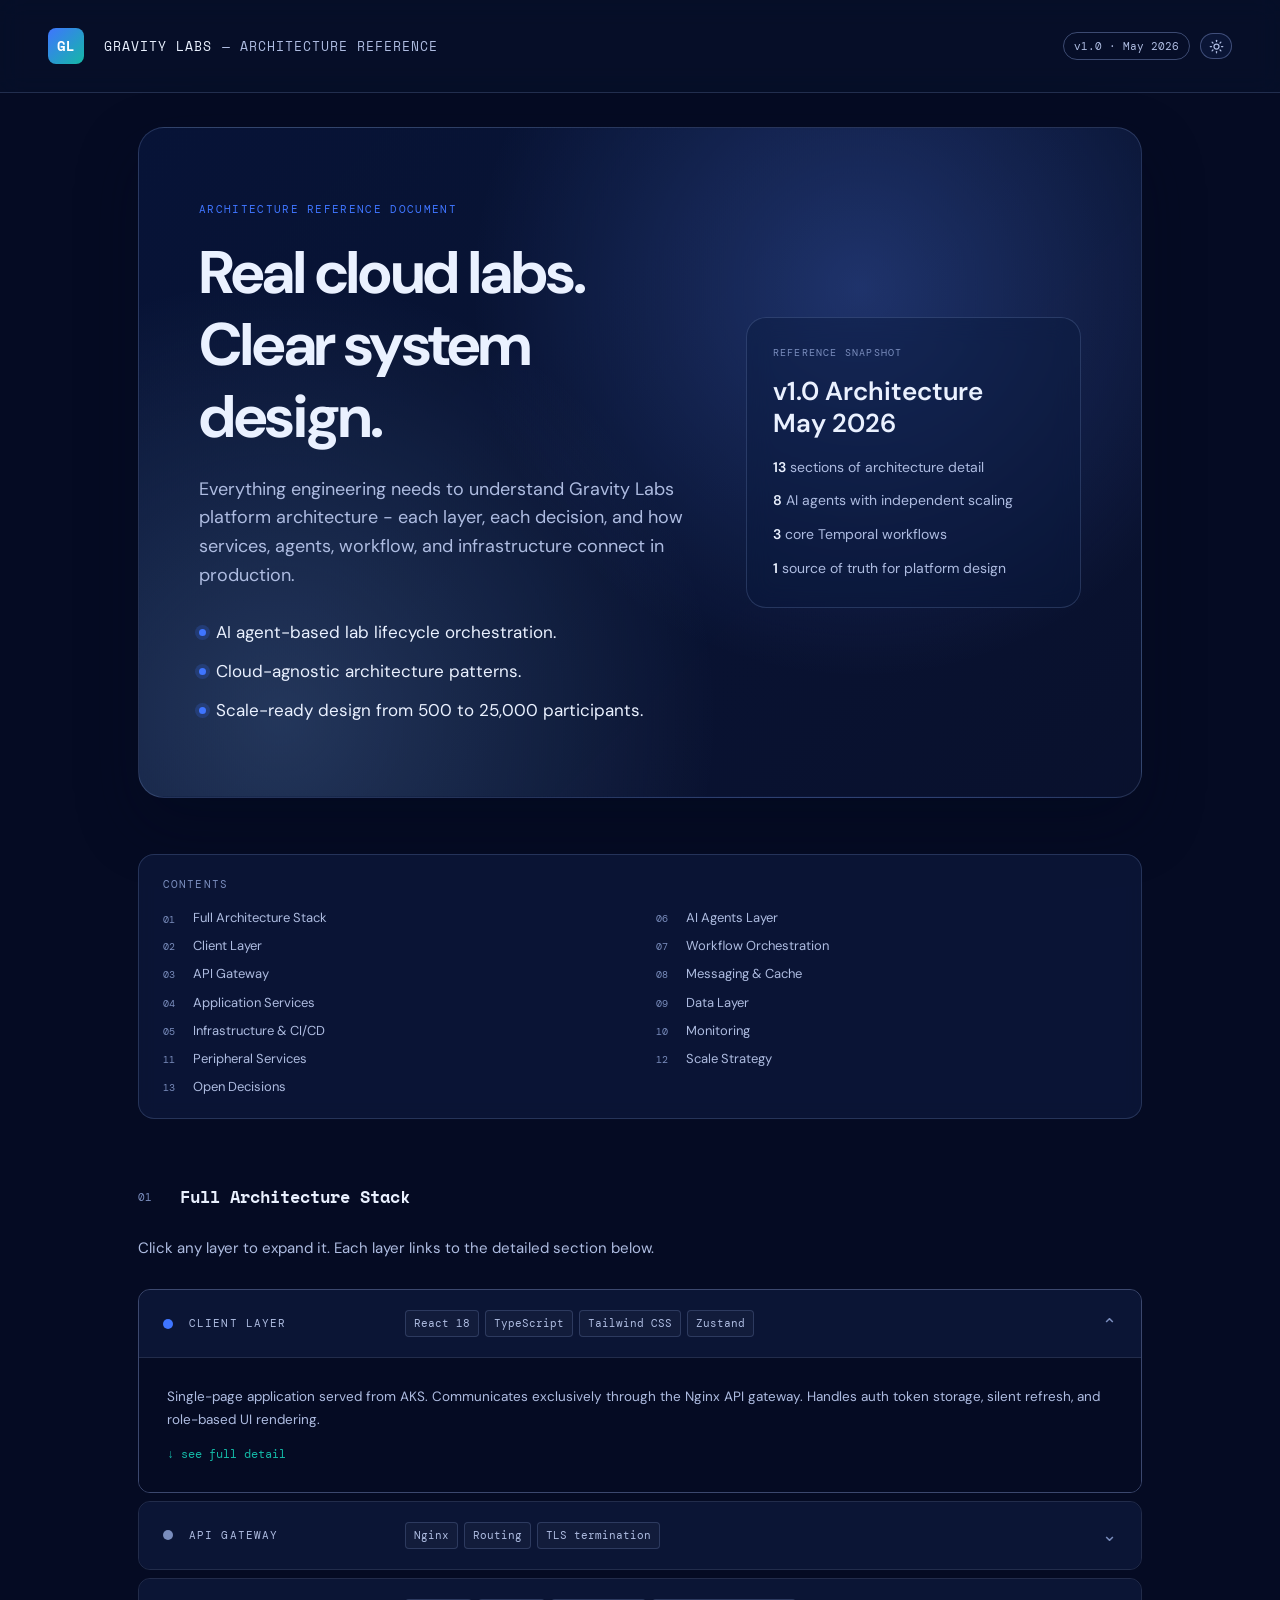
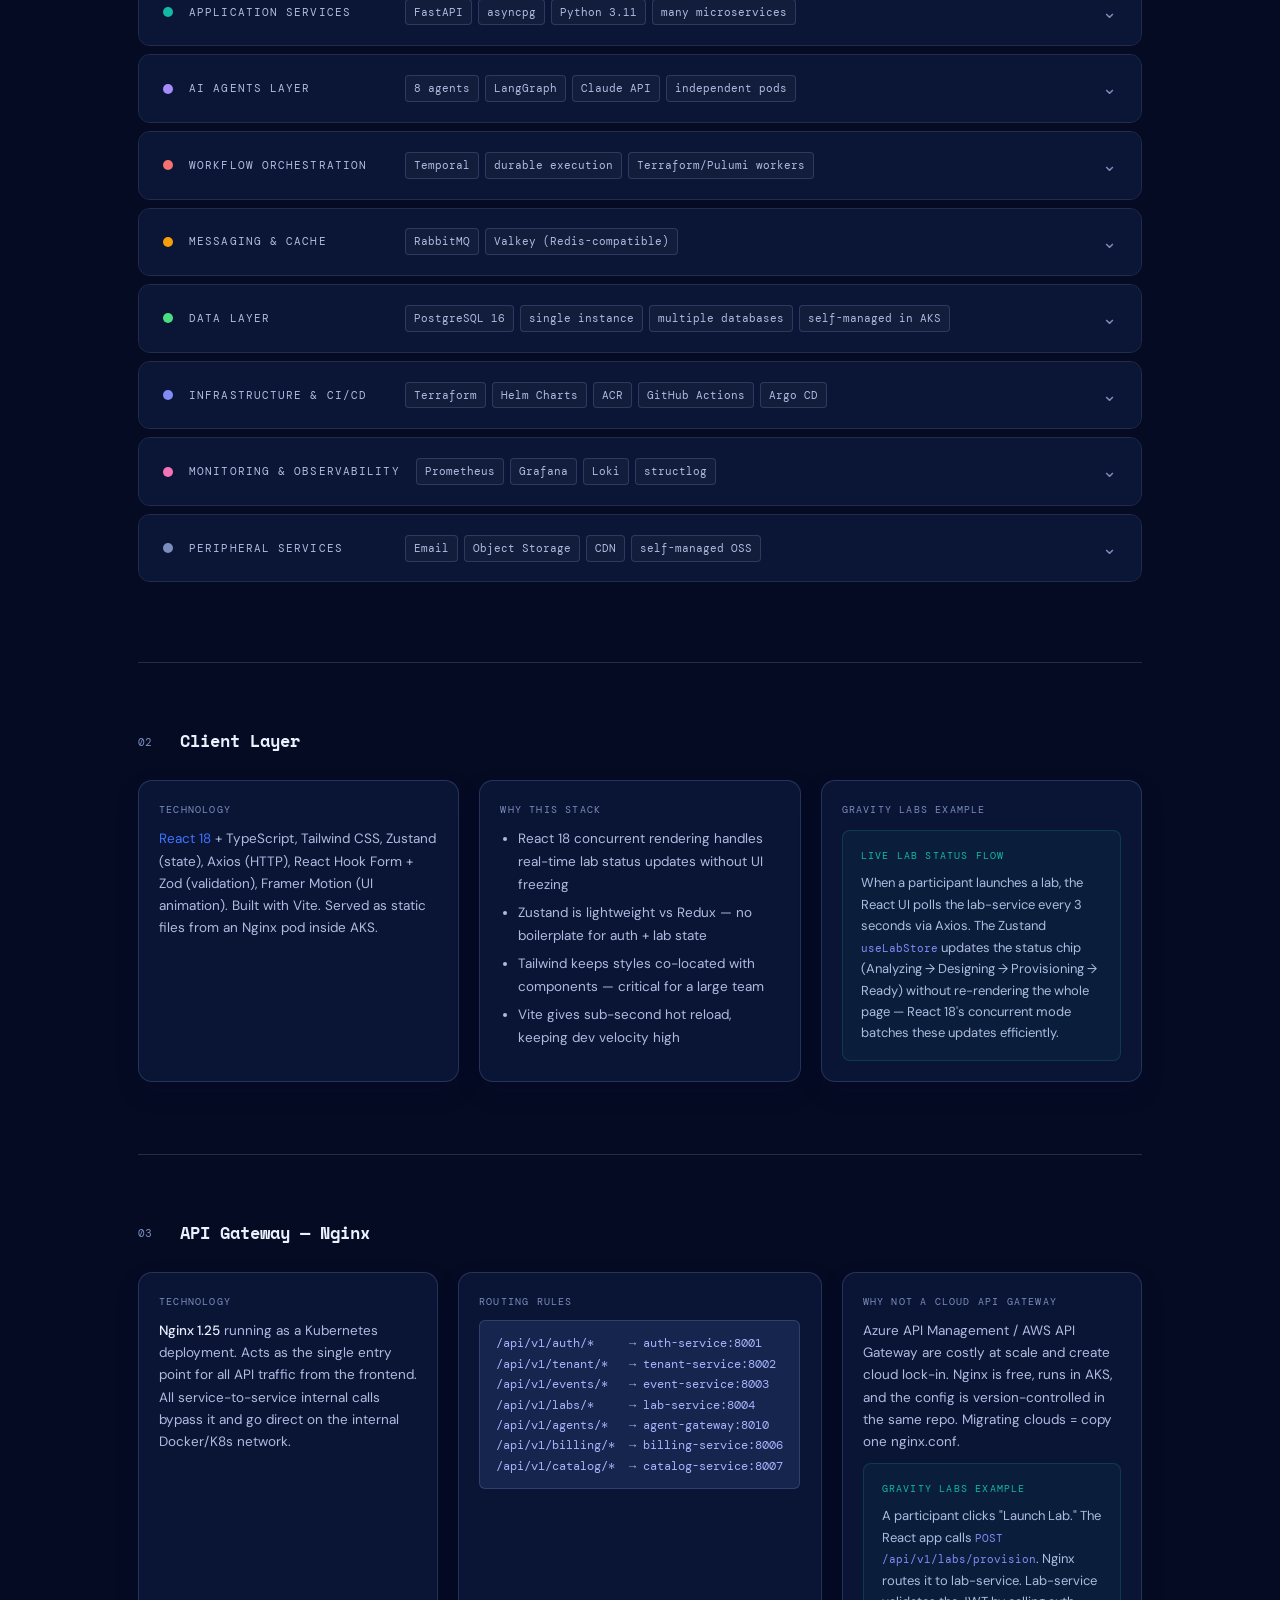
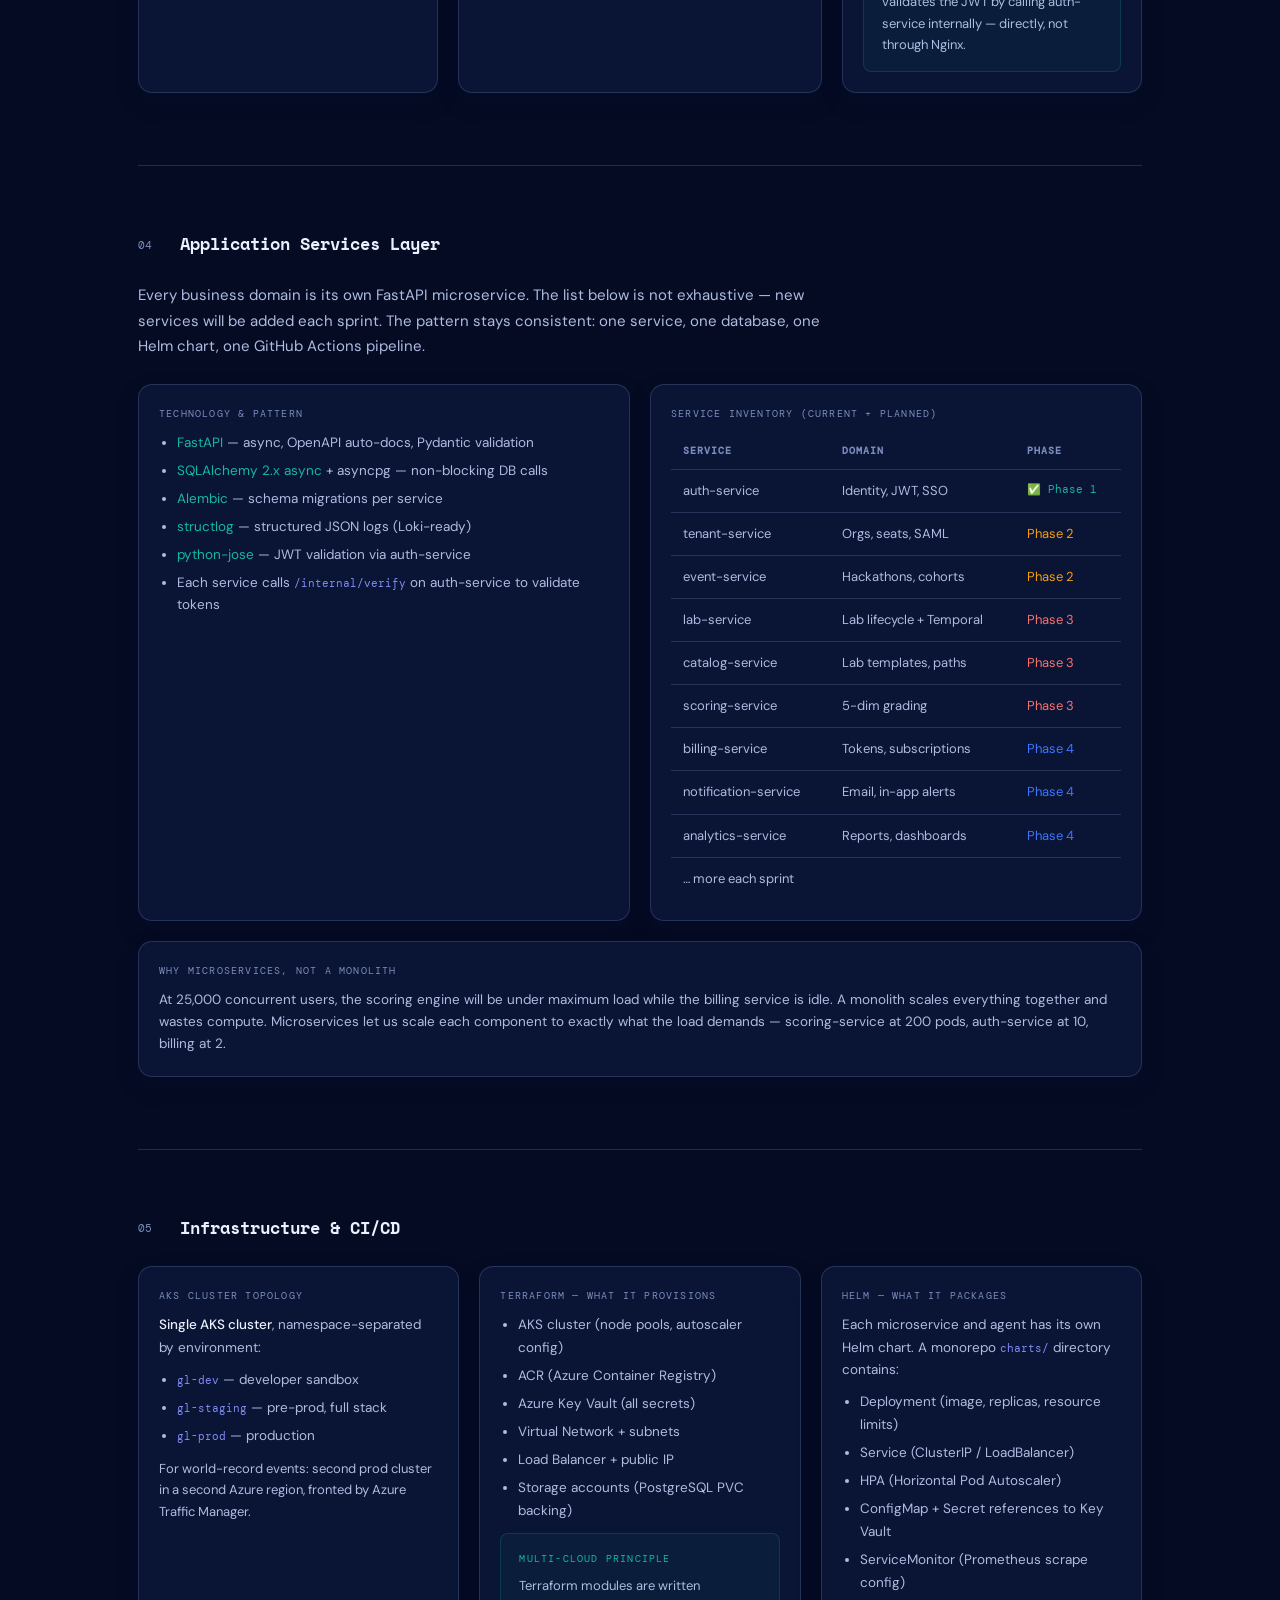
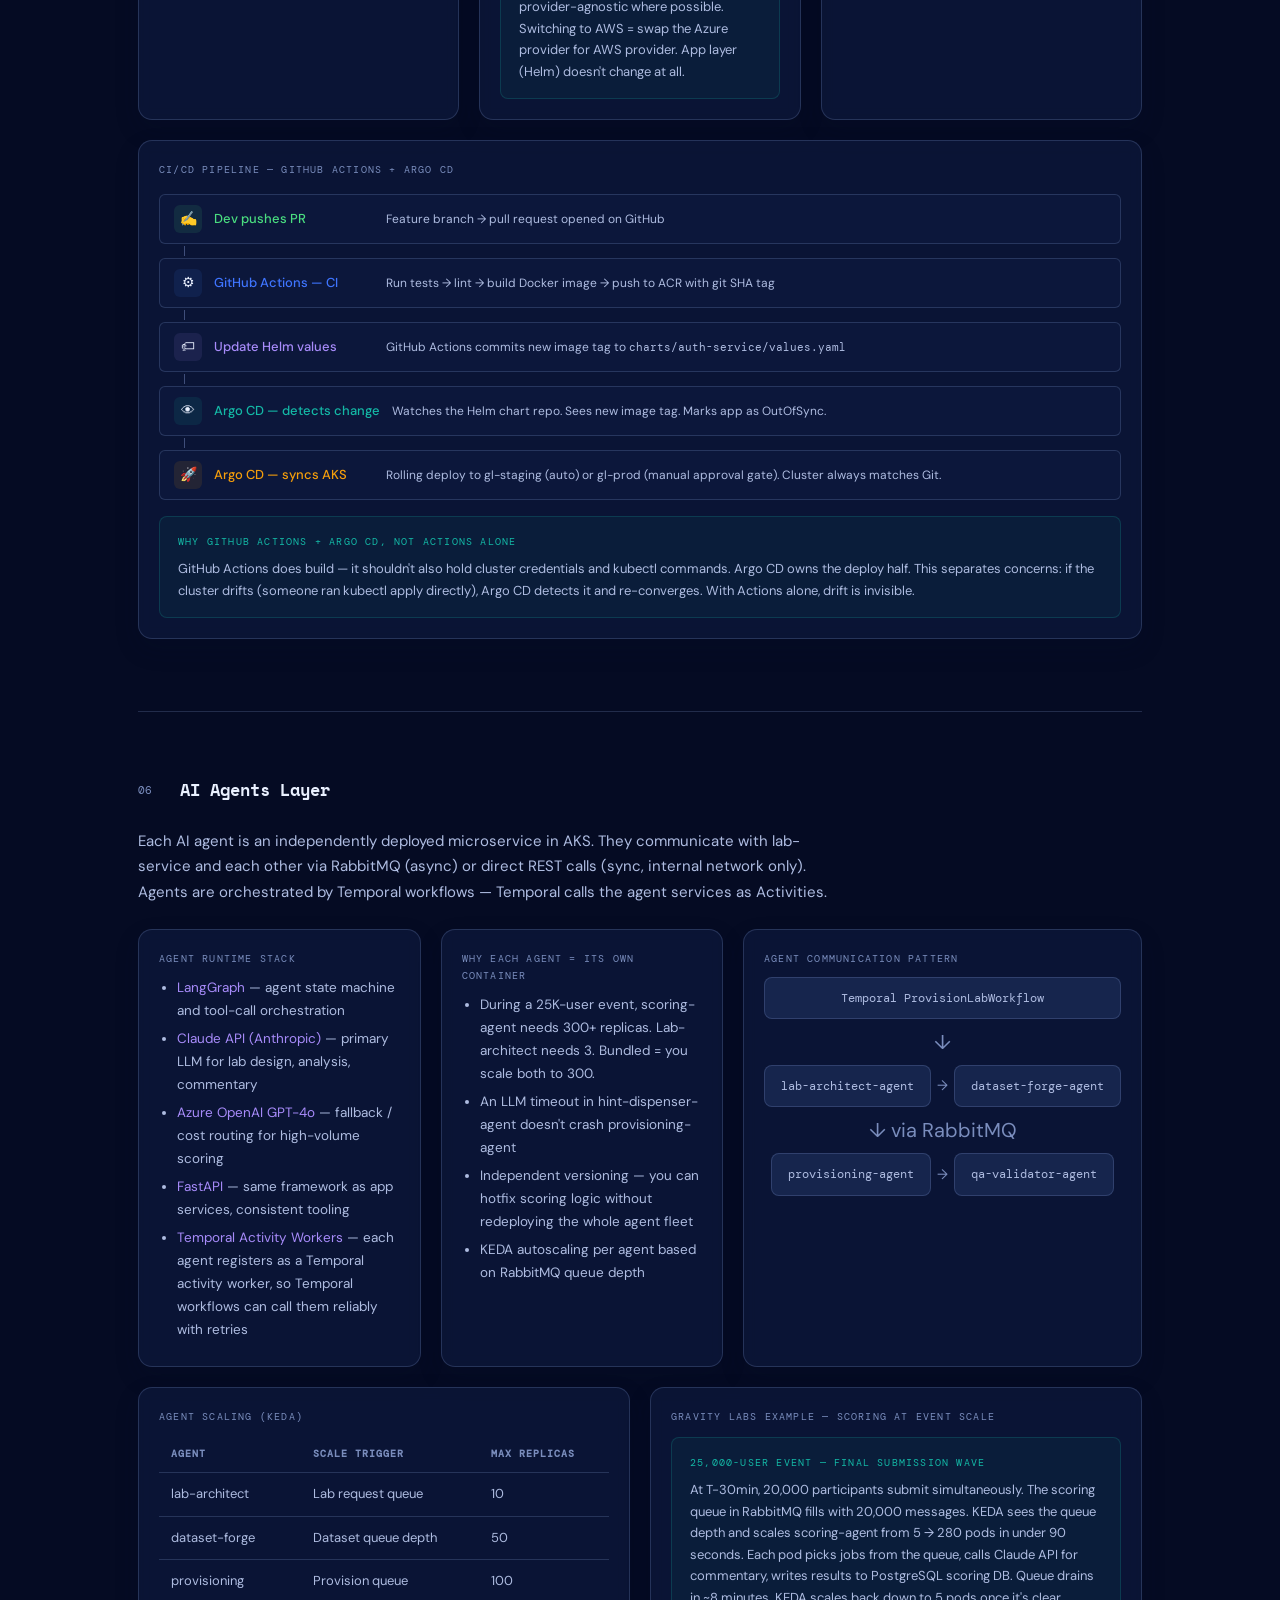
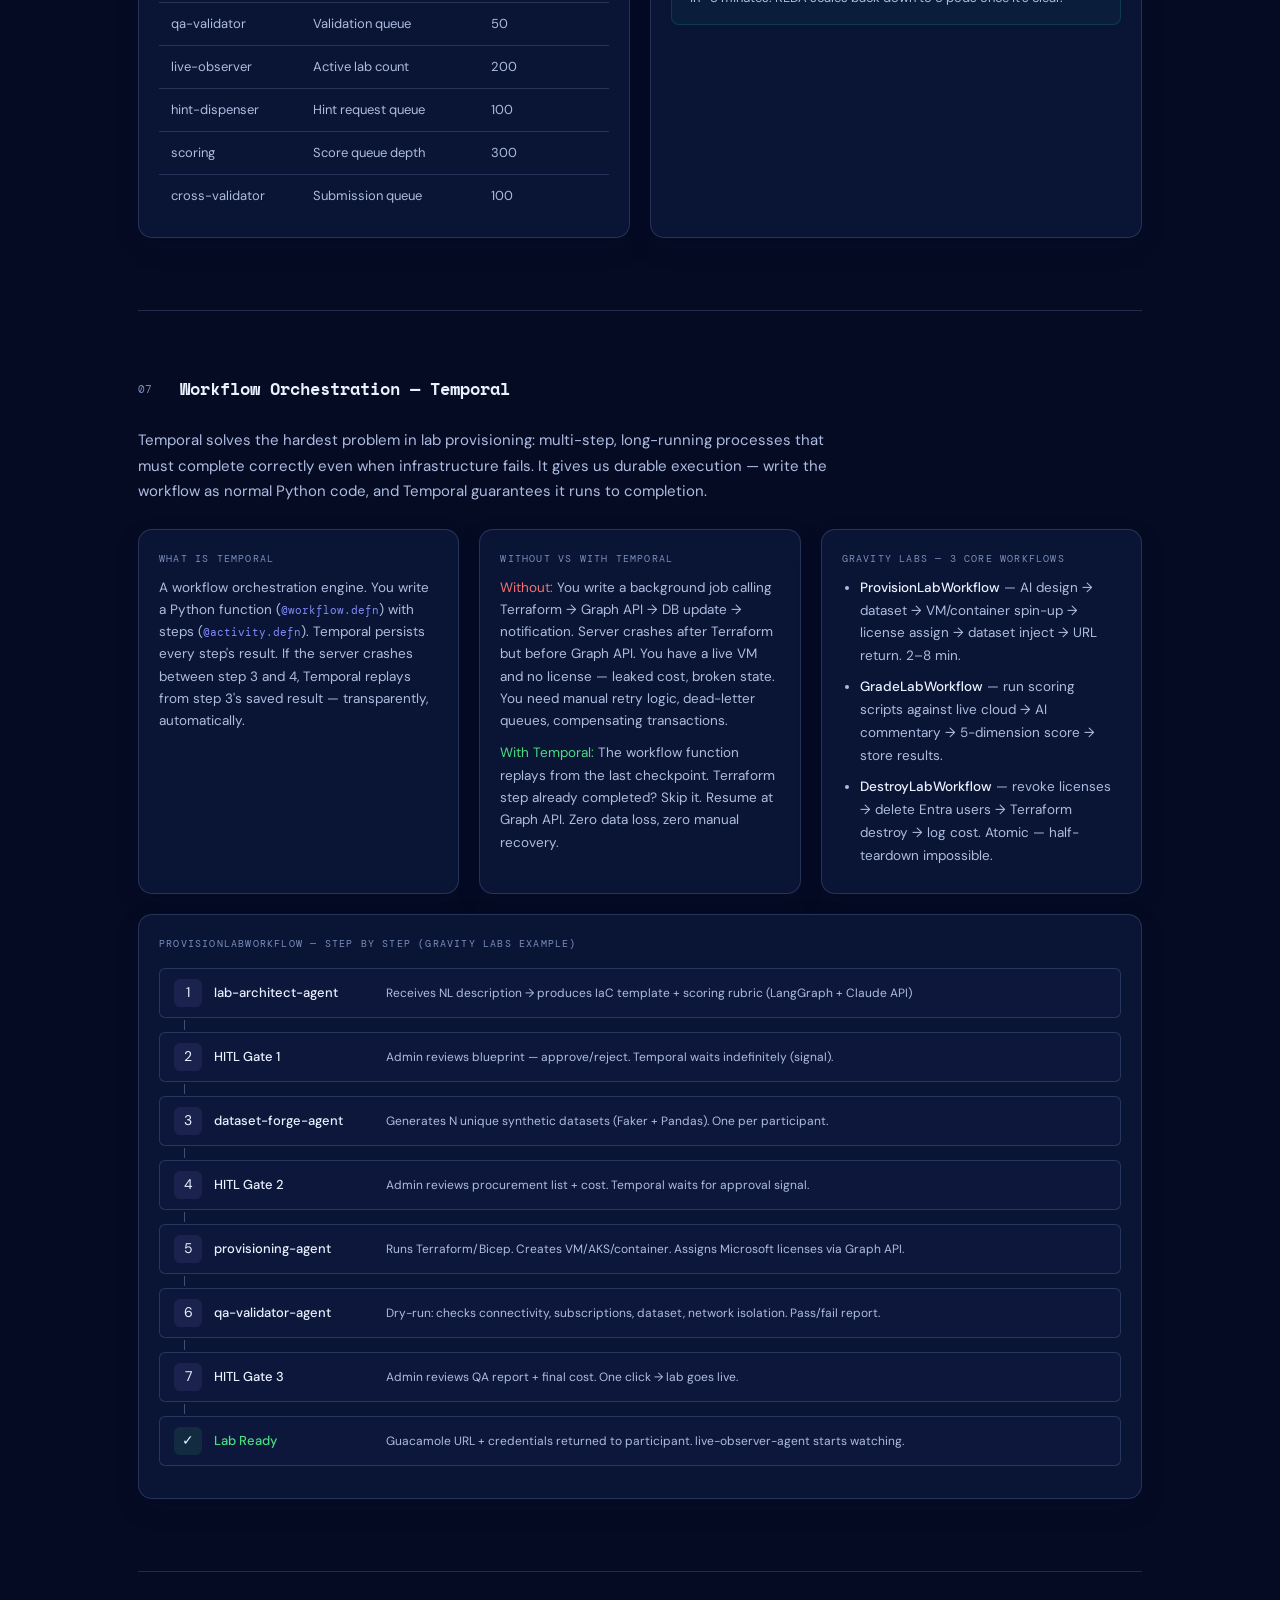
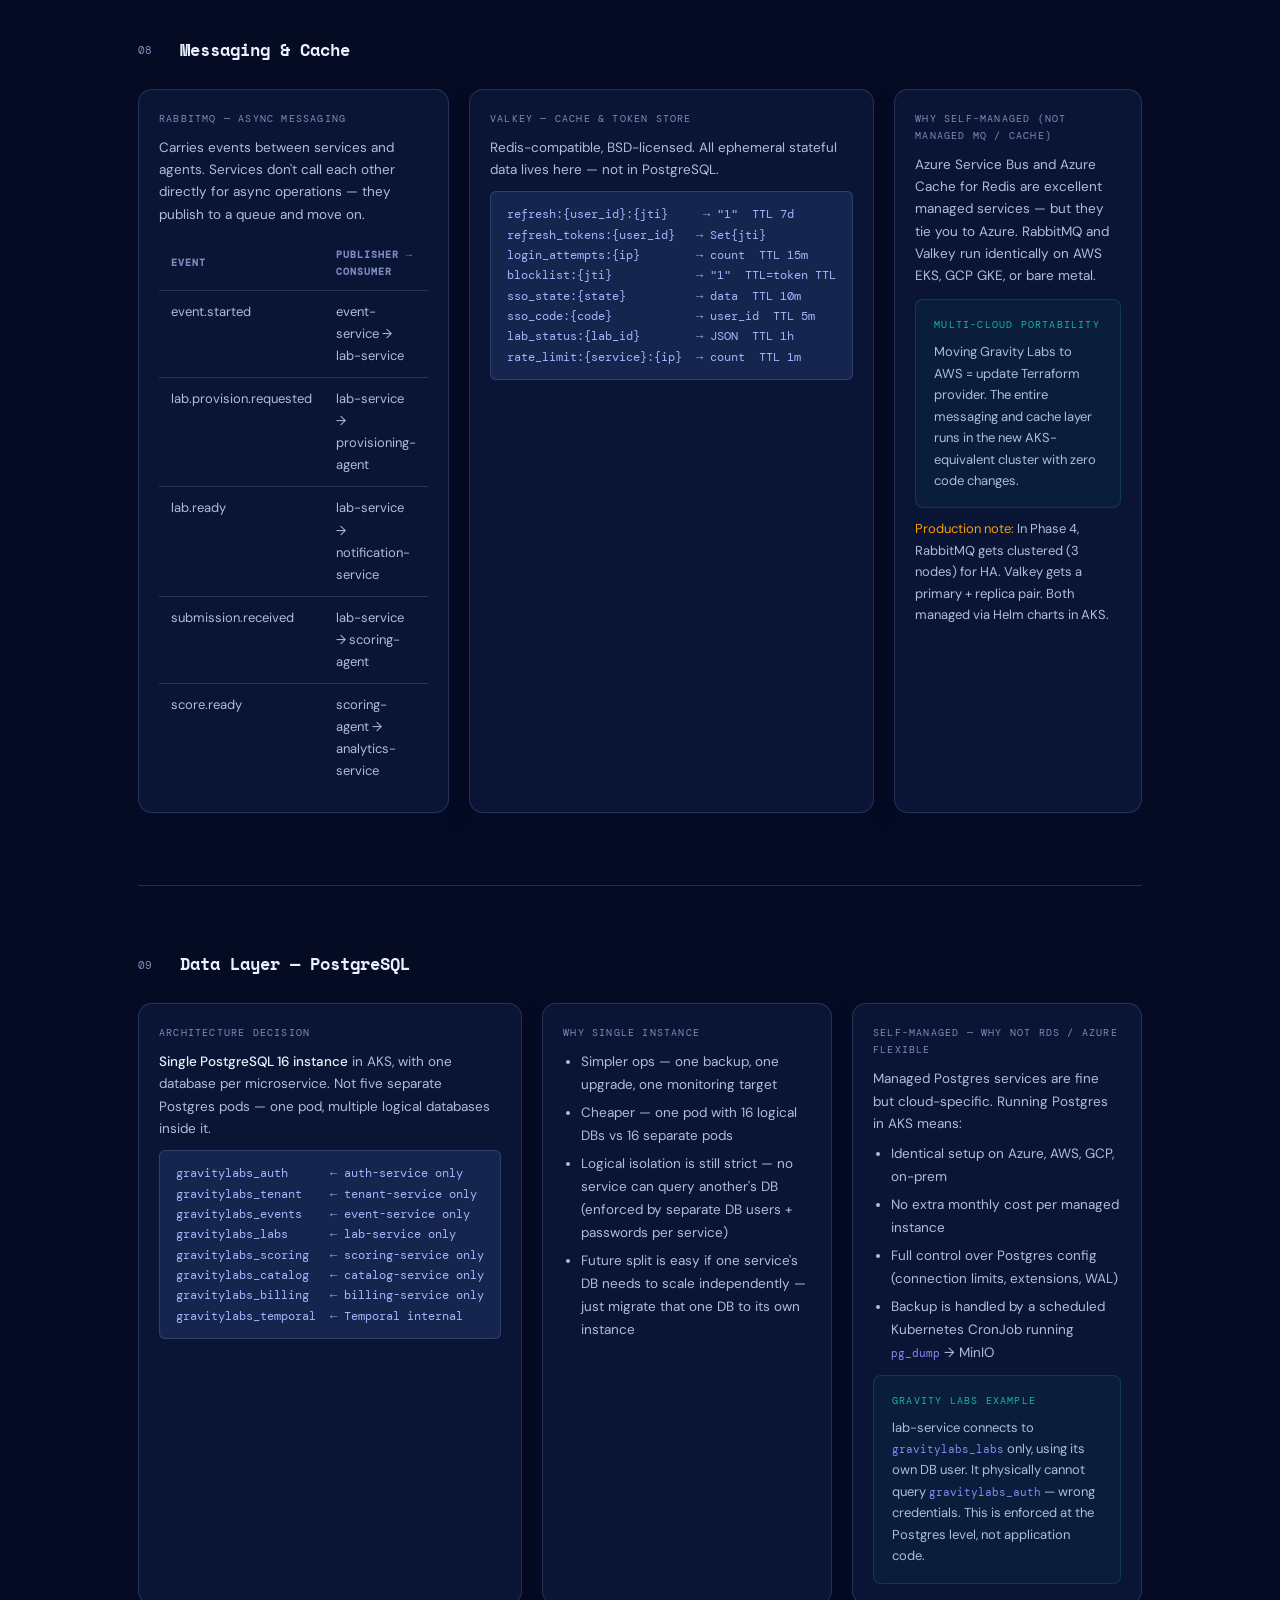
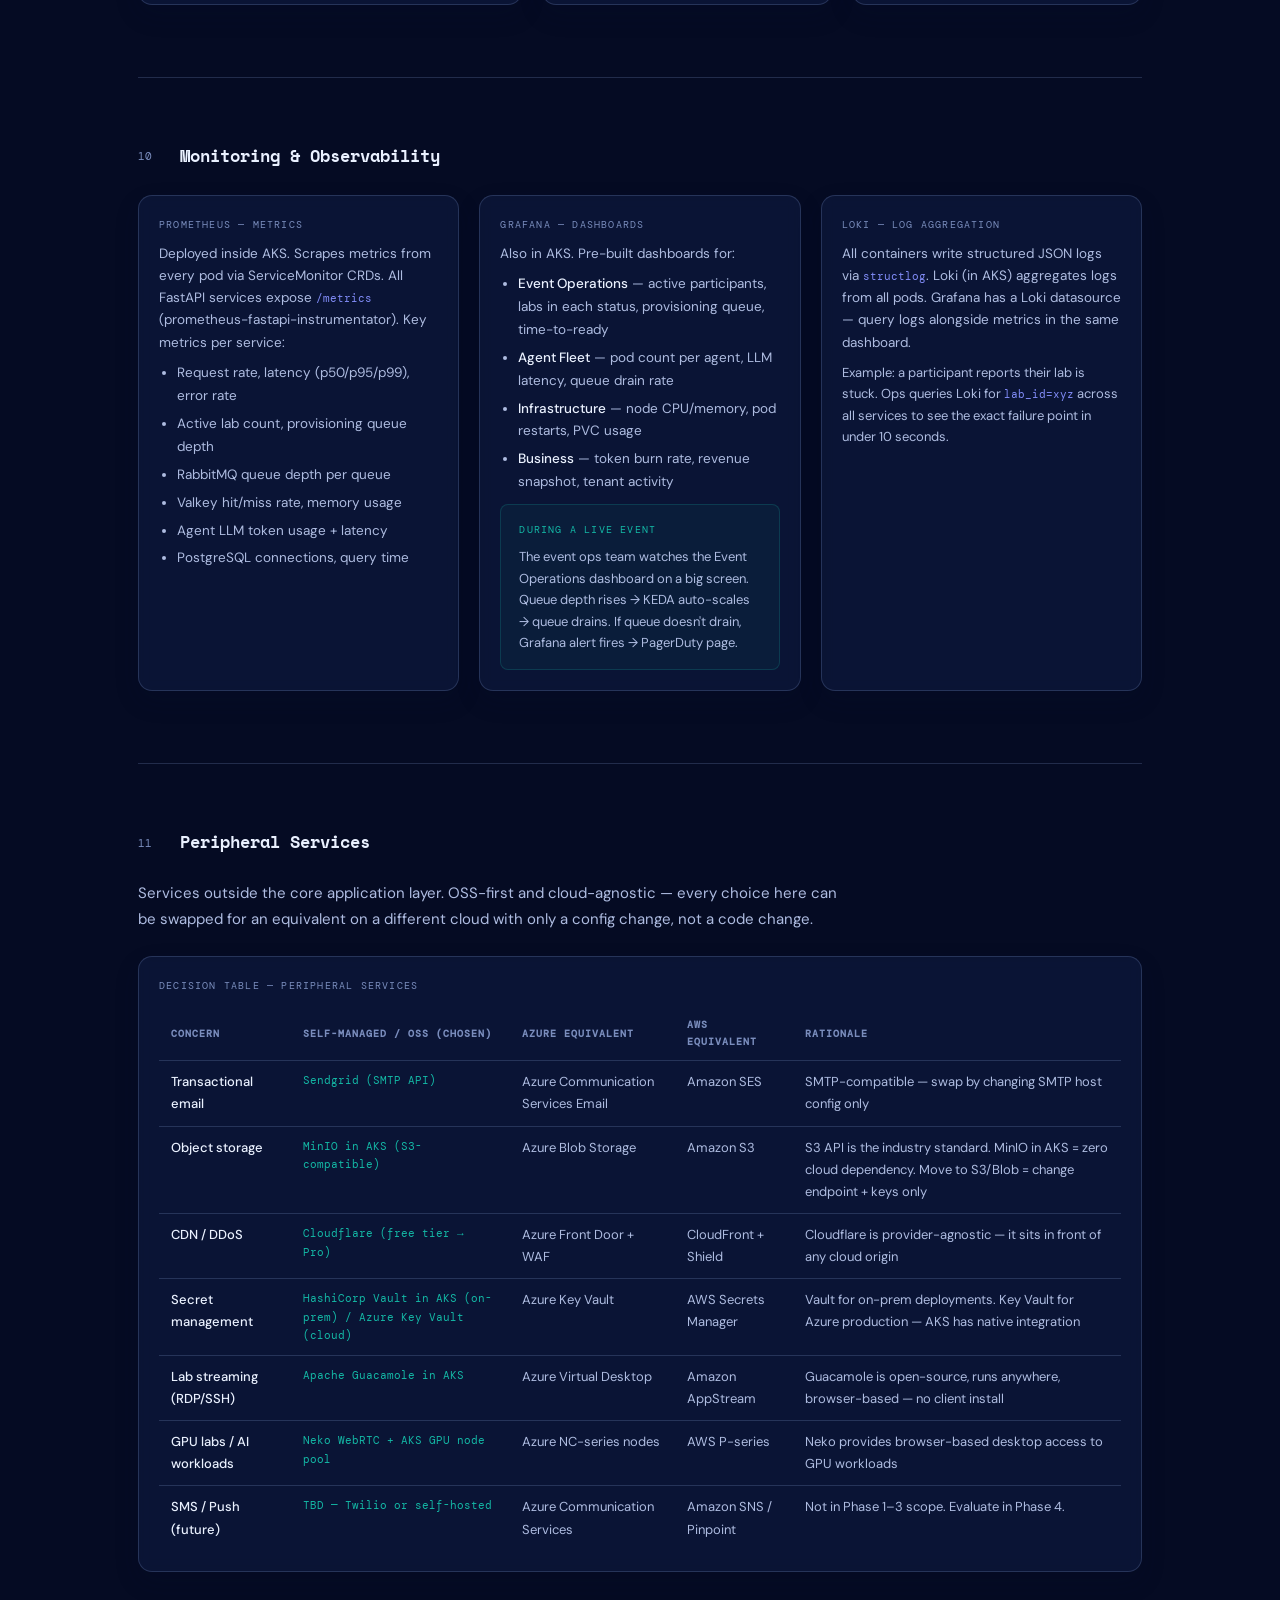
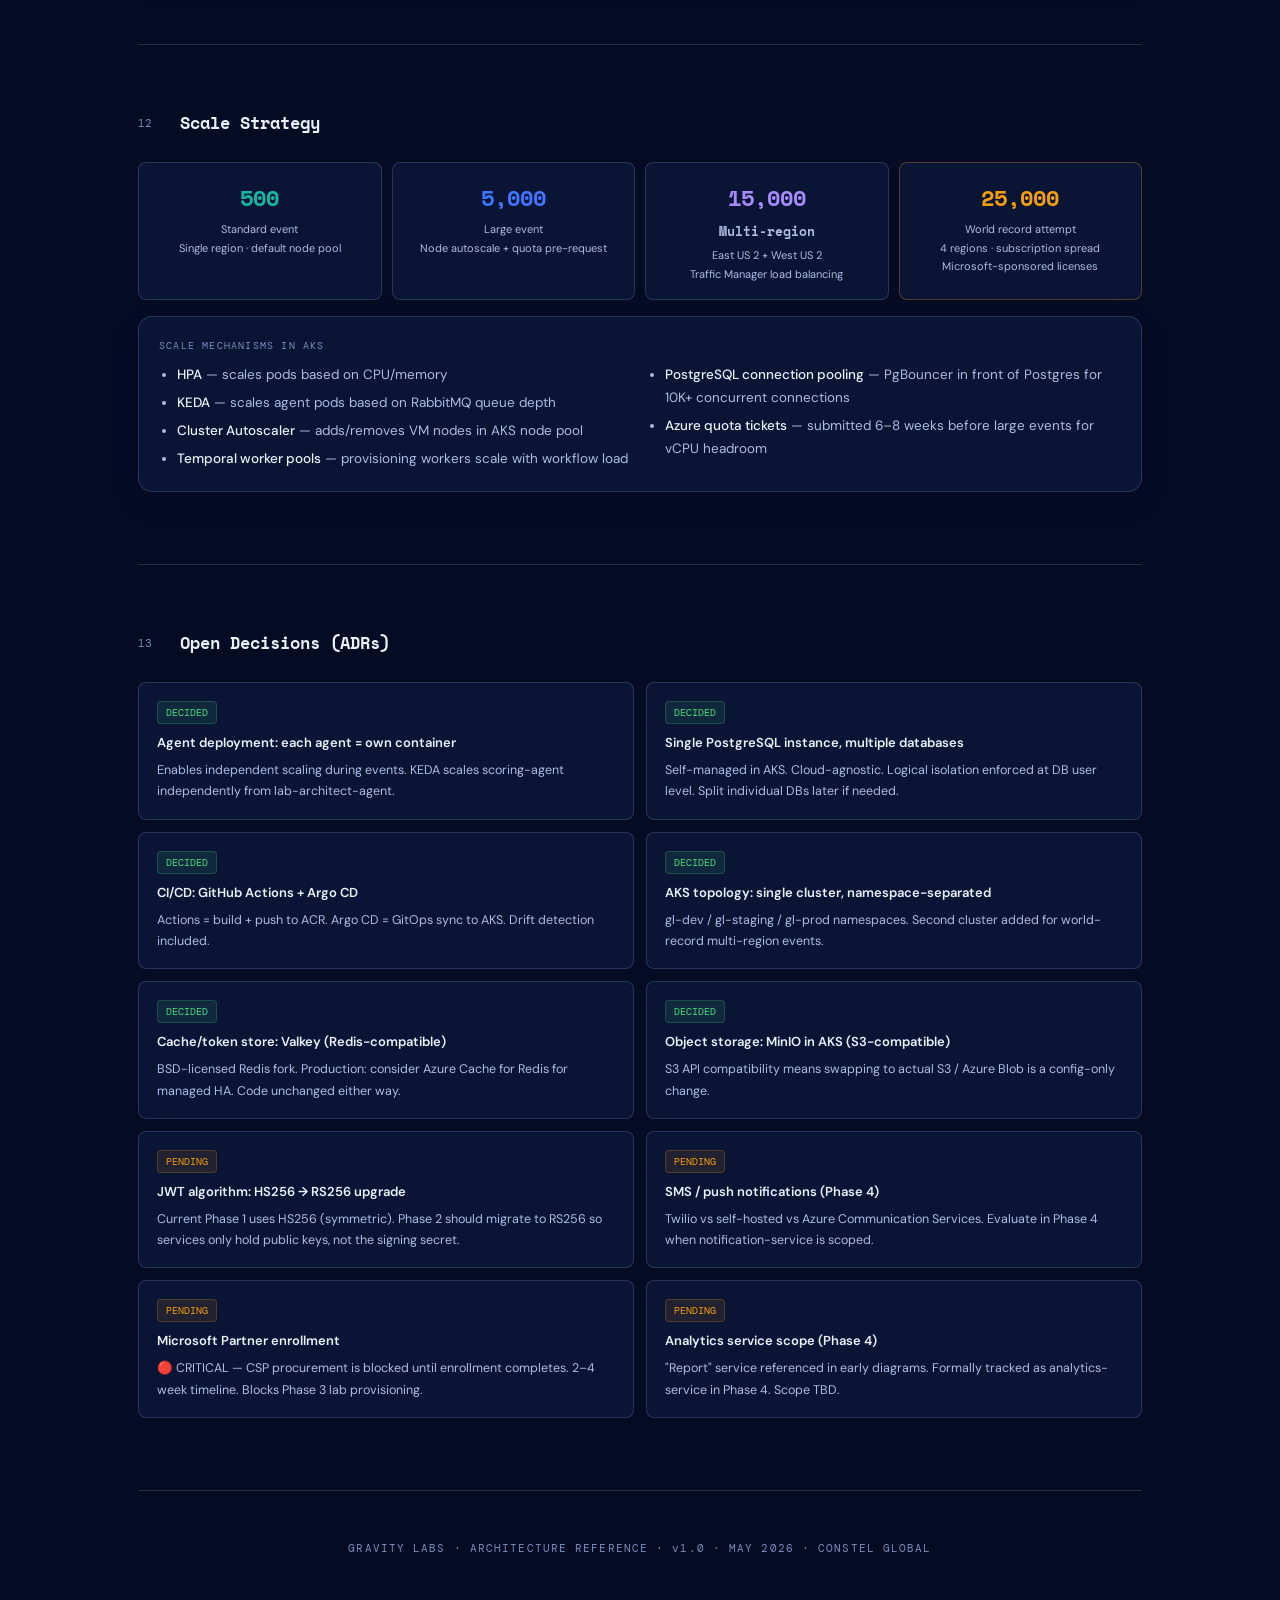
==== index.html @ 20e2f776 "Initial Commit" ====
<!DOCTYPE html>
<html lang="en">
<head>
<meta charset="UTF-8">
<meta name="viewport" content="width=device-width, initial-scale=1.0">
<title>Gravity Labs — Architecture Reference</title>
<link rel="preconnect" href="https://fonts.googleapis.com">
<link href="https://fonts.googleapis.com/css2?family=Space+Mono:wght@400;700&family=DM+Sans:wght@300;400;500;600&family=DM+Mono:wght@400;500&display=swap" rel="stylesheet">
<style>
  :root {
    --bg: #050b23;
    --bg2: rgba(14, 27, 63, 0.66);
    --bg3: rgba(28, 45, 88, 0.72);
    --border: rgba(167, 191, 255, 0.18);
    --border-active: rgba(167, 191, 255, 0.34);
    --text: #eaf1ff;
    --text2: #aebce1;
    --text3: #7a8dbd;
    --accent-blue: #3f75ff;
    --accent-teal: #14b8a6;
    --accent-purple: #a78bfa;
    --accent-amber: #f59e0b;
    --accent-coral: #f87171;
    --accent-green: #4ade80;
    --accent-pink: #f472b6;
    --accent-indigo: #818cf8;
    --hero-bg-light: url("./assets/BG_-_Light.png");
    --hero-bg-dark: url("./assets/BG_-_Dark.png");
  }
  body[data-theme="light"] {
    --bg: #e8f2fd;
    --bg2: rgba(255, 255, 255, 0.78);
    --bg3: rgba(229, 239, 252, 0.9);
    --border: rgba(92, 122, 177, 0.22);
    --border-active: rgba(70, 99, 156, 0.35);
    --text: #14274f;
    --text2: #425b8f;
    --text3: #6a7fae;
  }
  *, *::before, *::after { box-sizing: border-box; margin: 0; padding: 0; }
  html { scroll-behavior: smooth; }
  body {
    background: var(--bg);
    color: var(--text);
    font-family: 'DM Sans', sans-serif;
    font-size: 15px;
    line-height: 1.7;
    min-height: 100vh;
  }

  /* ── Header ── */
  header {
    border-bottom: 1px solid var(--border);
    padding: 28px 48px;
    display: flex;
    align-items: center;
    gap: 20px;
    position: sticky;
    top: 0;
    background: rgba(7, 15, 42, 0.8);
    backdrop-filter: blur(12px);
    z-index: 100;
  }
  body[data-theme="light"] header { background: rgba(235, 244, 255, 0.84); }
  .logo-mark {
    width: 36px; height: 36px;
    background: linear-gradient(135deg, var(--accent-blue), var(--accent-teal));
    border-radius: 8px;
    display: flex; align-items: center; justify-content: center;
    font-family: 'Space Mono', monospace;
    font-size: 14px; font-weight: 700;
    color: #fff; flex-shrink: 0;
  }
  .header-title {
    font-family: 'Space Mono', monospace;
    font-size: 13px; letter-spacing: 0.08em;
    color: var(--text2);
    text-transform: uppercase;
  }
  .header-title span { color: var(--text); }
  .header-badge {
    font-family: 'DM Mono', monospace;
    font-size: 11px;
    padding: 4px 10px;
    border: 1px solid var(--border-active);
    border-radius: 100px;
    color: var(--text2);
  }
  .header-controls {
    margin-left: auto;
    display: flex;
    align-items: center;
    gap: 10px;
  }
  .theme-toggle {
    font-family: 'DM Mono', monospace;
    font-size: 14px;
    width: 32px;
    height: 26px;
    border: 1px solid var(--border-active);
    border-radius: 100px;
    color: var(--text2);
    background: var(--bg2);
    cursor: pointer;
    display: inline-flex;
    align-items: center;
    justify-content: center;
    line-height: 1;
    transition: background 0.2s, color 0.2s, border-color 0.2s;
  }
  .theme-toggle:hover {
    border-color: var(--text2);
    color: var(--text);
  }
  .theme-toggle svg {
    width: 15px;
    height: 15px;
    stroke: currentColor;
    fill: none;
    stroke-width: 2;
    stroke-linecap: round;
    stroke-linejoin: round;
    pointer-events: none;
  }

  /* ── Layout ── */
  .page { max-width: 1100px; margin: 0 auto; padding: 0 48px 120px; }

  /* ── Hero ── */
  .intro {
    margin: 34px 0 56px;
    border: 1px solid var(--border);
    border-radius: 26px;
    overflow: hidden;
    position: relative;
    background-color: var(--bg2);
    background-image:
      radial-gradient(circle at 72% 24%, rgba(89, 135, 255, 0.28), transparent 44%),
      radial-gradient(circle at 14% 88%, rgba(145, 198, 255, 0.2), transparent 42%),
      linear-gradient(135deg, rgba(7, 20, 56, 0.86), rgba(9, 17, 44, 0.82)),
      var(--hero-bg-dark);
    background-size: cover;
    background-position: center;
    box-shadow: 0 26px 60px rgba(2, 8, 28, 0.35);
  }
  body[data-theme="light"] .intro {
    background-image:
      radial-gradient(circle at 72% 24%, rgba(129, 168, 232, 0.22), transparent 45%),
      radial-gradient(circle at 14% 88%, rgba(154, 192, 226, 0.18), transparent 42%),
      linear-gradient(135deg, rgba(228, 238, 249, 0.92), rgba(215, 230, 247, 0.88)),
      var(--hero-bg-light);
  }
  .intro-content {
    display: grid;
    grid-template-columns: 1.2fr 0.8fr;
    gap: 44px;
    padding: 72px 60px;
    position: relative;
    z-index: 1;
  }
  .intro-eyebrow {
    font-family: 'DM Mono', monospace;
    font-size: 11px; letter-spacing: 0.12em;
    color: var(--accent-blue);
    text-transform: uppercase;
    margin-bottom: 18px;
  }
  .intro h1 {
    font-family: 'DM Sans', sans-serif;
    font-size: 60px;
    font-weight: 700;
    line-height: 1.2;
    color: var(--text);
    margin-bottom: 22px;
    letter-spacing: -0.03em;
  }
  .intro p {
    color: var(--text2);
    max-width: 640px;
    font-size: 18px;
    line-height: 1.6;
  }
  .hero-highlights {
    list-style: none;
    margin-top: 28px;
    display: grid;
    gap: 10px;
  }
  .hero-highlights li {
    display: flex;
    align-items: center;
    gap: 10px;
    color: var(--text);
    font-size: 17px;
  }
  .hero-dot {
    width: 7px;
    height: 7px;
    border-radius: 50%;
    background: var(--accent-blue);
    box-shadow: 0 0 0 4px rgba(63, 117, 255, 0.2);
    flex-shrink: 0;
  }
  .hero-info-card {
    border: 1px solid var(--border);
    background: rgba(11, 26, 63, 0.44);
    border-radius: 20px;
    backdrop-filter: blur(12px);
    padding: 26px;
    align-self: center;
  }
  body[data-theme="light"] .hero-info-card {
    background: rgba(255, 255, 255, 0.58);
  }
  .hero-info-card .meta-title {
    font-family: 'DM Mono', monospace;
    font-size: 10px;
    letter-spacing: 0.12em;
    color: var(--text3);
    text-transform: uppercase;
    margin-bottom: 14px;
  }
  .hero-info-card .meta-value {
    font-size: 26px;
    line-height: 1.25;
    color: var(--text);
    margin-bottom: 16px;
    font-weight: 600;
  }
  .hero-info-list {
    list-style: none;
    display: grid;
    gap: 10px;
    color: var(--text2);
    font-size: 14px;
  }
  .hero-info-list li strong {
    color: var(--text);
    font-weight: 600;
  }
  @media (max-width: 980px) {
    .intro-content {
      grid-template-columns: 1fr;
      gap: 22px;
      padding: 50px 34px;
    }
    .intro h1 { font-size: 46px; }
  }

  /* ── Section heading ── */
  .section-head {
    display: flex; align-items: center; gap: 14px;
    margin-bottom: 24px;
  }
  .section-num {
    font-family: 'DM Mono', monospace;
    font-size: 11px; color: var(--text3);
    min-width: 28px;
  }
  .section-head h2 {
    font-family: 'Space Mono', monospace;
    font-size: 17px; font-weight: 700;
    color: var(--text);
  }

  /* ── Architecture stack diagram ── */
  .arch-stack { margin-bottom: 80px; }
  .layer-block {
    border: 1px solid var(--border);
    border-radius: 12px;
    overflow: hidden;
    margin-bottom: 8px;
    transition: border-color 0.2s;
  }
  .layer-block:hover { border-color: var(--border-active); }
  .layer-block.active { border-color: var(--border-active); }

  .layer-header {
    display: flex; align-items: center; gap: 16px;
    padding: 18px 24px;
    cursor: pointer;
    user-select: none;
    background: var(--bg2);
    transition: background 0.15s;
  }
  .layer-header:hover { background: var(--bg3); }

  .layer-dot {
    width: 10px; height: 10px;
    border-radius: 50%;
    flex-shrink: 0;
  }
  .layer-label {
    font-family: 'DM Mono', monospace;
    font-size: 11px; letter-spacing: 0.1em;
    text-transform: uppercase;
    color: var(--text2);
    min-width: 200px;
  }
  .layer-tags {
    display: flex; gap: 6px; flex-wrap: wrap; flex: 1;
  }
  .tag {
    font-family: 'DM Mono', monospace;
    font-size: 11px;
    padding: 3px 8px;
    border-radius: 4px;
    border: 1px solid var(--border);
    color: var(--text2);
    background: rgba(255,255,255,0.03);
  }
  .layer-chevron {
    margin-left: auto;
    color: var(--text3);
    font-size: 18px;
    transition: transform 0.25s;
    flex-shrink: 0;
  }
  .layer-block.active .layer-chevron { transform: rotate(180deg); }

  .layer-body {
    display: none;
    padding: 28px 28px 28px;
    background: var(--bg);
    border-top: 1px solid var(--border);
  }
  .layer-block.active .layer-body { display: block; }

  .layer-body-grid {
    display: grid;
    grid-template-columns: 1fr 1fr 1fr;
    gap: 20px;
  }
  @media (max-width: 800px) {
    .layer-body-grid { grid-template-columns: 1fr; }
  }

  .info-card {
    background: var(--bg2);
    border: 1px solid var(--border);
    border-radius: 14px;
    padding: 20px;
    backdrop-filter: blur(6px);
    box-shadow: 0 10px 24px rgba(7, 15, 45, 0.16);
  }
  .info-card-label {
    font-family: 'DM Mono', monospace;
    font-size: 10px;
    letter-spacing: 0.12em;
    text-transform: uppercase;
    color: var(--text3);
    margin-bottom: 10px;
  }
  .info-card p { color: var(--text2); font-size: 13.5px; line-height: 1.65; }
  .info-card ul { padding-left: 18px; color: var(--text2); font-size: 13.5px; }
  .info-card ul li { margin-bottom: 5px; }

  .service-chips {
    display: flex; flex-wrap: wrap; gap: 8px; margin-top: 12px;
  }
  .chip {
    font-family: 'DM Mono', monospace;
    font-size: 11px;
    padding: 5px 10px;
    border-radius: 6px;
    border: 1px solid;
  }

  /* decision table */
  .decision-table {
    width: 100%;
    border-collapse: collapse;
    font-size: 13px;
    margin-top: 8px;
  }
  .decision-table th {
    font-family: 'DM Mono', monospace;
    font-size: 10px; letter-spacing: 0.1em;
    text-transform: uppercase;
    color: var(--text3);
    padding: 10px 12px;
    text-align: left;
    border-bottom: 1px solid var(--border);
  }
  .decision-table td {
    padding: 10px 12px;
    border-bottom: 1px solid var(--border);
    color: var(--text2);
    vertical-align: top;
  }
  .decision-table tr:last-child td { border-bottom: none; }
  .decision-table .chosen {
    color: var(--accent-teal);
    font-family: 'DM Mono', monospace;
    font-size: 11px;
  }

  /* flow diagram */
  .flow-diagram {
    display: flex;
    align-items: center;
    gap: 0;
    flex-wrap: wrap;
    margin: 12px 0;
  }
  .flow-step {
    background: var(--bg3);
    border: 1px solid var(--border);
    border-radius: 8px;
    padding: 10px 16px;
    font-size: 12px;
    font-family: 'DM Mono', monospace;
    color: var(--text2);
    white-space: nowrap;
  }
  .flow-arrow {
    color: var(--text3);
    font-size: 18px;
    padding: 0 6px;
    flex-shrink: 0;
  }

  /* example box */
  .example-box {
    background: rgba(20, 184, 166, 0.05);
    border: 1px solid rgba(20, 184, 166, 0.2);
    border-radius: 8px;
    padding: 16px 18px;
    margin-top: 12px;
  }
  .example-box .ex-label {
    font-family: 'DM Mono', monospace;
    font-size: 10px; letter-spacing: 0.12em;
    text-transform: uppercase;
    color: var(--accent-teal);
    margin-bottom: 8px;
  }
  .example-box p { color: var(--text2); font-size: 13px; line-height: 1.65; }

  /* code snippet */
  .code-snip {
    background: var(--bg3);
    border: 1px solid var(--border);
    border-radius: 6px;
    padding: 12px 16px;
    font-family: 'DM Mono', monospace;
    font-size: 12px;
    color: #a5b4fc;
    margin-top: 10px;
    overflow-x: auto;
    white-space: pre;
  }

  /* ADR section */
  .adr-grid { display: grid; grid-template-columns: 1fr 1fr; gap: 12px; }
  @media (max-width: 700px) { .adr-grid { grid-template-columns: 1fr; } }
  .adr-card {
    background: var(--bg2);
    border: 1px solid var(--border);
    border-radius: 8px;
    padding: 16px 18px;
  }
  .adr-status {
    display: inline-block;
    font-family: 'DM Mono', monospace;
    font-size: 10px;
    padding: 2px 8px;
    border-radius: 4px;
    margin-bottom: 8px;
  }
  .adr-status.decided { background: rgba(74,222,128,0.1); color: var(--accent-green); border: 1px solid rgba(74,222,128,0.2); }
  .adr-status.pending { background: rgba(245,158,11,0.1); color: var(--accent-amber); border: 1px solid rgba(245,158,11,0.2); }
  .adr-card h4 { font-size: 13px; font-weight: 600; color: var(--text); margin-bottom: 6px; }
  .adr-card p { font-size: 12.5px; color: var(--text2); }

  /* scale section */
  .scale-row {
    display: grid;
    grid-template-columns: repeat(4, 1fr);
    gap: 10px;
    margin: 16px 0;
  }
  .scale-card {
    background: var(--bg2);
    border: 1px solid var(--border);
    border-radius: 8px;
    padding: 16px;
    text-align: center;
  }
  .scale-num {
    font-family: 'Space Mono', monospace;
    font-size: 22px; font-weight: 700;
    margin-bottom: 4px;
  }
  .scale-label { font-size: 11px; color: var(--text2); }

  /* CI/CD pipeline visual */
  .pipeline {
    display: flex; flex-direction: column; gap: 2px;
    margin: 12px 0;
  }
  .pipeline-stage {
    display: flex; align-items: center; gap: 12px;
    padding: 10px 14px;
    background: var(--bg2);
    border: 1px solid var(--border);
    border-radius: 6px;
    font-size: 13px;
  }
  .pipeline-stage .p-icon {
    width: 28px; height: 28px;
    border-radius: 6px;
    display: flex; align-items: center; justify-content: center;
    font-size: 14px;
    flex-shrink: 0;
  }
  .pipeline-stage .p-name { font-weight: 500; min-width: 160px; }
  .pipeline-stage .p-detail { color: var(--text2); font-size: 12px; }
  .pipeline-connector {
    width: 1px; height: 10px;
    background: var(--border-active);
    margin-left: 25px;
  }

  /* section spacer */
  .section { margin-bottom: 72px; }

  /* highlight inline */
  .hl { color: var(--text); font-weight: 500; }
  .hl-blue { color: var(--accent-blue); }
  .hl-teal { color: var(--accent-teal); }
  .hl-amber { color: var(--accent-amber); }
  .hl-coral { color: var(--accent-coral); }
  .hl-green { color: var(--accent-green); }
  .hl-purple { color: var(--accent-purple); }
  .hl-pink { color: var(--accent-pink); }
  .hl-indigo { color: var(--accent-indigo); }

  /* toc */
  .toc {
    border: 1px solid var(--border);
    border-radius: 16px;
    padding: 20px 24px;
    margin-bottom: 64px;
    background: var(--bg2);
    backdrop-filter: blur(8px);
  }
  .toc-title {
    font-family: 'DM Mono', monospace;
    font-size: 11px; letter-spacing: 0.1em;
    text-transform: uppercase;
    color: var(--text3);
    margin-bottom: 14px;
  }
  .toc-links { display: grid; grid-template-columns: 1fr 1fr; gap: 6px 32px; }
  .toc-links a {
    color: var(--text2);
    text-decoration: none;
    font-size: 13px;
    display: flex; gap: 10px; align-items: baseline;
    transition: color 0.15s;
  }
  .toc-links a:hover { color: var(--accent-teal); }
  .toc-links a .toc-num {
    font-family: 'DM Mono', monospace;
    font-size: 10px; color: var(--text3); min-width: 20px;
  }

  /* horizontal rule between sections */
  .section-rule { border: none; border-top: 1px solid var(--border); margin: 72px 0 64px; }
  @media (max-width: 760px) {
    header { padding: 20px 22px; }
    .page { padding: 0 18px 90px; }
    .header-title { font-size: 11px; }
    .header-badge { display: none; }
    .intro h1 { font-size: 36px; }
    .hero-highlights li { font-size: 15px; }
  }
</style>
</head>
<body>

<header>
  <div class="logo-mark">GL</div>
  <div>
    <div class="header-title"><span>Gravity Labs</span> — Architecture Reference</div>
  </div>
  <div class="header-controls">
    <div class="header-badge">v1.0 · May 2026</div>
    <button id="themeToggle" class="theme-toggle" type="button" aria-label="Switch to light mode" title="Switch to light mode"></button>
  </div>
</header>

<div class="page">

  <!-- Intro -->
  <div class="intro">
    <div class="intro-content">
      <div>
        <div class="intro-eyebrow">Architecture Reference Document</div>
        <h1>Real cloud labs.<br>Clear system design.</h1>
        <p>Everything engineering needs to understand Gravity Labs platform architecture - each layer, each decision, and how services, agents, workflow, and infrastructure connect in production.</p>
        <ul class="hero-highlights">
          <li><span class="hero-dot"></span>AI agent-based lab lifecycle orchestration.</li>
          <li><span class="hero-dot"></span>Cloud-agnostic architecture patterns.</li>
          <li><span class="hero-dot"></span>Scale-ready design from 500 to 25,000 participants.</li>
        </ul>
      </div>
      <aside class="hero-info-card">
        <div class="meta-title">Reference Snapshot</div>
        <div class="meta-value">v1.0 Architecture<br>May 2026</div>
        <ul class="hero-info-list">
          <li><strong>13</strong> sections of architecture detail</li>
          <li><strong>8</strong> AI agents with independent scaling</li>
          <li><strong>3</strong> core Temporal workflows</li>
          <li><strong>1</strong> source of truth for platform design</li>
        </ul>
      </aside>
    </div>
  </div>

  <!-- TOC -->
  <div class="toc">
    <div class="toc-title">Contents</div>
    <div class="toc-links">
      <a href="#arch"><span class="toc-num">01</span>Full Architecture Stack</a>
      <a href="#agents"><span class="toc-num">06</span>AI Agents Layer</a>
      <a href="#client"><span class="toc-num">02</span>Client Layer</a>
      <a href="#workflow"><span class="toc-num">07</span>Workflow Orchestration</a>
      <a href="#gateway"><span class="toc-num">03</span>API Gateway</a>
      <a href="#messaging"><span class="toc-num">08</span>Messaging & Cache</a>
      <a href="#services"><span class="toc-num">04</span>Application Services</a>
      <a href="#data"><span class="toc-num">09</span>Data Layer</a>
      <a href="#infra"><span class="toc-num">05</span>Infrastructure & CI/CD</a>
      <a href="#monitoring"><span class="toc-num">10</span>Monitoring</a>
      <a href="#peripheral"><span class="toc-num">11</span>Peripheral Services</a>
      <a href="#scale"><span class="toc-num">12</span>Scale Strategy</a>
      <a href="#decisions"><span class="toc-num">13</span>Open Decisions</a>
    </div>
  </div>

  <!-- Section 01: Full Architecture Stack -->
  <div class="section" id="arch">
    <div class="section-head">
      <span class="section-num">01</span>
      <h2>Full Architecture Stack</h2>
    </div>
    <p style="color:var(--text2); margin-bottom:28px;">Click any layer to expand it. Each layer links to the detailed section below.</p>

    <div class="arch-stack">

      <!-- Client -->
      <div class="layer-block active" onclick="toggleLayer(this)">
        <div class="layer-header">
          <div class="layer-dot" style="background:var(--accent-blue)"></div>
          <div class="layer-label">Client Layer</div>
          <div class="layer-tags">
            <span class="tag">React 18</span><span class="tag">TypeScript</span><span class="tag">Tailwind CSS</span><span class="tag">Zustand</span>
          </div>
          <div class="layer-chevron">⌄</div>
        </div>
        <div class="layer-body">
          <p style="color:var(--text2); font-size:13.5px;">Single-page application served from AKS. Communicates exclusively through the Nginx API gateway. Handles auth token storage, silent refresh, and role-based UI rendering.</p>
          <a href="#client" style="color:var(--accent-teal); font-size:12px; font-family:'DM Mono',monospace; text-decoration:none; display:block; margin-top:12px;">↓ see full detail</a>
        </div>
      </div>

      <!-- Gateway -->
      <div class="layer-block" onclick="toggleLayer(this)">
        <div class="layer-header">
          <div class="layer-dot" style="background:var(--text3)"></div>
          <div class="layer-label">API Gateway</div>
          <div class="layer-tags">
            <span class="tag">Nginx</span><span class="tag">Routing</span><span class="tag">TLS termination</span>
          </div>
          <div class="layer-chevron">⌄</div>
        </div>
        <div class="layer-body">
          <p style="color:var(--text2); font-size:13.5px;">Single ingress point. Routes <code style="font-family:'DM Mono',monospace; color:var(--accent-indigo)">/api/v1/auth/*</code> → auth-service, <code style="font-family:'DM Mono',monospace; color:var(--accent-indigo)">/api/v1/labs/*</code> → lab-service, etc. Terminates TLS. No business logic here.</p>
          <a href="#gateway" style="color:var(--accent-teal); font-size:12px; font-family:'DM Mono',monospace; text-decoration:none; display:block; margin-top:12px;">↓ see full detail</a>
        </div>
      </div>

      <!-- App Services -->
      <div class="layer-block" onclick="toggleLayer(this)">
        <div class="layer-header">
          <div class="layer-dot" style="background:var(--accent-teal)"></div>
          <div class="layer-label">Application Services</div>
          <div class="layer-tags">
            <span class="tag">FastAPI</span><span class="tag">asyncpg</span><span class="tag">Python 3.11</span><span class="tag">many microservices</span>
          </div>
          <div class="layer-chevron">⌄</div>
        </div>
        <div class="layer-body">
          <p style="color:var(--text2); font-size:13.5px; margin-bottom:14px;">Each business domain = one FastAPI microservice, independently deployable in AKS. All services use async SQLAlchemy + asyncpg to talk to their own database within the shared PostgreSQL instance.</p>
          <div class="service-chips">
            <span class="chip" style="color:var(--accent-teal); border-color:rgba(20,184,166,0.25)">auth-service ✅</span>
            <span class="chip" style="color:var(--accent-purple); border-color:rgba(167,139,250,0.25)">tenant-service</span>
            <span class="chip" style="color:var(--accent-amber); border-color:rgba(245,158,11,0.25)">event-service</span>
            <span class="chip" style="color:var(--accent-coral); border-color:rgba(248,113,113,0.25)">lab-service</span>
            <span class="chip" style="color:var(--accent-indigo); border-color:rgba(129,140,248,0.25)">scoring-service</span>
            <span class="chip" style="color:var(--accent-blue); border-color:rgba(59,130,246,0.25)">billing-service</span>
            <span class="chip" style="color:var(--accent-pink); border-color:rgba(244,114,182,0.25)">notification-service</span>
            <span class="chip" style="color:var(--accent-green); border-color:rgba(74,222,128,0.25)">catalog-service</span>
            <span class="chip" style="color:var(--text2); border-color:var(--border)">+ more per sprint</span>
          </div>
          <a href="#services" style="color:var(--accent-teal); font-size:12px; font-family:'DM Mono',monospace; text-decoration:none; display:block; margin-top:14px;">↓ see full detail</a>
        </div>
      </div>

      <!-- AI Agents -->
      <div class="layer-block" onclick="toggleLayer(this)">
        <div class="layer-header">
          <div class="layer-dot" style="background:var(--accent-purple)"></div>
          <div class="layer-label">AI Agents Layer</div>
          <div class="layer-tags">
            <span class="tag">8 agents</span><span class="tag">LangGraph</span><span class="tag">Claude API</span><span class="tag">independent pods</span>
          </div>
          <div class="layer-chevron">⌄</div>
        </div>
        <div class="layer-body">
          <p style="color:var(--text2); font-size:13.5px; margin-bottom:12px;">Each AI agent is its own microservice/container in AKS. This enables independent horizontal scaling during events — Scoring agent scales to hundreds of pods while Lab Architect stays at 2.</p>
          <div class="service-chips">
            <span class="chip" style="color:var(--accent-purple); border-color:rgba(167,139,250,0.25)">lab-architect-agent</span>
            <span class="chip" style="color:var(--accent-purple); border-color:rgba(167,139,250,0.25)">dataset-forge-agent</span>
            <span class="chip" style="color:var(--accent-purple); border-color:rgba(167,139,250,0.25)">provisioning-agent</span>
            <span class="chip" style="color:var(--accent-purple); border-color:rgba(167,139,250,0.25)">qa-validator-agent</span>
            <span class="chip" style="color:var(--accent-purple); border-color:rgba(167,139,250,0.25)">live-observer-agent</span>
            <span class="chip" style="color:var(--accent-purple); border-color:rgba(167,139,250,0.25)">hint-dispenser-agent</span>
            <span class="chip" style="color:var(--accent-purple); border-color:rgba(167,139,250,0.25)">scoring-agent</span>
            <span class="chip" style="color:var(--accent-purple); border-color:rgba(167,139,250,0.25)">cross-validator-agent</span>
          </div>
          <a href="#agents" style="color:var(--accent-teal); font-size:12px; font-family:'DM Mono',monospace; text-decoration:none; display:block; margin-top:14px;">↓ see full detail</a>
        </div>
      </div>

      <!-- Workflow -->
      <div class="layer-block" onclick="toggleLayer(this)">
        <div class="layer-header">
          <div class="layer-dot" style="background:var(--accent-coral)"></div>
          <div class="layer-label">Workflow Orchestration</div>
          <div class="layer-tags"><span class="tag">Temporal</span><span class="tag">durable execution</span><span class="tag">Terraform/Pulumi workers</span></div>
          <div class="layer-chevron">⌄</div>
        </div>
        <div class="layer-body">
          <p style="color:var(--text2); font-size:13.5px;">Temporal orchestrates all long-running, multi-step lab lifecycle workflows. If a server crashes mid-provisioning, Temporal replays from the last checkpoint — no orphaned VMs, no missed license assignments.</p>
          <a href="#workflow" style="color:var(--accent-teal); font-size:12px; font-family:'DM Mono',monospace; text-decoration:none; display:block; margin-top:12px;">↓ see full detail</a>
        </div>
      </div>

      <!-- Messaging -->
      <div class="layer-block" onclick="toggleLayer(this)">
        <div class="layer-header">
          <div class="layer-dot" style="background:var(--accent-amber)"></div>
          <div class="layer-label">Messaging & Cache</div>
          <div class="layer-tags"><span class="tag">RabbitMQ</span><span class="tag">Valkey (Redis-compatible)</span></div>
          <div class="layer-chevron">⌄</div>
        </div>
        <div class="layer-body">
          <p style="color:var(--text2); font-size:13.5px;">RabbitMQ carries async events between services (event.started, lab.provisioned, score.ready). Valkey handles all stateful ephemeral data: JWT tokens, rate-limit counters, SSO state, session data.</p>
          <a href="#messaging" style="color:var(--accent-teal); font-size:12px; font-family:'DM Mono',monospace; text-decoration:none; display:block; margin-top:12px;">↓ see full detail</a>
        </div>
      </div>

      <!-- Data -->
      <div class="layer-block" onclick="toggleLayer(this)">
        <div class="layer-header">
          <div class="layer-dot" style="background:var(--accent-green)"></div>
          <div class="layer-label">Data Layer</div>
          <div class="layer-tags"><span class="tag">PostgreSQL 16</span><span class="tag">single instance</span><span class="tag">multiple databases</span><span class="tag">self-managed in AKS</span></div>
          <div class="layer-chevron">⌄</div>
        </div>
        <div class="layer-body">
          <p style="color:var(--text2); font-size:13.5px;">One PostgreSQL 16 instance running in AKS. Each microservice owns its own database inside that instance (gravitylabs_auth, gravitylabs_tenant, gravitylabs_labs, etc.) — hard logical isolation with no cross-service queries allowed. Self-managed means this is portable to AWS/GCP as-is.</p>
          <a href="#data" style="color:var(--accent-teal); font-size:12px; font-family:'DM Mono',monospace; text-decoration:none; display:block; margin-top:12px;">↓ see full detail</a>
        </div>
      </div>

      <!-- Infra / CI/CD -->
      <div class="layer-block" onclick="toggleLayer(this)">
        <div class="layer-header">
          <div class="layer-dot" style="background:var(--accent-indigo)"></div>
          <div class="layer-label">Infrastructure & CI/CD</div>
          <div class="layer-tags"><span class="tag">Terraform</span><span class="tag">Helm Charts</span><span class="tag">ACR</span><span class="tag">GitHub Actions</span><span class="tag">Argo CD</span></div>
          <div class="layer-chevron">⌄</div>
        </div>
        <div class="layer-body">
          <p style="color:var(--text2); font-size:13.5px;">Terraform provisions the AKS cluster, ACR, Key Vault, networking. Helm packages each service. GitHub Actions builds images and pushes to ACR. Argo CD watches the Helm chart repo and syncs AKS — GitOps, cluster always matches Git.</p>
          <a href="#infra" style="color:var(--accent-teal); font-size:12px; font-family:'DM Mono',monospace; text-decoration:none; display:block; margin-top:12px;">↓ see full detail</a>
        </div>
      </div>

      <!-- Monitoring -->
      <div class="layer-block" onclick="toggleLayer(this)">
        <div class="layer-header">
          <div class="layer-dot" style="background:var(--accent-pink)"></div>
          <div class="layer-label">Monitoring & Observability</div>
          <div class="layer-tags"><span class="tag">Prometheus</span><span class="tag">Grafana</span><span class="tag">Loki</span><span class="tag">structlog</span></div>
          <div class="layer-chevron">⌄</div>
        </div>
        <div class="layer-body">
          <p style="color:var(--text2); font-size:13.5px;">Prometheus scrapes metrics from every pod. Grafana dashboards show lab provisioning queue depth, token burn rate, VM health, active sessions. Loki aggregates logs from all containers. All running inside AKS.</p>
          <a href="#monitoring" style="color:var(--accent-teal); font-size:12px; font-family:'DM Mono',monospace; text-decoration:none; display:block; margin-top:12px;">↓ see full detail</a>
        </div>
      </div>

      <!-- Peripheral -->
      <div class="layer-block" onclick="toggleLayer(this)">
        <div class="layer-header">
          <div class="layer-dot" style="background:var(--text3)"></div>
          <div class="layer-label">Peripheral Services</div>
          <div class="layer-tags"><span class="tag">Email</span><span class="tag">Object Storage</span><span class="tag">CDN</span><span class="tag">self-managed OSS</span></div>
          <div class="layer-chevron">⌄</div>
        </div>
        <div class="layer-body">
          <p style="color:var(--text2); font-size:13.5px;">Services outside the core app layer. OSS-first to stay cloud-agnostic. Sendgrid for transactional email (SMTP-compatible, swap to SES/Mailgun on any cloud). MinIO for object storage (S3-compatible API — runs in AKS, swap to Azure Blob/S3/GCS with config only). Cloudflare for CDN and DDoS protection.</p>
          <a href="#peripheral" style="color:var(--accent-teal); font-size:12px; font-family:'DM Mono',monospace; text-decoration:none; display:block; margin-top:12px;">↓ see full detail</a>
        </div>
      </div>

    </div>
  </div><!-- /arch section -->

  <hr class="section-rule">

  <!-- Section 02: Client Layer -->
  <div class="section" id="client">
    <div class="section-head"><span class="section-num">02</span><h2>Client Layer</h2></div>
    <div class="layer-body-grid">
      <div class="info-card">
        <div class="info-card-label">Technology</div>
        <p><span class="hl-blue">React 18</span> + TypeScript, Tailwind CSS, Zustand (state), Axios (HTTP), React Hook Form + Zod (validation), Framer Motion (UI animation). Built with Vite. Served as static files from an Nginx pod inside AKS.</p>
      </div>
      <div class="info-card">
        <div class="info-card-label">Why This Stack</div>
        <ul>
          <li>React 18 concurrent rendering handles real-time lab status updates without UI freezing</li>
          <li>Zustand is lightweight vs Redux — no boilerplate for auth + lab state</li>
          <li>Tailwind keeps styles co-located with components — critical for a large team</li>
          <li>Vite gives sub-second hot reload, keeping dev velocity high</li>
        </ul>
      </div>
      <div class="info-card">
        <div class="info-card-label">Gravity Labs example</div>
        <div class="example-box">
          <div class="ex-label">Live lab status flow</div>
          <p>When a participant launches a lab, the React UI polls the lab-service every 3 seconds via Axios. The Zustand <code style="font-family:'DM Mono',monospace; font-size:11px; color:var(--accent-indigo)">useLabStore</code> updates the status chip (Analyzing → Designing → Provisioning → Ready) without re-rendering the whole page — React 18's concurrent mode batches these updates efficiently.</p>
        </div>
      </div>
    </div>
  </div>

  <hr class="section-rule">

  <!-- Section 03: API Gateway -->
  <div class="section" id="gateway">
    <div class="section-head"><span class="section-num">03</span><h2>API Gateway — Nginx</h2></div>
    <div class="layer-body-grid">
      <div class="info-card">
        <div class="info-card-label">Technology</div>
        <p><span class="hl">Nginx 1.25</span> running as a Kubernetes deployment. Acts as the single entry point for all API traffic from the frontend. All service-to-service internal calls bypass it and go direct on the internal Docker/K8s network.</p>
      </div>
      <div class="info-card">
        <div class="info-card-label">Routing Rules</div>
        <div class="code-snip">/api/v1/auth/*     → auth-service:8001
/api/v1/tenant/*   → tenant-service:8002
/api/v1/events/*   → event-service:8003
/api/v1/labs/*     → lab-service:8004
/api/v1/agents/*   → agent-gateway:8010
/api/v1/billing/*  → billing-service:8006
/api/v1/catalog/*  → catalog-service:8007</div>
      </div>
      <div class="info-card">
        <div class="info-card-label">Why Not a Cloud API Gateway</div>
        <p>Azure API Management / AWS API Gateway are costly at scale and create cloud lock-in. Nginx is free, runs in AKS, and the config is version-controlled in the same repo. Migrating clouds = copy one nginx.conf.</p>
        <div class="example-box" style="margin-top:10px;">
          <div class="ex-label">Gravity Labs example</div>
          <p>A participant clicks "Launch Lab." The React app calls <code style="font-family:'DM Mono',monospace; font-size:11px; color:var(--accent-indigo)">POST /api/v1/labs/provision</code>. Nginx routes it to lab-service. Lab-service validates the JWT by calling auth-service internally — directly, not through Nginx.</p>
        </div>
      </div>
    </div>
  </div>

  <hr class="section-rule">

  <!-- Section 04: Application Services -->
  <div class="section" id="services">
    <div class="section-head"><span class="section-num">04</span><h2>Application Services Layer</h2></div>
    <p style="color:var(--text2); margin-bottom:24px; max-width:700px;">Every business domain is its own FastAPI microservice. The list below is not exhaustive — new services will be added each sprint. The pattern stays consistent: one service, one database, one Helm chart, one GitHub Actions pipeline.</p>

    <div class="layer-body-grid" style="grid-template-columns:1fr 1fr; margin-bottom:20px;">
      <div class="info-card">
        <div class="info-card-label">Technology & Pattern</div>
        <ul>
          <li><span class="hl-teal">FastAPI</span> — async, OpenAPI auto-docs, Pydantic validation</li>
          <li><span class="hl-teal">SQLAlchemy 2.x async</span> + asyncpg — non-blocking DB calls</li>
          <li><span class="hl-teal">Alembic</span> — schema migrations per service</li>
          <li><span class="hl-teal">structlog</span> — structured JSON logs (Loki-ready)</li>
          <li><span class="hl-teal">python-jose</span> — JWT validation via auth-service</li>
          <li>Each service calls <code style="font-family:'DM Mono',monospace; font-size:11px; color:var(--accent-indigo)">/internal/verify</code> on auth-service to validate tokens</li>
        </ul>
      </div>
      <div class="info-card">
        <div class="info-card-label">Service Inventory (current + planned)</div>
        <table class="decision-table">
          <tr><th>Service</th><th>Domain</th><th>Phase</th></tr>
          <tr><td>auth-service</td><td>Identity, JWT, SSO</td><td class="chosen">✅ Phase 1</td></tr>
          <tr><td>tenant-service</td><td>Orgs, seats, SAML</td><td style="color:var(--accent-amber)">Phase 2</td></tr>
          <tr><td>event-service</td><td>Hackathons, cohorts</td><td style="color:var(--accent-amber)">Phase 2</td></tr>
          <tr><td>lab-service</td><td>Lab lifecycle + Temporal</td><td style="color:var(--accent-coral)">Phase 3</td></tr>
          <tr><td>catalog-service</td><td>Lab templates, paths</td><td style="color:var(--accent-coral)">Phase 3</td></tr>
          <tr><td>scoring-service</td><td>5-dim grading</td><td style="color:var(--accent-coral)">Phase 3</td></tr>
          <tr><td>billing-service</td><td>Tokens, subscriptions</td><td style="color:var(--accent-blue)">Phase 4</td></tr>
          <tr><td>notification-service</td><td>Email, in-app alerts</td><td style="color:var(--accent-blue)">Phase 4</td></tr>
          <tr><td>analytics-service</td><td>Reports, dashboards</td><td style="color:var(--accent-blue)">Phase 4</td></tr>
          <tr><td>… more each sprint</td><td></td><td></td></tr>
        </table>
      </div>
    </div>

    <div class="info-card" style="margin-top:0;">
      <div class="info-card-label">Why microservices, not a monolith</div>
      <p>At 25,000 concurrent users, the scoring engine will be under maximum load while the billing service is idle. A monolith scales everything together and wastes compute. Microservices let us scale each component to exactly what the load demands — scoring-service at 200 pods, auth-service at 10, billing at 2.</p>
    </div>
  </div>

  <hr class="section-rule">

  <!-- Section 05: Infrastructure -->
  <div class="section" id="infra">
    <div class="section-head"><span class="section-num">05</span><h2>Infrastructure & CI/CD</h2></div>

    <div class="layer-body-grid" style="margin-bottom:20px;">
      <div class="info-card">
        <div class="info-card-label">AKS Cluster Topology</div>
        <p style="margin-bottom:10px;"><span class="hl">Single AKS cluster</span>, namespace-separated by environment:</p>
        <ul>
          <li><code style="font-family:'DM Mono',monospace; font-size:11px; color:var(--accent-indigo)">gl-dev</code> — developer sandbox</li>
          <li><code style="font-family:'DM Mono',monospace; font-size:11px; color:var(--accent-indigo)">gl-staging</code> — pre-prod, full stack</li>
          <li><code style="font-family:'DM Mono',monospace; font-size:11px; color:var(--accent-indigo)">gl-prod</code> — production</li>
        </ul>
        <p style="margin-top:10px; color:var(--text2); font-size:13px;">For world-record events: second prod cluster in a second Azure region, fronted by Azure Traffic Manager.</p>
      </div>
      <div class="info-card">
        <div class="info-card-label">Terraform — What It Provisions</div>
        <ul>
          <li>AKS cluster (node pools, autoscaler config)</li>
          <li>ACR (Azure Container Registry)</li>
          <li>Azure Key Vault (all secrets)</li>
          <li>Virtual Network + subnets</li>
          <li>Load Balancer + public IP</li>
          <li>Storage accounts (PostgreSQL PVC backing)</li>
        </ul>
        <div class="example-box" style="margin-top:10px;">
          <div class="ex-label">Multi-cloud principle</div>
          <p>Terraform modules are written provider-agnostic where possible. Switching to AWS = swap the Azure provider for AWS provider. App layer (Helm) doesn't change at all.</p>
        </div>
      </div>
      <div class="info-card">
        <div class="info-card-label">Helm — What It Packages</div>
        <p style="margin-bottom:10px;">Each microservice and agent has its own Helm chart. A monorepo <code style="font-family:'DM Mono',monospace; font-size:11px; color:var(--accent-indigo)">charts/</code> directory contains:</p>
        <ul>
          <li>Deployment (image, replicas, resource limits)</li>
          <li>Service (ClusterIP / LoadBalancer)</li>
          <li>HPA (Horizontal Pod Autoscaler)</li>
          <li>ConfigMap + Secret references to Key Vault</li>
          <li>ServiceMonitor (Prometheus scrape config)</li>
        </ul>
      </div>
    </div>

    <!-- CI/CD pipeline -->
    <div class="info-card" style="margin-top:0;">
      <div class="info-card-label">CI/CD Pipeline — GitHub Actions + Argo CD</div>
      <div class="pipeline" style="margin-top:16px;">
        <div class="pipeline-stage">
          <div class="p-icon" style="background:rgba(74,222,128,0.1)">✍</div>
          <div class="p-name" style="color:var(--accent-green)">Dev pushes PR</div>
          <div class="p-detail">Feature branch → pull request opened on GitHub</div>
        </div>
        <div class="pipeline-connector"></div>
        <div class="pipeline-stage">
          <div class="p-icon" style="background:rgba(59,130,246,0.1)">⚙</div>
          <div class="p-name" style="color:var(--accent-blue)">GitHub Actions — CI</div>
          <div class="p-detail">Run tests → lint → build Docker image → push to ACR with git SHA tag</div>
        </div>
        <div class="pipeline-connector"></div>
        <div class="pipeline-stage">
          <div class="p-icon" style="background:rgba(167,139,250,0.1)">🏷</div>
          <div class="p-name" style="color:var(--accent-purple)">Update Helm values</div>
          <div class="p-detail">GitHub Actions commits new image tag to <code style="font-family:'DM Mono',monospace; font-size:11px">charts/auth-service/values.yaml</code></div>
        </div>
        <div class="pipeline-connector"></div>
        <div class="pipeline-stage">
          <div class="p-icon" style="background:rgba(20,184,166,0.1)">👁</div>
          <div class="p-name" style="color:var(--accent-teal)">Argo CD — detects change</div>
          <div class="p-detail">Watches the Helm chart repo. Sees new image tag. Marks app as OutOfSync.</div>
        </div>
        <div class="pipeline-connector"></div>
        <div class="pipeline-stage">
          <div class="p-icon" style="background:rgba(245,158,11,0.1)">🚀</div>
          <div class="p-name" style="color:var(--accent-amber)">Argo CD — syncs AKS</div>
          <div class="p-detail">Rolling deploy to gl-staging (auto) or gl-prod (manual approval gate). Cluster always matches Git.</div>
        </div>
      </div>
      <div class="example-box" style="margin-top:16px;">
        <div class="ex-label">Why GitHub Actions + Argo CD, not Actions alone</div>
        <p>GitHub Actions does build — it shouldn't also hold cluster credentials and kubectl commands. Argo CD owns the deploy half. This separates concerns: if the cluster drifts (someone ran kubectl apply directly), Argo CD detects it and re-converges. With Actions alone, drift is invisible.</p>
      </div>
    </div>
  </div>

  <hr class="section-rule">

  <!-- Section 06: AI Agents -->
  <div class="section" id="agents">
    <div class="section-head"><span class="section-num">06</span><h2>AI Agents Layer</h2></div>
    <p style="color:var(--text2); margin-bottom:24px; max-width:700px;">Each AI agent is an independently deployed microservice in AKS. They communicate with lab-service and each other via RabbitMQ (async) or direct REST calls (sync, internal network only). Agents are orchestrated by Temporal workflows — Temporal calls the agent services as Activities.</p>

    <div class="layer-body-grid" style="margin-bottom:20px;">
      <div class="info-card">
        <div class="info-card-label">Agent Runtime Stack</div>
        <ul>
          <li><span class="hl-purple">LangGraph</span> — agent state machine and tool-call orchestration</li>
          <li><span class="hl-purple">Claude API (Anthropic)</span> — primary LLM for lab design, analysis, commentary</li>
          <li><span class="hl-purple">Azure OpenAI GPT-4o</span> — fallback / cost routing for high-volume scoring</li>
          <li><span class="hl-purple">FastAPI</span> — same framework as app services, consistent tooling</li>
          <li><span class="hl-purple">Temporal Activity Workers</span> — each agent registers as a Temporal activity worker, so Temporal workflows can call them reliably with retries</li>
        </ul>
      </div>
      <div class="info-card">
        <div class="info-card-label">Why Each Agent = Its Own Container</div>
        <ul>
          <li>During a 25K-user event, scoring-agent needs 300+ replicas. Lab-architect needs 3. Bundled = you scale both to 300.</li>
          <li>An LLM timeout in hint-dispenser-agent doesn't crash provisioning-agent</li>
          <li>Independent versioning — you can hotfix scoring logic without redeploying the whole agent fleet</li>
          <li>KEDA autoscaling per agent based on RabbitMQ queue depth</li>
        </ul>
      </div>
      <div class="info-card">
        <div class="info-card-label">Agent Communication Pattern</div>
        <div class="flow-diagram" style="flex-direction:column; gap:6px; margin-top:8px;">
          <div class="flow-step" style="width:100%; text-align:center;">Temporal ProvisionLabWorkflow</div>
          <div style="color:var(--text3); text-align:center; font-size:20px;">↓</div>
          <div style="display:flex; gap:6px; justify-content:center;">
            <div class="flow-step">lab-architect-agent</div>
            <div style="color:var(--text3); font-size:14px; display:flex; align-items:center;">→</div>
            <div class="flow-step">dataset-forge-agent</div>
          </div>
          <div style="color:var(--text3); text-align:center; font-size:20px;">↓ via RabbitMQ</div>
          <div style="display:flex; gap:6px; justify-content:center;">
            <div class="flow-step">provisioning-agent</div>
            <div style="color:var(--text3); font-size:14px; display:flex; align-items:center;">→</div>
            <div class="flow-step">qa-validator-agent</div>
          </div>
        </div>
      </div>
    </div>

    <div class="layer-body-grid" style="grid-template-columns:1fr 1fr;">
      <div class="info-card">
        <div class="info-card-label">Agent Scaling (KEDA)</div>
        <table class="decision-table">
          <tr><th>Agent</th><th>Scale Trigger</th><th>Max Replicas</th></tr>
          <tr><td>lab-architect</td><td>Lab request queue</td><td>10</td></tr>
          <tr><td>dataset-forge</td><td>Dataset queue depth</td><td>50</td></tr>
          <tr><td>provisioning</td><td>Provision queue</td><td>100</td></tr>
          <tr><td>qa-validator</td><td>Validation queue</td><td>50</td></tr>
          <tr><td>live-observer</td><td>Active lab count</td><td>200</td></tr>
          <tr><td>hint-dispenser</td><td>Hint request queue</td><td>100</td></tr>
          <tr><td>scoring</td><td>Score queue depth</td><td>300</td></tr>
          <tr><td>cross-validator</td><td>Submission queue</td><td>100</td></tr>
        </table>
      </div>
      <div class="info-card">
        <div class="info-card-label">Gravity Labs example — scoring at event scale</div>
        <div class="example-box">
          <div class="ex-label">25,000-user event — final submission wave</div>
          <p>At T-30min, 20,000 participants submit simultaneously. The scoring queue in RabbitMQ fills with 20,000 messages. KEDA sees the queue depth and scales scoring-agent from 5 → 280 pods in under 90 seconds. Each pod picks jobs from the queue, calls Claude API for commentary, writes results to PostgreSQL scoring DB. Queue drains in ~8 minutes. KEDA scales back down to 5 pods once it's clear.</p>
        </div>
      </div>
    </div>
  </div>

  <hr class="section-rule">

  <!-- Section 07: Temporal -->
  <div class="section" id="workflow">
    <div class="section-head"><span class="section-num">07</span><h2>Workflow Orchestration — Temporal</h2></div>
    <p style="color:var(--text2); margin-bottom:24px; max-width:700px;">Temporal solves the hardest problem in lab provisioning: multi-step, long-running processes that must complete correctly even when infrastructure fails. It gives us durable execution — write the workflow as normal Python code, and Temporal guarantees it runs to completion.</p>

    <div class="layer-body-grid" style="margin-bottom:20px;">
      <div class="info-card">
        <div class="info-card-label">What is Temporal</div>
        <p>A workflow orchestration engine. You write a Python function (<code style="font-family:'DM Mono',monospace; font-size:11px; color:var(--accent-indigo)">@workflow.defn</code>) with steps (<code style="font-family:'DM Mono',monospace; font-size:11px; color:var(--accent-indigo)">@activity.defn</code>). Temporal persists every step's result. If the server crashes between step 3 and 4, Temporal replays from step 3's saved result — transparently, automatically.</p>
      </div>
      <div class="info-card">
        <div class="info-card-label">Without vs With Temporal</div>
        <p><span class="hl-coral">Without:</span> You write a background job calling Terraform → Graph API → DB update → notification. Server crashes after Terraform but before Graph API. You have a live VM and no license — leaked cost, broken state. You need manual retry logic, dead-letter queues, compensating transactions.</p>
        <p style="margin-top:10px;"><span class="hl-green">With Temporal:</span> The workflow function replays from the last checkpoint. Terraform step already completed? Skip it. Resume at Graph API. Zero data loss, zero manual recovery.</p>
      </div>
      <div class="info-card">
        <div class="info-card-label">Gravity Labs — 3 Core Workflows</div>
        <ul>
          <li style="margin-bottom:8px;"><span class="hl">ProvisionLabWorkflow</span> — AI design → dataset → VM/container spin-up → license assign → dataset inject → URL return. 2–8 min.</li>
          <li style="margin-bottom:8px;"><span class="hl">GradeLabWorkflow</span> — run scoring scripts against live cloud → AI commentary → 5-dimension score → store results.</li>
          <li><span class="hl">DestroyLabWorkflow</span> — revoke licenses → delete Entra users → Terraform destroy → log cost. Atomic — half-teardown impossible.</li>
        </ul>
      </div>
    </div>

    <div class="info-card">
      <div class="info-card-label">ProvisionLabWorkflow — step by step (Gravity Labs example)</div>
      <div class="pipeline" style="margin-top:16px;">
        <div class="pipeline-stage"><div class="p-icon" style="background:rgba(167,139,250,0.1)">1</div><div class="p-name">lab-architect-agent</div><div class="p-detail">Receives NL description → produces IaC template + scoring rubric (LangGraph + Claude API)</div></div>
        <div class="pipeline-connector"></div>
        <div class="pipeline-stage"><div class="p-icon" style="background:rgba(167,139,250,0.1)">2</div><div class="p-name">HITL Gate 1</div><div class="p-detail">Admin reviews blueprint — approve/reject. Temporal waits indefinitely (signal).</div></div>
        <div class="pipeline-connector"></div>
        <div class="pipeline-stage"><div class="p-icon" style="background:rgba(167,139,250,0.1)">3</div><div class="p-name">dataset-forge-agent</div><div class="p-detail">Generates N unique synthetic datasets (Faker + Pandas). One per participant.</div></div>
        <div class="pipeline-connector"></div>
        <div class="pipeline-stage"><div class="p-icon" style="background:rgba(167,139,250,0.1)">4</div><div class="p-name">HITL Gate 2</div><div class="p-detail">Admin reviews procurement list + cost. Temporal waits for approval signal.</div></div>
        <div class="pipeline-connector"></div>
        <div class="pipeline-stage"><div class="p-icon" style="background:rgba(167,139,250,0.1)">5</div><div class="p-name">provisioning-agent</div><div class="p-detail">Runs Terraform/Bicep. Creates VM/AKS/container. Assigns Microsoft licenses via Graph API.</div></div>
        <div class="pipeline-connector"></div>
        <div class="pipeline-stage"><div class="p-icon" style="background:rgba(167,139,250,0.1)">6</div><div class="p-name">qa-validator-agent</div><div class="p-detail">Dry-run: checks connectivity, subscriptions, dataset, network isolation. Pass/fail report.</div></div>
        <div class="pipeline-connector"></div>
        <div class="pipeline-stage"><div class="p-icon" style="background:rgba(167,139,250,0.1)">7</div><div class="p-name">HITL Gate 3</div><div class="p-detail">Admin reviews QA report + final cost. One click → lab goes live.</div></div>
        <div class="pipeline-connector"></div>
        <div class="pipeline-stage"><div class="p-icon" style="background:rgba(74,222,128,0.1)">✓</div><div class="p-name" style="color:var(--accent-green)">Lab Ready</div><div class="p-detail">Guacamole URL + credentials returned to participant. live-observer-agent starts watching.</div></div>
      </div>
    </div>
  </div>

  <hr class="section-rule">

  <!-- Section 08: Messaging & Cache -->
  <div class="section" id="messaging">
    <div class="section-head"><span class="section-num">08</span><h2>Messaging & Cache</h2></div>
    <div class="layer-body-grid">
      <div class="info-card">
        <div class="info-card-label">RabbitMQ — Async Messaging</div>
        <p style="margin-bottom:10px;">Carries events between services and agents. Services don't call each other directly for async operations — they publish to a queue and move on.</p>
        <table class="decision-table">
          <tr><th>Event</th><th>Publisher → Consumer</th></tr>
          <tr><td>event.started</td><td>event-service → lab-service</td></tr>
          <tr><td>lab.provision.requested</td><td>lab-service → provisioning-agent</td></tr>
          <tr><td>lab.ready</td><td>lab-service → notification-service</td></tr>
          <tr><td>submission.received</td><td>lab-service → scoring-agent</td></tr>
          <tr><td>score.ready</td><td>scoring-agent → analytics-service</td></tr>
        </table>
      </div>
      <div class="info-card">
        <div class="info-card-label">Valkey — Cache & Token Store</div>
        <p style="margin-bottom:10px;">Redis-compatible, BSD-licensed. All ephemeral stateful data lives here — not in PostgreSQL.</p>
        <div class="code-snip">refresh:{user_id}:{jti}     → "1"  TTL 7d
refresh_tokens:{user_id}   → Set{jti}
login_attempts:{ip}        → count  TTL 15m
blocklist:{jti}            → "1"  TTL=token TTL
sso_state:{state}          → data  TTL 10m
sso_code:{code}            → user_id  TTL 5m
lab_status:{lab_id}        → JSON  TTL 1h
rate_limit:{service}:{ip}  → count  TTL 1m</div>
      </div>
      <div class="info-card">
        <div class="info-card-label">Why Self-Managed (not managed MQ / cache)</div>
        <p style="margin-bottom:8px;">Azure Service Bus and Azure Cache for Redis are excellent managed services — but they tie you to Azure. RabbitMQ and Valkey run identically on AWS EKS, GCP GKE, or bare metal.</p>
        <div class="example-box">
          <div class="ex-label">Multi-cloud portability</div>
          <p>Moving Gravity Labs to AWS = update Terraform provider. The entire messaging and cache layer runs in the new AKS-equivalent cluster with zero code changes.</p>
        </div>
        <p style="margin-top:10px; color:var(--text2); font-size:13px;"><span class="hl-amber">Production note:</span> In Phase 4, RabbitMQ gets clustered (3 nodes) for HA. Valkey gets a primary + replica pair. Both managed via Helm charts in AKS.</p>
      </div>
    </div>
  </div>

  <hr class="section-rule">

  <!-- Section 09: Data Layer -->
  <div class="section" id="data">
    <div class="section-head"><span class="section-num">09</span><h2>Data Layer — PostgreSQL</h2></div>
    <div class="layer-body-grid" style="margin-bottom:20px;">
      <div class="info-card">
        <div class="info-card-label">Architecture Decision</div>
        <p><span class="hl">Single PostgreSQL 16 instance</span> in AKS, with one database per microservice. Not five separate Postgres pods — one pod, multiple logical databases inside it.</p>
        <div class="code-snip">gravitylabs_auth      ← auth-service only
gravitylabs_tenant    ← tenant-service only
gravitylabs_events    ← event-service only
gravitylabs_labs      ← lab-service only
gravitylabs_scoring   ← scoring-service only
gravitylabs_catalog   ← catalog-service only
gravitylabs_billing   ← billing-service only
gravitylabs_temporal  ← Temporal internal</div>
      </div>
      <div class="info-card">
        <div class="info-card-label">Why Single Instance</div>
        <ul>
          <li>Simpler ops — one backup, one upgrade, one monitoring target</li>
          <li>Cheaper — one pod with 16 logical DBs vs 16 separate pods</li>
          <li>Logical isolation is still strict — no service can query another's DB (enforced by separate DB users + passwords per service)</li>
          <li>Future split is easy if one service's DB needs to scale independently — just migrate that one DB to its own instance</li>
        </ul>
      </div>
      <div class="info-card">
        <div class="info-card-label">Self-Managed — Why Not RDS / Azure Flexible</div>
        <p style="margin-bottom:8px;">Managed Postgres services are fine but cloud-specific. Running Postgres in AKS means:</p>
        <ul>
          <li>Identical setup on Azure, AWS, GCP, on-prem</li>
          <li>No extra monthly cost per managed instance</li>
          <li>Full control over Postgres config (connection limits, extensions, WAL)</li>
          <li>Backup is handled by a scheduled Kubernetes CronJob running <code style="font-family:'DM Mono',monospace; font-size:11px; color:var(--accent-indigo)">pg_dump</code> → MinIO</li>
        </ul>
        <div class="example-box" style="margin-top:10px;">
          <div class="ex-label">Gravity Labs example</div>
          <p>lab-service connects to <code style="font-family:'DM Mono',monospace; font-size:11px; color:var(--accent-indigo)">gravitylabs_labs</code> only, using its own DB user. It physically cannot query <code style="font-family:'DM Mono',monospace; font-size:11px; color:var(--accent-indigo)">gravitylabs_auth</code> — wrong credentials. This is enforced at the Postgres level, not application code.</p>
        </div>
      </div>
    </div>
  </div>

  <hr class="section-rule">

  <!-- Section 10: Monitoring -->
  <div class="section" id="monitoring">
    <div class="section-head"><span class="section-num">10</span><h2>Monitoring & Observability</h2></div>
    <div class="layer-body-grid" style="margin-bottom:20px;">
      <div class="info-card">
        <div class="info-card-label">Prometheus — Metrics</div>
        <p style="margin-bottom:8px;">Deployed inside AKS. Scrapes metrics from every pod via ServiceMonitor CRDs. All FastAPI services expose <code style="font-family:'DM Mono',monospace; font-size:11px; color:var(--accent-indigo)">/metrics</code> (prometheus-fastapi-instrumentator). Key metrics per service:</p>
        <ul>
          <li>Request rate, latency (p50/p95/p99), error rate</li>
          <li>Active lab count, provisioning queue depth</li>
          <li>RabbitMQ queue depth per queue</li>
          <li>Valkey hit/miss rate, memory usage</li>
          <li>Agent LLM token usage + latency</li>
          <li>PostgreSQL connections, query time</li>
        </ul>
      </div>
      <div class="info-card">
        <div class="info-card-label">Grafana — Dashboards</div>
        <p style="margin-bottom:8px;">Also in AKS. Pre-built dashboards for:</p>
        <ul>
          <li><span class="hl">Event Operations</span> — active participants, labs in each status, provisioning queue, time-to-ready</li>
          <li><span class="hl">Agent Fleet</span> — pod count per agent, LLM latency, queue drain rate</li>
          <li><span class="hl">Infrastructure</span> — node CPU/memory, pod restarts, PVC usage</li>
          <li><span class="hl">Business</span> — token burn rate, revenue snapshot, tenant activity</li>
        </ul>
        <div class="example-box" style="margin-top:10px;">
          <div class="ex-label">During a live event</div>
          <p>The event ops team watches the Event Operations dashboard on a big screen. Queue depth rises → KEDA auto-scales → queue drains. If queue doesn't drain, Grafana alert fires → PagerDuty page.</p>
        </div>
      </div>
      <div class="info-card">
        <div class="info-card-label">Loki — Log Aggregation</div>
        <p style="margin-bottom:8px;">All containers write structured JSON logs via <code style="font-family:'DM Mono',monospace; font-size:11px; color:var(--accent-indigo)">structlog</code>. Loki (in AKS) aggregates logs from all pods. Grafana has a Loki datasource — query logs alongside metrics in the same dashboard.</p>
        <p style="color:var(--text2); font-size:13px;">Example: a participant reports their lab is stuck. Ops queries Loki for <code style="font-family:'DM Mono',monospace; font-size:11px; color:var(--accent-indigo)">lab_id=xyz</code> across all services to see the exact failure point in under 10 seconds.</p>
      </div>
    </div>
  </div>

  <hr class="section-rule">

  <!-- Section 11: Peripheral Services -->
  <div class="section" id="peripheral">
    <div class="section-head"><span class="section-num">11</span><h2>Peripheral Services</h2></div>
    <p style="color:var(--text2); margin-bottom:24px; max-width:700px;">Services outside the core application layer. OSS-first and cloud-agnostic — every choice here can be swapped for an equivalent on a different cloud with only a config change, not a code change.</p>

    <div class="info-card">
      <div class="info-card-label">Decision Table — Peripheral Services</div>
      <table class="decision-table" style="margin-top:12px;">
        <tr><th>Concern</th><th>Self-managed / OSS (chosen)</th><th>Azure equivalent</th><th>AWS equivalent</th><th>Rationale</th></tr>
        <tr><td><span class="hl">Transactional email</span></td><td class="chosen">Sendgrid (SMTP API)</td><td>Azure Communication Services Email</td><td>Amazon SES</td><td>SMTP-compatible — swap by changing SMTP host config only</td></tr>
        <tr><td><span class="hl">Object storage</span></td><td class="chosen">MinIO in AKS (S3-compatible)</td><td>Azure Blob Storage</td><td>Amazon S3</td><td>S3 API is the industry standard. MinIO in AKS = zero cloud dependency. Move to S3/Blob = change endpoint + keys only</td></tr>
        <tr><td><span class="hl">CDN / DDoS</span></td><td class="chosen">Cloudflare (free tier → Pro)</td><td>Azure Front Door + WAF</td><td>CloudFront + Shield</td><td>Cloudflare is provider-agnostic — it sits in front of any cloud origin</td></tr>
        <tr><td><span class="hl">Secret management</span></td><td class="chosen">HashiCorp Vault in AKS (on-prem) / Azure Key Vault (cloud)</td><td>Azure Key Vault</td><td>AWS Secrets Manager</td><td>Vault for on-prem deployments. Key Vault for Azure production — AKS has native integration</td></tr>
        <tr><td><span class="hl">Lab streaming (RDP/SSH)</span></td><td class="chosen">Apache Guacamole in AKS</td><td>Azure Virtual Desktop</td><td>Amazon AppStream</td><td>Guacamole is open-source, runs anywhere, browser-based — no client install</td></tr>
        <tr><td><span class="hl">GPU labs / AI workloads</span></td><td class="chosen">Neko WebRTC + AKS GPU node pool</td><td>Azure NC-series nodes</td><td>AWS P-series</td><td>Neko provides browser-based desktop access to GPU workloads</td></tr>
        <tr><td><span class="hl">SMS / Push (future)</span></td><td class="chosen">TBD — Twilio or self-hosted</td><td>Azure Communication Services</td><td>Amazon SNS / Pinpoint</td><td>Not in Phase 1–3 scope. Evaluate in Phase 4.</td></tr>
      </table>
    </div>
  </div>

  <hr class="section-rule">

  <!-- Section 12: Scale Strategy -->
  <div class="section" id="scale">
    <div class="section-head"><span class="section-num">12</span><h2>Scale Strategy</h2></div>
    <div class="scale-row">
      <div class="scale-card">
        <div class="scale-num" style="color:var(--accent-teal)">500</div>
        <div class="scale-label">Standard event<br>Single region · default node pool</div>
      </div>
      <div class="scale-card">
        <div class="scale-num" style="color:var(--accent-blue)">5,000</div>
        <div class="scale-label">Large event<br>Node autoscale + quota pre-request</div>
      </div>
      <div class="scale-card">
        <div class="scale-num" style="color:var(--accent-purple)">15,000</div>
        <div class="scale-num" style="font-size:13px; color:var(--text2)">Multi-region</div>
        <div class="scale-label">East US 2 + West US 2<br>Traffic Manager load balancing</div>
      </div>
      <div class="scale-card" style="border-color:rgba(245,158,11,0.3)">
        <div class="scale-num" style="color:var(--accent-amber)">25,000</div>
        <div class="scale-label">World record attempt<br>4 regions · subscription spread<br>Microsoft-sponsored licenses</div>
      </div>
    </div>
    <div class="info-card" style="margin-top:16px;">
      <div class="info-card-label">Scale mechanisms in AKS</div>
      <ul style="columns:2; gap:32px;">
        <li><span class="hl">HPA</span> — scales pods based on CPU/memory</li>
        <li><span class="hl">KEDA</span> — scales agent pods based on RabbitMQ queue depth</li>
        <li><span class="hl">Cluster Autoscaler</span> — adds/removes VM nodes in AKS node pool</li>
        <li><span class="hl">Temporal worker pools</span> — provisioning workers scale with workflow load</li>
        <li><span class="hl">PostgreSQL connection pooling</span> — PgBouncer in front of Postgres for 10K+ concurrent connections</li>
        <li><span class="hl">Azure quota tickets</span> — submitted 6–8 weeks before large events for vCPU headroom</li>
      </ul>
    </div>
  </div>

  <hr class="section-rule">

  <!-- Section 13: Open Decisions -->
  <div class="section" id="decisions">
    <div class="section-head"><span class="section-num">13</span><h2>Open Decisions (ADRs)</h2></div>
    <div class="adr-grid">
      <div class="adr-card"><span class="adr-status decided">DECIDED</span><h4>Agent deployment: each agent = own container</h4><p>Enables independent scaling during events. KEDA scales scoring-agent independently from lab-architect-agent.</p></div>
      <div class="adr-card"><span class="adr-status decided">DECIDED</span><h4>Single PostgreSQL instance, multiple databases</h4><p>Self-managed in AKS. Cloud-agnostic. Logical isolation enforced at DB user level. Split individual DBs later if needed.</p></div>
      <div class="adr-card"><span class="adr-status decided">DECIDED</span><h4>CI/CD: GitHub Actions + Argo CD</h4><p>Actions = build + push to ACR. Argo CD = GitOps sync to AKS. Drift detection included.</p></div>
      <div class="adr-card"><span class="adr-status decided">DECIDED</span><h4>AKS topology: single cluster, namespace-separated</h4><p>gl-dev / gl-staging / gl-prod namespaces. Second cluster added for world-record multi-region events.</p></div>
      <div class="adr-card"><span class="adr-status decided">DECIDED</span><h4>Cache/token store: Valkey (Redis-compatible)</h4><p>BSD-licensed Redis fork. Production: consider Azure Cache for Redis for managed HA. Code unchanged either way.</p></div>
      <div class="adr-card"><span class="adr-status decided">DECIDED</span><h4>Object storage: MinIO in AKS (S3-compatible)</h4><p>S3 API compatibility means swapping to actual S3 / Azure Blob is a config-only change.</p></div>
      <div class="adr-card"><span class="adr-status pending">PENDING</span><h4>JWT algorithm: HS256 → RS256 upgrade</h4><p>Current Phase 1 uses HS256 (symmetric). Phase 2 should migrate to RS256 so services only hold public keys, not the signing secret.</p></div>
      <div class="adr-card"><span class="adr-status pending">PENDING</span><h4>SMS / push notifications (Phase 4)</h4><p>Twilio vs self-hosted vs Azure Communication Services. Evaluate in Phase 4 when notification-service is scoped.</p></div>
      <div class="adr-card"><span class="adr-status pending">PENDING</span><h4>Microsoft Partner enrollment</h4><p>🔴 CRITICAL — CSP procurement is blocked until enrollment completes. 2–4 week timeline. Blocks Phase 3 lab provisioning.</p></div>
      <div class="adr-card"><span class="adr-status pending">PENDING</span><h4>Analytics service scope (Phase 4)</h4><p>"Report" service referenced in early diagrams. Formally tracked as analytics-service in Phase 4. Scope TBD.</p></div>
    </div>
  </div>

  <div style="text-align:center; padding:48px 0; color:var(--text3); font-family:'DM Mono',monospace; font-size:11px; letter-spacing:0.1em; border-top:1px solid var(--border); margin-top:40px;">
    GRAVITY LABS · ARCHITECTURE REFERENCE · v1.0 · MAY 2026 · CONSTEL GLOBAL
  </div>

</div><!-- /page -->

<script>
function toggleLayer(el) {
  el.classList.toggle('active');
}

const THEME_STORAGE_KEY = 'gravitylabs-theme';
const themeToggle = document.getElementById('themeToggle');
const LUCIDE_SUN_ICON = '<svg viewBox="0 0 24 24" aria-hidden="true"><circle cx="12" cy="12" r="4"></circle><path d="M12 2v2"></path><path d="M12 20v2"></path><path d="m4.93 4.93 1.41 1.41"></path><path d="m17.66 17.66 1.41 1.41"></path><path d="M2 12h2"></path><path d="M20 12h2"></path><path d="m6.34 17.66-1.41 1.41"></path><path d="m19.07 4.93-1.41 1.41"></path></svg>';
const LUCIDE_MOON_ICON = '<svg viewBox="0 0 24 24" aria-hidden="true"><path d="M12 3a7.5 7.5 0 0 0 9 9 9 9 0 1 1-9-9Z"></path></svg>';

function applyTheme(theme) {
  document.body.setAttribute('data-theme', theme);
  const nextAria = theme === 'dark' ? 'Switch to light mode' : 'Switch to dark mode';
  themeToggle.innerHTML = theme === 'dark' ? LUCIDE_SUN_ICON : LUCIDE_MOON_ICON;
  themeToggle.setAttribute('aria-label', nextAria);
  themeToggle.setAttribute('title', nextAria);
}

const savedTheme = localStorage.getItem(THEME_STORAGE_KEY);
const initialTheme = savedTheme === 'light' ? 'light' : 'dark';
applyTheme(initialTheme);

themeToggle.addEventListener('click', () => {
  const currentTheme = document.body.getAttribute('data-theme') === 'light' ? 'light' : 'dark';
  const nextTheme = currentTheme === 'dark' ? 'light' : 'dark';
  applyTheme(nextTheme);
  localStorage.setItem(THEME_STORAGE_KEY, nextTheme);
});
</script>
</body>
</html>
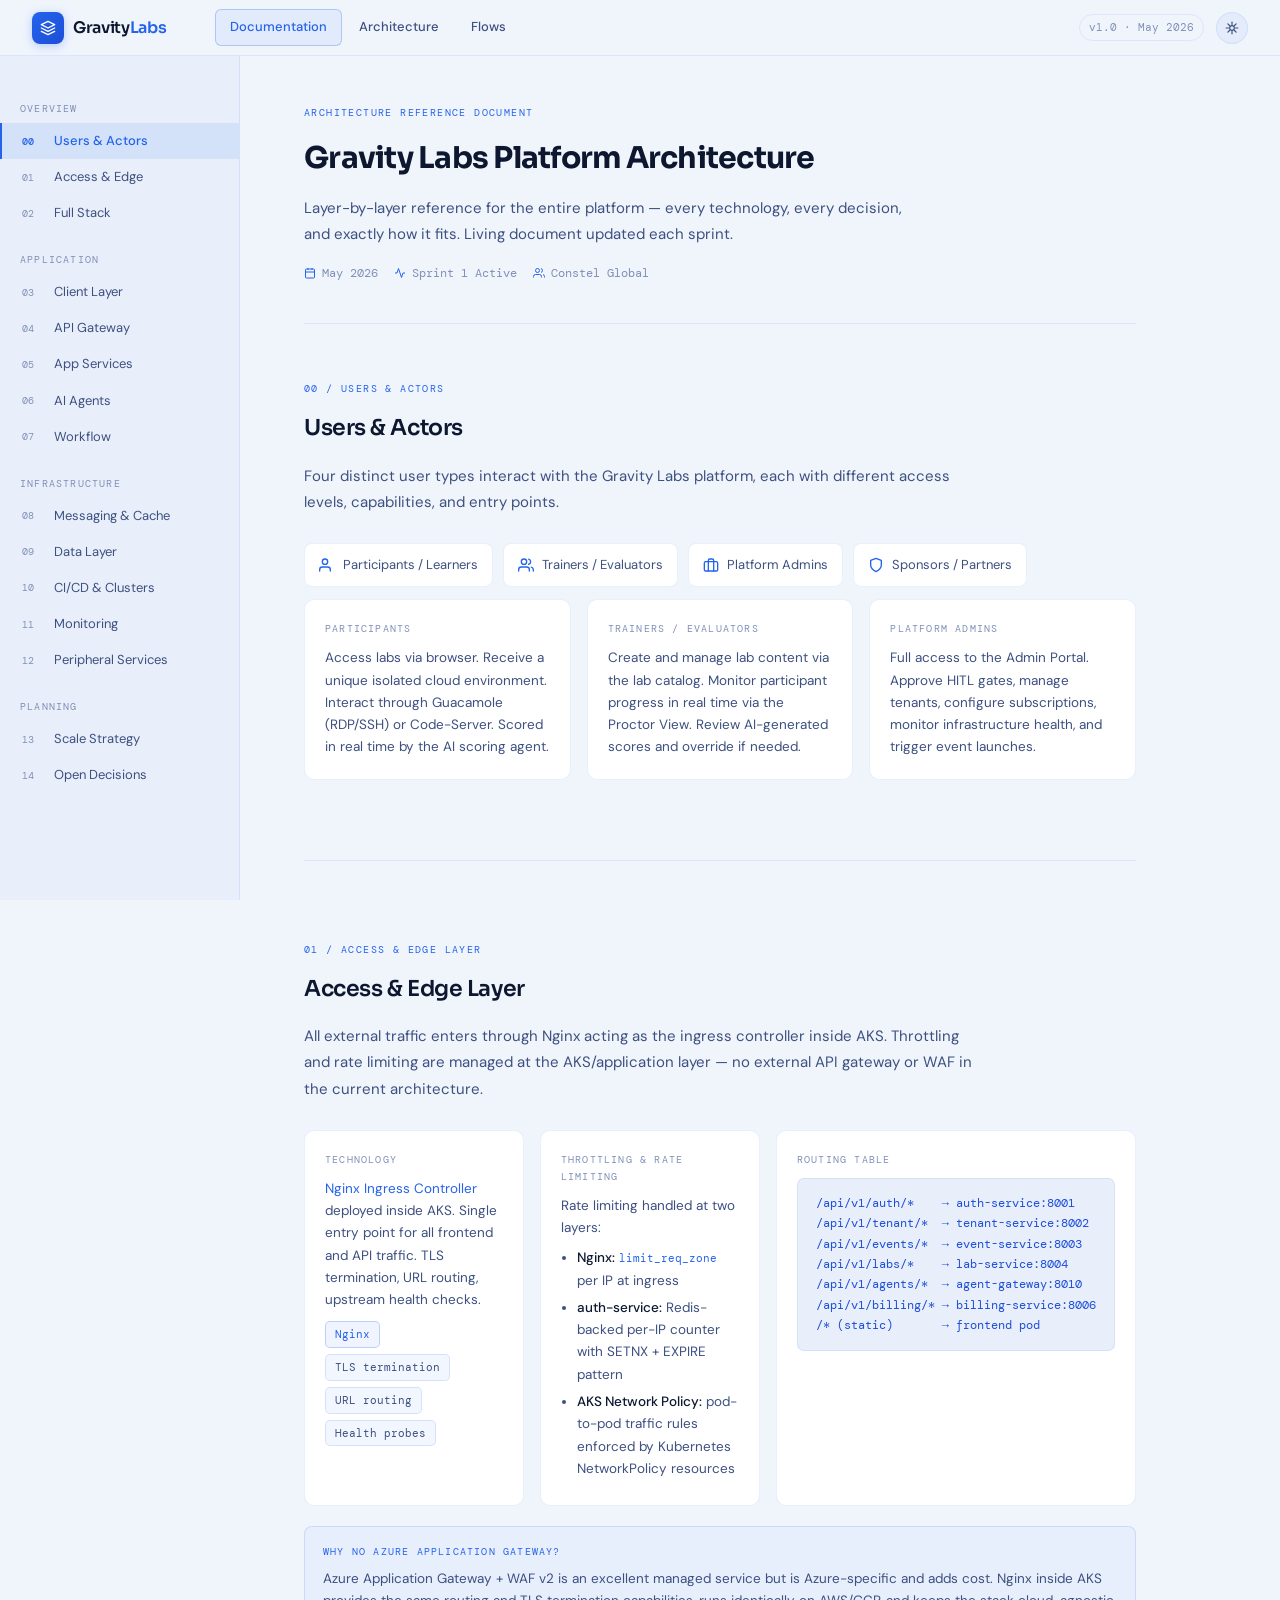
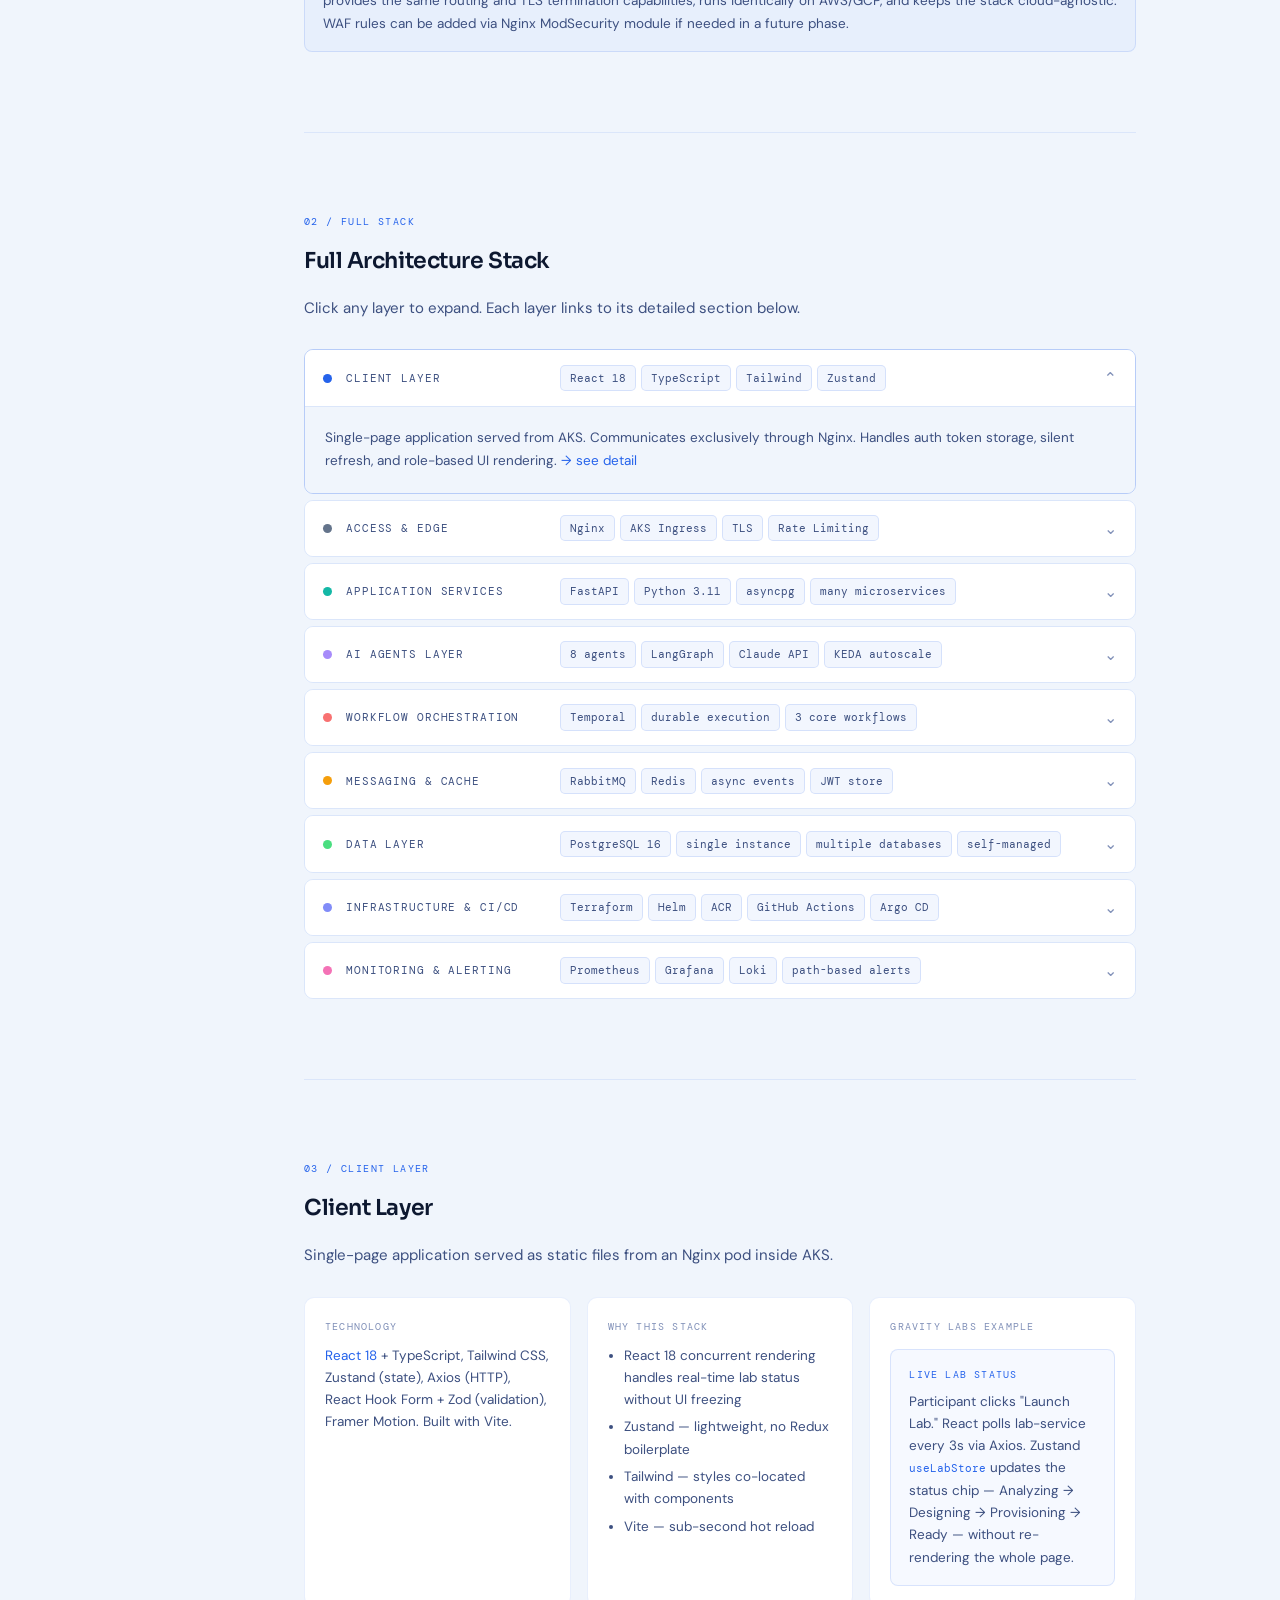
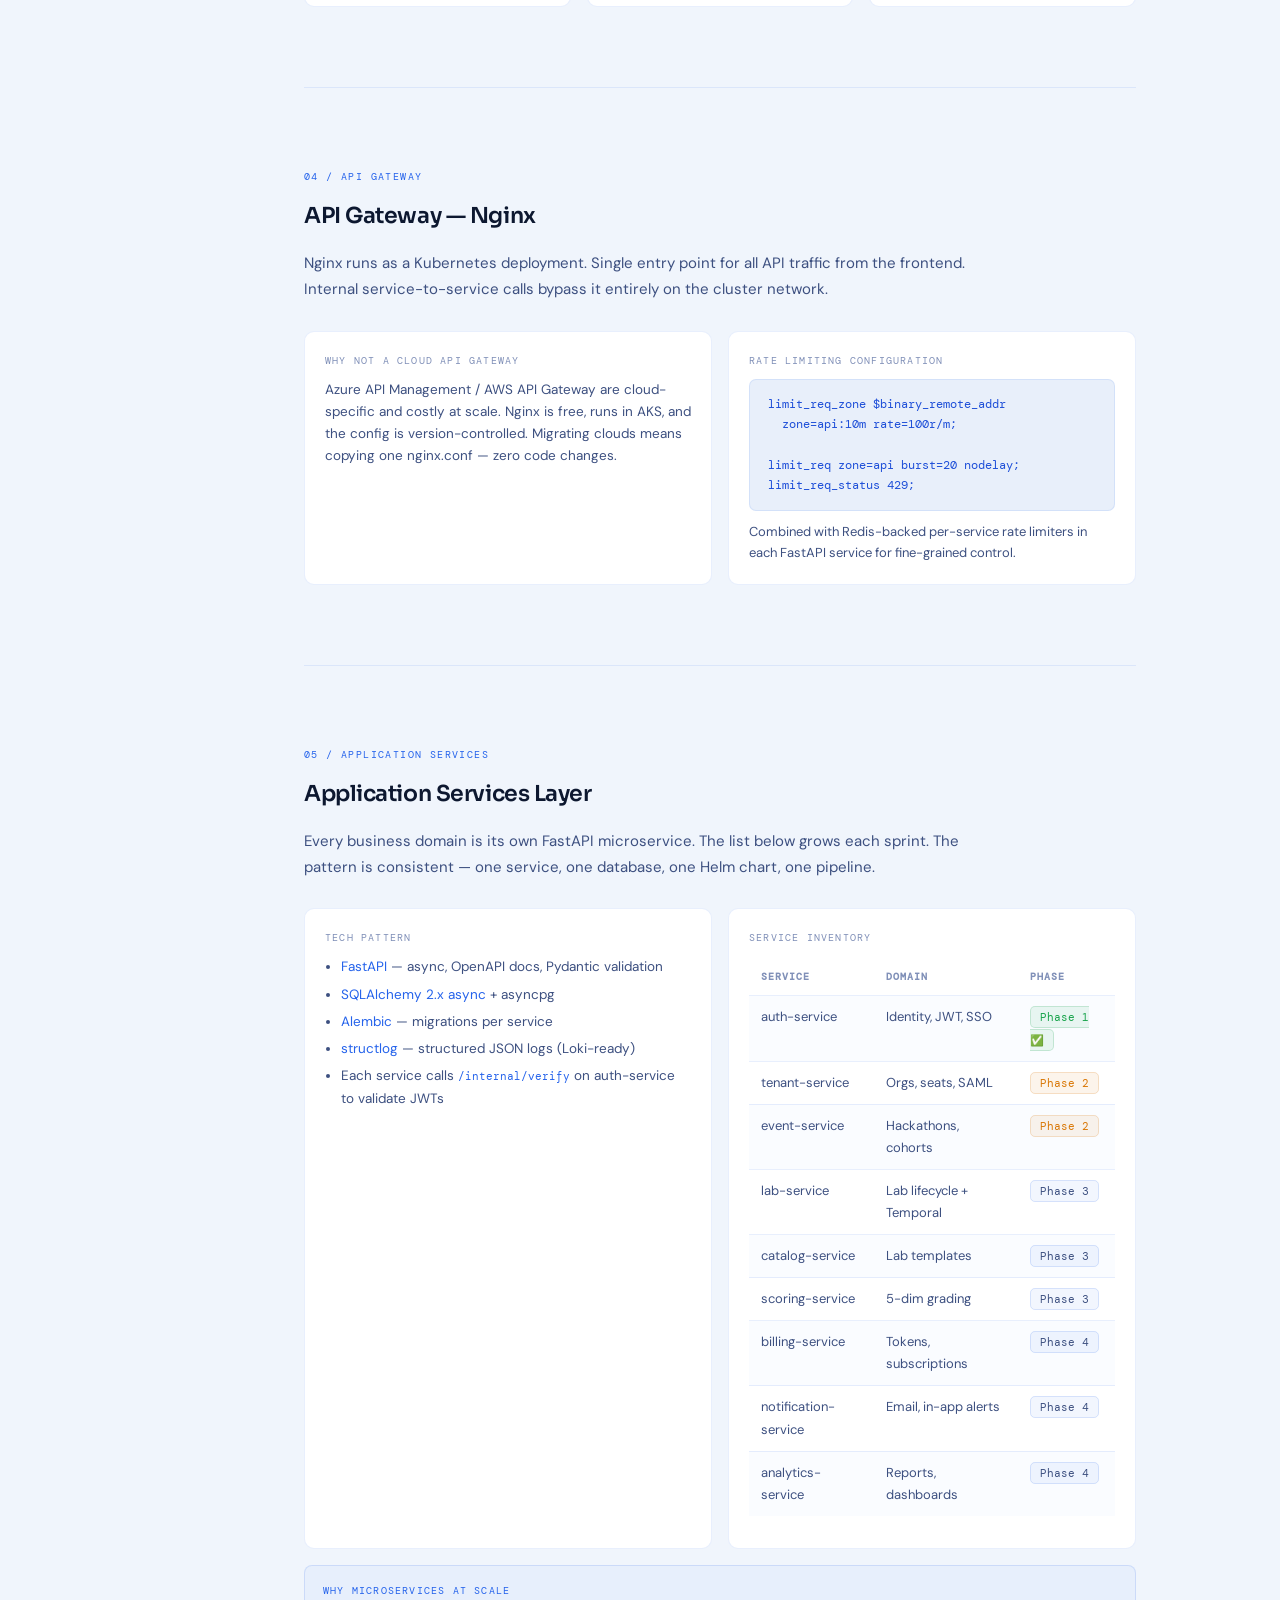
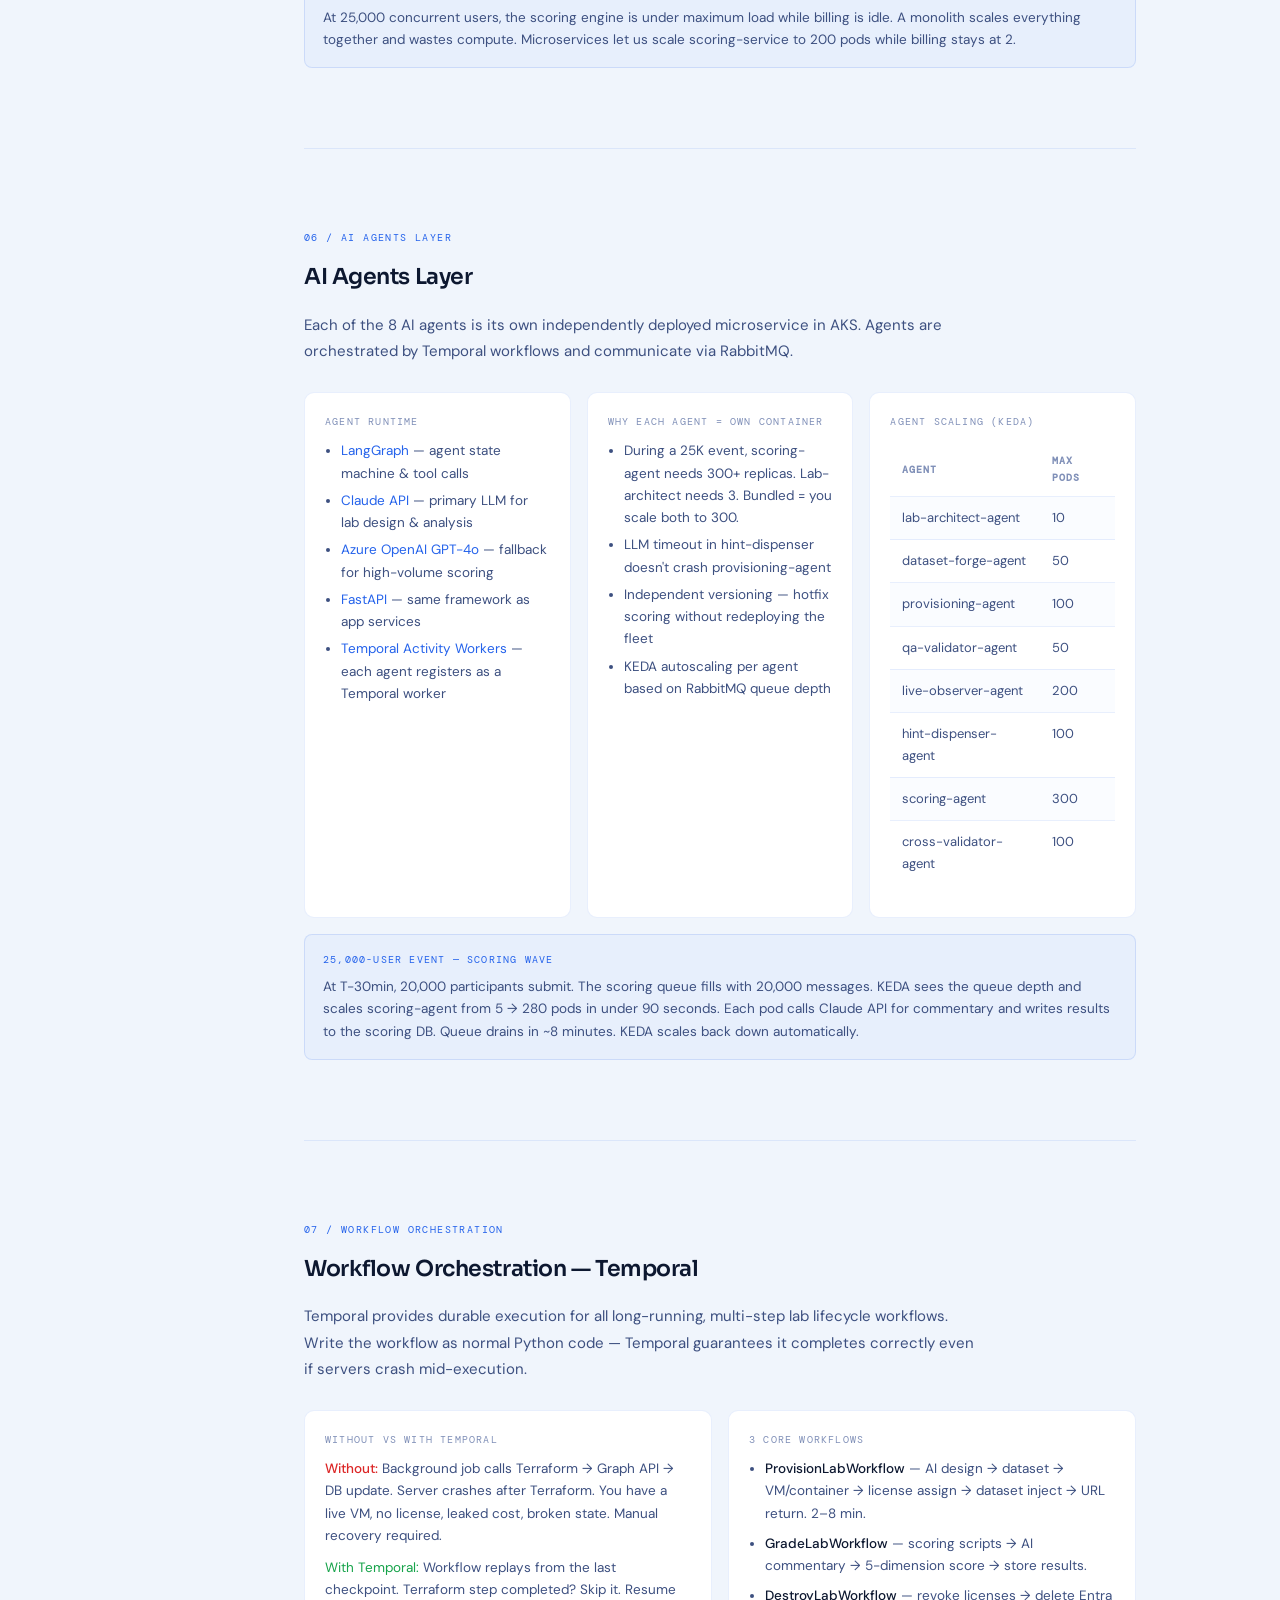
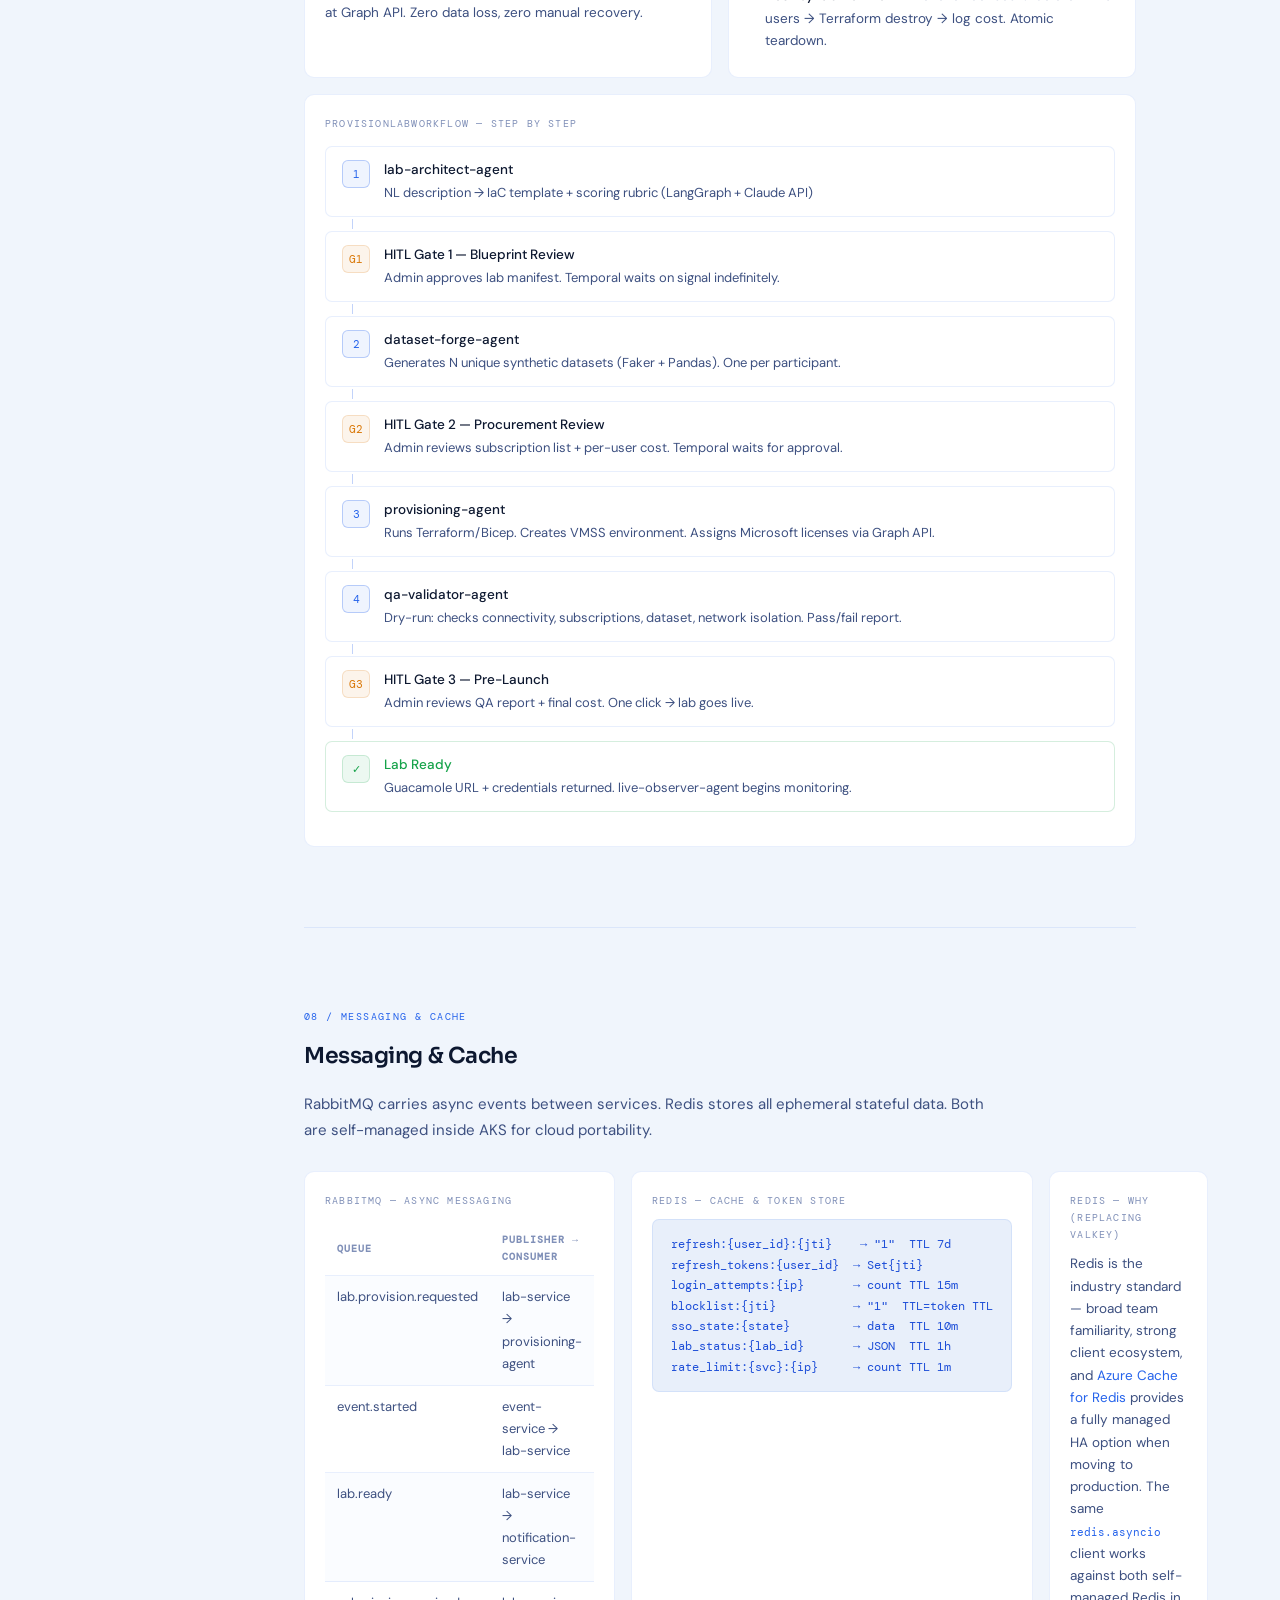
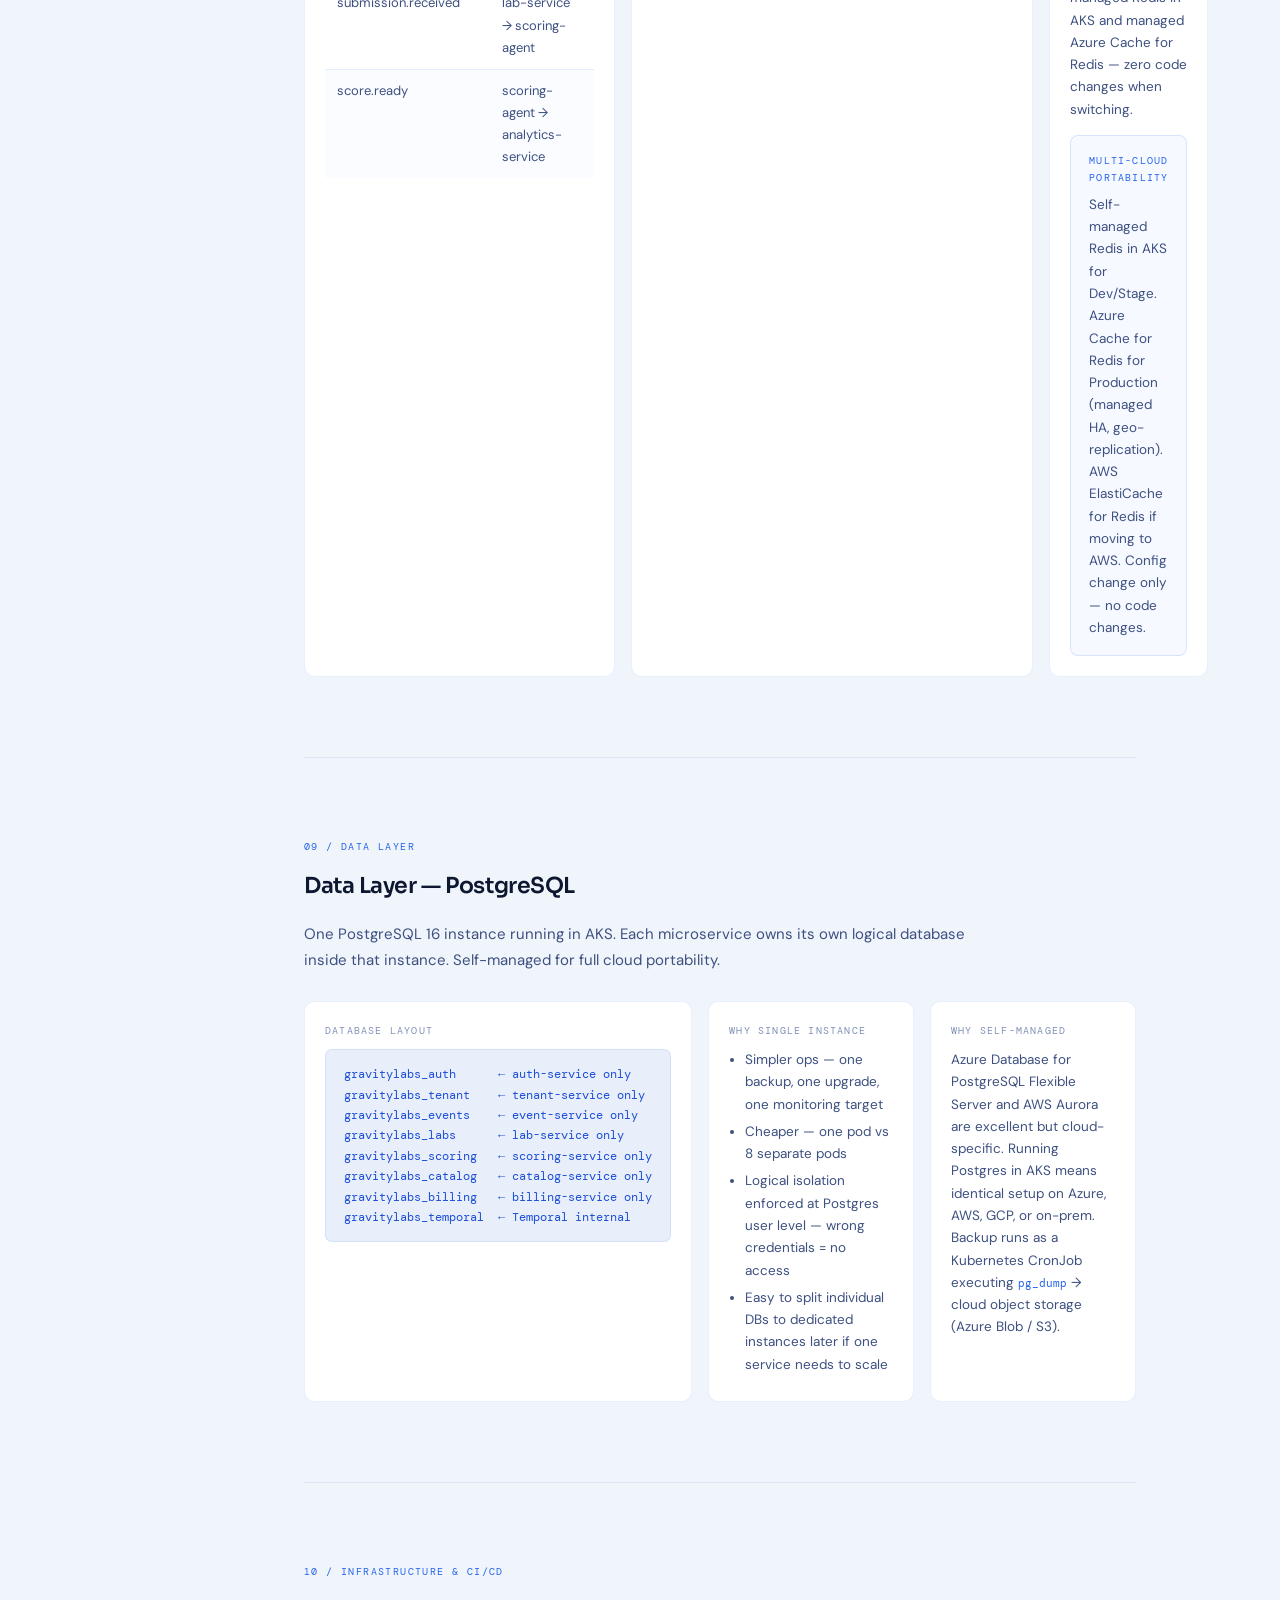
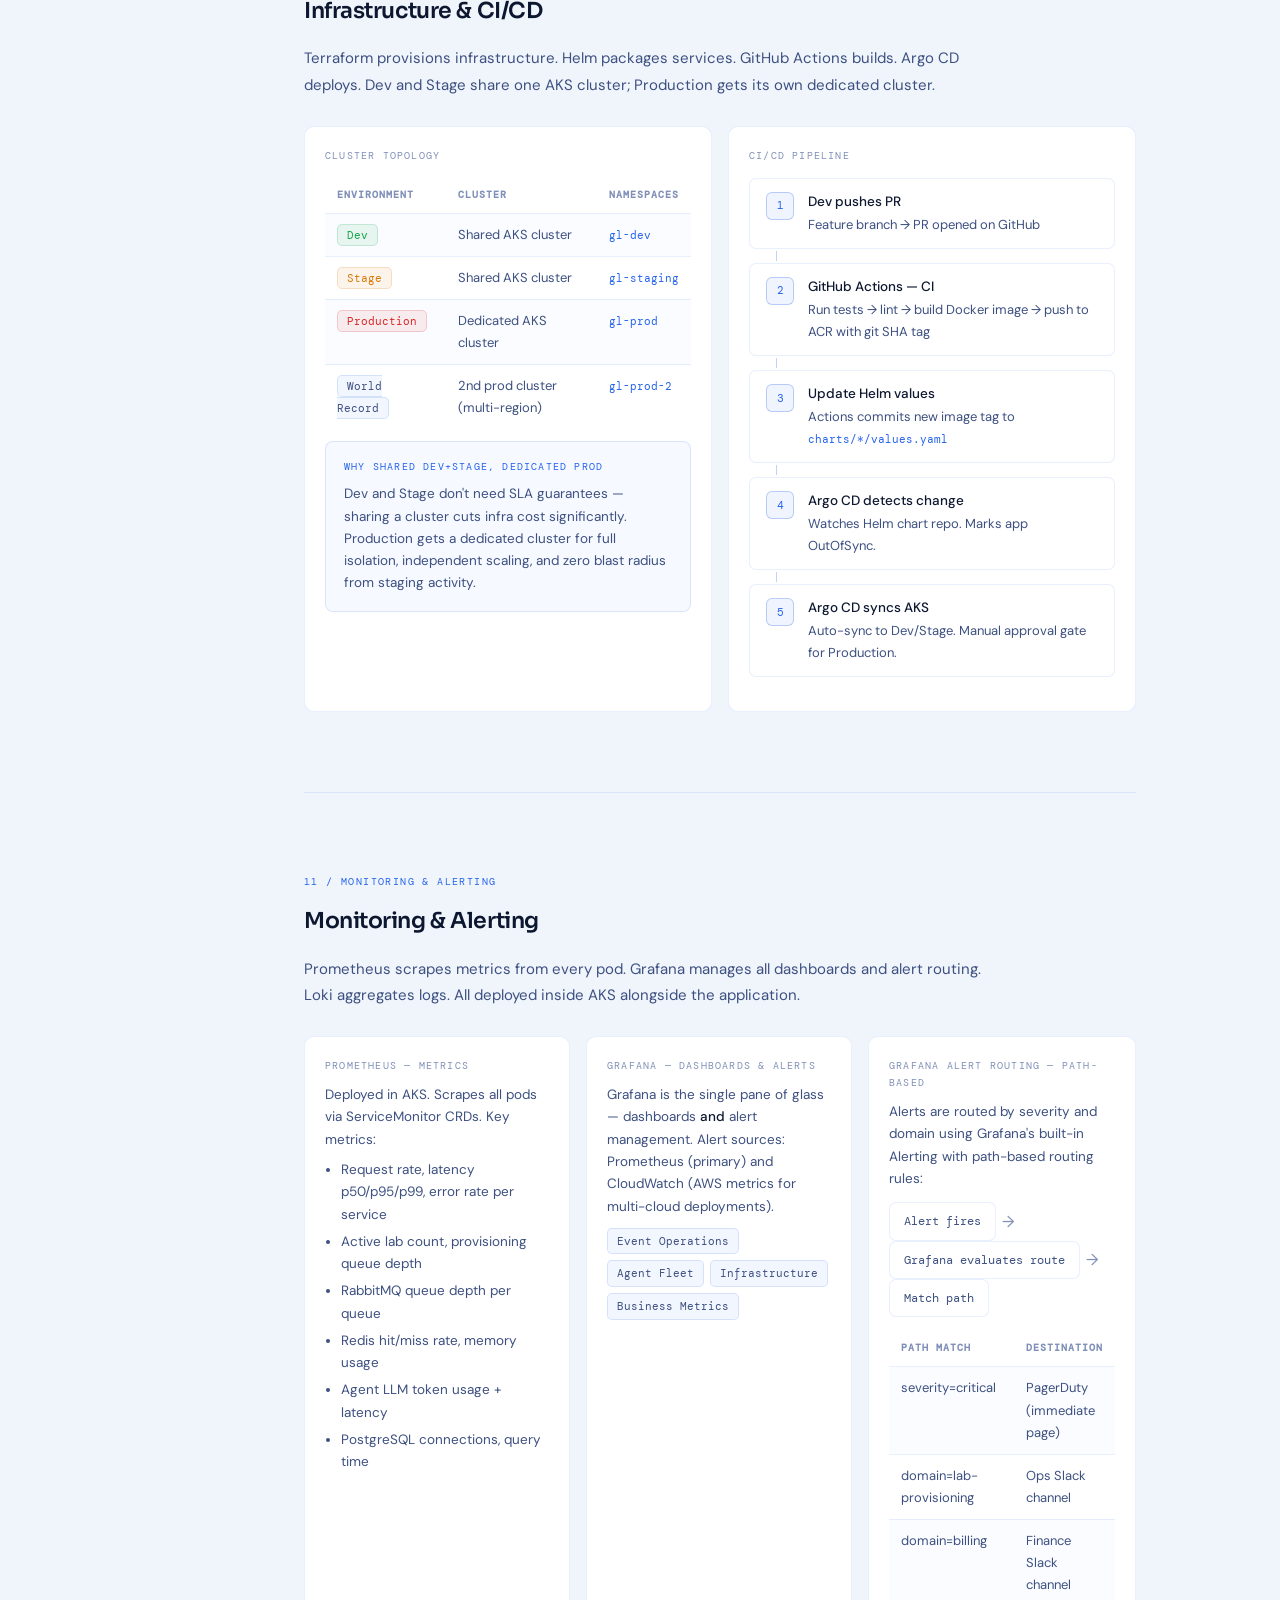
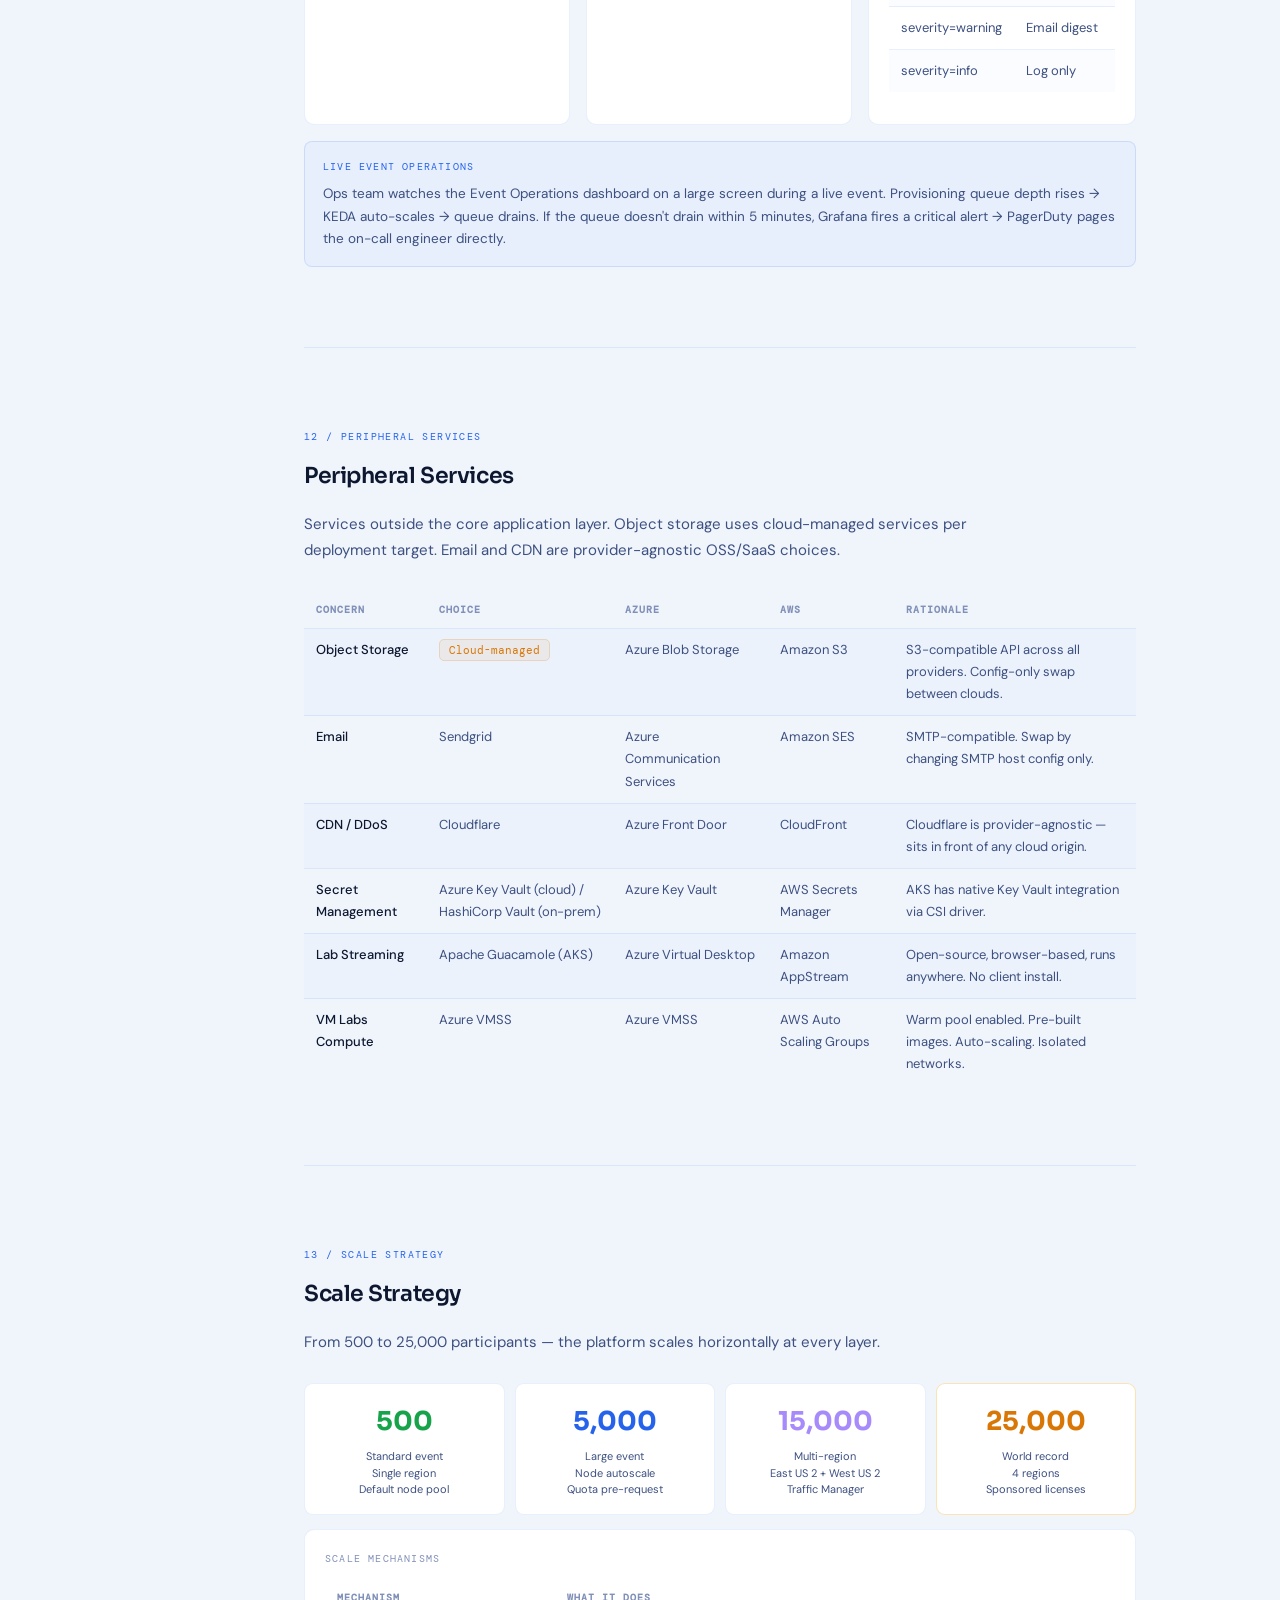
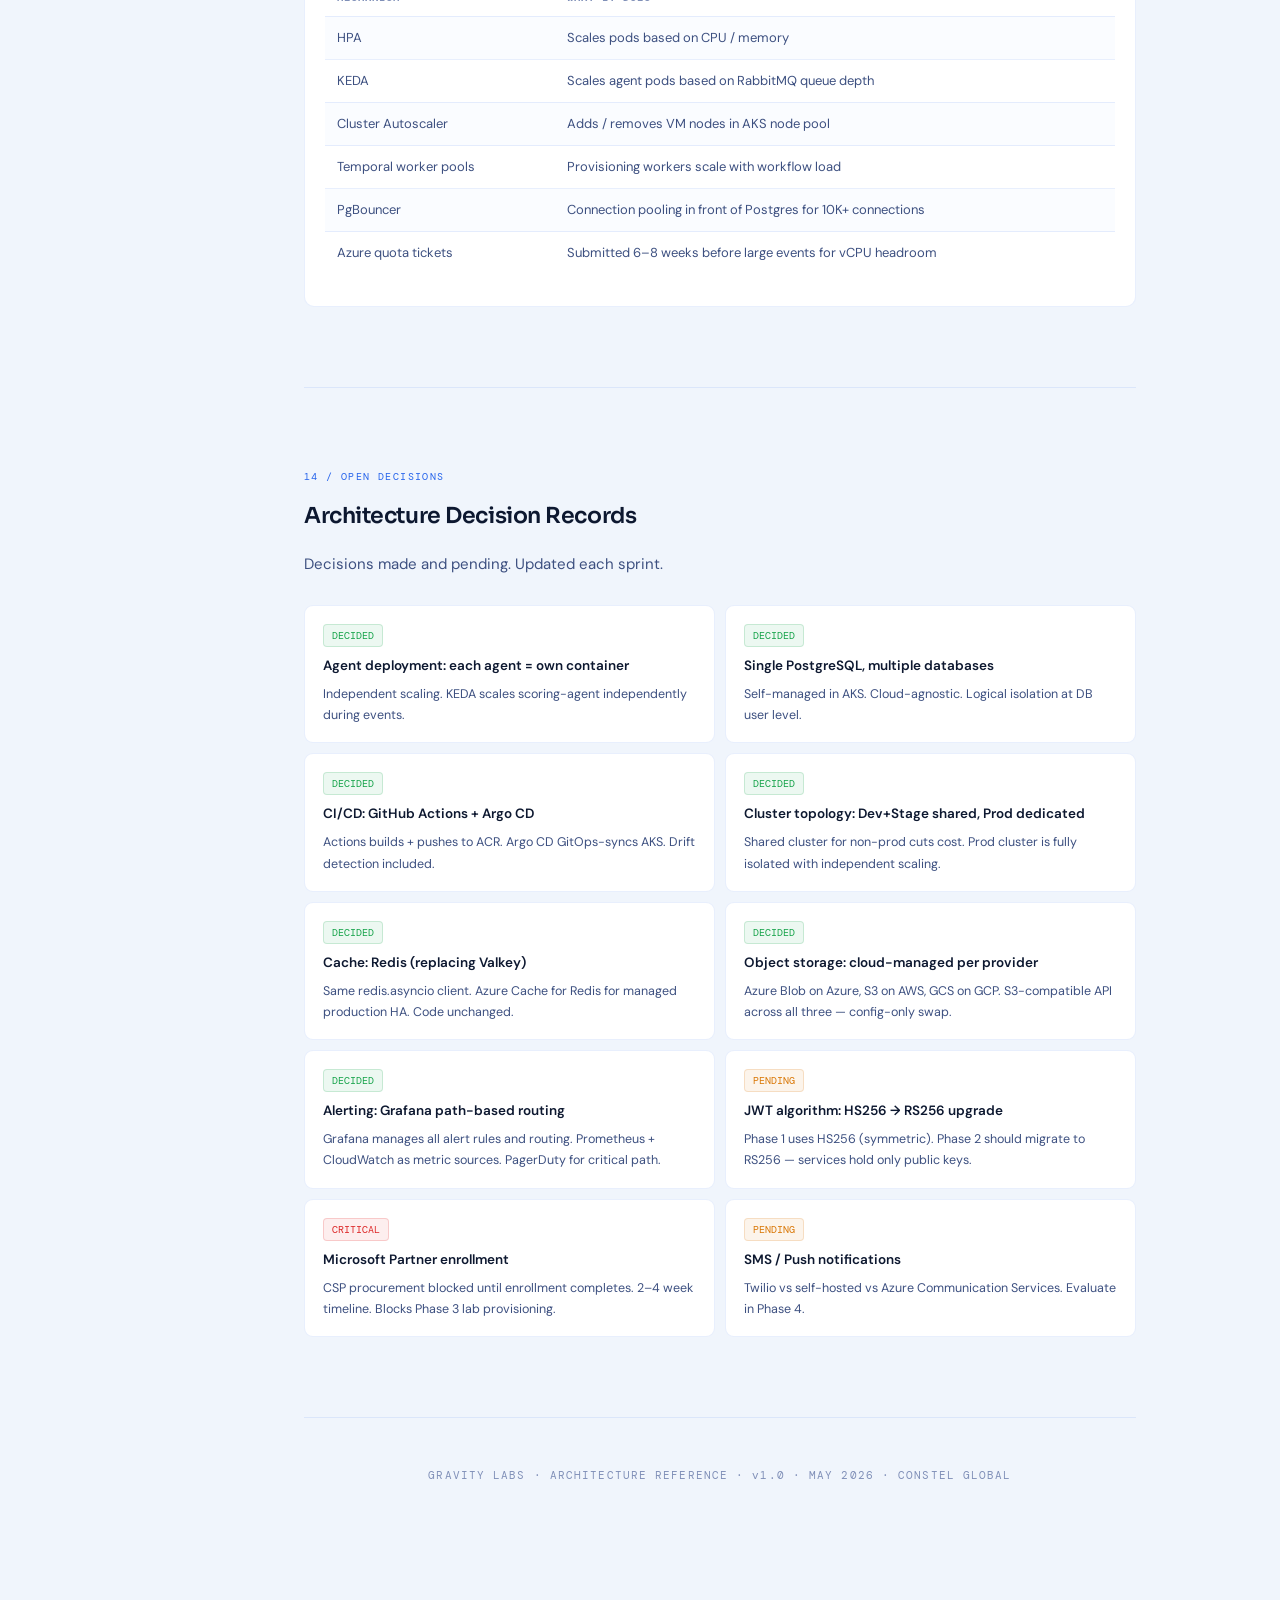
==== commit c90142f9: "added more pages" ====
--- a/index.html
+++ b/index.html
@@ -1,1188 +1,513 @@
 <!DOCTYPE html>
-<html lang="en">
+<html lang="en" data-theme="dark">
 <head>
 <meta charset="UTF-8">
 <meta name="viewport" content="width=device-width, initial-scale=1.0">
 <title>Gravity Labs — Architecture Reference</title>
 <link rel="preconnect" href="https://fonts.googleapis.com">
-<link href="https://fonts.googleapis.com/css2?family=Space+Mono:wght@400;700&family=DM+Sans:wght@300;400;500;600&family=DM+Mono:wght@400;500&display=swap" rel="stylesheet">
+<link href="https://fonts.googleapis.com/css2?family=Sora:wght@300;400;500;600;700&family=DM+Sans:wght@300;400;500&family=DM+Mono:wght@400;500&display=swap" rel="stylesheet">
 <style>
-  :root {
-    --bg: #050b23;
-    --bg2: rgba(14, 27, 63, 0.66);
-    --bg3: rgba(28, 45, 88, 0.72);
-    --border: rgba(167, 191, 255, 0.18);
-    --border-active: rgba(167, 191, 255, 0.34);
-    --text: #eaf1ff;
-    --text2: #aebce1;
-    --text3: #7a8dbd;
-    --accent-blue: #3f75ff;
-    --accent-teal: #14b8a6;
-    --accent-purple: #a78bfa;
-    --accent-amber: #f59e0b;
-    --accent-coral: #f87171;
-    --accent-green: #4ade80;
-    --accent-pink: #f472b6;
-    --accent-indigo: #818cf8;
-    --hero-bg-light: url("./assets/BG_-_Light.png");
-    --hero-bg-dark: url("./assets/BG_-_Dark.png");
-  }
-  body[data-theme="light"] {
-    --bg: #e8f2fd;
-    --bg2: rgba(255, 255, 255, 0.78);
-    --bg3: rgba(229, 239, 252, 0.9);
-    --border: rgba(92, 122, 177, 0.22);
-    --border-active: rgba(70, 99, 156, 0.35);
-    --text: #14274f;
-    --text2: #425b8f;
-    --text3: #6a7fae;
-  }
-  *, *::before, *::after { box-sizing: border-box; margin: 0; padding: 0; }
-  html { scroll-behavior: smooth; }
-  body {
-    background: var(--bg);
-    color: var(--text);
-    font-family: 'DM Sans', sans-serif;
-    font-size: 15px;
-    line-height: 1.7;
-    min-height: 100vh;
-  }
-
-  /* ── Header ── */
-  header {
-    border-bottom: 1px solid var(--border);
-    padding: 28px 48px;
-    display: flex;
-    align-items: center;
-    gap: 20px;
-    position: sticky;
-    top: 0;
-    background: rgba(7, 15, 42, 0.8);
-    backdrop-filter: blur(12px);
-    z-index: 100;
-  }
-  body[data-theme="light"] header { background: rgba(235, 244, 255, 0.84); }
-  .logo-mark {
-    width: 36px; height: 36px;
-    background: linear-gradient(135deg, var(--accent-blue), var(--accent-teal));
-    border-radius: 8px;
-    display: flex; align-items: center; justify-content: center;
-    font-family: 'Space Mono', monospace;
-    font-size: 14px; font-weight: 700;
-    color: #fff; flex-shrink: 0;
-  }
-  .header-title {
-    font-family: 'Space Mono', monospace;
-    font-size: 13px; letter-spacing: 0.08em;
-    color: var(--text2);
-    text-transform: uppercase;
-  }
-  .header-title span { color: var(--text); }
-  .header-badge {
-    font-family: 'DM Mono', monospace;
-    font-size: 11px;
-    padding: 4px 10px;
-    border: 1px solid var(--border-active);
-    border-radius: 100px;
-    color: var(--text2);
-  }
-  .header-controls {
-    margin-left: auto;
-    display: flex;
-    align-items: center;
-    gap: 10px;
-  }
-  .theme-toggle {
-    font-family: 'DM Mono', monospace;
-    font-size: 14px;
-    width: 32px;
-    height: 26px;
-    border: 1px solid var(--border-active);
-    border-radius: 100px;
-    color: var(--text2);
-    background: var(--bg2);
-    cursor: pointer;
-    display: inline-flex;
-    align-items: center;
-    justify-content: center;
-    line-height: 1;
-    transition: background 0.2s, color 0.2s, border-color 0.2s;
-  }
-  .theme-toggle:hover {
-    border-color: var(--text2);
-    color: var(--text);
-  }
-  .theme-toggle svg {
-    width: 15px;
-    height: 15px;
-    stroke: currentColor;
-    fill: none;
-    stroke-width: 2;
-    stroke-linecap: round;
-    stroke-linejoin: round;
-    pointer-events: none;
-  }
-
-  /* ── Layout ── */
-  .page { max-width: 1100px; margin: 0 auto; padding: 0 48px 120px; }
-
-  /* ── Hero ── */
-  .intro {
-    margin: 34px 0 56px;
-    border: 1px solid var(--border);
-    border-radius: 26px;
-    overflow: hidden;
-    position: relative;
-    background-color: var(--bg2);
-    background-image:
-      radial-gradient(circle at 72% 24%, rgba(89, 135, 255, 0.28), transparent 44%),
-      radial-gradient(circle at 14% 88%, rgba(145, 198, 255, 0.2), transparent 42%),
-      linear-gradient(135deg, rgba(7, 20, 56, 0.86), rgba(9, 17, 44, 0.82)),
-      var(--hero-bg-dark);
-    background-size: cover;
-    background-position: center;
-    box-shadow: 0 26px 60px rgba(2, 8, 28, 0.35);
-  }
-  body[data-theme="light"] .intro {
-    background-image:
-      radial-gradient(circle at 72% 24%, rgba(129, 168, 232, 0.22), transparent 45%),
-      radial-gradient(circle at 14% 88%, rgba(154, 192, 226, 0.18), transparent 42%),
-      linear-gradient(135deg, rgba(228, 238, 249, 0.92), rgba(215, 230, 247, 0.88)),
-      var(--hero-bg-light);
-  }
-  .intro-content {
-    display: grid;
-    grid-template-columns: 1.2fr 0.8fr;
-    gap: 44px;
-    padding: 72px 60px;
-    position: relative;
-    z-index: 1;
-  }
-  .intro-eyebrow {
-    font-family: 'DM Mono', monospace;
-    font-size: 11px; letter-spacing: 0.12em;
-    color: var(--accent-blue);
-    text-transform: uppercase;
-    margin-bottom: 18px;
-  }
-  .intro h1 {
-    font-family: 'DM Sans', sans-serif;
-    font-size: 60px;
-    font-weight: 700;
-    line-height: 1.2;
-    color: var(--text);
-    margin-bottom: 22px;
-    letter-spacing: -0.03em;
-  }
-  .intro p {
-    color: var(--text2);
-    max-width: 640px;
-    font-size: 18px;
-    line-height: 1.6;
-  }
-  .hero-highlights {
-    list-style: none;
-    margin-top: 28px;
-    display: grid;
-    gap: 10px;
-  }
-  .hero-highlights li {
-    display: flex;
-    align-items: center;
-    gap: 10px;
-    color: var(--text);
-    font-size: 17px;
-  }
-  .hero-dot {
-    width: 7px;
-    height: 7px;
-    border-radius: 50%;
-    background: var(--accent-blue);
-    box-shadow: 0 0 0 4px rgba(63, 117, 255, 0.2);
-    flex-shrink: 0;
-  }
-  .hero-info-card {
-    border: 1px solid var(--border);
-    background: rgba(11, 26, 63, 0.44);
-    border-radius: 20px;
-    backdrop-filter: blur(12px);
-    padding: 26px;
-    align-self: center;
-  }
-  body[data-theme="light"] .hero-info-card {
-    background: rgba(255, 255, 255, 0.58);
-  }
-  .hero-info-card .meta-title {
-    font-family: 'DM Mono', monospace;
-    font-size: 10px;
-    letter-spacing: 0.12em;
-    color: var(--text3);
-    text-transform: uppercase;
-    margin-bottom: 14px;
-  }
-  .hero-info-card .meta-value {
-    font-size: 26px;
-    line-height: 1.25;
-    color: var(--text);
-    margin-bottom: 16px;
-    font-weight: 600;
-  }
-  .hero-info-list {
-    list-style: none;
-    display: grid;
-    gap: 10px;
-    color: var(--text2);
-    font-size: 14px;
-  }
-  .hero-info-list li strong {
-    color: var(--text);
-    font-weight: 600;
-  }
-  @media (max-width: 980px) {
-    .intro-content {
-      grid-template-columns: 1fr;
-      gap: 22px;
-      padding: 50px 34px;
-    }
-    .intro h1 { font-size: 46px; }
-  }
-
-  /* ── Section heading ── */
-  .section-head {
-    display: flex; align-items: center; gap: 14px;
-    margin-bottom: 24px;
-  }
-  .section-num {
-    font-family: 'DM Mono', monospace;
-    font-size: 11px; color: var(--text3);
-    min-width: 28px;
-  }
-  .section-head h2 {
-    font-family: 'Space Mono', monospace;
-    font-size: 17px; font-weight: 700;
-    color: var(--text);
-  }
-
-  /* ── Architecture stack diagram ── */
-  .arch-stack { margin-bottom: 80px; }
-  .layer-block {
-    border: 1px solid var(--border);
-    border-radius: 12px;
-    overflow: hidden;
-    margin-bottom: 8px;
-    transition: border-color 0.2s;
-  }
-  .layer-block:hover { border-color: var(--border-active); }
-  .layer-block.active { border-color: var(--border-active); }
-
-  .layer-header {
-    display: flex; align-items: center; gap: 16px;
-    padding: 18px 24px;
-    cursor: pointer;
-    user-select: none;
-    background: var(--bg2);
-    transition: background 0.15s;
-  }
-  .layer-header:hover { background: var(--bg3); }
-
-  .layer-dot {
-    width: 10px; height: 10px;
-    border-radius: 50%;
-    flex-shrink: 0;
-  }
-  .layer-label {
-    font-family: 'DM Mono', monospace;
-    font-size: 11px; letter-spacing: 0.1em;
-    text-transform: uppercase;
-    color: var(--text2);
-    min-width: 200px;
-  }
-  .layer-tags {
-    display: flex; gap: 6px; flex-wrap: wrap; flex: 1;
-  }
-  .tag {
-    font-family: 'DM Mono', monospace;
-    font-size: 11px;
-    padding: 3px 8px;
-    border-radius: 4px;
-    border: 1px solid var(--border);
-    color: var(--text2);
-    background: rgba(255,255,255,0.03);
-  }
-  .layer-chevron {
-    margin-left: auto;
-    color: var(--text3);
-    font-size: 18px;
-    transition: transform 0.25s;
-    flex-shrink: 0;
-  }
-  .layer-block.active .layer-chevron { transform: rotate(180deg); }
-
-  .layer-body {
-    display: none;
-    padding: 28px 28px 28px;
-    background: var(--bg);
-    border-top: 1px solid var(--border);
-  }
-  .layer-block.active .layer-body { display: block; }
-
-  .layer-body-grid {
-    display: grid;
-    grid-template-columns: 1fr 1fr 1fr;
-    gap: 20px;
-  }
-  @media (max-width: 800px) {
-    .layer-body-grid { grid-template-columns: 1fr; }
-  }
-
-  .info-card {
-    background: var(--bg2);
-    border: 1px solid var(--border);
-    border-radius: 14px;
-    padding: 20px;
-    backdrop-filter: blur(6px);
-    box-shadow: 0 10px 24px rgba(7, 15, 45, 0.16);
-  }
-  .info-card-label {
-    font-family: 'DM Mono', monospace;
-    font-size: 10px;
-    letter-spacing: 0.12em;
-    text-transform: uppercase;
-    color: var(--text3);
-    margin-bottom: 10px;
-  }
-  .info-card p { color: var(--text2); font-size: 13.5px; line-height: 1.65; }
-  .info-card ul { padding-left: 18px; color: var(--text2); font-size: 13.5px; }
-  .info-card ul li { margin-bottom: 5px; }
-
-  .service-chips {
-    display: flex; flex-wrap: wrap; gap: 8px; margin-top: 12px;
-  }
-  .chip {
-    font-family: 'DM Mono', monospace;
-    font-size: 11px;
-    padding: 5px 10px;
-    border-radius: 6px;
-    border: 1px solid;
-  }
-
-  /* decision table */
-  .decision-table {
-    width: 100%;
-    border-collapse: collapse;
-    font-size: 13px;
-    margin-top: 8px;
-  }
-  .decision-table th {
-    font-family: 'DM Mono', monospace;
-    font-size: 10px; letter-spacing: 0.1em;
-    text-transform: uppercase;
-    color: var(--text3);
-    padding: 10px 12px;
-    text-align: left;
-    border-bottom: 1px solid var(--border);
-  }
-  .decision-table td {
-    padding: 10px 12px;
-    border-bottom: 1px solid var(--border);
-    color: var(--text2);
-    vertical-align: top;
-  }
-  .decision-table tr:last-child td { border-bottom: none; }
-  .decision-table .chosen {
-    color: var(--accent-teal);
-    font-family: 'DM Mono', monospace;
-    font-size: 11px;
-  }
-
-  /* flow diagram */
-  .flow-diagram {
-    display: flex;
-    align-items: center;
-    gap: 0;
-    flex-wrap: wrap;
-    margin: 12px 0;
-  }
-  .flow-step {
-    background: var(--bg3);
-    border: 1px solid var(--border);
-    border-radius: 8px;
-    padding: 10px 16px;
-    font-size: 12px;
-    font-family: 'DM Mono', monospace;
-    color: var(--text2);
-    white-space: nowrap;
-  }
-  .flow-arrow {
-    color: var(--text3);
-    font-size: 18px;
-    padding: 0 6px;
-    flex-shrink: 0;
-  }
-
-  /* example box */
-  .example-box {
-    background: rgba(20, 184, 166, 0.05);
-    border: 1px solid rgba(20, 184, 166, 0.2);
-    border-radius: 8px;
-    padding: 16px 18px;
-    margin-top: 12px;
-  }
-  .example-box .ex-label {
-    font-family: 'DM Mono', monospace;
-    font-size: 10px; letter-spacing: 0.12em;
-    text-transform: uppercase;
-    color: var(--accent-teal);
-    margin-bottom: 8px;
-  }
-  .example-box p { color: var(--text2); font-size: 13px; line-height: 1.65; }
-
-  /* code snippet */
-  .code-snip {
-    background: var(--bg3);
-    border: 1px solid var(--border);
-    border-radius: 6px;
-    padding: 12px 16px;
-    font-family: 'DM Mono', monospace;
-    font-size: 12px;
-    color: #a5b4fc;
-    margin-top: 10px;
-    overflow-x: auto;
-    white-space: pre;
-  }
-
-  /* ADR section */
-  .adr-grid { display: grid; grid-template-columns: 1fr 1fr; gap: 12px; }
-  @media (max-width: 700px) { .adr-grid { grid-template-columns: 1fr; } }
-  .adr-card {
-    background: var(--bg2);
-    border: 1px solid var(--border);
-    border-radius: 8px;
-    padding: 16px 18px;
-  }
-  .adr-status {
-    display: inline-block;
-    font-family: 'DM Mono', monospace;
-    font-size: 10px;
-    padding: 2px 8px;
-    border-radius: 4px;
-    margin-bottom: 8px;
-  }
-  .adr-status.decided { background: rgba(74,222,128,0.1); color: var(--accent-green); border: 1px solid rgba(74,222,128,0.2); }
-  .adr-status.pending { background: rgba(245,158,11,0.1); color: var(--accent-amber); border: 1px solid rgba(245,158,11,0.2); }
-  .adr-card h4 { font-size: 13px; font-weight: 600; color: var(--text); margin-bottom: 6px; }
-  .adr-card p { font-size: 12.5px; color: var(--text2); }
-
-  /* scale section */
-  .scale-row {
-    display: grid;
-    grid-template-columns: repeat(4, 1fr);
-    gap: 10px;
-    margin: 16px 0;
-  }
-  .scale-card {
-    background: var(--bg2);
-    border: 1px solid var(--border);
-    border-radius: 8px;
-    padding: 16px;
-    text-align: center;
-  }
-  .scale-num {
-    font-family: 'Space Mono', monospace;
-    font-size: 22px; font-weight: 700;
-    margin-bottom: 4px;
-  }
-  .scale-label { font-size: 11px; color: var(--text2); }
-
-  /* CI/CD pipeline visual */
-  .pipeline {
-    display: flex; flex-direction: column; gap: 2px;
-    margin: 12px 0;
-  }
-  .pipeline-stage {
-    display: flex; align-items: center; gap: 12px;
-    padding: 10px 14px;
-    background: var(--bg2);
-    border: 1px solid var(--border);
-    border-radius: 6px;
-    font-size: 13px;
-  }
-  .pipeline-stage .p-icon {
-    width: 28px; height: 28px;
-    border-radius: 6px;
-    display: flex; align-items: center; justify-content: center;
-    font-size: 14px;
-    flex-shrink: 0;
-  }
-  .pipeline-stage .p-name { font-weight: 500; min-width: 160px; }
-  .pipeline-stage .p-detail { color: var(--text2); font-size: 12px; }
-  .pipeline-connector {
-    width: 1px; height: 10px;
-    background: var(--border-active);
-    margin-left: 25px;
-  }
-
-  /* section spacer */
-  .section { margin-bottom: 72px; }
-
-  /* highlight inline */
-  .hl { color: var(--text); font-weight: 500; }
-  .hl-blue { color: var(--accent-blue); }
-  .hl-teal { color: var(--accent-teal); }
-  .hl-amber { color: var(--accent-amber); }
-  .hl-coral { color: var(--accent-coral); }
-  .hl-green { color: var(--accent-green); }
-  .hl-purple { color: var(--accent-purple); }
-  .hl-pink { color: var(--accent-pink); }
-  .hl-indigo { color: var(--accent-indigo); }
-
-  /* toc */
-  .toc {
-    border: 1px solid var(--border);
-    border-radius: 16px;
-    padding: 20px 24px;
-    margin-bottom: 64px;
-    background: var(--bg2);
-    backdrop-filter: blur(8px);
-  }
-  .toc-title {
-    font-family: 'DM Mono', monospace;
-    font-size: 11px; letter-spacing: 0.1em;
-    text-transform: uppercase;
-    color: var(--text3);
-    margin-bottom: 14px;
-  }
-  .toc-links { display: grid; grid-template-columns: 1fr 1fr; gap: 6px 32px; }
-  .toc-links a {
-    color: var(--text2);
-    text-decoration: none;
-    font-size: 13px;
-    display: flex; gap: 10px; align-items: baseline;
-    transition: color 0.15s;
-  }
-  .toc-links a:hover { color: var(--accent-teal); }
-  .toc-links a .toc-num {
-    font-family: 'DM Mono', monospace;
-    font-size: 10px; color: var(--text3); min-width: 20px;
-  }
-
-  /* horizontal rule between sections */
-  .section-rule { border: none; border-top: 1px solid var(--border); margin: 72px 0 64px; }
-  @media (max-width: 760px) {
-    header { padding: 20px 22px; }
-    .page { padding: 0 18px 90px; }
-    .header-title { font-size: 11px; }
-    .header-badge { display: none; }
-    .intro h1 { font-size: 36px; }
-    .hero-highlights li { font-size: 15px; }
-  }
+*,*::before,*::after{box-sizing:border-box;margin:0;padding:0}
+html{scroll-behavior:smooth}
+
+:root{--transition:0.3s cubic-bezier(0.4,0,0.2,1)}
+
+[data-theme="dark"]{
+  --bg:#0a0e1a;--bg2:#111520;--bg3:#181e2e;
+  --border:rgba(255,255,255,0.07);--border-active:rgba(255,255,255,0.16);
+  --text:#e8edf8;--text2:#7a85a8;--text3:#3e4660;
+  --accent:#2563eb;--accent-h:#3b74f8;--accent-soft:rgba(37,99,235,0.12);--accent-glow:rgba(37,99,235,0.22);
+  --tag-bg:rgba(255,255,255,0.05);--tag-border:rgba(255,255,255,0.1);
+  --sidebar-bg:#0d1120;--sidebar-active:rgba(37,99,235,0.12);
+  --nav-bg:rgba(10,14,26,0.92);
+  --code-bg:#0d1120;--code-text:#a5b4fc;
+  --chip-green:rgba(74,222,128,0.1);--chip-green-t:rgba(74,222,128,0.2);--chip-green-c:#4ade80;
+  --chip-amber:rgba(251,191,36,0.1);--chip-amber-t:rgba(251,191,36,0.2);--chip-amber-c:#fbbf24;
+  --chip-red:rgba(248,113,113,0.1);--chip-red-t:rgba(248,113,113,0.2);--chip-red-c:#f87171;
+  --table-stripe:rgba(255,255,255,0.02);
+  --example-bg:rgba(37,99,235,0.06);--example-border:rgba(37,99,235,0.18);
+}
+[data-theme="light"]{
+  --bg:#f0f5fc;--bg2:#ffffff;--bg3:#f7faff;
+  --border:rgba(37,99,235,0.1);--border-active:rgba(37,99,235,0.28);
+  --text:#0d1830;--text2:#3d5080;--text3:#8090b8;
+  --accent:#2563eb;--accent-h:#1d4ed8;--accent-soft:rgba(37,99,235,0.07);--accent-glow:rgba(37,99,235,0.14);
+  --tag-bg:rgba(37,99,235,0.06);--tag-border:rgba(37,99,235,0.14);
+  --sidebar-bg:#e8effa;--sidebar-active:rgba(37,99,235,0.1);
+  --nav-bg:rgba(240,245,252,0.92);
+  --code-bg:#e8effa;--code-text:#1d4ed8;
+  --chip-green:rgba(22,163,74,0.08);--chip-green-t:rgba(22,163,74,0.18);--chip-green-c:#16a34a;
+  --chip-amber:rgba(217,119,6,0.08);--chip-amber-t:rgba(217,119,6,0.18);--chip-amber-c:#d97706;
+  --chip-red:rgba(220,38,38,0.08);--chip-red-t:rgba(220,38,38,0.18);--chip-red-c:#dc2626;
+  --table-stripe:rgba(37,99,235,0.02);
+  --example-bg:rgba(37,99,235,0.04);--example-border:rgba(37,99,235,0.14);
+}
+
+body{font-family:'DM Sans',sans-serif;font-size:15px;line-height:1.7;background:var(--bg);color:var(--text);transition:background var(--transition),color var(--transition);min-height:100vh}
+
+/* ── TOP NAV ── */
+.topnav{position:fixed;top:0;left:0;right:0;z-index:200;height:56px;display:flex;align-items:center;padding:0 32px;gap:24px;background:var(--nav-bg);backdrop-filter:blur(12px);border-bottom:1px solid var(--border);transition:background var(--transition),border-color var(--transition)}
+.logo{display:flex;align-items:center;gap:9px;text-decoration:none;flex-shrink:0}
+.logo-icon{width:32px;height:32px;background:linear-gradient(135deg,#2563eb,#1d4ed8);border-radius:8px;display:flex;align-items:center;justify-content:center;box-shadow:0 2px 10px rgba(37,99,235,0.3)}
+.logo-icon svg{width:16px;height:16px}
+.logo-wordmark{font-family:'Sora',sans-serif;font-size:16px;font-weight:600;color:var(--text);letter-spacing:-0.02em;transition:color var(--transition)}
+.logo-wordmark span{color:var(--accent)}
+.nav-tabs{display:flex;align-items:center;gap:2px;margin-left:24px}
+.nav-tab{font-size:13px;font-weight:500;padding:6px 14px;border-radius:6px;text-decoration:none;color:var(--text2);transition:all var(--transition);border:1px solid transparent}
+.nav-tab:hover{color:var(--text);background:var(--accent-soft)}
+.nav-tab.active{color:var(--accent);background:var(--accent-soft);border-color:var(--border-active)}
+.nav-right{margin-left:auto;display:flex;align-items:center;gap:12px}
+.version-badge{font-family:'DM Mono',monospace;font-size:11px;padding:3px 9px;border-radius:100px;border:1px solid var(--border);color:var(--text3);transition:all var(--transition)}
+.theme-btn{width:32px;height:32px;border-radius:50%;border:1px solid var(--border);background:var(--tag-bg);cursor:pointer;display:flex;align-items:center;justify-content:center;color:var(--text2);transition:all var(--transition)}
+.theme-btn:hover{border-color:var(--accent);color:var(--accent);background:var(--accent-soft)}
+.theme-btn svg{width:14px;height:14px}
+.i-sun{display:none}.i-moon{display:block}
+[data-theme="light"] .i-sun{display:block}[data-theme="light"] .i-moon{display:none}
+
+/* ── PAGE LAYOUT ── */
+.page-wrap{display:flex;min-height:100vh;padding-top:56px}
+
+/* ── SIDEBAR ── */
+.sidebar{width:240px;flex-shrink:0;position:fixed;top:56px;bottom:0;left:0;overflow-y:auto;background:var(--sidebar-bg);border-right:1px solid var(--border);padding:24px 0 48px;transition:background var(--transition),border-color var(--transition)}
+.sidebar::-webkit-scrollbar{width:4px}.sidebar::-webkit-scrollbar-thumb{background:var(--border);border-radius:2px}
+.sb-section-label{font-family:'DM Mono',monospace;font-size:10px;letter-spacing:0.12em;text-transform:uppercase;color:var(--text3);padding:0 20px;margin:20px 0 6px;transition:color var(--transition)}
+.sb-link{display:flex;align-items:center;gap:10px;padding:7px 20px;font-size:13px;color:var(--text2);text-decoration:none;transition:all var(--transition);border-left:2px solid transparent;cursor:pointer}
+.sb-link:hover{color:var(--text);background:var(--accent-soft)}
+.sb-link.active{color:var(--accent);background:var(--sidebar-active);border-left-color:var(--accent);font-weight:500}
+.sb-link .sb-num{font-family:'DM Mono',monospace;font-size:10px;color:var(--text3);min-width:22px;transition:color var(--transition)}
+.sb-link.active .sb-num{color:var(--accent)}
+
+/* ── MAIN CONTENT ── */
+.main-content{margin-left:240px;flex:1;min-width:0;padding:48px 64px 120px;max-width:960px}
+
+/* ── SECTION ── */
+.doc-section{margin-bottom:80px;scroll-margin-top:80px}
+.section-eyebrow{font-family:'DM Mono',monospace;font-size:10px;letter-spacing:0.14em;text-transform:uppercase;color:var(--accent);margin-bottom:12px}
+.section-title{font-family:'Sora',sans-serif;font-size:22px;font-weight:600;letter-spacing:-0.02em;color:var(--text);margin-bottom:16px;transition:color var(--transition)}
+.section-lead{color:var(--text2);font-size:15px;line-height:1.75;max-width:680px;margin-bottom:28px}
+.divider{border:none;border-top:1px solid var(--border);margin:80px 0;transition:border-color var(--transition)}
+
+/* ── PAGE INTRO ── */
+.page-intro{margin-bottom:56px;padding-bottom:40px;border-bottom:1px solid var(--border)}
+.page-intro h1{font-family:'Sora',sans-serif;font-size:30px;font-weight:700;letter-spacing:-0.025em;color:var(--text);margin-bottom:12px}
+.page-intro p{color:var(--text2);font-size:15px;max-width:600px}
+.intro-meta{display:flex;gap:16px;margin-top:16px;flex-wrap:wrap}
+.intro-meta-item{display:flex;align-items:center;gap:6px;font-size:12px;color:var(--text3);font-family:'DM Mono',monospace}
+.intro-meta-item svg{width:12px;height:12px;color:var(--accent)}
+
+/* ── CARDS GRID ── */
+.cards{display:grid;grid-template-columns:repeat(3,1fr);gap:16px;margin-bottom:20px}
+.cards-2{grid-template-columns:repeat(2,1fr)}
+.card{background:var(--bg2);border:1px solid var(--border);border-radius:10px;padding:20px;transition:all var(--transition)}
+.card:hover{border-color:var(--border-active)}
+.card-label{font-family:'DM Mono',monospace;font-size:10px;letter-spacing:0.12em;text-transform:uppercase;color:var(--text3);margin-bottom:10px}
+.card p,.card ul{color:var(--text2);font-size:13.5px;line-height:1.65}
+.card ul{padding-left:16px}
+.card ul li{margin-bottom:5px}
+
+/* ── TAGS ── */
+.tags{display:flex;flex-wrap:wrap;gap:6px;margin:10px 0}
+.tag{font-family:'DM Mono',monospace;font-size:11px;padding:3px 9px;border-radius:5px;border:1px solid var(--tag-border);background:var(--tag-bg);color:var(--text2)}
+.tag.blue{color:var(--accent);border-color:rgba(37,99,235,0.25);background:rgba(37,99,235,0.07)}
+.tag.green{color:var(--chip-green-c);border-color:var(--chip-green-t);background:var(--chip-green)}
+.tag.amber{color:var(--chip-amber-c);border-color:var(--chip-amber-t);background:var(--chip-amber)}
+.tag.red{color:var(--chip-red-c);border-color:var(--chip-red-t);background:var(--chip-red)}
+
+/* ── EXAMPLE BOX ── */
+.example{background:var(--example-bg);border:1px solid var(--example-border);border-radius:8px;padding:16px 18px;margin-top:14px}
+.example-label{font-family:'DM Mono',monospace;font-size:10px;letter-spacing:0.12em;text-transform:uppercase;color:var(--accent);margin-bottom:8px}
+.example p{color:var(--text2);font-size:13.5px;line-height:1.65}
+
+/* ── CODE ── */
+.code{background:var(--code-bg);border:1px solid var(--border);border-radius:7px;padding:14px 18px;font-family:'DM Mono',monospace;font-size:12px;color:var(--code-text);overflow-x:auto;white-space:pre;margin:10px 0;transition:all var(--transition)}
+
+/* ── TABLE ── */
+.tbl{width:100%;border-collapse:collapse;font-size:13px;margin:12px 0}
+.tbl th{font-family:'DM Mono',monospace;font-size:10px;letter-spacing:0.1em;text-transform:uppercase;color:var(--text3);padding:10px 12px;text-align:left;border-bottom:1px solid var(--border)}
+.tbl td{padding:10px 12px;border-bottom:1px solid var(--border);color:var(--text2);vertical-align:top}
+.tbl tr:last-child td{border-bottom:none}
+.tbl tr:nth-child(even) td{background:var(--table-stripe)}
+
+/* ── PIPELINE ── */
+.pipeline{display:flex;flex-direction:column;gap:2px;margin:14px 0}
+.pipe-stage{display:flex;align-items:flex-start;gap:14px;padding:12px 16px;background:var(--bg2);border:1px solid var(--border);border-radius:7px;transition:all var(--transition)}
+.pipe-num{width:28px;height:28px;border-radius:6px;background:var(--accent-soft);border:1px solid var(--border-active);display:flex;align-items:center;justify-content:center;font-family:'DM Mono',monospace;font-size:11px;color:var(--accent);flex-shrink:0;margin-top:1px}
+.pipe-name{font-size:13.5px;font-weight:500;color:var(--text);min-width:180px}
+.pipe-detail{font-size:13px;color:var(--text2)}
+.pipe-connector{width:1px;height:10px;background:var(--border-active);margin-left:27px}
+
+/* ── LAYER STACK ── */
+.layer-stack{display:flex;flex-direction:column;gap:6px;margin:16px 0}
+.layer-item{border:1px solid var(--border);border-radius:9px;overflow:hidden;transition:border-color var(--transition)}
+.layer-item:hover{border-color:var(--border-active)}
+.layer-item.open{border-color:var(--border-active)}
+.layer-hd{display:flex;align-items:center;gap:14px;padding:14px 18px;cursor:pointer;background:var(--bg2);user-select:none}
+.layer-dot{width:9px;height:9px;border-radius:50%;flex-shrink:0}
+.layer-name{font-family:'DM Mono',monospace;font-size:11px;letter-spacing:0.08em;text-transform:uppercase;color:var(--text2);min-width:200px}
+.layer-tags{display:flex;gap:5px;flex-wrap:wrap;flex:1}
+.layer-chev{margin-left:auto;color:var(--text3);transition:transform 0.25s;flex-shrink:0;font-size:16px}
+.layer-item.open .layer-chev{transform:rotate(180deg)}
+.layer-bd{display:none;padding:20px 20px 20px;background:var(--bg);border-top:1px solid var(--border)}
+.layer-item.open .layer-bd{display:block}
+
+/* ── ACTOR CHIPS ── */
+.actors{display:flex;gap:10px;flex-wrap:wrap;margin:12px 0}
+.actor{display:flex;align-items:center;gap:8px;padding:10px 14px;background:var(--bg2);border:1px solid var(--border);border-radius:8px;font-size:13px;color:var(--text2);transition:all var(--transition)}
+.actor:hover{border-color:var(--border-active);color:var(--text)}
+.actor svg{width:16px;height:16px;color:var(--accent);flex-shrink:0}
+
+/* ── SCALE ROW ── */
+.scale-row{display:grid;grid-template-columns:repeat(4,1fr);gap:10px;margin:14px 0}
+.scale-card{background:var(--bg2);border:1px solid var(--border);border-radius:9px;padding:16px;text-align:center;transition:all var(--transition)}
+.scale-card:hover{border-color:var(--border-active)}
+.scale-num{font-family:'Sora',sans-serif;font-size:26px;font-weight:700;margin-bottom:4px}
+.scale-sub{font-size:11px;color:var(--text2);line-height:1.5}
+
+/* ── ADR GRID ── */
+.adr-grid{display:grid;grid-template-columns:1fr 1fr;gap:10px}
+.adr-card{background:var(--bg2);border:1px solid var(--border);border-radius:9px;padding:16px 18px;transition:all var(--transition)}
+.adr-status{display:inline-block;font-family:'DM Mono',monospace;font-size:10px;padding:2px 8px;border-radius:4px;margin-bottom:8px}
+.adr-card h4{font-size:13.5px;font-weight:600;color:var(--text);margin-bottom:6px}
+.adr-card p{font-size:12.5px;color:var(--text2)}
+
+/* ── ALERT PATH ── */
+.alert-path{display:flex;align-items:center;gap:0;flex-wrap:wrap;margin:12px 0}
+.ap-step{background:var(--bg2);border:1px solid var(--border);border-radius:7px;padding:8px 14px;font-size:12px;font-family:'DM Mono',monospace;color:var(--text2);white-space:nowrap}
+.ap-arrow{color:var(--text3);padding:0 6px;font-size:16px}
+
+/* ── SERVICE GRID ── */
+.svc-grid{display:flex;flex-wrap:wrap;gap:7px;margin:10px 0}
+.svc-chip{font-family:'DM Mono',monospace;font-size:11px;padding:5px 10px;border-radius:6px;border:1px solid}
+
+/* ── HIGHLIGHT ── */
+.hl{color:var(--text);font-weight:500}
+.hl-blue{color:var(--accent)}
+.hl-green{color:var(--chip-green-c)}
+.hl-amber{color:var(--chip-amber-c)}
+.hl-red{color:var(--chip-red-c)}
+
+/* ── RESPONSIVE ── */
+@media(max-width:900px){.sidebar{display:none}.main-content{margin-left:0;padding:32px 24px 80px}}
+@media(max-width:600px){.cards{grid-template-columns:1fr}.scale-row{grid-template-columns:1fr 1fr}.adr-grid{grid-template-columns:1fr}}
 </style>
 </head>
 <body>
 
-<header>
-  <div class="logo-mark">GL</div>
-  <div>
-    <div class="header-title"><span>Gravity Labs</span> — Architecture Reference</div>
-  </div>
-  <div class="header-controls">
-    <div class="header-badge">v1.0 · May 2026</div>
-    <button id="themeToggle" class="theme-toggle" type="button" aria-label="Switch to light mode" title="Switch to light mode"></button>
-  </div>
-</header>
-
-<div class="page">
-
-  <!-- Intro -->
-  <div class="intro">
-    <div class="intro-content">
-      <div>
-        <div class="intro-eyebrow">Architecture Reference Document</div>
-        <h1>Real cloud labs.<br>Clear system design.</h1>
-        <p>Everything engineering needs to understand Gravity Labs platform architecture - each layer, each decision, and how services, agents, workflow, and infrastructure connect in production.</p>
-        <ul class="hero-highlights">
-          <li><span class="hero-dot"></span>AI agent-based lab lifecycle orchestration.</li>
-          <li><span class="hero-dot"></span>Cloud-agnostic architecture patterns.</li>
-          <li><span class="hero-dot"></span>Scale-ready design from 500 to 25,000 participants.</li>
+<!-- TOP NAV -->
+<nav class="topnav">
+  <a class="logo" href="index.html">
+    <div class="logo-icon">
+      <svg viewBox="0 0 24 24" fill="none" stroke="#fff" stroke-width="2" stroke-linecap="round" stroke-linejoin="round">
+        <path d="M12 2L2 7l10 5 10-5-10-5z"/><path d="M2 17l10 5 10-5"/><path d="M2 12l10 5 10-5"/>
+      </svg>
+    </div>
+    <span class="logo-wordmark">Gravity<span>Labs</span></span>
+  </a>
+  <div class="nav-tabs">
+    <a class="nav-tab active" href="index.html">Documentation</a>
+    <a class="nav-tab" href="diagram.html">Architecture</a>
+    <a class="nav-tab" href="flows.html">Flows</a>
+  </div>
+  <div class="nav-right">
+    <span class="version-badge">v1.0 · May 2026</span>
+    <button class="theme-btn" onclick="toggleTheme()" aria-label="Toggle theme">
+      <svg class="i-sun" viewBox="0 0 24 24" fill="none" stroke="currentColor" stroke-width="2" stroke-linecap="round" stroke-linejoin="round"><circle cx="12" cy="12" r="4"/><line x1="12" y1="2" x2="12" y2="6"/><line x1="12" y1="18" x2="12" y2="22"/><line x1="4.93" y1="4.93" x2="7.76" y2="7.76"/><line x1="16.24" y1="16.24" x2="19.07" y2="19.07"/><line x1="2" y1="12" x2="6" y2="12"/><line x1="18" y1="12" x2="22" y2="12"/><line x1="4.93" y1="19.07" x2="7.76" y2="16.24"/><line x1="16.24" y1="7.76" x2="19.07" y2="4.93"/></svg>
+      <svg class="i-moon" viewBox="0 0 24 24" fill="none" stroke="currentColor" stroke-width="2" stroke-linecap="round" stroke-linejoin="round"><path d="M21 12.79A9 9 0 1 1 11.21 3 7 7 0 0 0 21 12.79z"/></svg>
+    </button>
+  </div>
+</nav>
+
+<div class="page-wrap">
+<!-- SIDEBAR -->
+<aside class="sidebar" id="sidebar">
+  <div class="sb-section-label">Overview</div>
+  <a class="sb-link active" onclick="scrollTo('s00')"><span class="sb-num">00</span>Users &amp; Actors</a>
+  <a class="sb-link" onclick="scrollTo('s01')"><span class="sb-num">01</span>Access &amp; Edge</a>
+  <a class="sb-link" onclick="scrollTo('s02')"><span class="sb-num">02</span>Full Stack</a>
+  <div class="sb-section-label">Application</div>
+  <a class="sb-link" onclick="scrollTo('s03')"><span class="sb-num">03</span>Client Layer</a>
+  <a class="sb-link" onclick="scrollTo('s04')"><span class="sb-num">04</span>API Gateway</a>
+  <a class="sb-link" onclick="scrollTo('s05')"><span class="sb-num">05</span>App Services</a>
+  <a class="sb-link" onclick="scrollTo('s06')"><span class="sb-num">06</span>AI Agents</a>
+  <a class="sb-link" onclick="scrollTo('s07')"><span class="sb-num">07</span>Workflow</a>
+  <div class="sb-section-label">Infrastructure</div>
+  <a class="sb-link" onclick="scrollTo('s08')"><span class="sb-num">08</span>Messaging &amp; Cache</a>
+  <a class="sb-link" onclick="scrollTo('s09')"><span class="sb-num">09</span>Data Layer</a>
+  <a class="sb-link" onclick="scrollTo('s10')"><span class="sb-num">10</span>CI/CD &amp; Clusters</a>
+  <a class="sb-link" onclick="scrollTo('s11')"><span class="sb-num">11</span>Monitoring</a>
+  <a class="sb-link" onclick="scrollTo('s12')"><span class="sb-num">12</span>Peripheral Services</a>
+  <div class="sb-section-label">Planning</div>
+  <a class="sb-link" onclick="scrollTo('s13')"><span class="sb-num">13</span>Scale Strategy</a>
+  <a class="sb-link" onclick="scrollTo('s14')"><span class="sb-num">14</span>Open Decisions</a>
+</aside>
+
+<!-- MAIN CONTENT -->
+<div class="main-content">
+
+  <div class="page-intro">
+    <div class="section-eyebrow">Architecture Reference Document</div>
+    <h1>Gravity Labs Platform Architecture</h1>
+    <p>Layer-by-layer reference for the entire platform — every technology, every decision, and exactly how it fits. Living document updated each sprint.</p>
+    <div class="intro-meta">
+      <span class="intro-meta-item"><svg viewBox="0 0 24 24" fill="none" stroke="currentColor" stroke-width="2"><rect x="3" y="4" width="18" height="18" rx="2"/><line x1="16" y1="2" x2="16" y2="6"/><line x1="8" y1="2" x2="8" y2="6"/><line x1="3" y1="10" x2="21" y2="10"/></svg>May 2026</span>
+      <span class="intro-meta-item"><svg viewBox="0 0 24 24" fill="none" stroke="currentColor" stroke-width="2"><polyline points="22 12 18 12 15 21 9 3 6 12 2 12"/></svg>Sprint 1 Active</span>
+      <span class="intro-meta-item"><svg viewBox="0 0 24 24" fill="none" stroke="currentColor" stroke-width="2"><path d="M17 21v-2a4 4 0 0 0-4-4H5a4 4 0 0 0-4 4v2"/><circle cx="9" cy="7" r="4"/><path d="M23 21v-2a4 4 0 0 0-3-3.87"/><path d="M16 3.13a4 4 0 0 1 0 7.75"/></svg>Constel Global</span>
+    </div>
+  </div>
+
+  <!-- S00: Users & Actors -->
+  <div class="doc-section" id="s00">
+    <div class="section-eyebrow">00 / Users &amp; Actors</div>
+    <h2 class="section-title">Users &amp; Actors</h2>
+    <p class="section-lead">Four distinct user types interact with the Gravity Labs platform, each with different access levels, capabilities, and entry points.</p>
+    <div class="actors">
+      <div class="actor"><svg viewBox="0 0 24 24" fill="none" stroke="currentColor" stroke-width="2" stroke-linecap="round" stroke-linejoin="round"><path d="M17 21v-2a4 4 0 0 0-4-4H5a4 4 0 0 0-4 4v2"/><circle cx="9" cy="7" r="4"/></svg>Participants / Learners</div>
+      <div class="actor"><svg viewBox="0 0 24 24" fill="none" stroke="currentColor" stroke-width="2" stroke-linecap="round" stroke-linejoin="round"><path d="M17 21v-2a4 4 0 0 0-4-4H5a4 4 0 0 0-4 4v2"/><circle cx="9" cy="7" r="4"/><path d="M23 21v-2a4 4 0 0 0-3-3.87"/><path d="M16 3.13a4 4 0 0 1 0 7.75"/></svg>Trainers / Evaluators</div>
+      <div class="actor"><svg viewBox="0 0 24 24" fill="none" stroke="currentColor" stroke-width="2" stroke-linecap="round" stroke-linejoin="round"><rect x="2" y="7" width="20" height="14" rx="2"/><path d="M16 21V5a2 2 0 0 0-2-2h-4a2 2 0 0 0-2 2v16"/></svg>Platform Admins</div>
+      <div class="actor"><svg viewBox="0 0 24 24" fill="none" stroke="currentColor" stroke-width="2" stroke-linecap="round" stroke-linejoin="round"><path d="M12 22s8-4 8-10V5l-8-3-8 3v7c0 6 8 10 8 10z"/></svg>Sponsors / Partners</div>
+    </div>
+    <div class="cards">
+      <div class="card"><div class="card-label">Participants</div><p>Access labs via browser. Receive a unique isolated cloud environment. Interact through Guacamole (RDP/SSH) or Code-Server. Scored in real time by the AI scoring agent.</p></div>
+      <div class="card"><div class="card-label">Trainers / Evaluators</div><p>Create and manage lab content via the lab catalog. Monitor participant progress in real time via the Proctor View. Review AI-generated scores and override if needed.</p></div>
+      <div class="card"><div class="card-label">Platform Admins</div><p>Full access to the Admin Portal. Approve HITL gates, manage tenants, configure subscriptions, monitor infrastructure health, and trigger event launches.</p></div>
+    </div>
+  </div>
+  <hr class="divider">
+
+  <!-- S01: Access & Edge -->
+  <div class="doc-section" id="s01">
+    <div class="section-eyebrow">01 / Access &amp; Edge Layer</div>
+    <h2 class="section-title">Access &amp; Edge Layer</h2>
+    <p class="section-lead">All external traffic enters through Nginx acting as the ingress controller inside AKS. Throttling and rate limiting are managed at the AKS/application layer — no external API gateway or WAF in the current architecture.</p>
+    <div class="cards">
+      <div class="card"><div class="card-label">Technology</div><p><span class="hl-blue">Nginx Ingress Controller</span> deployed inside AKS. Single entry point for all frontend and API traffic. TLS termination, URL routing, upstream health checks.</p>
+        <div class="tags"><span class="tag blue">Nginx</span><span class="tag">TLS termination</span><span class="tag">URL routing</span><span class="tag">Health probes</span></div>
+      </div>
+      <div class="card"><div class="card-label">Throttling &amp; Rate Limiting</div>
+        <p>Rate limiting handled at two layers:</p>
+        <ul style="margin-top:8px">
+          <li><span class="hl">Nginx:</span> <code style="font-family:'DM Mono',monospace;font-size:11px;color:var(--accent)">limit_req_zone</code> per IP at ingress</li>
+          <li><span class="hl">auth-service:</span> Redis-backed per-IP counter with SETNX + EXPIRE pattern</li>
+          <li><span class="hl">AKS Network Policy:</span> pod-to-pod traffic rules enforced by Kubernetes NetworkPolicy resources</li>
         </ul>
       </div>
-      <aside class="hero-info-card">
-        <div class="meta-title">Reference Snapshot</div>
-        <div class="meta-value">v1.0 Architecture<br>May 2026</div>
-        <ul class="hero-info-list">
-          <li><strong>13</strong> sections of architecture detail</li>
-          <li><strong>8</strong> AI agents with independent scaling</li>
-          <li><strong>3</strong> core Temporal workflows</li>
-          <li><strong>1</strong> source of truth for platform design</li>
-        </ul>
-      </aside>
-    </div>
-  </div>
-
-  <!-- TOC -->
-  <div class="toc">
-    <div class="toc-title">Contents</div>
-    <div class="toc-links">
-      <a href="#arch"><span class="toc-num">01</span>Full Architecture Stack</a>
-      <a href="#agents"><span class="toc-num">06</span>AI Agents Layer</a>
-      <a href="#client"><span class="toc-num">02</span>Client Layer</a>
-      <a href="#workflow"><span class="toc-num">07</span>Workflow Orchestration</a>
-      <a href="#gateway"><span class="toc-num">03</span>API Gateway</a>
-      <a href="#messaging"><span class="toc-num">08</span>Messaging & Cache</a>
-      <a href="#services"><span class="toc-num">04</span>Application Services</a>
-      <a href="#data"><span class="toc-num">09</span>Data Layer</a>
-      <a href="#infra"><span class="toc-num">05</span>Infrastructure & CI/CD</a>
-      <a href="#monitoring"><span class="toc-num">10</span>Monitoring</a>
-      <a href="#peripheral"><span class="toc-num">11</span>Peripheral Services</a>
-      <a href="#scale"><span class="toc-num">12</span>Scale Strategy</a>
-      <a href="#decisions"><span class="toc-num">13</span>Open Decisions</a>
-    </div>
-  </div>
-
-  <!-- Section 01: Full Architecture Stack -->
-  <div class="section" id="arch">
-    <div class="section-head">
-      <span class="section-num">01</span>
-      <h2>Full Architecture Stack</h2>
-    </div>
-    <p style="color:var(--text2); margin-bottom:28px;">Click any layer to expand it. Each layer links to the detailed section below.</p>
-
-    <div class="arch-stack">
-
-      <!-- Client -->
-      <div class="layer-block active" onclick="toggleLayer(this)">
-        <div class="layer-header">
-          <div class="layer-dot" style="background:var(--accent-blue)"></div>
-          <div class="layer-label">Client Layer</div>
-          <div class="layer-tags">
-            <span class="tag">React 18</span><span class="tag">TypeScript</span><span class="tag">Tailwind CSS</span><span class="tag">Zustand</span>
-          </div>
-          <div class="layer-chevron">⌄</div>
-        </div>
-        <div class="layer-body">
-          <p style="color:var(--text2); font-size:13.5px;">Single-page application served from AKS. Communicates exclusively through the Nginx API gateway. Handles auth token storage, silent refresh, and role-based UI rendering.</p>
-          <a href="#client" style="color:var(--accent-teal); font-size:12px; font-family:'DM Mono',monospace; text-decoration:none; display:block; margin-top:12px;">↓ see full detail</a>
-        </div>
-      </div>
-
-      <!-- Gateway -->
-      <div class="layer-block" onclick="toggleLayer(this)">
-        <div class="layer-header">
-          <div class="layer-dot" style="background:var(--text3)"></div>
-          <div class="layer-label">API Gateway</div>
-          <div class="layer-tags">
-            <span class="tag">Nginx</span><span class="tag">Routing</span><span class="tag">TLS termination</span>
-          </div>
-          <div class="layer-chevron">⌄</div>
-        </div>
-        <div class="layer-body">
-          <p style="color:var(--text2); font-size:13.5px;">Single ingress point. Routes <code style="font-family:'DM Mono',monospace; color:var(--accent-indigo)">/api/v1/auth/*</code> → auth-service, <code style="font-family:'DM Mono',monospace; color:var(--accent-indigo)">/api/v1/labs/*</code> → lab-service, etc. Terminates TLS. No business logic here.</p>
-          <a href="#gateway" style="color:var(--accent-teal); font-size:12px; font-family:'DM Mono',monospace; text-decoration:none; display:block; margin-top:12px;">↓ see full detail</a>
-        </div>
-      </div>
-
-      <!-- App Services -->
-      <div class="layer-block" onclick="toggleLayer(this)">
-        <div class="layer-header">
-          <div class="layer-dot" style="background:var(--accent-teal)"></div>
-          <div class="layer-label">Application Services</div>
-          <div class="layer-tags">
-            <span class="tag">FastAPI</span><span class="tag">asyncpg</span><span class="tag">Python 3.11</span><span class="tag">many microservices</span>
-          </div>
-          <div class="layer-chevron">⌄</div>
-        </div>
-        <div class="layer-body">
-          <p style="color:var(--text2); font-size:13.5px; margin-bottom:14px;">Each business domain = one FastAPI microservice, independently deployable in AKS. All services use async SQLAlchemy + asyncpg to talk to their own database within the shared PostgreSQL instance.</p>
-          <div class="service-chips">
-            <span class="chip" style="color:var(--accent-teal); border-color:rgba(20,184,166,0.25)">auth-service ✅</span>
-            <span class="chip" style="color:var(--accent-purple); border-color:rgba(167,139,250,0.25)">tenant-service</span>
-            <span class="chip" style="color:var(--accent-amber); border-color:rgba(245,158,11,0.25)">event-service</span>
-            <span class="chip" style="color:var(--accent-coral); border-color:rgba(248,113,113,0.25)">lab-service</span>
-            <span class="chip" style="color:var(--accent-indigo); border-color:rgba(129,140,248,0.25)">scoring-service</span>
-            <span class="chip" style="color:var(--accent-blue); border-color:rgba(59,130,246,0.25)">billing-service</span>
-            <span class="chip" style="color:var(--accent-pink); border-color:rgba(244,114,182,0.25)">notification-service</span>
-            <span class="chip" style="color:var(--accent-green); border-color:rgba(74,222,128,0.25)">catalog-service</span>
-            <span class="chip" style="color:var(--text2); border-color:var(--border)">+ more per sprint</span>
-          </div>
-          <a href="#services" style="color:var(--accent-teal); font-size:12px; font-family:'DM Mono',monospace; text-decoration:none; display:block; margin-top:14px;">↓ see full detail</a>
-        </div>
-      </div>
-
-      <!-- AI Agents -->
-      <div class="layer-block" onclick="toggleLayer(this)">
-        <div class="layer-header">
-          <div class="layer-dot" style="background:var(--accent-purple)"></div>
-          <div class="layer-label">AI Agents Layer</div>
-          <div class="layer-tags">
-            <span class="tag">8 agents</span><span class="tag">LangGraph</span><span class="tag">Claude API</span><span class="tag">independent pods</span>
-          </div>
-          <div class="layer-chevron">⌄</div>
-        </div>
-        <div class="layer-body">
-          <p style="color:var(--text2); font-size:13.5px; margin-bottom:12px;">Each AI agent is its own microservice/container in AKS. This enables independent horizontal scaling during events — Scoring agent scales to hundreds of pods while Lab Architect stays at 2.</p>
-          <div class="service-chips">
-            <span class="chip" style="color:var(--accent-purple); border-color:rgba(167,139,250,0.25)">lab-architect-agent</span>
-            <span class="chip" style="color:var(--accent-purple); border-color:rgba(167,139,250,0.25)">dataset-forge-agent</span>
-            <span class="chip" style="color:var(--accent-purple); border-color:rgba(167,139,250,0.25)">provisioning-agent</span>
-            <span class="chip" style="color:var(--accent-purple); border-color:rgba(167,139,250,0.25)">qa-validator-agent</span>
-            <span class="chip" style="color:var(--accent-purple); border-color:rgba(167,139,250,0.25)">live-observer-agent</span>
-            <span class="chip" style="color:var(--accent-purple); border-color:rgba(167,139,250,0.25)">hint-dispenser-agent</span>
-            <span class="chip" style="color:var(--accent-purple); border-color:rgba(167,139,250,0.25)">scoring-agent</span>
-            <span class="chip" style="color:var(--accent-purple); border-color:rgba(167,139,250,0.25)">cross-validator-agent</span>
-          </div>
-          <a href="#agents" style="color:var(--accent-teal); font-size:12px; font-family:'DM Mono',monospace; text-decoration:none; display:block; margin-top:14px;">↓ see full detail</a>
-        </div>
-      </div>
-
-      <!-- Workflow -->
-      <div class="layer-block" onclick="toggleLayer(this)">
-        <div class="layer-header">
-          <div class="layer-dot" style="background:var(--accent-coral)"></div>
-          <div class="layer-label">Workflow Orchestration</div>
-          <div class="layer-tags"><span class="tag">Temporal</span><span class="tag">durable execution</span><span class="tag">Terraform/Pulumi workers</span></div>
-          <div class="layer-chevron">⌄</div>
-        </div>
-        <div class="layer-body">
-          <p style="color:var(--text2); font-size:13.5px;">Temporal orchestrates all long-running, multi-step lab lifecycle workflows. If a server crashes mid-provisioning, Temporal replays from the last checkpoint — no orphaned VMs, no missed license assignments.</p>
-          <a href="#workflow" style="color:var(--accent-teal); font-size:12px; font-family:'DM Mono',monospace; text-decoration:none; display:block; margin-top:12px;">↓ see full detail</a>
-        </div>
-      </div>
-
-      <!-- Messaging -->
-      <div class="layer-block" onclick="toggleLayer(this)">
-        <div class="layer-header">
-          <div class="layer-dot" style="background:var(--accent-amber)"></div>
-          <div class="layer-label">Messaging & Cache</div>
-          <div class="layer-tags"><span class="tag">RabbitMQ</span><span class="tag">Valkey (Redis-compatible)</span></div>
-          <div class="layer-chevron">⌄</div>
-        </div>
-        <div class="layer-body">
-          <p style="color:var(--text2); font-size:13.5px;">RabbitMQ carries async events between services (event.started, lab.provisioned, score.ready). Valkey handles all stateful ephemeral data: JWT tokens, rate-limit counters, SSO state, session data.</p>
-          <a href="#messaging" style="color:var(--accent-teal); font-size:12px; font-family:'DM Mono',monospace; text-decoration:none; display:block; margin-top:12px;">↓ see full detail</a>
-        </div>
-      </div>
-
-      <!-- Data -->
-      <div class="layer-block" onclick="toggleLayer(this)">
-        <div class="layer-header">
-          <div class="layer-dot" style="background:var(--accent-green)"></div>
-          <div class="layer-label">Data Layer</div>
-          <div class="layer-tags"><span class="tag">PostgreSQL 16</span><span class="tag">single instance</span><span class="tag">multiple databases</span><span class="tag">self-managed in AKS</span></div>
-          <div class="layer-chevron">⌄</div>
-        </div>
-        <div class="layer-body">
-          <p style="color:var(--text2); font-size:13.5px;">One PostgreSQL 16 instance running in AKS. Each microservice owns its own database inside that instance (gravitylabs_auth, gravitylabs_tenant, gravitylabs_labs, etc.) — hard logical isolation with no cross-service queries allowed. Self-managed means this is portable to AWS/GCP as-is.</p>
-          <a href="#data" style="color:var(--accent-teal); font-size:12px; font-family:'DM Mono',monospace; text-decoration:none; display:block; margin-top:12px;">↓ see full detail</a>
-        </div>
-      </div>
-
-      <!-- Infra / CI/CD -->
-      <div class="layer-block" onclick="toggleLayer(this)">
-        <div class="layer-header">
-          <div class="layer-dot" style="background:var(--accent-indigo)"></div>
-          <div class="layer-label">Infrastructure & CI/CD</div>
-          <div class="layer-tags"><span class="tag">Terraform</span><span class="tag">Helm Charts</span><span class="tag">ACR</span><span class="tag">GitHub Actions</span><span class="tag">Argo CD</span></div>
-          <div class="layer-chevron">⌄</div>
-        </div>
-        <div class="layer-body">
-          <p style="color:var(--text2); font-size:13.5px;">Terraform provisions the AKS cluster, ACR, Key Vault, networking. Helm packages each service. GitHub Actions builds images and pushes to ACR. Argo CD watches the Helm chart repo and syncs AKS — GitOps, cluster always matches Git.</p>
-          <a href="#infra" style="color:var(--accent-teal); font-size:12px; font-family:'DM Mono',monospace; text-decoration:none; display:block; margin-top:12px;">↓ see full detail</a>
-        </div>
-      </div>
-
-      <!-- Monitoring -->
-      <div class="layer-block" onclick="toggleLayer(this)">
-        <div class="layer-header">
-          <div class="layer-dot" style="background:var(--accent-pink)"></div>
-          <div class="layer-label">Monitoring & Observability</div>
-          <div class="layer-tags"><span class="tag">Prometheus</span><span class="tag">Grafana</span><span class="tag">Loki</span><span class="tag">structlog</span></div>
-          <div class="layer-chevron">⌄</div>
-        </div>
-        <div class="layer-body">
-          <p style="color:var(--text2); font-size:13.5px;">Prometheus scrapes metrics from every pod. Grafana dashboards show lab provisioning queue depth, token burn rate, VM health, active sessions. Loki aggregates logs from all containers. All running inside AKS.</p>
-          <a href="#monitoring" style="color:var(--accent-teal); font-size:12px; font-family:'DM Mono',monospace; text-decoration:none; display:block; margin-top:12px;">↓ see full detail</a>
-        </div>
-      </div>
-
-      <!-- Peripheral -->
-      <div class="layer-block" onclick="toggleLayer(this)">
-        <div class="layer-header">
-          <div class="layer-dot" style="background:var(--text3)"></div>
-          <div class="layer-label">Peripheral Services</div>
-          <div class="layer-tags"><span class="tag">Email</span><span class="tag">Object Storage</span><span class="tag">CDN</span><span class="tag">self-managed OSS</span></div>
-          <div class="layer-chevron">⌄</div>
-        </div>
-        <div class="layer-body">
-          <p style="color:var(--text2); font-size:13.5px;">Services outside the core app layer. OSS-first to stay cloud-agnostic. Sendgrid for transactional email (SMTP-compatible, swap to SES/Mailgun on any cloud). MinIO for object storage (S3-compatible API — runs in AKS, swap to Azure Blob/S3/GCS with config only). Cloudflare for CDN and DDoS protection.</p>
-          <a href="#peripheral" style="color:var(--accent-teal); font-size:12px; font-family:'DM Mono',monospace; text-decoration:none; display:block; margin-top:12px;">↓ see full detail</a>
-        </div>
-      </div>
-
-    </div>
-  </div><!-- /arch section -->
-
-  <hr class="section-rule">
-
-  <!-- Section 02: Client Layer -->
-  <div class="section" id="client">
-    <div class="section-head"><span class="section-num">02</span><h2>Client Layer</h2></div>
-    <div class="layer-body-grid">
-      <div class="info-card">
-        <div class="info-card-label">Technology</div>
-        <p><span class="hl-blue">React 18</span> + TypeScript, Tailwind CSS, Zustand (state), Axios (HTTP), React Hook Form + Zod (validation), Framer Motion (UI animation). Built with Vite. Served as static files from an Nginx pod inside AKS.</p>
-      </div>
-      <div class="info-card">
-        <div class="info-card-label">Why This Stack</div>
-        <ul>
-          <li>React 18 concurrent rendering handles real-time lab status updates without UI freezing</li>
-          <li>Zustand is lightweight vs Redux — no boilerplate for auth + lab state</li>
-          <li>Tailwind keeps styles co-located with components — critical for a large team</li>
-          <li>Vite gives sub-second hot reload, keeping dev velocity high</li>
-        </ul>
-      </div>
-      <div class="info-card">
-        <div class="info-card-label">Gravity Labs example</div>
-        <div class="example-box">
-          <div class="ex-label">Live lab status flow</div>
-          <p>When a participant launches a lab, the React UI polls the lab-service every 3 seconds via Axios. The Zustand <code style="font-family:'DM Mono',monospace; font-size:11px; color:var(--accent-indigo)">useLabStore</code> updates the status chip (Analyzing → Designing → Provisioning → Ready) without re-rendering the whole page — React 18's concurrent mode batches these updates efficiently.</p>
-        </div>
-      </div>
-    </div>
-  </div>
-
-  <hr class="section-rule">
-
-  <!-- Section 03: API Gateway -->
-  <div class="section" id="gateway">
-    <div class="section-head"><span class="section-num">03</span><h2>API Gateway — Nginx</h2></div>
-    <div class="layer-body-grid">
-      <div class="info-card">
-        <div class="info-card-label">Technology</div>
-        <p><span class="hl">Nginx 1.25</span> running as a Kubernetes deployment. Acts as the single entry point for all API traffic from the frontend. All service-to-service internal calls bypass it and go direct on the internal Docker/K8s network.</p>
-      </div>
-      <div class="info-card">
-        <div class="info-card-label">Routing Rules</div>
-        <div class="code-snip">/api/v1/auth/*     → auth-service:8001
-/api/v1/tenant/*   → tenant-service:8002
-/api/v1/events/*   → event-service:8003
-/api/v1/labs/*     → lab-service:8004
-/api/v1/agents/*   → agent-gateway:8010
-/api/v1/billing/*  → billing-service:8006
-/api/v1/catalog/*  → catalog-service:8007</div>
-      </div>
-      <div class="info-card">
-        <div class="info-card-label">Why Not a Cloud API Gateway</div>
-        <p>Azure API Management / AWS API Gateway are costly at scale and create cloud lock-in. Nginx is free, runs in AKS, and the config is version-controlled in the same repo. Migrating clouds = copy one nginx.conf.</p>
-        <div class="example-box" style="margin-top:10px;">
-          <div class="ex-label">Gravity Labs example</div>
-          <p>A participant clicks "Launch Lab." The React app calls <code style="font-family:'DM Mono',monospace; font-size:11px; color:var(--accent-indigo)">POST /api/v1/labs/provision</code>. Nginx routes it to lab-service. Lab-service validates the JWT by calling auth-service internally — directly, not through Nginx.</p>
-        </div>
-      </div>
-    </div>
-  </div>
-
-  <hr class="section-rule">
-
-  <!-- Section 04: Application Services -->
-  <div class="section" id="services">
-    <div class="section-head"><span class="section-num">04</span><h2>Application Services Layer</h2></div>
-    <p style="color:var(--text2); margin-bottom:24px; max-width:700px;">Every business domain is its own FastAPI microservice. The list below is not exhaustive — new services will be added each sprint. The pattern stays consistent: one service, one database, one Helm chart, one GitHub Actions pipeline.</p>
-
-    <div class="layer-body-grid" style="grid-template-columns:1fr 1fr; margin-bottom:20px;">
-      <div class="info-card">
-        <div class="info-card-label">Technology & Pattern</div>
-        <ul>
-          <li><span class="hl-teal">FastAPI</span> — async, OpenAPI auto-docs, Pydantic validation</li>
-          <li><span class="hl-teal">SQLAlchemy 2.x async</span> + asyncpg — non-blocking DB calls</li>
-          <li><span class="hl-teal">Alembic</span> — schema migrations per service</li>
-          <li><span class="hl-teal">structlog</span> — structured JSON logs (Loki-ready)</li>
-          <li><span class="hl-teal">python-jose</span> — JWT validation via auth-service</li>
-          <li>Each service calls <code style="font-family:'DM Mono',monospace; font-size:11px; color:var(--accent-indigo)">/internal/verify</code> on auth-service to validate tokens</li>
-        </ul>
-      </div>
-      <div class="info-card">
-        <div class="info-card-label">Service Inventory (current + planned)</div>
-        <table class="decision-table">
+      <div class="card"><div class="card-label">Routing Table</div>
+        <div class="code">/api/v1/auth/*    → auth-service:8001
+/api/v1/tenant/*  → tenant-service:8002
+/api/v1/events/*  → event-service:8003
+/api/v1/labs/*    → lab-service:8004
+/api/v1/agents/*  → agent-gateway:8010
+/api/v1/billing/* → billing-service:8006
+/* (static)       → frontend pod</div>
+      </div>
+    </div>
+    <div class="example"><div class="example-label">Why no Azure Application Gateway?</div><p>Azure Application Gateway + WAF v2 is an excellent managed service but is Azure-specific and adds cost. Nginx inside AKS provides the same routing and TLS termination capabilities, runs identically on AWS/GCP, and keeps the stack cloud-agnostic. WAF rules can be added via Nginx ModSecurity module if needed in a future phase.</p></div>
+  </div>
+  <hr class="divider">
+
+  <!-- S02: Full Stack -->
+  <div class="doc-section" id="s02">
+    <div class="section-eyebrow">02 / Full Stack</div>
+    <h2 class="section-title">Full Architecture Stack</h2>
+    <p class="section-lead">Click any layer to expand. Each layer links to its detailed section below.</p>
+    <div class="layer-stack">
+      <div class="layer-item open" onclick="toggleLayer(this)">
+        <div class="layer-hd"><div class="layer-dot" style="background:#2563eb"></div><div class="layer-name">Client Layer</div><div class="layer-tags"><span class="tag">React 18</span><span class="tag">TypeScript</span><span class="tag">Tailwind</span><span class="tag">Zustand</span></div><div class="layer-chev">⌄</div></div>
+        <div class="layer-bd"><p style="color:var(--text2);font-size:13.5px">Single-page application served from AKS. Communicates exclusively through Nginx. Handles auth token storage, silent refresh, and role-based UI rendering. <a href="#s03" style="color:var(--accent);text-decoration:none">→ see detail</a></p></div>
+      </div>
+      <div class="layer-item" onclick="toggleLayer(this)">
+        <div class="layer-hd"><div class="layer-dot" style="background:#64748b"></div><div class="layer-name">Access &amp; Edge</div><div class="layer-tags"><span class="tag">Nginx</span><span class="tag">AKS Ingress</span><span class="tag">TLS</span><span class="tag">Rate Limiting</span></div><div class="layer-chev">⌄</div></div>
+        <div class="layer-bd"><p style="color:var(--text2);font-size:13.5px">Nginx ingress controller inside AKS. TLS termination, URL-based routing to microservices, per-IP rate limiting. No external WAF layer. <a href="#s01" style="color:var(--accent);text-decoration:none">→ see detail</a></p></div>
+      </div>
+      <div class="layer-item" onclick="toggleLayer(this)">
+        <div class="layer-hd"><div class="layer-dot" style="background:#14b8a6"></div><div class="layer-name">Application Services</div><div class="layer-tags"><span class="tag">FastAPI</span><span class="tag">Python 3.11</span><span class="tag">asyncpg</span><span class="tag">many microservices</span></div><div class="layer-chev">⌄</div></div>
+        <div class="layer-bd"><p style="color:var(--text2);font-size:13.5px">Each business domain is an independent FastAPI microservice in AKS. auth-service ✅ Phase 1. Many more added each sprint. <a href="#s05" style="color:var(--accent);text-decoration:none">→ see detail</a></p></div>
+      </div>
+      <div class="layer-item" onclick="toggleLayer(this)">
+        <div class="layer-hd"><div class="layer-dot" style="background:#a78bfa"></div><div class="layer-name">AI Agents Layer</div><div class="layer-tags"><span class="tag">8 agents</span><span class="tag">LangGraph</span><span class="tag">Claude API</span><span class="tag">KEDA autoscale</span></div><div class="layer-chev">⌄</div></div>
+        <div class="layer-bd"><p style="color:var(--text2);font-size:13.5px">Each agent is its own container in AKS. KEDA scales each agent independently based on RabbitMQ queue depth. <a href="#s06" style="color:var(--accent);text-decoration:none">→ see detail</a></p></div>
+      </div>
+      <div class="layer-item" onclick="toggleLayer(this)">
+        <div class="layer-hd"><div class="layer-dot" style="background:#f87171"></div><div class="layer-name">Workflow Orchestration</div><div class="layer-tags"><span class="tag">Temporal</span><span class="tag">durable execution</span><span class="tag">3 core workflows</span></div><div class="layer-chev">⌄</div></div>
+        <div class="layer-bd"><p style="color:var(--text2);font-size:13.5px">Temporal orchestrates all long-running lab lifecycle workflows. Crash-safe, replay-on-failure, supports HITL wait signals. <a href="#s07" style="color:var(--accent);text-decoration:none">→ see detail</a></p></div>
+      </div>
+      <div class="layer-item" onclick="toggleLayer(this)">
+        <div class="layer-hd"><div class="layer-dot" style="background:#f59e0b"></div><div class="layer-name">Messaging &amp; Cache</div><div class="layer-tags"><span class="tag">RabbitMQ</span><span class="tag">Redis</span><span class="tag">async events</span><span class="tag">JWT store</span></div><div class="layer-chev">⌄</div></div>
+        <div class="layer-bd"><p style="color:var(--text2);font-size:13.5px">RabbitMQ for async inter-service events. Redis for ephemeral stateful data — JWT tokens, rate limit counters, SSO state, session cache. <a href="#s08" style="color:var(--accent);text-decoration:none">→ see detail</a></p></div>
+      </div>
+      <div class="layer-item" onclick="toggleLayer(this)">
+        <div class="layer-hd"><div class="layer-dot" style="background:#4ade80"></div><div class="layer-name">Data Layer</div><div class="layer-tags"><span class="tag">PostgreSQL 16</span><span class="tag">single instance</span><span class="tag">multiple databases</span><span class="tag">self-managed</span></div><div class="layer-chev">⌄</div></div>
+        <div class="layer-bd"><p style="color:var(--text2);font-size:13.5px">One PostgreSQL 16 instance in AKS. Each microservice owns its own database. Enforced at the Postgres user/permissions level — no cross-service queries possible. <a href="#s09" style="color:var(--accent);text-decoration:none">→ see detail</a></p></div>
+      </div>
+      <div class="layer-item" onclick="toggleLayer(this)">
+        <div class="layer-hd"><div class="layer-dot" style="background:#818cf8"></div><div class="layer-name">Infrastructure &amp; CI/CD</div><div class="layer-tags"><span class="tag">Terraform</span><span class="tag">Helm</span><span class="tag">ACR</span><span class="tag">GitHub Actions</span><span class="tag">Argo CD</span></div><div class="layer-chev">⌄</div></div>
+        <div class="layer-bd"><p style="color:var(--text2);font-size:13.5px">Dev+Stage on shared AKS cluster (namespaced). Production on dedicated AKS cluster. GitHub Actions builds + pushes to ACR. Argo CD syncs cluster to Git. <a href="#s10" style="color:var(--accent);text-decoration:none">→ see detail</a></p></div>
+      </div>
+      <div class="layer-item" onclick="toggleLayer(this)">
+        <div class="layer-hd"><div class="layer-dot" style="background:#f472b6"></div><div class="layer-name">Monitoring &amp; Alerting</div><div class="layer-tags"><span class="tag">Prometheus</span><span class="tag">Grafana</span><span class="tag">Loki</span><span class="tag">path-based alerts</span></div><div class="layer-chev">⌄</div></div>
+        <div class="layer-bd"><p style="color:var(--text2);font-size:13.5px">Prometheus scrapes all pods. Grafana manages dashboards and alert routing (path-based). Loki aggregates logs. All inside AKS. <a href="#s11" style="color:var(--accent);text-decoration:none">→ see detail</a></p></div>
+      </div>
+    </div>
+  </div>
+  <hr class="divider">
+
+  <!-- S03: Client -->
+  <div class="doc-section" id="s03">
+    <div class="section-eyebrow">03 / Client Layer</div>
+    <h2 class="section-title">Client Layer</h2>
+    <p class="section-lead">Single-page application served as static files from an Nginx pod inside AKS.</p>
+    <div class="cards">
+      <div class="card"><div class="card-label">Technology</div><p><span class="hl-blue">React 18</span> + TypeScript, Tailwind CSS, Zustand (state), Axios (HTTP), React Hook Form + Zod (validation), Framer Motion. Built with Vite.</p></div>
+      <div class="card"><div class="card-label">Why This Stack</div><ul><li>React 18 concurrent rendering handles real-time lab status without UI freezing</li><li>Zustand — lightweight, no Redux boilerplate</li><li>Tailwind — styles co-located with components</li><li>Vite — sub-second hot reload</li></ul></div>
+      <div class="card"><div class="card-label">Gravity Labs Example</div>
+        <div class="example"><div class="example-label">Live lab status</div><p>Participant clicks "Launch Lab." React polls lab-service every 3s via Axios. Zustand <code style="font-family:'DM Mono',monospace;font-size:11px;color:var(--accent)">useLabStore</code> updates the status chip — Analyzing → Designing → Provisioning → Ready — without re-rendering the whole page.</p></div>
+      </div>
+    </div>
+  </div>
+  <hr class="divider">
+
+  <!-- S04: API Gateway -->
+  <div class="doc-section" id="s04">
+    <div class="section-eyebrow">04 / API Gateway</div>
+    <h2 class="section-title">API Gateway — Nginx</h2>
+    <p class="section-lead">Nginx runs as a Kubernetes deployment. Single entry point for all API traffic from the frontend. Internal service-to-service calls bypass it entirely on the cluster network.</p>
+    <div class="cards cards-2">
+      <div class="card"><div class="card-label">Why Not a Cloud API Gateway</div><p>Azure API Management / AWS API Gateway are cloud-specific and costly at scale. Nginx is free, runs in AKS, and the config is version-controlled. Migrating clouds means copying one nginx.conf — zero code changes.</p></div>
+      <div class="card"><div class="card-label">Rate Limiting Configuration</div>
+        <div class="code">limit_req_zone $binary_remote_addr
+  zone=api:10m rate=100r/m;
+
+limit_req zone=api burst=20 nodelay;
+limit_req_status 429;</div>
+        <p style="margin-top:8px;color:var(--text2);font-size:13px">Combined with Redis-backed per-service rate limiters in each FastAPI service for fine-grained control.</p>
+      </div>
+    </div>
+  </div>
+  <hr class="divider">
+
+  <!-- S05: App Services -->
+  <div class="doc-section" id="s05">
+    <div class="section-eyebrow">05 / Application Services</div>
+    <h2 class="section-title">Application Services Layer</h2>
+    <p class="section-lead">Every business domain is its own FastAPI microservice. The list below grows each sprint. The pattern is consistent — one service, one database, one Helm chart, one pipeline.</p>
+    <div class="cards cards-2" style="margin-bottom:16px">
+      <div class="card"><div class="card-label">Tech Pattern</div><ul><li><span class="hl-blue">FastAPI</span> — async, OpenAPI docs, Pydantic validation</li><li><span class="hl-blue">SQLAlchemy 2.x async</span> + asyncpg</li><li><span class="hl-blue">Alembic</span> — migrations per service</li><li><span class="hl-blue">structlog</span> — structured JSON logs (Loki-ready)</li><li>Each service calls <code style="font-family:'DM Mono',monospace;font-size:11px;color:var(--accent)">/internal/verify</code> on auth-service to validate JWTs</li></ul></div>
+      <div class="card"><div class="card-label">Service Inventory</div>
+        <table class="tbl">
           <tr><th>Service</th><th>Domain</th><th>Phase</th></tr>
-          <tr><td>auth-service</td><td>Identity, JWT, SSO</td><td class="chosen">✅ Phase 1</td></tr>
-          <tr><td>tenant-service</td><td>Orgs, seats, SAML</td><td style="color:var(--accent-amber)">Phase 2</td></tr>
-          <tr><td>event-service</td><td>Hackathons, cohorts</td><td style="color:var(--accent-amber)">Phase 2</td></tr>
-          <tr><td>lab-service</td><td>Lab lifecycle + Temporal</td><td style="color:var(--accent-coral)">Phase 3</td></tr>
-          <tr><td>catalog-service</td><td>Lab templates, paths</td><td style="color:var(--accent-coral)">Phase 3</td></tr>
-          <tr><td>scoring-service</td><td>5-dim grading</td><td style="color:var(--accent-coral)">Phase 3</td></tr>
-          <tr><td>billing-service</td><td>Tokens, subscriptions</td><td style="color:var(--accent-blue)">Phase 4</td></tr>
-          <tr><td>notification-service</td><td>Email, in-app alerts</td><td style="color:var(--accent-blue)">Phase 4</td></tr>
-          <tr><td>analytics-service</td><td>Reports, dashboards</td><td style="color:var(--accent-blue)">Phase 4</td></tr>
-          <tr><td>… more each sprint</td><td></td><td></td></tr>
+          <tr><td>auth-service</td><td>Identity, JWT, SSO</td><td><span class="tag green">Phase 1 ✅</span></td></tr>
+          <tr><td>tenant-service</td><td>Orgs, seats, SAML</td><td><span class="tag amber">Phase 2</span></td></tr>
+          <tr><td>event-service</td><td>Hackathons, cohorts</td><td><span class="tag amber">Phase 2</span></td></tr>
+          <tr><td>lab-service</td><td>Lab lifecycle + Temporal</td><td><span class="tag">Phase 3</span></td></tr>
+          <tr><td>catalog-service</td><td>Lab templates</td><td><span class="tag">Phase 3</span></td></tr>
+          <tr><td>scoring-service</td><td>5-dim grading</td><td><span class="tag">Phase 3</span></td></tr>
+          <tr><td>billing-service</td><td>Tokens, subscriptions</td><td><span class="tag">Phase 4</span></td></tr>
+          <tr><td>notification-service</td><td>Email, in-app alerts</td><td><span class="tag">Phase 4</span></td></tr>
+          <tr><td>analytics-service</td><td>Reports, dashboards</td><td><span class="tag">Phase 4</span></td></tr>
         </table>
       </div>
     </div>
-
-    <div class="info-card" style="margin-top:0;">
-      <div class="info-card-label">Why microservices, not a monolith</div>
-      <p>At 25,000 concurrent users, the scoring engine will be under maximum load while the billing service is idle. A monolith scales everything together and wastes compute. Microservices let us scale each component to exactly what the load demands — scoring-service at 200 pods, auth-service at 10, billing at 2.</p>
-    </div>
-  </div>
-
-  <hr class="section-rule">
-
-  <!-- Section 05: Infrastructure -->
-  <div class="section" id="infra">
-    <div class="section-head"><span class="section-num">05</span><h2>Infrastructure & CI/CD</h2></div>
-
-    <div class="layer-body-grid" style="margin-bottom:20px;">
-      <div class="info-card">
-        <div class="info-card-label">AKS Cluster Topology</div>
-        <p style="margin-bottom:10px;"><span class="hl">Single AKS cluster</span>, namespace-separated by environment:</p>
-        <ul>
-          <li><code style="font-family:'DM Mono',monospace; font-size:11px; color:var(--accent-indigo)">gl-dev</code> — developer sandbox</li>
-          <li><code style="font-family:'DM Mono',monospace; font-size:11px; color:var(--accent-indigo)">gl-staging</code> — pre-prod, full stack</li>
-          <li><code style="font-family:'DM Mono',monospace; font-size:11px; color:var(--accent-indigo)">gl-prod</code> — production</li>
-        </ul>
-        <p style="margin-top:10px; color:var(--text2); font-size:13px;">For world-record events: second prod cluster in a second Azure region, fronted by Azure Traffic Manager.</p>
-      </div>
-      <div class="info-card">
-        <div class="info-card-label">Terraform — What It Provisions</div>
-        <ul>
-          <li>AKS cluster (node pools, autoscaler config)</li>
-          <li>ACR (Azure Container Registry)</li>
-          <li>Azure Key Vault (all secrets)</li>
-          <li>Virtual Network + subnets</li>
-          <li>Load Balancer + public IP</li>
-          <li>Storage accounts (PostgreSQL PVC backing)</li>
-        </ul>
-        <div class="example-box" style="margin-top:10px;">
-          <div class="ex-label">Multi-cloud principle</div>
-          <p>Terraform modules are written provider-agnostic where possible. Switching to AWS = swap the Azure provider for AWS provider. App layer (Helm) doesn't change at all.</p>
-        </div>
-      </div>
-      <div class="info-card">
-        <div class="info-card-label">Helm — What It Packages</div>
-        <p style="margin-bottom:10px;">Each microservice and agent has its own Helm chart. A monorepo <code style="font-family:'DM Mono',monospace; font-size:11px; color:var(--accent-indigo)">charts/</code> directory contains:</p>
-        <ul>
-          <li>Deployment (image, replicas, resource limits)</li>
-          <li>Service (ClusterIP / LoadBalancer)</li>
-          <li>HPA (Horizontal Pod Autoscaler)</li>
-          <li>ConfigMap + Secret references to Key Vault</li>
-          <li>ServiceMonitor (Prometheus scrape config)</li>
-        </ul>
-      </div>
-    </div>
-
-    <!-- CI/CD pipeline -->
-    <div class="info-card" style="margin-top:0;">
-      <div class="info-card-label">CI/CD Pipeline — GitHub Actions + Argo CD</div>
-      <div class="pipeline" style="margin-top:16px;">
-        <div class="pipeline-stage">
-          <div class="p-icon" style="background:rgba(74,222,128,0.1)">✍</div>
-          <div class="p-name" style="color:var(--accent-green)">Dev pushes PR</div>
-          <div class="p-detail">Feature branch → pull request opened on GitHub</div>
-        </div>
-        <div class="pipeline-connector"></div>
-        <div class="pipeline-stage">
-          <div class="p-icon" style="background:rgba(59,130,246,0.1)">⚙</div>
-          <div class="p-name" style="color:var(--accent-blue)">GitHub Actions — CI</div>
-          <div class="p-detail">Run tests → lint → build Docker image → push to ACR with git SHA tag</div>
-        </div>
-        <div class="pipeline-connector"></div>
-        <div class="pipeline-stage">
-          <div class="p-icon" style="background:rgba(167,139,250,0.1)">🏷</div>
-          <div class="p-name" style="color:var(--accent-purple)">Update Helm values</div>
-          <div class="p-detail">GitHub Actions commits new image tag to <code style="font-family:'DM Mono',monospace; font-size:11px">charts/auth-service/values.yaml</code></div>
-        </div>
-        <div class="pipeline-connector"></div>
-        <div class="pipeline-stage">
-          <div class="p-icon" style="background:rgba(20,184,166,0.1)">👁</div>
-          <div class="p-name" style="color:var(--accent-teal)">Argo CD — detects change</div>
-          <div class="p-detail">Watches the Helm chart repo. Sees new image tag. Marks app as OutOfSync.</div>
-        </div>
-        <div class="pipeline-connector"></div>
-        <div class="pipeline-stage">
-          <div class="p-icon" style="background:rgba(245,158,11,0.1)">🚀</div>
-          <div class="p-name" style="color:var(--accent-amber)">Argo CD — syncs AKS</div>
-          <div class="p-detail">Rolling deploy to gl-staging (auto) or gl-prod (manual approval gate). Cluster always matches Git.</div>
-        </div>
-      </div>
-      <div class="example-box" style="margin-top:16px;">
-        <div class="ex-label">Why GitHub Actions + Argo CD, not Actions alone</div>
-        <p>GitHub Actions does build — it shouldn't also hold cluster credentials and kubectl commands. Argo CD owns the deploy half. This separates concerns: if the cluster drifts (someone ran kubectl apply directly), Argo CD detects it and re-converges. With Actions alone, drift is invisible.</p>
-      </div>
-    </div>
-  </div>
-
-  <hr class="section-rule">
-
-  <!-- Section 06: AI Agents -->
-  <div class="section" id="agents">
-    <div class="section-head"><span class="section-num">06</span><h2>AI Agents Layer</h2></div>
-    <p style="color:var(--text2); margin-bottom:24px; max-width:700px;">Each AI agent is an independently deployed microservice in AKS. They communicate with lab-service and each other via RabbitMQ (async) or direct REST calls (sync, internal network only). Agents are orchestrated by Temporal workflows — Temporal calls the agent services as Activities.</p>
-
-    <div class="layer-body-grid" style="margin-bottom:20px;">
-      <div class="info-card">
-        <div class="info-card-label">Agent Runtime Stack</div>
-        <ul>
-          <li><span class="hl-purple">LangGraph</span> — agent state machine and tool-call orchestration</li>
-          <li><span class="hl-purple">Claude API (Anthropic)</span> — primary LLM for lab design, analysis, commentary</li>
-          <li><span class="hl-purple">Azure OpenAI GPT-4o</span> — fallback / cost routing for high-volume scoring</li>
-          <li><span class="hl-purple">FastAPI</span> — same framework as app services, consistent tooling</li>
-          <li><span class="hl-purple">Temporal Activity Workers</span> — each agent registers as a Temporal activity worker, so Temporal workflows can call them reliably with retries</li>
-        </ul>
-      </div>
-      <div class="info-card">
-        <div class="info-card-label">Why Each Agent = Its Own Container</div>
-        <ul>
-          <li>During a 25K-user event, scoring-agent needs 300+ replicas. Lab-architect needs 3. Bundled = you scale both to 300.</li>
-          <li>An LLM timeout in hint-dispenser-agent doesn't crash provisioning-agent</li>
-          <li>Independent versioning — you can hotfix scoring logic without redeploying the whole agent fleet</li>
-          <li>KEDA autoscaling per agent based on RabbitMQ queue depth</li>
-        </ul>
-      </div>
-      <div class="info-card">
-        <div class="info-card-label">Agent Communication Pattern</div>
-        <div class="flow-diagram" style="flex-direction:column; gap:6px; margin-top:8px;">
-          <div class="flow-step" style="width:100%; text-align:center;">Temporal ProvisionLabWorkflow</div>
-          <div style="color:var(--text3); text-align:center; font-size:20px;">↓</div>
-          <div style="display:flex; gap:6px; justify-content:center;">
-            <div class="flow-step">lab-architect-agent</div>
-            <div style="color:var(--text3); font-size:14px; display:flex; align-items:center;">→</div>
-            <div class="flow-step">dataset-forge-agent</div>
-          </div>
-          <div style="color:var(--text3); text-align:center; font-size:20px;">↓ via RabbitMQ</div>
-          <div style="display:flex; gap:6px; justify-content:center;">
-            <div class="flow-step">provisioning-agent</div>
-            <div style="color:var(--text3); font-size:14px; display:flex; align-items:center;">→</div>
-            <div class="flow-step">qa-validator-agent</div>
-          </div>
-        </div>
-      </div>
-    </div>
-
-    <div class="layer-body-grid" style="grid-template-columns:1fr 1fr;">
-      <div class="info-card">
-        <div class="info-card-label">Agent Scaling (KEDA)</div>
-        <table class="decision-table">
-          <tr><th>Agent</th><th>Scale Trigger</th><th>Max Replicas</th></tr>
-          <tr><td>lab-architect</td><td>Lab request queue</td><td>10</td></tr>
-          <tr><td>dataset-forge</td><td>Dataset queue depth</td><td>50</td></tr>
-          <tr><td>provisioning</td><td>Provision queue</td><td>100</td></tr>
-          <tr><td>qa-validator</td><td>Validation queue</td><td>50</td></tr>
-          <tr><td>live-observer</td><td>Active lab count</td><td>200</td></tr>
-          <tr><td>hint-dispenser</td><td>Hint request queue</td><td>100</td></tr>
-          <tr><td>scoring</td><td>Score queue depth</td><td>300</td></tr>
-          <tr><td>cross-validator</td><td>Submission queue</td><td>100</td></tr>
+    <div class="example"><div class="example-label">Why microservices at scale</div><p>At 25,000 concurrent users, the scoring engine is under maximum load while billing is idle. A monolith scales everything together and wastes compute. Microservices let us scale scoring-service to 200 pods while billing stays at 2.</p></div>
+  </div>
+  <hr class="divider">
+
+  <!-- S06: AI Agents -->
+  <div class="doc-section" id="s06">
+    <div class="section-eyebrow">06 / AI Agents Layer</div>
+    <h2 class="section-title">AI Agents Layer</h2>
+    <p class="section-lead">Each of the 8 AI agents is its own independently deployed microservice in AKS. Agents are orchestrated by Temporal workflows and communicate via RabbitMQ.</p>
+    <div class="cards" style="margin-bottom:16px">
+      <div class="card"><div class="card-label">Agent Runtime</div><ul><li><span class="hl-blue">LangGraph</span> — agent state machine &amp; tool calls</li><li><span class="hl-blue">Claude API</span> — primary LLM for lab design &amp; analysis</li><li><span class="hl-blue">Azure OpenAI GPT-4o</span> — fallback for high-volume scoring</li><li><span class="hl-blue">FastAPI</span> — same framework as app services</li><li><span class="hl-blue">Temporal Activity Workers</span> — each agent registers as a Temporal worker</li></ul></div>
+      <div class="card"><div class="card-label">Why Each Agent = Own Container</div><ul><li>During a 25K event, scoring-agent needs 300+ replicas. Lab-architect needs 3. Bundled = you scale both to 300.</li><li>LLM timeout in hint-dispenser doesn't crash provisioning-agent</li><li>Independent versioning — hotfix scoring without redeploying the fleet</li><li>KEDA autoscaling per agent based on RabbitMQ queue depth</li></ul></div>
+      <div class="card"><div class="card-label">Agent Scaling (KEDA)</div>
+        <table class="tbl">
+          <tr><th>Agent</th><th>Max Pods</th></tr>
+          <tr><td>lab-architect-agent</td><td>10</td></tr>
+          <tr><td>dataset-forge-agent</td><td>50</td></tr>
+          <tr><td>provisioning-agent</td><td>100</td></tr>
+          <tr><td>qa-validator-agent</td><td>50</td></tr>
+          <tr><td>live-observer-agent</td><td>200</td></tr>
+          <tr><td>hint-dispenser-agent</td><td>100</td></tr>
+          <tr><td>scoring-agent</td><td>300</td></tr>
+          <tr><td>cross-validator-agent</td><td>100</td></tr>
         </table>
       </div>
-      <div class="info-card">
-        <div class="info-card-label">Gravity Labs example — scoring at event scale</div>
-        <div class="example-box">
-          <div class="ex-label">25,000-user event — final submission wave</div>
-          <p>At T-30min, 20,000 participants submit simultaneously. The scoring queue in RabbitMQ fills with 20,000 messages. KEDA sees the queue depth and scales scoring-agent from 5 → 280 pods in under 90 seconds. Each pod picks jobs from the queue, calls Claude API for commentary, writes results to PostgreSQL scoring DB. Queue drains in ~8 minutes. KEDA scales back down to 5 pods once it's clear.</p>
-        </div>
-      </div>
-    </div>
-  </div>
-
-  <hr class="section-rule">
-
-  <!-- Section 07: Temporal -->
-  <div class="section" id="workflow">
-    <div class="section-head"><span class="section-num">07</span><h2>Workflow Orchestration — Temporal</h2></div>
-    <p style="color:var(--text2); margin-bottom:24px; max-width:700px;">Temporal solves the hardest problem in lab provisioning: multi-step, long-running processes that must complete correctly even when infrastructure fails. It gives us durable execution — write the workflow as normal Python code, and Temporal guarantees it runs to completion.</p>
-
-    <div class="layer-body-grid" style="margin-bottom:20px;">
-      <div class="info-card">
-        <div class="info-card-label">What is Temporal</div>
-        <p>A workflow orchestration engine. You write a Python function (<code style="font-family:'DM Mono',monospace; font-size:11px; color:var(--accent-indigo)">@workflow.defn</code>) with steps (<code style="font-family:'DM Mono',monospace; font-size:11px; color:var(--accent-indigo)">@activity.defn</code>). Temporal persists every step's result. If the server crashes between step 3 and 4, Temporal replays from step 3's saved result — transparently, automatically.</p>
-      </div>
-      <div class="info-card">
-        <div class="info-card-label">Without vs With Temporal</div>
-        <p><span class="hl-coral">Without:</span> You write a background job calling Terraform → Graph API → DB update → notification. Server crashes after Terraform but before Graph API. You have a live VM and no license — leaked cost, broken state. You need manual retry logic, dead-letter queues, compensating transactions.</p>
-        <p style="margin-top:10px;"><span class="hl-green">With Temporal:</span> The workflow function replays from the last checkpoint. Terraform step already completed? Skip it. Resume at Graph API. Zero data loss, zero manual recovery.</p>
-      </div>
-      <div class="info-card">
-        <div class="info-card-label">Gravity Labs — 3 Core Workflows</div>
-        <ul>
-          <li style="margin-bottom:8px;"><span class="hl">ProvisionLabWorkflow</span> — AI design → dataset → VM/container spin-up → license assign → dataset inject → URL return. 2–8 min.</li>
-          <li style="margin-bottom:8px;"><span class="hl">GradeLabWorkflow</span> — run scoring scripts against live cloud → AI commentary → 5-dimension score → store results.</li>
-          <li><span class="hl">DestroyLabWorkflow</span> — revoke licenses → delete Entra users → Terraform destroy → log cost. Atomic — half-teardown impossible.</li>
-        </ul>
-      </div>
-    </div>
-
-    <div class="info-card">
-      <div class="info-card-label">ProvisionLabWorkflow — step by step (Gravity Labs example)</div>
-      <div class="pipeline" style="margin-top:16px;">
-        <div class="pipeline-stage"><div class="p-icon" style="background:rgba(167,139,250,0.1)">1</div><div class="p-name">lab-architect-agent</div><div class="p-detail">Receives NL description → produces IaC template + scoring rubric (LangGraph + Claude API)</div></div>
-        <div class="pipeline-connector"></div>
-        <div class="pipeline-stage"><div class="p-icon" style="background:rgba(167,139,250,0.1)">2</div><div class="p-name">HITL Gate 1</div><div class="p-detail">Admin reviews blueprint — approve/reject. Temporal waits indefinitely (signal).</div></div>
-        <div class="pipeline-connector"></div>
-        <div class="pipeline-stage"><div class="p-icon" style="background:rgba(167,139,250,0.1)">3</div><div class="p-name">dataset-forge-agent</div><div class="p-detail">Generates N unique synthetic datasets (Faker + Pandas). One per participant.</div></div>
-        <div class="pipeline-connector"></div>
-        <div class="pipeline-stage"><div class="p-icon" style="background:rgba(167,139,250,0.1)">4</div><div class="p-name">HITL Gate 2</div><div class="p-detail">Admin reviews procurement list + cost. Temporal waits for approval signal.</div></div>
-        <div class="pipeline-connector"></div>
-        <div class="pipeline-stage"><div class="p-icon" style="background:rgba(167,139,250,0.1)">5</div><div class="p-name">provisioning-agent</div><div class="p-detail">Runs Terraform/Bicep. Creates VM/AKS/container. Assigns Microsoft licenses via Graph API.</div></div>
-        <div class="pipeline-connector"></div>
-        <div class="pipeline-stage"><div class="p-icon" style="background:rgba(167,139,250,0.1)">6</div><div class="p-name">qa-validator-agent</div><div class="p-detail">Dry-run: checks connectivity, subscriptions, dataset, network isolation. Pass/fail report.</div></div>
-        <div class="pipeline-connector"></div>
-        <div class="pipeline-stage"><div class="p-icon" style="background:rgba(167,139,250,0.1)">7</div><div class="p-name">HITL Gate 3</div><div class="p-detail">Admin reviews QA report + final cost. One click → lab goes live.</div></div>
-        <div class="pipeline-connector"></div>
-        <div class="pipeline-stage"><div class="p-icon" style="background:rgba(74,222,128,0.1)">✓</div><div class="p-name" style="color:var(--accent-green)">Lab Ready</div><div class="p-detail">Guacamole URL + credentials returned to participant. live-observer-agent starts watching.</div></div>
-      </div>
-    </div>
-  </div>
-
-  <hr class="section-rule">
-
-  <!-- Section 08: Messaging & Cache -->
-  <div class="section" id="messaging">
-    <div class="section-head"><span class="section-num">08</span><h2>Messaging & Cache</h2></div>
-    <div class="layer-body-grid">
-      <div class="info-card">
-        <div class="info-card-label">RabbitMQ — Async Messaging</div>
-        <p style="margin-bottom:10px;">Carries events between services and agents. Services don't call each other directly for async operations — they publish to a queue and move on.</p>
-        <table class="decision-table">
-          <tr><th>Event</th><th>Publisher → Consumer</th></tr>
+    </div>
+    <div class="example"><div class="example-label">25,000-user event — scoring wave</div><p>At T-30min, 20,000 participants submit. The scoring queue fills with 20,000 messages. KEDA sees the queue depth and scales scoring-agent from 5 → 280 pods in under 90 seconds. Each pod calls Claude API for commentary and writes results to the scoring DB. Queue drains in ~8 minutes. KEDA scales back down automatically.</p></div>
+  </div>
+  <hr class="divider">
+
+  <!-- S07: Temporal -->
+  <div class="doc-section" id="s07">
+    <div class="section-eyebrow">07 / Workflow Orchestration</div>
+    <h2 class="section-title">Workflow Orchestration — Temporal</h2>
+    <p class="section-lead">Temporal provides durable execution for all long-running, multi-step lab lifecycle workflows. Write the workflow as normal Python code — Temporal guarantees it completes correctly even if servers crash mid-execution.</p>
+    <div class="cards cards-2" style="margin-bottom:16px">
+      <div class="card"><div class="card-label">Without vs With Temporal</div><p><span class="hl" style="color:var(--chip-red-c)">Without:</span> Background job calls Terraform → Graph API → DB update. Server crashes after Terraform. You have a live VM, no license, leaked cost, broken state. Manual recovery required.</p><p style="margin-top:10px"><span class="hl-green">With Temporal:</span> Workflow replays from the last checkpoint. Terraform step completed? Skip it. Resume at Graph API. Zero data loss, zero manual recovery.</p></div>
+      <div class="card"><div class="card-label">3 Core Workflows</div><ul><li style="margin-bottom:8px"><span class="hl">ProvisionLabWorkflow</span> — AI design → dataset → VM/container → license assign → dataset inject → URL return. 2–8 min.</li><li style="margin-bottom:8px"><span class="hl">GradeLabWorkflow</span> — scoring scripts → AI commentary → 5-dimension score → store results.</li><li><span class="hl">DestroyLabWorkflow</span> — revoke licenses → delete Entra users → Terraform destroy → log cost. Atomic teardown.</li></ul></div>
+    </div>
+    <div class="card" style="margin-bottom:0"><div class="card-label">ProvisionLabWorkflow — step by step</div>
+      <div class="pipeline" style="margin-top:14px">
+        <div class="pipe-stage"><div class="pipe-num">1</div><div><div class="pipe-name">lab-architect-agent</div><div class="pipe-detail">NL description → IaC template + scoring rubric (LangGraph + Claude API)</div></div></div>
+        <div class="pipe-connector"></div>
+        <div class="pipe-stage"><div class="pipe-num" style="background:var(--chip-amber);border-color:var(--chip-amber-t);color:var(--chip-amber-c)">G1</div><div><div class="pipe-name">HITL Gate 1 — Blueprint Review</div><div class="pipe-detail">Admin approves lab manifest. Temporal waits on signal indefinitely.</div></div></div>
+        <div class="pipe-connector"></div>
+        <div class="pipe-stage"><div class="pipe-num">2</div><div><div class="pipe-name">dataset-forge-agent</div><div class="pipe-detail">Generates N unique synthetic datasets (Faker + Pandas). One per participant.</div></div></div>
+        <div class="pipe-connector"></div>
+        <div class="pipe-stage"><div class="pipe-num" style="background:var(--chip-amber);border-color:var(--chip-amber-t);color:var(--chip-amber-c)">G2</div><div><div class="pipe-name">HITL Gate 2 — Procurement Review</div><div class="pipe-detail">Admin reviews subscription list + per-user cost. Temporal waits for approval.</div></div></div>
+        <div class="pipe-connector"></div>
+        <div class="pipe-stage"><div class="pipe-num">3</div><div><div class="pipe-name">provisioning-agent</div><div class="pipe-detail">Runs Terraform/Bicep. Creates VMSS environment. Assigns Microsoft licenses via Graph API.</div></div></div>
+        <div class="pipe-connector"></div>
+        <div class="pipe-stage"><div class="pipe-num">4</div><div><div class="pipe-name">qa-validator-agent</div><div class="pipe-detail">Dry-run: checks connectivity, subscriptions, dataset, network isolation. Pass/fail report.</div></div></div>
+        <div class="pipe-connector"></div>
+        <div class="pipe-stage"><div class="pipe-num" style="background:var(--chip-amber);border-color:var(--chip-amber-t);color:var(--chip-amber-c)">G3</div><div><div class="pipe-name">HITL Gate 3 — Pre-Launch</div><div class="pipe-detail">Admin reviews QA report + final cost. One click → lab goes live.</div></div></div>
+        <div class="pipe-connector"></div>
+        <div class="pipe-stage" style="border-color:var(--chip-green-t)"><div class="pipe-num" style="background:var(--chip-green);border-color:var(--chip-green-t);color:var(--chip-green-c)">✓</div><div><div class="pipe-name" style="color:var(--chip-green-c)">Lab Ready</div><div class="pipe-detail">Guacamole URL + credentials returned. live-observer-agent begins monitoring.</div></div></div>
+      </div>
+    </div>
+  </div>
+  <hr class="divider">
+
+  <!-- S08: Messaging & Cache -->
+  <div class="doc-section" id="s08">
+    <div class="section-eyebrow">08 / Messaging &amp; Cache</div>
+    <h2 class="section-title">Messaging &amp; Cache</h2>
+    <p class="section-lead">RabbitMQ carries async events between services. Redis stores all ephemeral stateful data. Both are self-managed inside AKS for cloud portability.</p>
+    <div class="cards">
+      <div class="card"><div class="card-label">RabbitMQ — Async Messaging</div>
+        <table class="tbl">
+          <tr><th>Queue</th><th>Publisher → Consumer</th></tr>
+          <tr><td>lab.provision.requested</td><td>lab-service → provisioning-agent</td></tr>
           <tr><td>event.started</td><td>event-service → lab-service</td></tr>
-          <tr><td>lab.provision.requested</td><td>lab-service → provisioning-agent</td></tr>
           <tr><td>lab.ready</td><td>lab-service → notification-service</td></tr>
           <tr><td>submission.received</td><td>lab-service → scoring-agent</td></tr>
           <tr><td>score.ready</td><td>scoring-agent → analytics-service</td></tr>
         </table>
       </div>
-      <div class="info-card">
-        <div class="info-card-label">Valkey — Cache & Token Store</div>
-        <p style="margin-bottom:10px;">Redis-compatible, BSD-licensed. All ephemeral stateful data lives here — not in PostgreSQL.</p>
-        <div class="code-snip">refresh:{user_id}:{jti}     → "1"  TTL 7d
-refresh_tokens:{user_id}   → Set{jti}
-login_attempts:{ip}        → count  TTL 15m
-blocklist:{jti}            → "1"  TTL=token TTL
-sso_state:{state}          → data  TTL 10m
-sso_code:{code}            → user_id  TTL 5m
-lab_status:{lab_id}        → JSON  TTL 1h
-rate_limit:{service}:{ip}  → count  TTL 1m</div>
-      </div>
-      <div class="info-card">
-        <div class="info-card-label">Why Self-Managed (not managed MQ / cache)</div>
-        <p style="margin-bottom:8px;">Azure Service Bus and Azure Cache for Redis are excellent managed services — but they tie you to Azure. RabbitMQ and Valkey run identically on AWS EKS, GCP GKE, or bare metal.</p>
-        <div class="example-box">
-          <div class="ex-label">Multi-cloud portability</div>
-          <p>Moving Gravity Labs to AWS = update Terraform provider. The entire messaging and cache layer runs in the new AKS-equivalent cluster with zero code changes.</p>
-        </div>
-        <p style="margin-top:10px; color:var(--text2); font-size:13px;"><span class="hl-amber">Production note:</span> In Phase 4, RabbitMQ gets clustered (3 nodes) for HA. Valkey gets a primary + replica pair. Both managed via Helm charts in AKS.</p>
-      </div>
-    </div>
-  </div>
-
-  <hr class="section-rule">
-
-  <!-- Section 09: Data Layer -->
-  <div class="section" id="data">
-    <div class="section-head"><span class="section-num">09</span><h2>Data Layer — PostgreSQL</h2></div>
-    <div class="layer-body-grid" style="margin-bottom:20px;">
-      <div class="info-card">
-        <div class="info-card-label">Architecture Decision</div>
-        <p><span class="hl">Single PostgreSQL 16 instance</span> in AKS, with one database per microservice. Not five separate Postgres pods — one pod, multiple logical databases inside it.</p>
-        <div class="code-snip">gravitylabs_auth      ← auth-service only
+      <div class="card"><div class="card-label">Redis — Cache &amp; Token Store</div>
+        <div class="code">refresh:{user_id}:{jti}    → "1"  TTL 7d
+refresh_tokens:{user_id}  → Set{jti}
+login_attempts:{ip}       → count TTL 15m
+blocklist:{jti}           → "1"  TTL=token TTL
+sso_state:{state}         → data  TTL 10m
+lab_status:{lab_id}       → JSON  TTL 1h
+rate_limit:{svc}:{ip}     → count TTL 1m</div>
+      </div>
+      <div class="card"><div class="card-label">Redis — Why (replacing Valkey)</div><p>Redis is the industry standard — broad team familiarity, strong client ecosystem, and <span class="hl-blue">Azure Cache for Redis</span> provides a fully managed HA option when moving to production. The same <code style="font-family:'DM Mono',monospace;font-size:11px;color:var(--accent)">redis.asyncio</code> client works against both self-managed Redis in AKS and managed Azure Cache for Redis — zero code changes when switching.</p>
+        <div class="example"><div class="example-label">Multi-cloud portability</div><p>Self-managed Redis in AKS for Dev/Stage. Azure Cache for Redis for Production (managed HA, geo-replication). AWS ElastiCache for Redis if moving to AWS. Config change only — no code changes.</p></div>
+      </div>
+    </div>
+  </div>
+  <hr class="divider">
+
+  <!-- S09: Data Layer -->
+  <div class="doc-section" id="s09">
+    <div class="section-eyebrow">09 / Data Layer</div>
+    <h2 class="section-title">Data Layer — PostgreSQL</h2>
+    <p class="section-lead">One PostgreSQL 16 instance running in AKS. Each microservice owns its own logical database inside that instance. Self-managed for full cloud portability.</p>
+    <div class="cards">
+      <div class="card"><div class="card-label">Database Layout</div>
+        <div class="code">gravitylabs_auth      ← auth-service only
 gravitylabs_tenant    ← tenant-service only
 gravitylabs_events    ← event-service only
 gravitylabs_labs      ← lab-service only
@@ -1191,184 +516,154 @@
 gravitylabs_billing   ← billing-service only
 gravitylabs_temporal  ← Temporal internal</div>
       </div>
-      <div class="info-card">
-        <div class="info-card-label">Why Single Instance</div>
-        <ul>
-          <li>Simpler ops — one backup, one upgrade, one monitoring target</li>
-          <li>Cheaper — one pod with 16 logical DBs vs 16 separate pods</li>
-          <li>Logical isolation is still strict — no service can query another's DB (enforced by separate DB users + passwords per service)</li>
-          <li>Future split is easy if one service's DB needs to scale independently — just migrate that one DB to its own instance</li>
-        </ul>
-      </div>
-      <div class="info-card">
-        <div class="info-card-label">Self-Managed — Why Not RDS / Azure Flexible</div>
-        <p style="margin-bottom:8px;">Managed Postgres services are fine but cloud-specific. Running Postgres in AKS means:</p>
-        <ul>
-          <li>Identical setup on Azure, AWS, GCP, on-prem</li>
-          <li>No extra monthly cost per managed instance</li>
-          <li>Full control over Postgres config (connection limits, extensions, WAL)</li>
-          <li>Backup is handled by a scheduled Kubernetes CronJob running <code style="font-family:'DM Mono',monospace; font-size:11px; color:var(--accent-indigo)">pg_dump</code> → MinIO</li>
-        </ul>
-        <div class="example-box" style="margin-top:10px;">
-          <div class="ex-label">Gravity Labs example</div>
-          <p>lab-service connects to <code style="font-family:'DM Mono',monospace; font-size:11px; color:var(--accent-indigo)">gravitylabs_labs</code> only, using its own DB user. It physically cannot query <code style="font-family:'DM Mono',monospace; font-size:11px; color:var(--accent-indigo)">gravitylabs_auth</code> — wrong credentials. This is enforced at the Postgres level, not application code.</p>
+      <div class="card"><div class="card-label">Why Single Instance</div><ul><li>Simpler ops — one backup, one upgrade, one monitoring target</li><li>Cheaper — one pod vs 8 separate pods</li><li>Logical isolation enforced at Postgres user level — wrong credentials = no access</li><li>Easy to split individual DBs to dedicated instances later if one service needs to scale</li></ul></div>
+      <div class="card"><div class="card-label">Why Self-Managed</div><p>Azure Database for PostgreSQL Flexible Server and AWS Aurora are excellent but cloud-specific. Running Postgres in AKS means identical setup on Azure, AWS, GCP, or on-prem. Backup runs as a Kubernetes CronJob executing <code style="font-family:'DM Mono',monospace;font-size:11px;color:var(--accent)">pg_dump</code> → cloud object storage (Azure Blob / S3).</p></div>
+    </div>
+  </div>
+  <hr class="divider">
+
+  <!-- S10: CI/CD & Clusters -->
+  <div class="doc-section" id="s10">
+    <div class="section-eyebrow">10 / Infrastructure &amp; CI/CD</div>
+    <h2 class="section-title">Infrastructure &amp; CI/CD</h2>
+    <p class="section-lead">Terraform provisions infrastructure. Helm packages services. GitHub Actions builds. Argo CD deploys. Dev and Stage share one AKS cluster; Production gets its own dedicated cluster.</p>
+    <div class="cards cards-2" style="margin-bottom:16px">
+      <div class="card"><div class="card-label">Cluster Topology</div>
+        <table class="tbl">
+          <tr><th>Environment</th><th>Cluster</th><th>Namespaces</th></tr>
+          <tr><td><span class="tag green">Dev</span></td><td>Shared AKS cluster</td><td><code style="font-family:'DM Mono',monospace;font-size:11px;color:var(--accent)">gl-dev</code></td></tr>
+          <tr><td><span class="tag amber">Stage</span></td><td>Shared AKS cluster</td><td><code style="font-family:'DM Mono',monospace;font-size:11px;color:var(--accent)">gl-staging</code></td></tr>
+          <tr><td><span class="tag red">Production</span></td><td>Dedicated AKS cluster</td><td><code style="font-family:'DM Mono',monospace;font-size:11px;color:var(--accent)">gl-prod</code></td></tr>
+          <tr><td><span class="tag">World Record</span></td><td>2nd prod cluster (multi-region)</td><td><code style="font-family:'DM Mono',monospace;font-size:11px;color:var(--accent)">gl-prod-2</code></td></tr>
+        </table>
+        <div class="example" style="margin-top:10px"><div class="example-label">Why shared Dev+Stage, dedicated Prod</div><p>Dev and Stage don't need SLA guarantees — sharing a cluster cuts infra cost significantly. Production gets a dedicated cluster for full isolation, independent scaling, and zero blast radius from staging activity.</p></div>
+      </div>
+      <div class="card"><div class="card-label">CI/CD Pipeline</div>
+        <div class="pipeline">
+          <div class="pipe-stage"><div class="pipe-num">1</div><div><div class="pipe-name">Dev pushes PR</div><div class="pipe-detail">Feature branch → PR opened on GitHub</div></div></div>
+          <div class="pipe-connector"></div>
+          <div class="pipe-stage"><div class="pipe-num">2</div><div><div class="pipe-name">GitHub Actions — CI</div><div class="pipe-detail">Run tests → lint → build Docker image → push to ACR with git SHA tag</div></div></div>
+          <div class="pipe-connector"></div>
+          <div class="pipe-stage"><div class="pipe-num">3</div><div><div class="pipe-name">Update Helm values</div><div class="pipe-detail">Actions commits new image tag to <code style="font-family:'DM Mono',monospace;font-size:11px;color:var(--accent)">charts/*/values.yaml</code></div></div></div>
+          <div class="pipe-connector"></div>
+          <div class="pipe-stage"><div class="pipe-num">4</div><div><div class="pipe-name">Argo CD detects change</div><div class="pipe-detail">Watches Helm chart repo. Marks app OutOfSync.</div></div></div>
+          <div class="pipe-connector"></div>
+          <div class="pipe-stage"><div class="pipe-num">5</div><div><div class="pipe-name">Argo CD syncs AKS</div><div class="pipe-detail">Auto-sync to Dev/Stage. Manual approval gate for Production.</div></div></div>
         </div>
       </div>
     </div>
   </div>
-
-  <hr class="section-rule">
-
-  <!-- Section 10: Monitoring -->
-  <div class="section" id="monitoring">
-    <div class="section-head"><span class="section-num">10</span><h2>Monitoring & Observability</h2></div>
-    <div class="layer-body-grid" style="margin-bottom:20px;">
-      <div class="info-card">
-        <div class="info-card-label">Prometheus — Metrics</div>
-        <p style="margin-bottom:8px;">Deployed inside AKS. Scrapes metrics from every pod via ServiceMonitor CRDs. All FastAPI services expose <code style="font-family:'DM Mono',monospace; font-size:11px; color:var(--accent-indigo)">/metrics</code> (prometheus-fastapi-instrumentator). Key metrics per service:</p>
-        <ul>
-          <li>Request rate, latency (p50/p95/p99), error rate</li>
-          <li>Active lab count, provisioning queue depth</li>
-          <li>RabbitMQ queue depth per queue</li>
-          <li>Valkey hit/miss rate, memory usage</li>
-          <li>Agent LLM token usage + latency</li>
-          <li>PostgreSQL connections, query time</li>
-        </ul>
-      </div>
-      <div class="info-card">
-        <div class="info-card-label">Grafana — Dashboards</div>
-        <p style="margin-bottom:8px;">Also in AKS. Pre-built dashboards for:</p>
-        <ul>
-          <li><span class="hl">Event Operations</span> — active participants, labs in each status, provisioning queue, time-to-ready</li>
-          <li><span class="hl">Agent Fleet</span> — pod count per agent, LLM latency, queue drain rate</li>
-          <li><span class="hl">Infrastructure</span> — node CPU/memory, pod restarts, PVC usage</li>
-          <li><span class="hl">Business</span> — token burn rate, revenue snapshot, tenant activity</li>
-        </ul>
-        <div class="example-box" style="margin-top:10px;">
-          <div class="ex-label">During a live event</div>
-          <p>The event ops team watches the Event Operations dashboard on a big screen. Queue depth rises → KEDA auto-scales → queue drains. If queue doesn't drain, Grafana alert fires → PagerDuty page.</p>
+  <hr class="divider">
+
+  <!-- S11: Monitoring -->
+  <div class="doc-section" id="s11">
+    <div class="section-eyebrow">11 / Monitoring &amp; Alerting</div>
+    <h2 class="section-title">Monitoring &amp; Alerting</h2>
+    <p class="section-lead">Prometheus scrapes metrics from every pod. Grafana manages all dashboards and alert routing. Loki aggregates logs. All deployed inside AKS alongside the application.</p>
+    <div class="cards" style="margin-bottom:16px">
+      <div class="card"><div class="card-label">Prometheus — Metrics</div><p>Deployed in AKS. Scrapes all pods via ServiceMonitor CRDs. Key metrics:</p><ul style="margin-top:8px"><li>Request rate, latency p50/p95/p99, error rate per service</li><li>Active lab count, provisioning queue depth</li><li>RabbitMQ queue depth per queue</li><li>Redis hit/miss rate, memory usage</li><li>Agent LLM token usage + latency</li><li>PostgreSQL connections, query time</li></ul></div>
+      <div class="card"><div class="card-label">Grafana — Dashboards &amp; Alerts</div><p>Grafana is the single pane of glass — dashboards <span class="hl">and</span> alert management. Alert sources: Prometheus (primary) and CloudWatch (AWS metrics for multi-cloud deployments).</p>
+        <div class="tags" style="margin-top:10px"><span class="tag">Event Operations</span><span class="tag">Agent Fleet</span><span class="tag">Infrastructure</span><span class="tag">Business Metrics</span></div>
+      </div>
+      <div class="card"><div class="card-label">Grafana Alert Routing — Path-Based</div>
+        <p style="margin-bottom:10px">Alerts are routed by severity and domain using Grafana's built-in Alerting with path-based routing rules:</p>
+        <div class="alert-path">
+          <span class="ap-step">Alert fires</span><span class="ap-arrow">→</span>
+          <span class="ap-step">Grafana evaluates route</span><span class="ap-arrow">→</span>
+          <span class="ap-step">Match path</span>
         </div>
-      </div>
-      <div class="info-card">
-        <div class="info-card-label">Loki — Log Aggregation</div>
-        <p style="margin-bottom:8px;">All containers write structured JSON logs via <code style="font-family:'DM Mono',monospace; font-size:11px; color:var(--accent-indigo)">structlog</code>. Loki (in AKS) aggregates logs from all pods. Grafana has a Loki datasource — query logs alongside metrics in the same dashboard.</p>
-        <p style="color:var(--text2); font-size:13px;">Example: a participant reports their lab is stuck. Ops queries Loki for <code style="font-family:'DM Mono',monospace; font-size:11px; color:var(--accent-indigo)">lab_id=xyz</code> across all services to see the exact failure point in under 10 seconds.</p>
-      </div>
-    </div>
-  </div>
-
-  <hr class="section-rule">
-
-  <!-- Section 11: Peripheral Services -->
-  <div class="section" id="peripheral">
-    <div class="section-head"><span class="section-num">11</span><h2>Peripheral Services</h2></div>
-    <p style="color:var(--text2); margin-bottom:24px; max-width:700px;">Services outside the core application layer. OSS-first and cloud-agnostic — every choice here can be swapped for an equivalent on a different cloud with only a config change, not a code change.</p>
-
-    <div class="info-card">
-      <div class="info-card-label">Decision Table — Peripheral Services</div>
-      <table class="decision-table" style="margin-top:12px;">
-        <tr><th>Concern</th><th>Self-managed / OSS (chosen)</th><th>Azure equivalent</th><th>AWS equivalent</th><th>Rationale</th></tr>
-        <tr><td><span class="hl">Transactional email</span></td><td class="chosen">Sendgrid (SMTP API)</td><td>Azure Communication Services Email</td><td>Amazon SES</td><td>SMTP-compatible — swap by changing SMTP host config only</td></tr>
-        <tr><td><span class="hl">Object storage</span></td><td class="chosen">MinIO in AKS (S3-compatible)</td><td>Azure Blob Storage</td><td>Amazon S3</td><td>S3 API is the industry standard. MinIO in AKS = zero cloud dependency. Move to S3/Blob = change endpoint + keys only</td></tr>
-        <tr><td><span class="hl">CDN / DDoS</span></td><td class="chosen">Cloudflare (free tier → Pro)</td><td>Azure Front Door + WAF</td><td>CloudFront + Shield</td><td>Cloudflare is provider-agnostic — it sits in front of any cloud origin</td></tr>
-        <tr><td><span class="hl">Secret management</span></td><td class="chosen">HashiCorp Vault in AKS (on-prem) / Azure Key Vault (cloud)</td><td>Azure Key Vault</td><td>AWS Secrets Manager</td><td>Vault for on-prem deployments. Key Vault for Azure production — AKS has native integration</td></tr>
-        <tr><td><span class="hl">Lab streaming (RDP/SSH)</span></td><td class="chosen">Apache Guacamole in AKS</td><td>Azure Virtual Desktop</td><td>Amazon AppStream</td><td>Guacamole is open-source, runs anywhere, browser-based — no client install</td></tr>
-        <tr><td><span class="hl">GPU labs / AI workloads</span></td><td class="chosen">Neko WebRTC + AKS GPU node pool</td><td>Azure NC-series nodes</td><td>AWS P-series</td><td>Neko provides browser-based desktop access to GPU workloads</td></tr>
-        <tr><td><span class="hl">SMS / Push (future)</span></td><td class="chosen">TBD — Twilio or self-hosted</td><td>Azure Communication Services</td><td>Amazon SNS / Pinpoint</td><td>Not in Phase 1–3 scope. Evaluate in Phase 4.</td></tr>
+        <table class="tbl" style="margin-top:10px">
+          <tr><th>Path Match</th><th>Destination</th></tr>
+          <tr><td>severity=critical</td><td>PagerDuty (immediate page)</td></tr>
+          <tr><td>domain=lab-provisioning</td><td>Ops Slack channel</td></tr>
+          <tr><td>domain=billing</td><td>Finance Slack channel</td></tr>
+          <tr><td>severity=warning</td><td>Email digest</td></tr>
+          <tr><td>severity=info</td><td>Log only</td></tr>
+        </table>
+      </div>
+    </div>
+    <div class="example"><div class="example-label">Live event operations</div><p>Ops team watches the Event Operations dashboard on a large screen during a live event. Provisioning queue depth rises → KEDA auto-scales → queue drains. If the queue doesn't drain within 5 minutes, Grafana fires a critical alert → PagerDuty pages the on-call engineer directly.</p></div>
+  </div>
+  <hr class="divider">
+
+  <!-- S12: Peripheral -->
+  <div class="doc-section" id="s12">
+    <div class="section-eyebrow">12 / Peripheral Services</div>
+    <h2 class="section-title">Peripheral Services</h2>
+    <p class="section-lead">Services outside the core application layer. Object storage uses cloud-managed services per deployment target. Email and CDN are provider-agnostic OSS/SaaS choices.</p>
+    <table class="tbl">
+      <tr><th>Concern</th><th>Choice</th><th>Azure</th><th>AWS</th><th>Rationale</th></tr>
+      <tr><td><span class="hl">Object Storage</span></td><td><span class="tag amber">Cloud-managed</span></td><td>Azure Blob Storage</td><td>Amazon S3</td><td>S3-compatible API across all providers. Config-only swap between clouds.</td></tr>
+      <tr><td><span class="hl">Email</span></td><td>Sendgrid</td><td>Azure Communication Services</td><td>Amazon SES</td><td>SMTP-compatible. Swap by changing SMTP host config only.</td></tr>
+      <tr><td><span class="hl">CDN / DDoS</span></td><td>Cloudflare</td><td>Azure Front Door</td><td>CloudFront</td><td>Cloudflare is provider-agnostic — sits in front of any cloud origin.</td></tr>
+      <tr><td><span class="hl">Secret Management</span></td><td>Azure Key Vault (cloud) / HashiCorp Vault (on-prem)</td><td>Azure Key Vault</td><td>AWS Secrets Manager</td><td>AKS has native Key Vault integration via CSI driver.</td></tr>
+      <tr><td><span class="hl">Lab Streaming</span></td><td>Apache Guacamole (AKS)</td><td>Azure Virtual Desktop</td><td>Amazon AppStream</td><td>Open-source, browser-based, runs anywhere. No client install.</td></tr>
+      <tr><td><span class="hl">VM Labs Compute</span></td><td>Azure VMSS</td><td>Azure VMSS</td><td>AWS Auto Scaling Groups</td><td>Warm pool enabled. Pre-built images. Auto-scaling. Isolated networks.</td></tr>
+    </table>
+  </div>
+  <hr class="divider">
+
+  <!-- S13: Scale -->
+  <div class="doc-section" id="s13">
+    <div class="section-eyebrow">13 / Scale Strategy</div>
+    <h2 class="section-title">Scale Strategy</h2>
+    <p class="section-lead">From 500 to 25,000 participants — the platform scales horizontally at every layer.</p>
+    <div class="scale-row">
+      <div class="scale-card"><div class="scale-num" style="color:var(--chip-green-c)">500</div><div class="scale-sub">Standard event<br>Single region<br>Default node pool</div></div>
+      <div class="scale-card"><div class="scale-num" style="color:var(--accent)">5,000</div><div class="scale-sub">Large event<br>Node autoscale<br>Quota pre-request</div></div>
+      <div class="scale-card"><div class="scale-num" style="color:#a78bfa">15,000</div><div class="scale-sub">Multi-region<br>East US 2 + West US 2<br>Traffic Manager</div></div>
+      <div class="scale-card" style="border-color:rgba(245,158,11,0.3)"><div class="scale-num" style="color:var(--chip-amber-c)">25,000</div><div class="scale-sub">World record<br>4 regions<br>Sponsored licenses</div></div>
+    </div>
+    <div class="card" style="margin-top:0"><div class="card-label">Scale Mechanisms</div>
+      <table class="tbl">
+        <tr><th>Mechanism</th><th>What It Does</th></tr>
+        <tr><td>HPA</td><td>Scales pods based on CPU / memory</td></tr>
+        <tr><td>KEDA</td><td>Scales agent pods based on RabbitMQ queue depth</td></tr>
+        <tr><td>Cluster Autoscaler</td><td>Adds / removes VM nodes in AKS node pool</td></tr>
+        <tr><td>Temporal worker pools</td><td>Provisioning workers scale with workflow load</td></tr>
+        <tr><td>PgBouncer</td><td>Connection pooling in front of Postgres for 10K+ connections</td></tr>
+        <tr><td>Azure quota tickets</td><td>Submitted 6–8 weeks before large events for vCPU headroom</td></tr>
       </table>
     </div>
   </div>
-
-  <hr class="section-rule">
-
-  <!-- Section 12: Scale Strategy -->
-  <div class="section" id="scale">
-    <div class="section-head"><span class="section-num">12</span><h2>Scale Strategy</h2></div>
-    <div class="scale-row">
-      <div class="scale-card">
-        <div class="scale-num" style="color:var(--accent-teal)">500</div>
-        <div class="scale-label">Standard event<br>Single region · default node pool</div>
-      </div>
-      <div class="scale-card">
-        <div class="scale-num" style="color:var(--accent-blue)">5,000</div>
-        <div class="scale-label">Large event<br>Node autoscale + quota pre-request</div>
-      </div>
-      <div class="scale-card">
-        <div class="scale-num" style="color:var(--accent-purple)">15,000</div>
-        <div class="scale-num" style="font-size:13px; color:var(--text2)">Multi-region</div>
-        <div class="scale-label">East US 2 + West US 2<br>Traffic Manager load balancing</div>
-      </div>
-      <div class="scale-card" style="border-color:rgba(245,158,11,0.3)">
-        <div class="scale-num" style="color:var(--accent-amber)">25,000</div>
-        <div class="scale-label">World record attempt<br>4 regions · subscription spread<br>Microsoft-sponsored licenses</div>
-      </div>
-    </div>
-    <div class="info-card" style="margin-top:16px;">
-      <div class="info-card-label">Scale mechanisms in AKS</div>
-      <ul style="columns:2; gap:32px;">
-        <li><span class="hl">HPA</span> — scales pods based on CPU/memory</li>
-        <li><span class="hl">KEDA</span> — scales agent pods based on RabbitMQ queue depth</li>
-        <li><span class="hl">Cluster Autoscaler</span> — adds/removes VM nodes in AKS node pool</li>
-        <li><span class="hl">Temporal worker pools</span> — provisioning workers scale with workflow load</li>
-        <li><span class="hl">PostgreSQL connection pooling</span> — PgBouncer in front of Postgres for 10K+ concurrent connections</li>
-        <li><span class="hl">Azure quota tickets</span> — submitted 6–8 weeks before large events for vCPU headroom</li>
-      </ul>
-    </div>
-  </div>
-
-  <hr class="section-rule">
-
-  <!-- Section 13: Open Decisions -->
-  <div class="section" id="decisions">
-    <div class="section-head"><span class="section-num">13</span><h2>Open Decisions (ADRs)</h2></div>
+  <hr class="divider">
+
+  <!-- S14: ADRs -->
+  <div class="doc-section" id="s14">
+    <div class="section-eyebrow">14 / Open Decisions</div>
+    <h2 class="section-title">Architecture Decision Records</h2>
+    <p class="section-lead">Decisions made and pending. Updated each sprint.</p>
     <div class="adr-grid">
-      <div class="adr-card"><span class="adr-status decided">DECIDED</span><h4>Agent deployment: each agent = own container</h4><p>Enables independent scaling during events. KEDA scales scoring-agent independently from lab-architect-agent.</p></div>
-      <div class="adr-card"><span class="adr-status decided">DECIDED</span><h4>Single PostgreSQL instance, multiple databases</h4><p>Self-managed in AKS. Cloud-agnostic. Logical isolation enforced at DB user level. Split individual DBs later if needed.</p></div>
-      <div class="adr-card"><span class="adr-status decided">DECIDED</span><h4>CI/CD: GitHub Actions + Argo CD</h4><p>Actions = build + push to ACR. Argo CD = GitOps sync to AKS. Drift detection included.</p></div>
-      <div class="adr-card"><span class="adr-status decided">DECIDED</span><h4>AKS topology: single cluster, namespace-separated</h4><p>gl-dev / gl-staging / gl-prod namespaces. Second cluster added for world-record multi-region events.</p></div>
-      <div class="adr-card"><span class="adr-status decided">DECIDED</span><h4>Cache/token store: Valkey (Redis-compatible)</h4><p>BSD-licensed Redis fork. Production: consider Azure Cache for Redis for managed HA. Code unchanged either way.</p></div>
-      <div class="adr-card"><span class="adr-status decided">DECIDED</span><h4>Object storage: MinIO in AKS (S3-compatible)</h4><p>S3 API compatibility means swapping to actual S3 / Azure Blob is a config-only change.</p></div>
-      <div class="adr-card"><span class="adr-status pending">PENDING</span><h4>JWT algorithm: HS256 → RS256 upgrade</h4><p>Current Phase 1 uses HS256 (symmetric). Phase 2 should migrate to RS256 so services only hold public keys, not the signing secret.</p></div>
-      <div class="adr-card"><span class="adr-status pending">PENDING</span><h4>SMS / push notifications (Phase 4)</h4><p>Twilio vs self-hosted vs Azure Communication Services. Evaluate in Phase 4 when notification-service is scoped.</p></div>
-      <div class="adr-card"><span class="adr-status pending">PENDING</span><h4>Microsoft Partner enrollment</h4><p>🔴 CRITICAL — CSP procurement is blocked until enrollment completes. 2–4 week timeline. Blocks Phase 3 lab provisioning.</p></div>
-      <div class="adr-card"><span class="adr-status pending">PENDING</span><h4>Analytics service scope (Phase 4)</h4><p>"Report" service referenced in early diagrams. Formally tracked as analytics-service in Phase 4. Scope TBD.</p></div>
-    </div>
-  </div>
-
-  <div style="text-align:center; padding:48px 0; color:var(--text3); font-family:'DM Mono',monospace; font-size:11px; letter-spacing:0.1em; border-top:1px solid var(--border); margin-top:40px;">
+      <div class="adr-card"><span class="adr-status" style="background:var(--chip-green);color:var(--chip-green-c);border:1px solid var(--chip-green-t)">DECIDED</span><h4>Agent deployment: each agent = own container</h4><p>Independent scaling. KEDA scales scoring-agent independently during events.</p></div>
+      <div class="adr-card"><span class="adr-status" style="background:var(--chip-green);color:var(--chip-green-c);border:1px solid var(--chip-green-t)">DECIDED</span><h4>Single PostgreSQL, multiple databases</h4><p>Self-managed in AKS. Cloud-agnostic. Logical isolation at DB user level.</p></div>
+      <div class="adr-card"><span class="adr-status" style="background:var(--chip-green);color:var(--chip-green-c);border:1px solid var(--chip-green-t)">DECIDED</span><h4>CI/CD: GitHub Actions + Argo CD</h4><p>Actions builds + pushes to ACR. Argo CD GitOps-syncs AKS. Drift detection included.</p></div>
+      <div class="adr-card"><span class="adr-status" style="background:var(--chip-green);color:var(--chip-green-c);border:1px solid var(--chip-green-t)">DECIDED</span><h4>Cluster topology: Dev+Stage shared, Prod dedicated</h4><p>Shared cluster for non-prod cuts cost. Prod cluster is fully isolated with independent scaling.</p></div>
+      <div class="adr-card"><span class="adr-status" style="background:var(--chip-green);color:var(--chip-green-c);border:1px solid var(--chip-green-t)">DECIDED</span><h4>Cache: Redis (replacing Valkey)</h4><p>Same redis.asyncio client. Azure Cache for Redis for managed production HA. Code unchanged.</p></div>
+      <div class="adr-card"><span class="adr-status" style="background:var(--chip-green);color:var(--chip-green-c);border:1px solid var(--chip-green-t)">DECIDED</span><h4>Object storage: cloud-managed per provider</h4><p>Azure Blob on Azure, S3 on AWS, GCS on GCP. S3-compatible API across all three — config-only swap.</p></div>
+      <div class="adr-card"><span class="adr-status" style="background:var(--chip-green);color:var(--chip-green-c);border:1px solid var(--chip-green-t)">DECIDED</span><h4>Alerting: Grafana path-based routing</h4><p>Grafana manages all alert rules and routing. Prometheus + CloudWatch as metric sources. PagerDuty for critical path.</p></div>
+      <div class="adr-card"><span class="adr-status" style="background:var(--chip-amber);color:var(--chip-amber-c);border:1px solid var(--chip-amber-t)">PENDING</span><h4>JWT algorithm: HS256 → RS256 upgrade</h4><p>Phase 1 uses HS256 (symmetric). Phase 2 should migrate to RS256 — services hold only public keys.</p></div>
+      <div class="adr-card"><span class="adr-status" style="background:var(--chip-red);color:var(--chip-red-c);border:1px solid var(--chip-red-t)">CRITICAL</span><h4>Microsoft Partner enrollment</h4><p>CSP procurement blocked until enrollment completes. 2–4 week timeline. Blocks Phase 3 lab provisioning.</p></div>
+      <div class="adr-card"><span class="adr-status" style="background:var(--chip-amber);color:var(--chip-amber-c);border:1px solid var(--chip-amber-t)">PENDING</span><h4>SMS / Push notifications</h4><p>Twilio vs self-hosted vs Azure Communication Services. Evaluate in Phase 4.</p></div>
+    </div>
+  </div>
+
+  <div style="text-align:center;padding:48px 0;color:var(--text3);font-family:'DM Mono',monospace;font-size:11px;letter-spacing:0.1em;border-top:1px solid var(--border);margin-top:40px">
     GRAVITY LABS · ARCHITECTURE REFERENCE · v1.0 · MAY 2026 · CONSTEL GLOBAL
   </div>
 
-</div><!-- /page -->
+</div><!-- /main-content -->
+</div><!-- /page-wrap -->
 
 <script>
-function toggleLayer(el) {
-  el.classList.toggle('active');
-}
-
-const THEME_STORAGE_KEY = 'gravitylabs-theme';
-const themeToggle = document.getElementById('themeToggle');
-const LUCIDE_SUN_ICON = '<svg viewBox="0 0 24 24" aria-hidden="true"><circle cx="12" cy="12" r="4"></circle><path d="M12 2v2"></path><path d="M12 20v2"></path><path d="m4.93 4.93 1.41 1.41"></path><path d="m17.66 17.66 1.41 1.41"></path><path d="M2 12h2"></path><path d="M20 12h2"></path><path d="m6.34 17.66-1.41 1.41"></path><path d="m19.07 4.93-1.41 1.41"></path></svg>';
-const LUCIDE_MOON_ICON = '<svg viewBox="0 0 24 24" aria-hidden="true"><path d="M12 3a7.5 7.5 0 0 0 9 9 9 9 0 1 1-9-9Z"></path></svg>';
-
-function applyTheme(theme) {
-  document.body.setAttribute('data-theme', theme);
-  const nextAria = theme === 'dark' ? 'Switch to light mode' : 'Switch to dark mode';
-  themeToggle.innerHTML = theme === 'dark' ? LUCIDE_SUN_ICON : LUCIDE_MOON_ICON;
-  themeToggle.setAttribute('aria-label', nextAria);
-  themeToggle.setAttribute('title', nextAria);
-}
-
-const savedTheme = localStorage.getItem(THEME_STORAGE_KEY);
-const initialTheme = savedTheme === 'light' ? 'light' : 'dark';
-applyTheme(initialTheme);
-
-themeToggle.addEventListener('click', () => {
-  const currentTheme = document.body.getAttribute('data-theme') === 'light' ? 'light' : 'dark';
-  const nextTheme = currentTheme === 'dark' ? 'light' : 'dark';
-  applyTheme(nextTheme);
-  localStorage.setItem(THEME_STORAGE_KEY, nextTheme);
-});
+function toggleTheme(){const h=document.documentElement;const t=h.getAttribute('data-theme')==='dark'?'light':'dark';h.setAttribute('data-theme',t);localStorage.setItem('gl-theme',t)}
+(function(){const s=localStorage.getItem('gl-theme');if(s)document.documentElement.setAttribute('data-theme',s);else if(window.matchMedia('(prefers-color-scheme: light)').matches)document.documentElement.setAttribute('data-theme','light')})();
+function toggleLayer(el){el.classList.toggle('open')}
+function scrollTo(id){document.getElementById(id).scrollIntoView({behavior:'smooth'})}
+// Sidebar active state on scroll
+const sections=document.querySelectorAll('.doc-section');
+const links=document.querySelectorAll('.sb-link');
+const obs=new IntersectionObserver(entries=>{entries.forEach(e=>{if(e.isIntersecting){const id=e.target.id;links.forEach(l=>{l.classList.remove('active');if(l.getAttribute('onclick')&&l.getAttribute('onclick').includes(id))l.classList.add('active')});}});},{rootMargin:'-20% 0px -70% 0px'});
+sections.forEach(s=>obs.observe(s));
 </script>
 </body>
 </html>
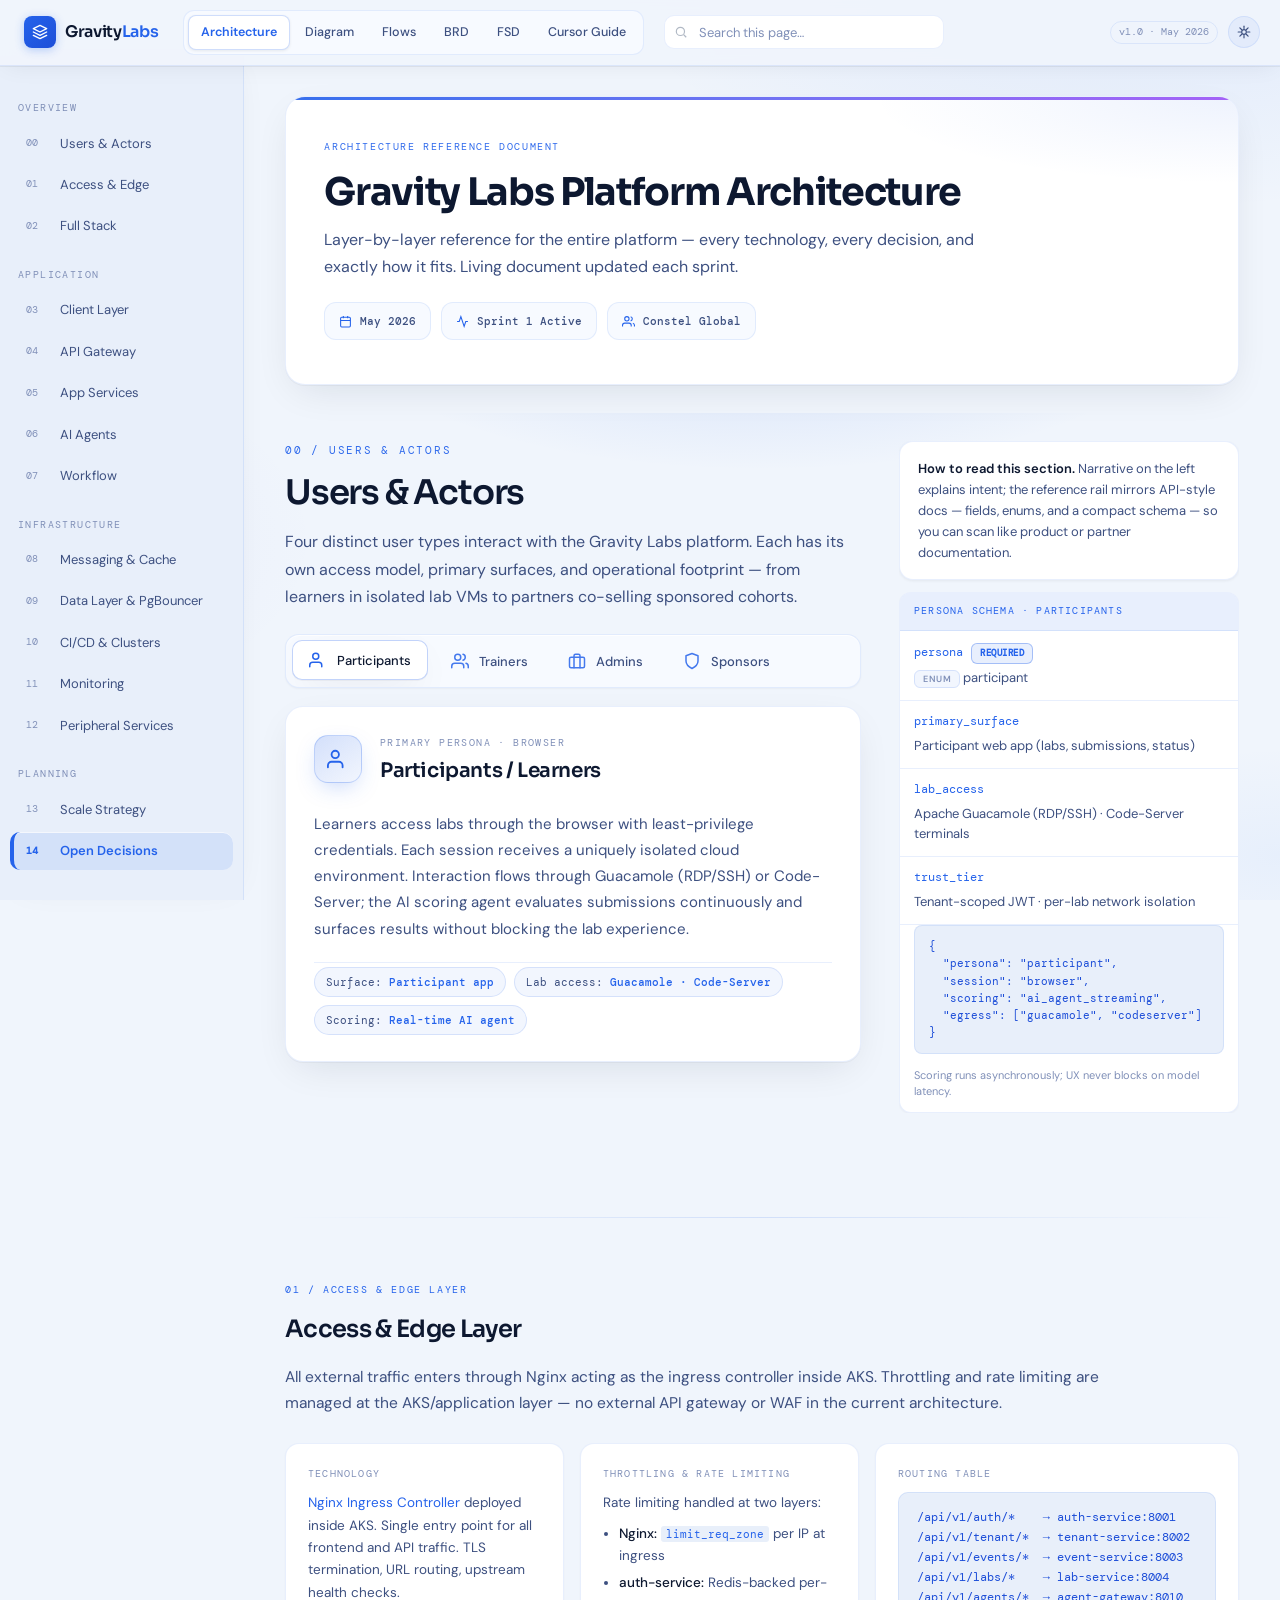
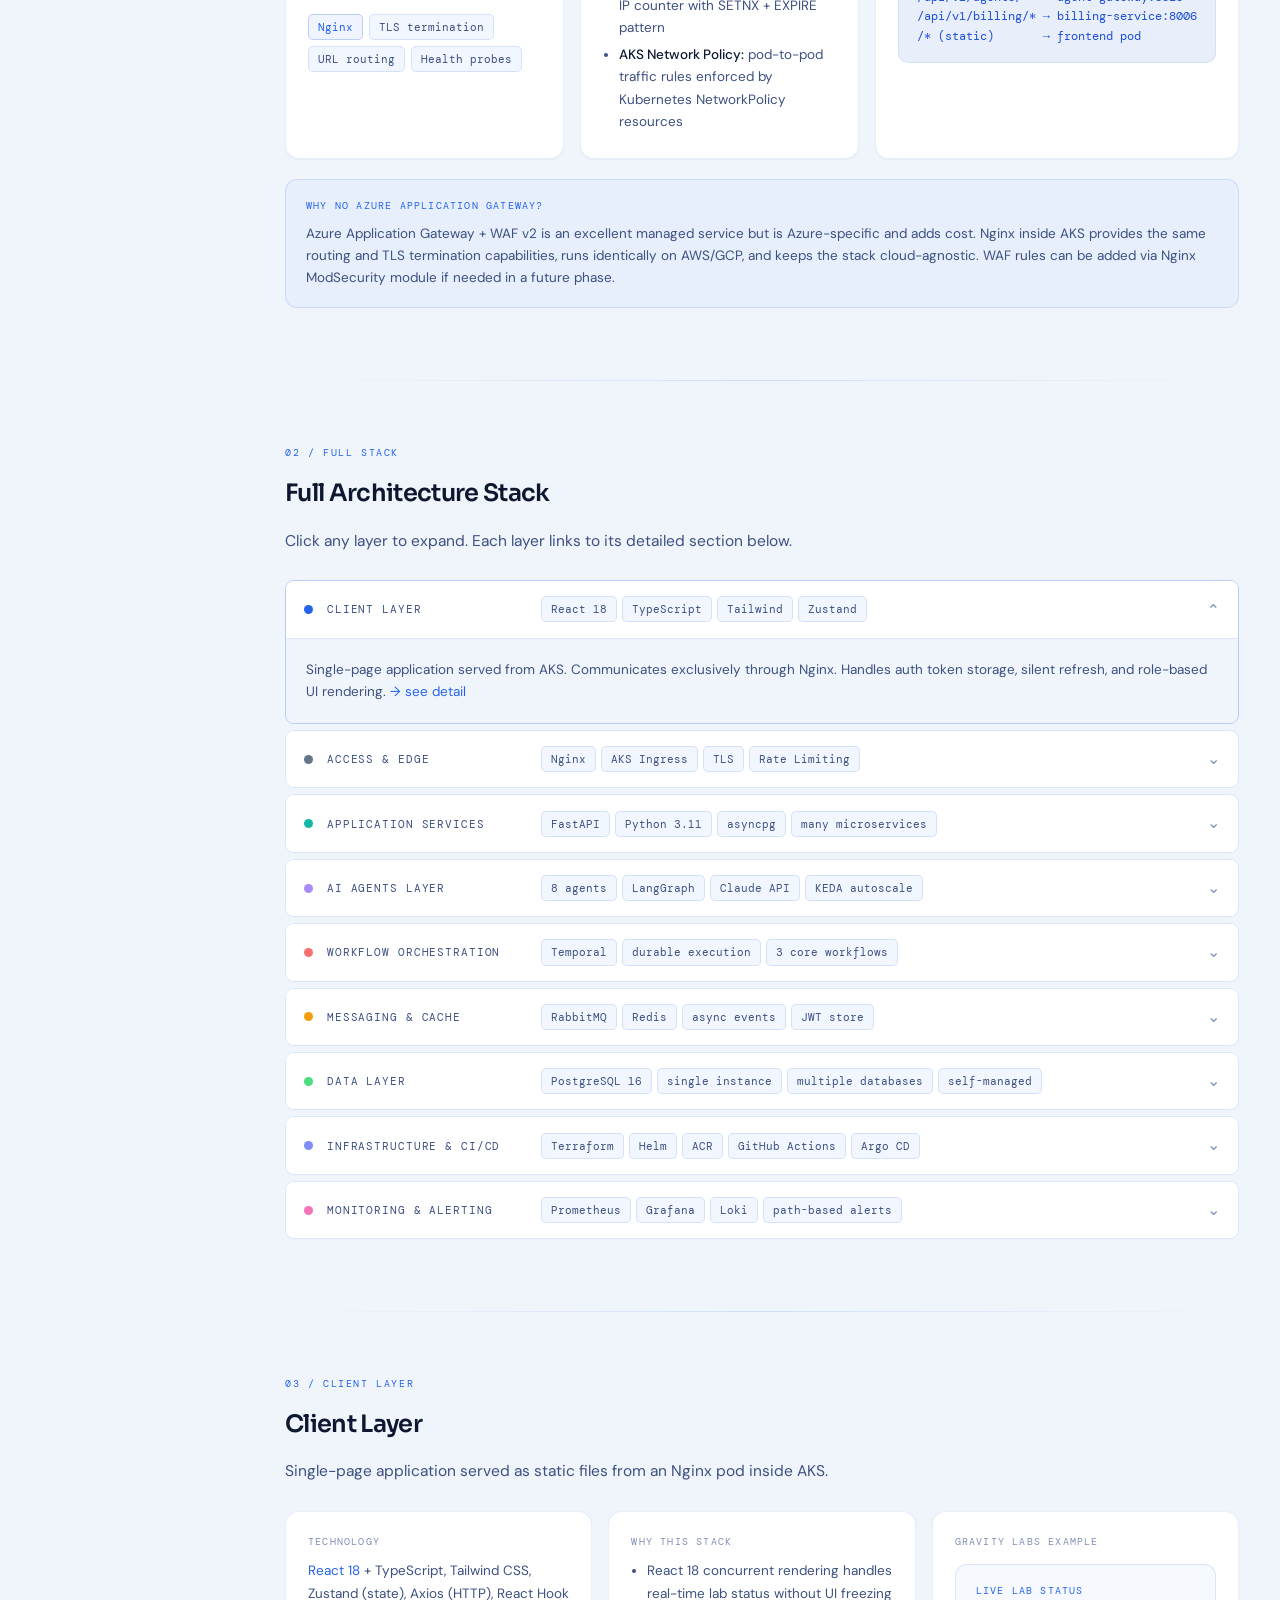
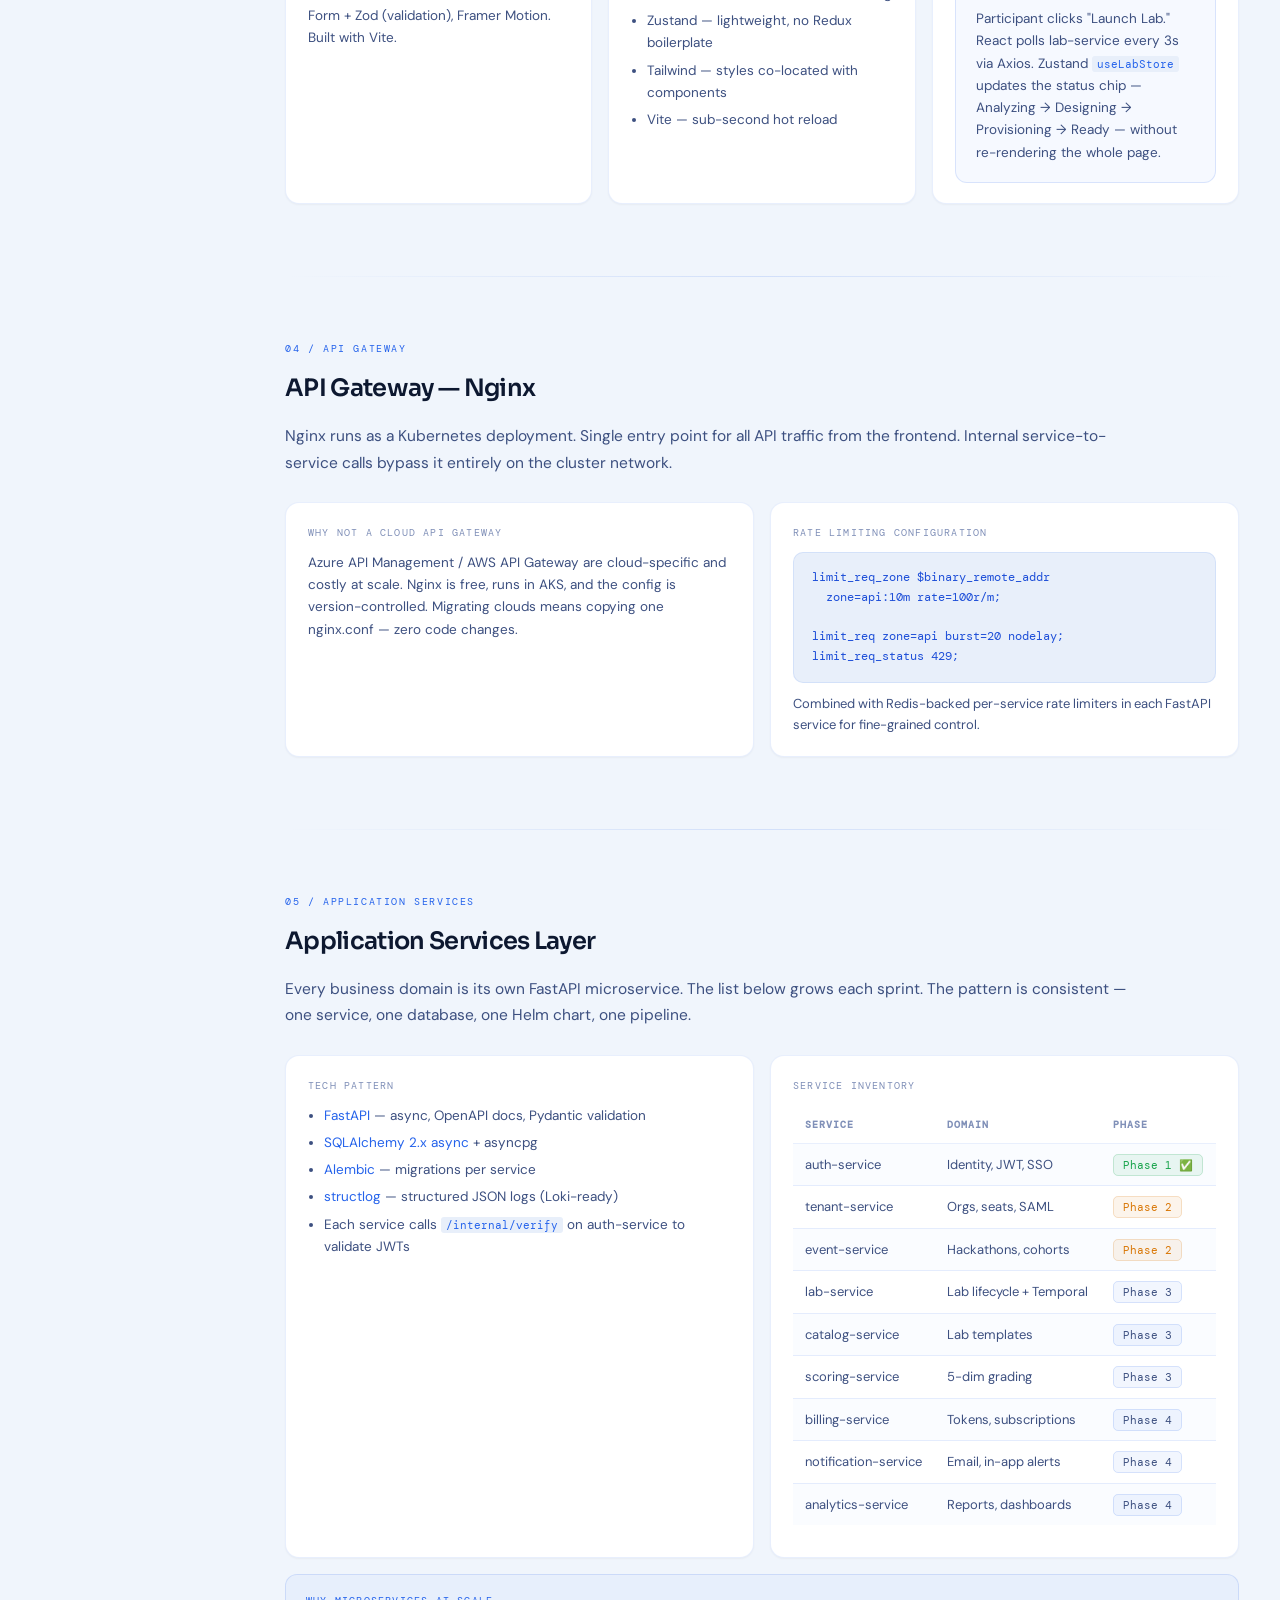
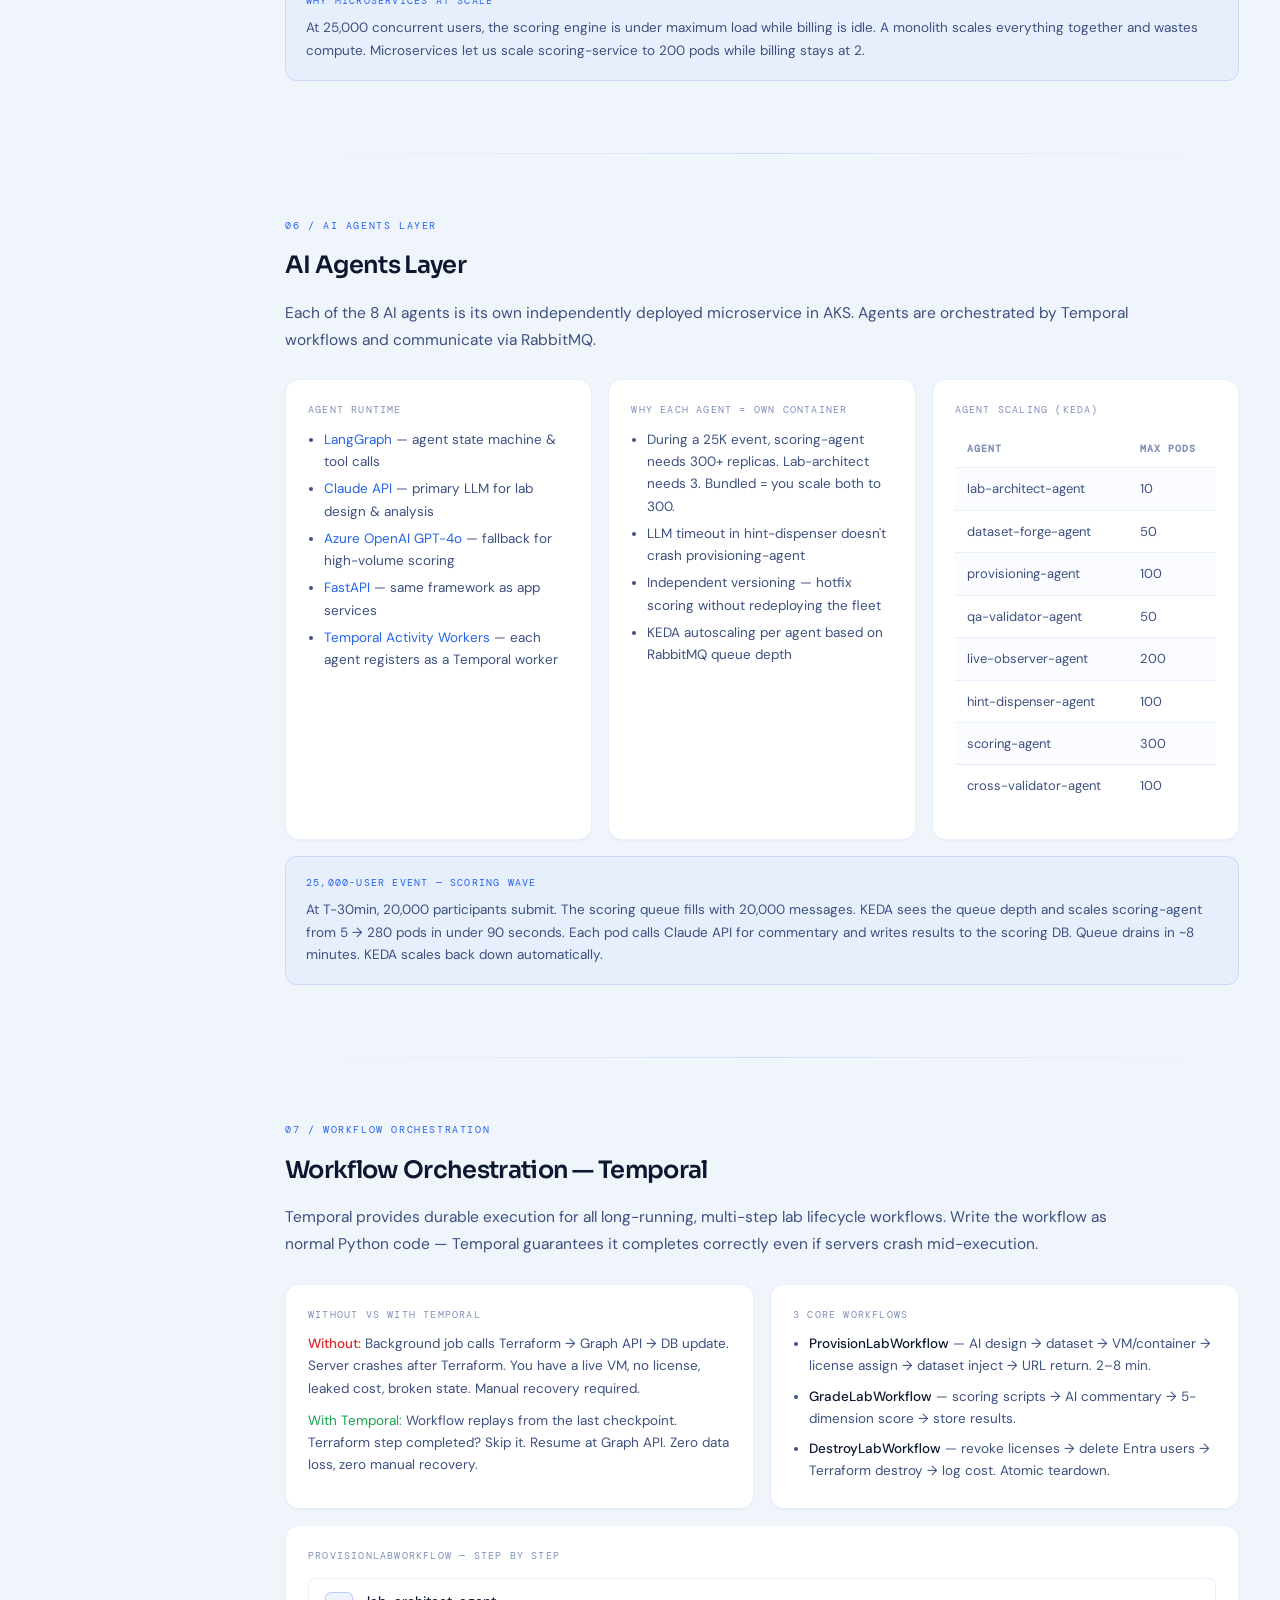
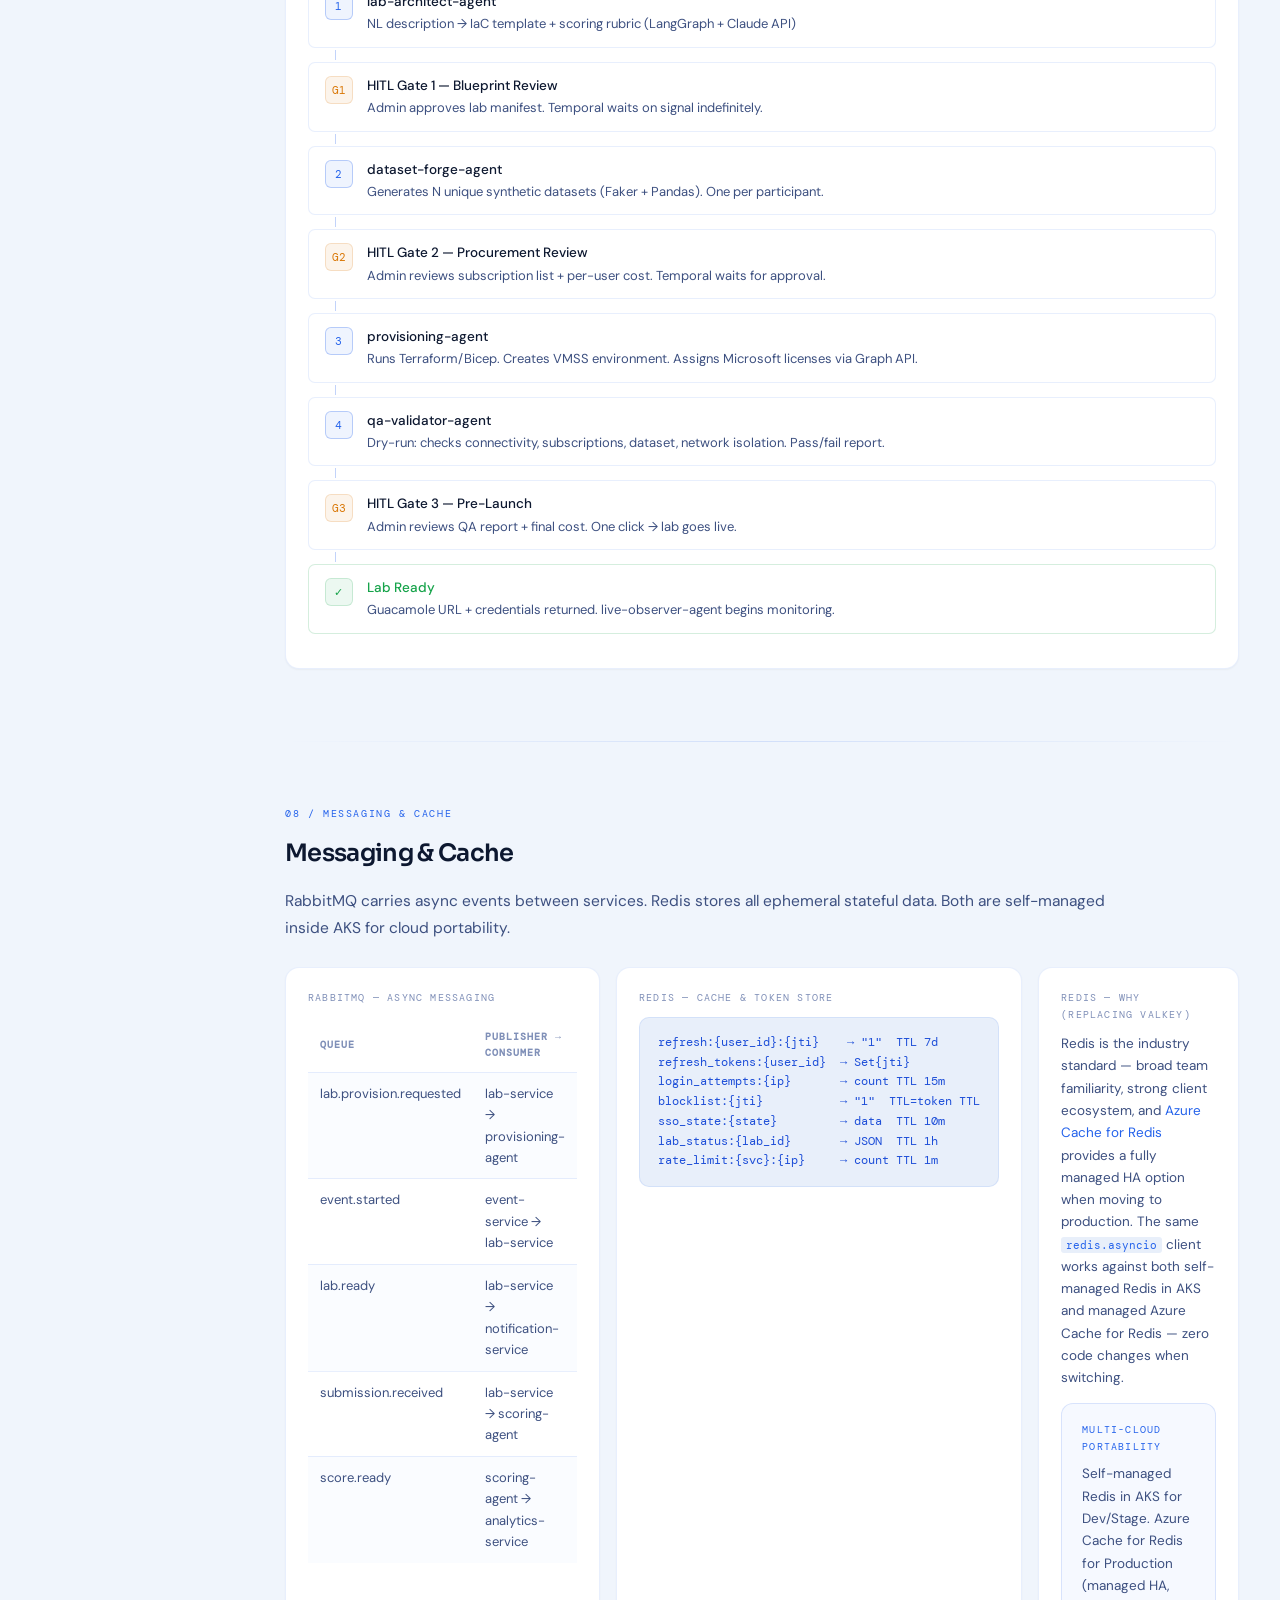
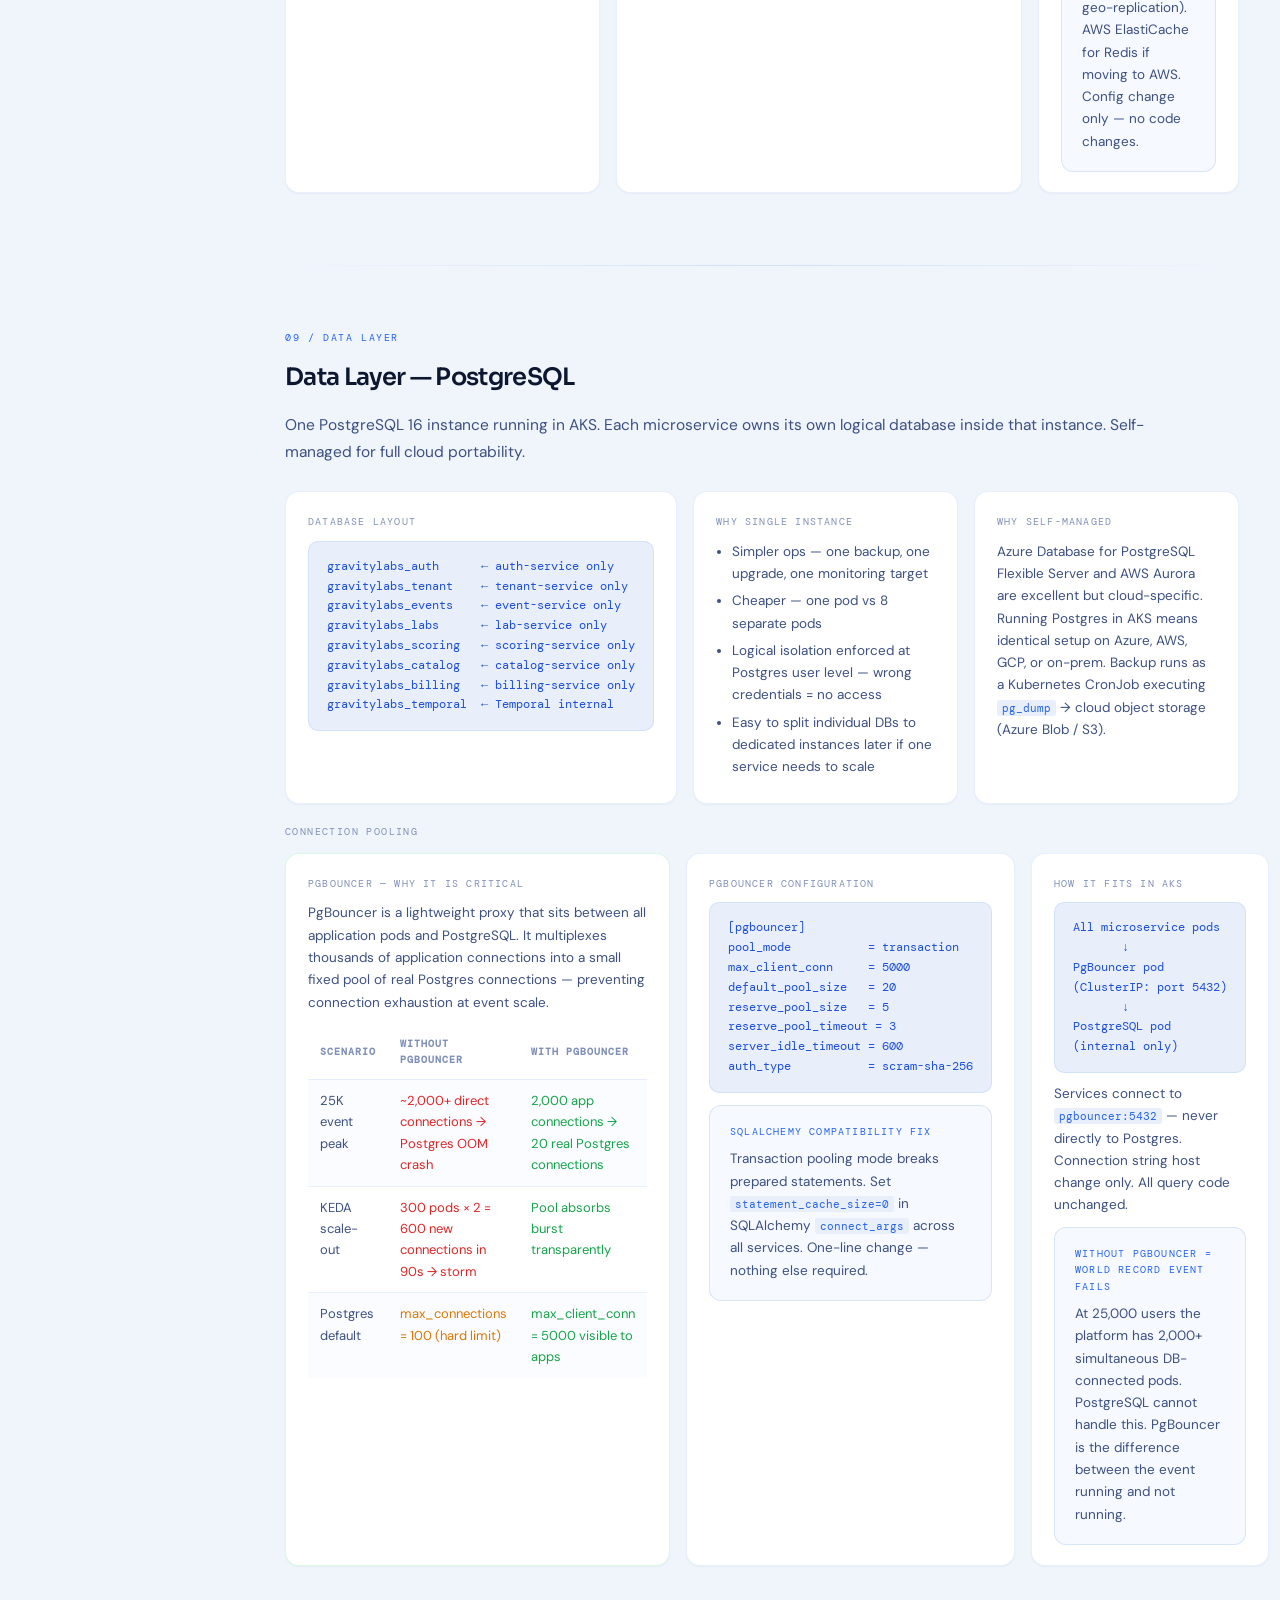
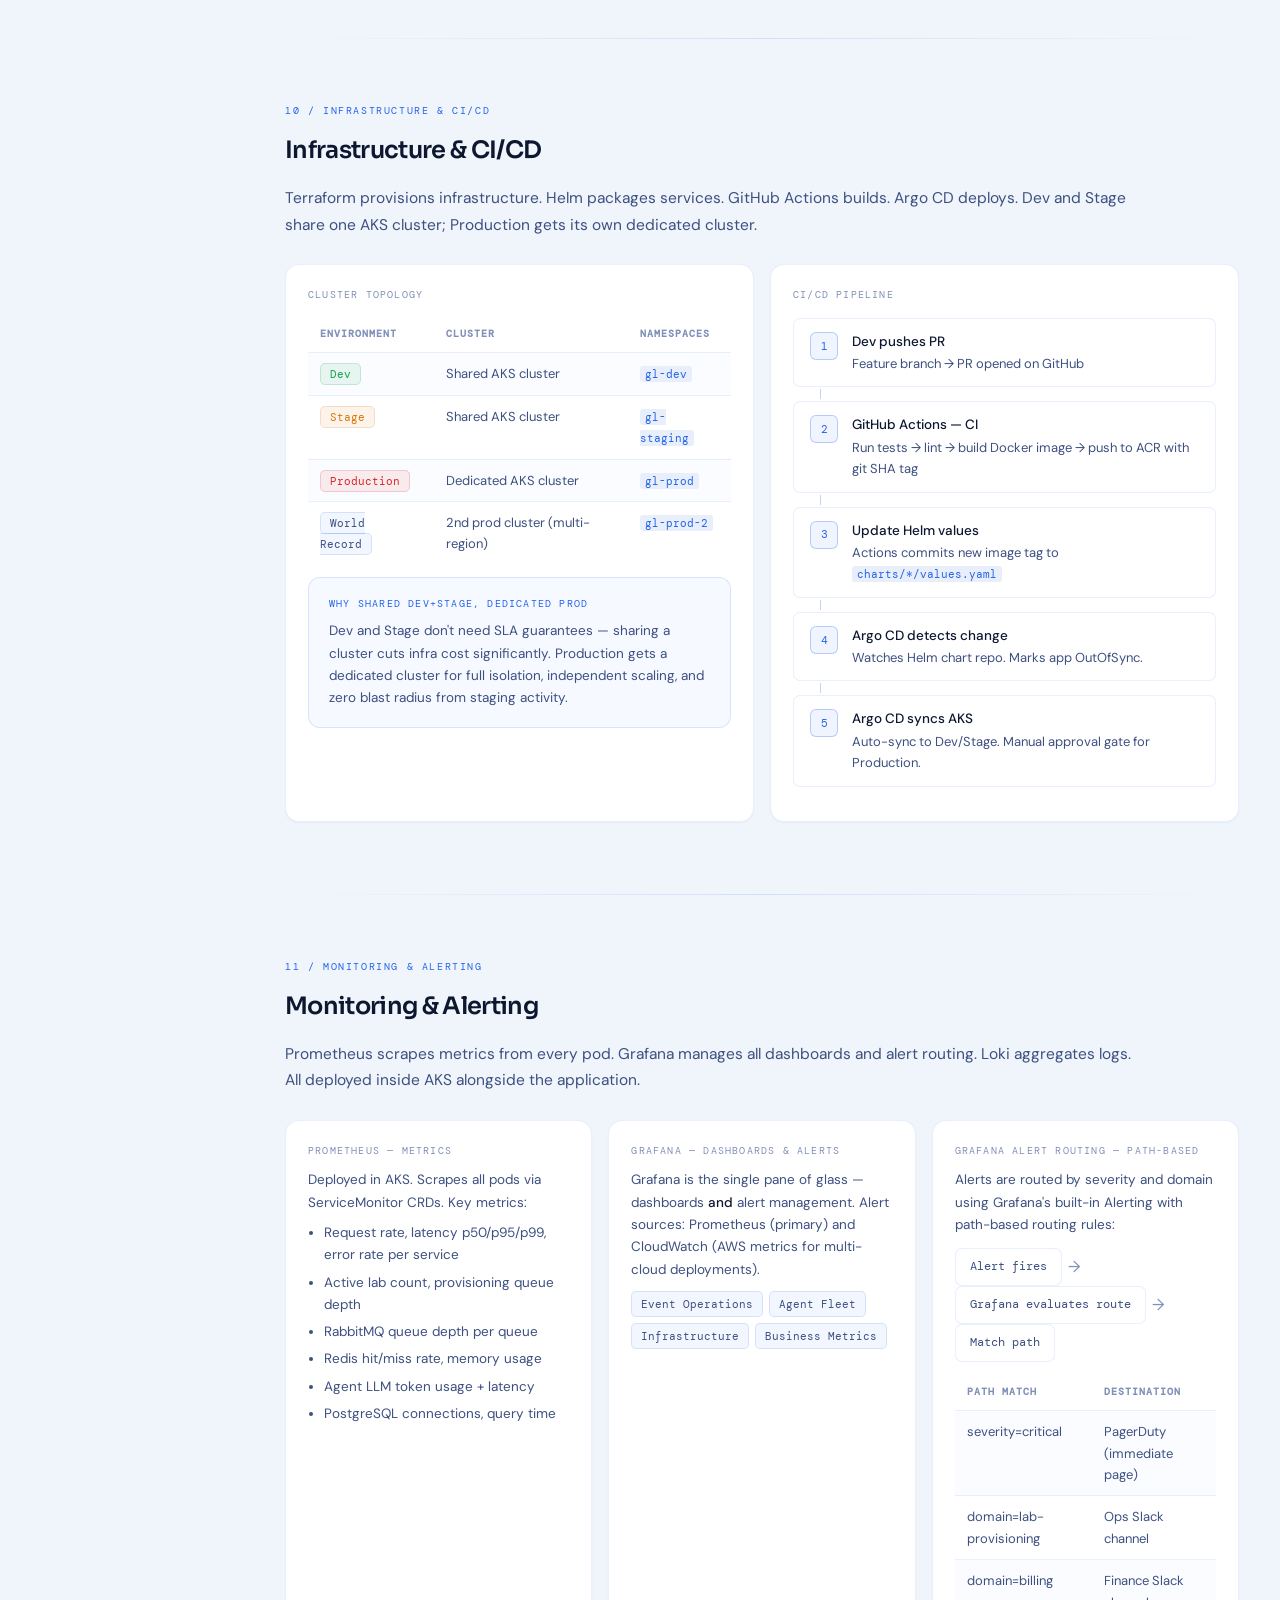
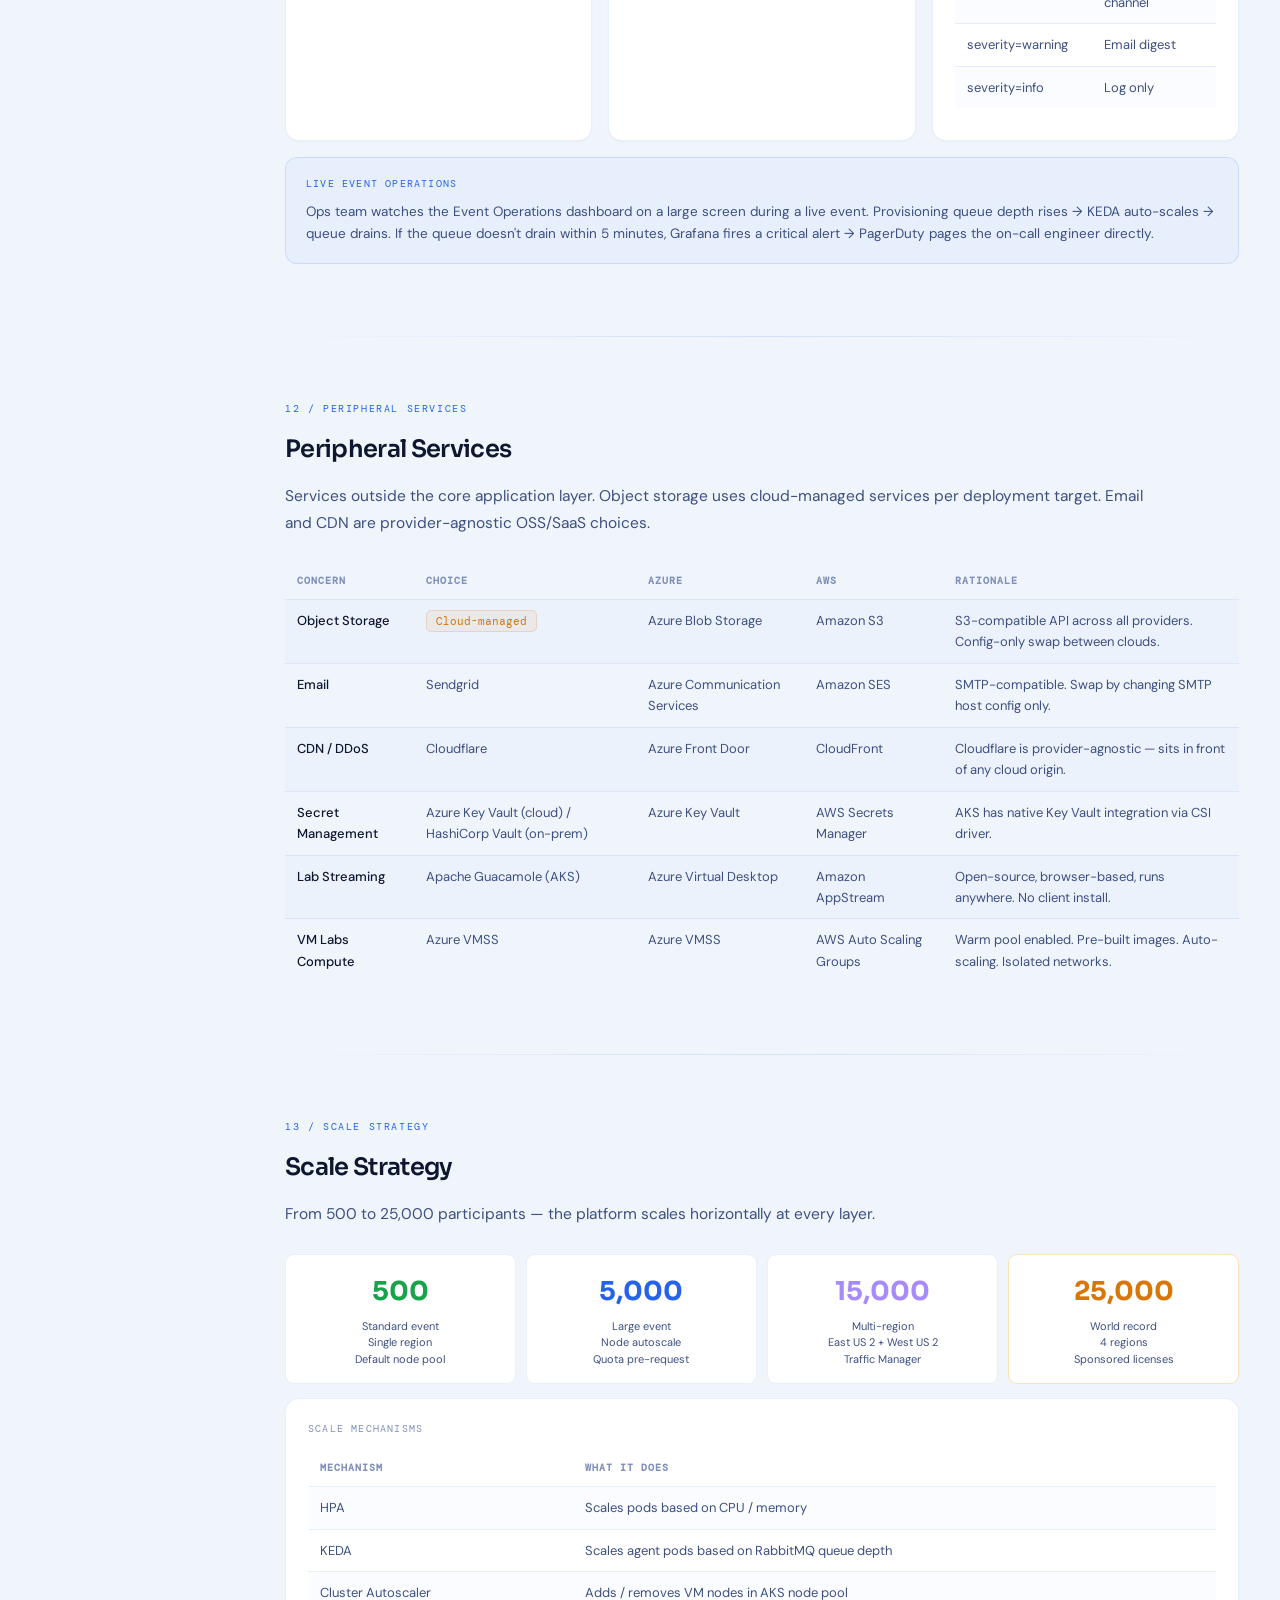
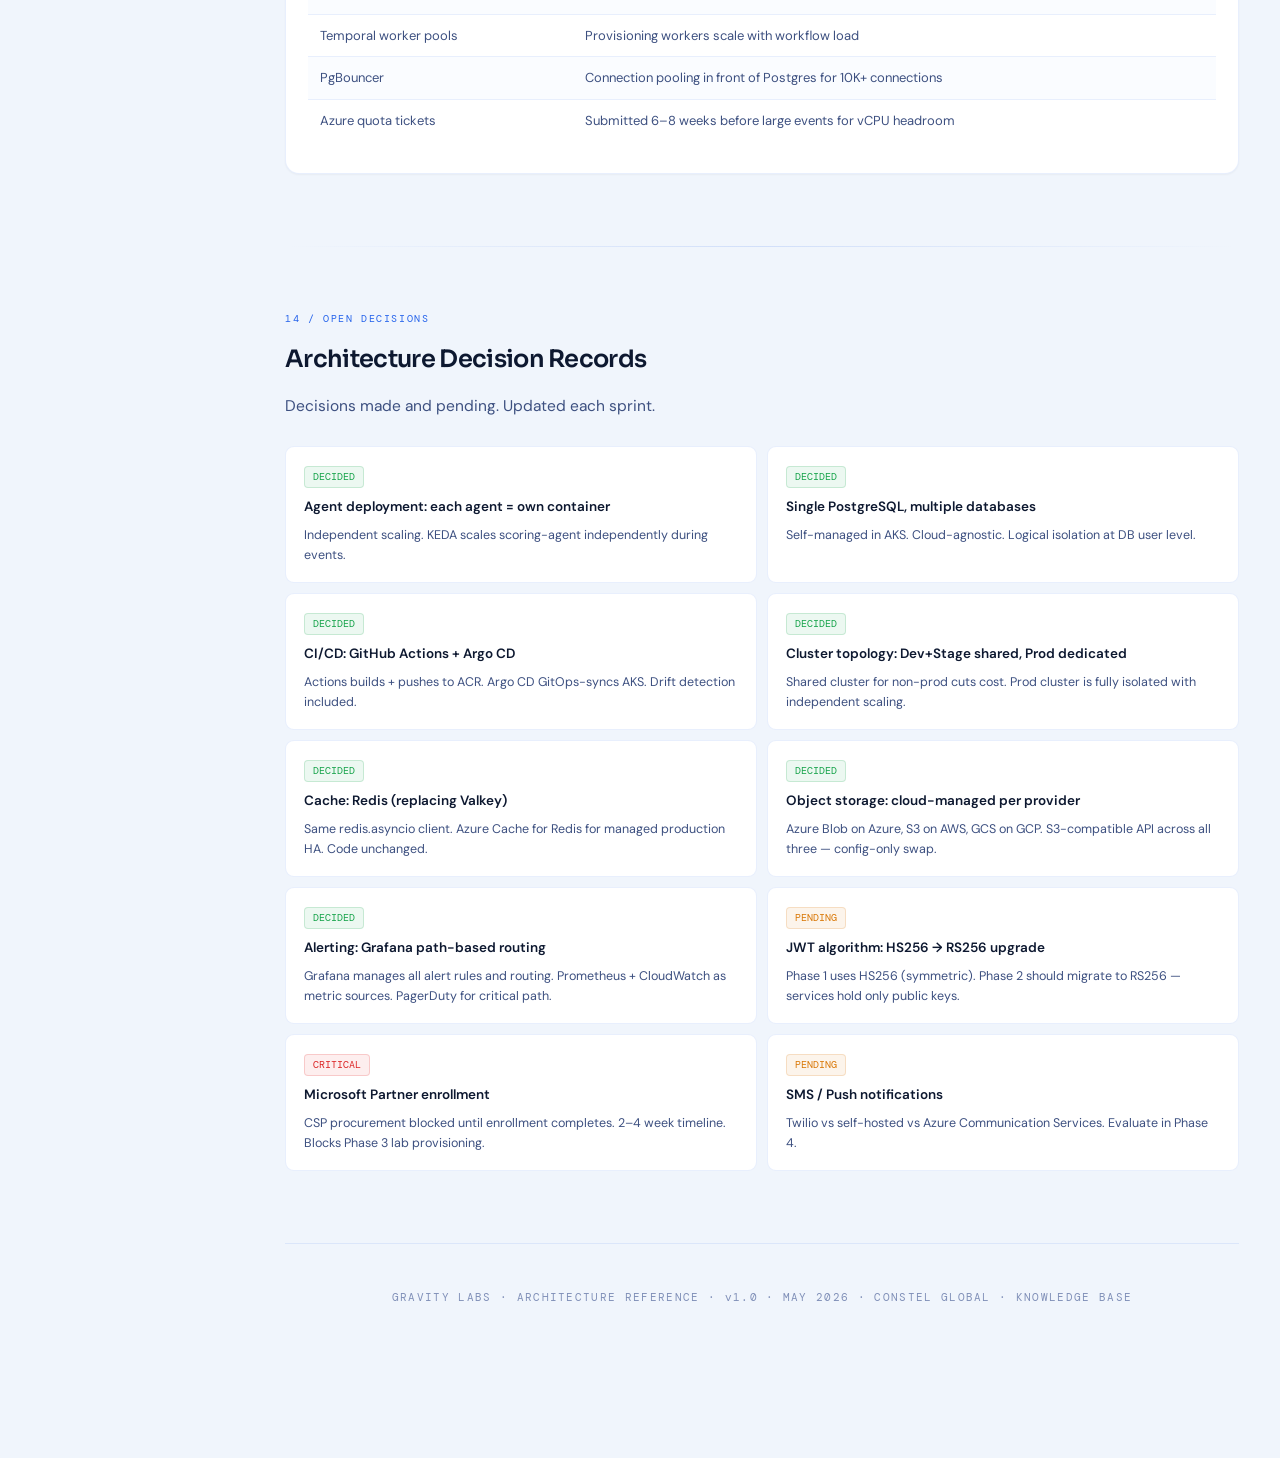
==== commit 48e05c6b: "V1" ====
--- a/index.html
+++ b/index.html
@@ -6,190 +6,8 @@
 <title>Gravity Labs — Architecture Reference</title>
 <link rel="preconnect" href="https://fonts.googleapis.com">
 <link href="https://fonts.googleapis.com/css2?family=Sora:wght@300;400;500;600;700&family=DM+Sans:wght@300;400;500&family=DM+Mono:wght@400;500&display=swap" rel="stylesheet">
-<style>
-*,*::before,*::after{box-sizing:border-box;margin:0;padding:0}
-html{scroll-behavior:smooth}
-
-:root{--transition:0.3s cubic-bezier(0.4,0,0.2,1)}
-
-[data-theme="dark"]{
-  --bg:#0a0e1a;--bg2:#111520;--bg3:#181e2e;
-  --border:rgba(255,255,255,0.07);--border-active:rgba(255,255,255,0.16);
-  --text:#e8edf8;--text2:#7a85a8;--text3:#3e4660;
-  --accent:#2563eb;--accent-h:#3b74f8;--accent-soft:rgba(37,99,235,0.12);--accent-glow:rgba(37,99,235,0.22);
-  --tag-bg:rgba(255,255,255,0.05);--tag-border:rgba(255,255,255,0.1);
-  --sidebar-bg:#0d1120;--sidebar-active:rgba(37,99,235,0.12);
-  --nav-bg:rgba(10,14,26,0.92);
-  --code-bg:#0d1120;--code-text:#a5b4fc;
-  --chip-green:rgba(74,222,128,0.1);--chip-green-t:rgba(74,222,128,0.2);--chip-green-c:#4ade80;
-  --chip-amber:rgba(251,191,36,0.1);--chip-amber-t:rgba(251,191,36,0.2);--chip-amber-c:#fbbf24;
-  --chip-red:rgba(248,113,113,0.1);--chip-red-t:rgba(248,113,113,0.2);--chip-red-c:#f87171;
-  --table-stripe:rgba(255,255,255,0.02);
-  --example-bg:rgba(37,99,235,0.06);--example-border:rgba(37,99,235,0.18);
-}
-[data-theme="light"]{
-  --bg:#f0f5fc;--bg2:#ffffff;--bg3:#f7faff;
-  --border:rgba(37,99,235,0.1);--border-active:rgba(37,99,235,0.28);
-  --text:#0d1830;--text2:#3d5080;--text3:#8090b8;
-  --accent:#2563eb;--accent-h:#1d4ed8;--accent-soft:rgba(37,99,235,0.07);--accent-glow:rgba(37,99,235,0.14);
-  --tag-bg:rgba(37,99,235,0.06);--tag-border:rgba(37,99,235,0.14);
-  --sidebar-bg:#e8effa;--sidebar-active:rgba(37,99,235,0.1);
-  --nav-bg:rgba(240,245,252,0.92);
-  --code-bg:#e8effa;--code-text:#1d4ed8;
-  --chip-green:rgba(22,163,74,0.08);--chip-green-t:rgba(22,163,74,0.18);--chip-green-c:#16a34a;
-  --chip-amber:rgba(217,119,6,0.08);--chip-amber-t:rgba(217,119,6,0.18);--chip-amber-c:#d97706;
-  --chip-red:rgba(220,38,38,0.08);--chip-red-t:rgba(220,38,38,0.18);--chip-red-c:#dc2626;
-  --table-stripe:rgba(37,99,235,0.02);
-  --example-bg:rgba(37,99,235,0.04);--example-border:rgba(37,99,235,0.14);
-}
-
-body{font-family:'DM Sans',sans-serif;font-size:15px;line-height:1.7;background:var(--bg);color:var(--text);transition:background var(--transition),color var(--transition);min-height:100vh}
-
-/* ── TOP NAV ── */
-.topnav{position:fixed;top:0;left:0;right:0;z-index:200;height:56px;display:flex;align-items:center;padding:0 32px;gap:24px;background:var(--nav-bg);backdrop-filter:blur(12px);border-bottom:1px solid var(--border);transition:background var(--transition),border-color var(--transition)}
-.logo{display:flex;align-items:center;gap:9px;text-decoration:none;flex-shrink:0}
-.logo-icon{width:32px;height:32px;background:linear-gradient(135deg,#2563eb,#1d4ed8);border-radius:8px;display:flex;align-items:center;justify-content:center;box-shadow:0 2px 10px rgba(37,99,235,0.3)}
-.logo-icon svg{width:16px;height:16px}
-.logo-wordmark{font-family:'Sora',sans-serif;font-size:16px;font-weight:600;color:var(--text);letter-spacing:-0.02em;transition:color var(--transition)}
-.logo-wordmark span{color:var(--accent)}
-.nav-tabs{display:flex;align-items:center;gap:2px;margin-left:24px}
-.nav-tab{font-size:13px;font-weight:500;padding:6px 14px;border-radius:6px;text-decoration:none;color:var(--text2);transition:all var(--transition);border:1px solid transparent}
-.nav-tab:hover{color:var(--text);background:var(--accent-soft)}
-.nav-tab.active{color:var(--accent);background:var(--accent-soft);border-color:var(--border-active)}
-.nav-right{margin-left:auto;display:flex;align-items:center;gap:12px}
-.version-badge{font-family:'DM Mono',monospace;font-size:11px;padding:3px 9px;border-radius:100px;border:1px solid var(--border);color:var(--text3);transition:all var(--transition)}
-.theme-btn{width:32px;height:32px;border-radius:50%;border:1px solid var(--border);background:var(--tag-bg);cursor:pointer;display:flex;align-items:center;justify-content:center;color:var(--text2);transition:all var(--transition)}
-.theme-btn:hover{border-color:var(--accent);color:var(--accent);background:var(--accent-soft)}
-.theme-btn svg{width:14px;height:14px}
-.i-sun{display:none}.i-moon{display:block}
-[data-theme="light"] .i-sun{display:block}[data-theme="light"] .i-moon{display:none}
-
-/* ── PAGE LAYOUT ── */
-.page-wrap{display:flex;min-height:100vh;padding-top:56px}
-
-/* ── SIDEBAR ── */
-.sidebar{width:240px;flex-shrink:0;position:fixed;top:56px;bottom:0;left:0;overflow-y:auto;background:var(--sidebar-bg);border-right:1px solid var(--border);padding:24px 0 48px;transition:background var(--transition),border-color var(--transition)}
-.sidebar::-webkit-scrollbar{width:4px}.sidebar::-webkit-scrollbar-thumb{background:var(--border);border-radius:2px}
-.sb-section-label{font-family:'DM Mono',monospace;font-size:10px;letter-spacing:0.12em;text-transform:uppercase;color:var(--text3);padding:0 20px;margin:20px 0 6px;transition:color var(--transition)}
-.sb-link{display:flex;align-items:center;gap:10px;padding:7px 20px;font-size:13px;color:var(--text2);text-decoration:none;transition:all var(--transition);border-left:2px solid transparent;cursor:pointer}
-.sb-link:hover{color:var(--text);background:var(--accent-soft)}
-.sb-link.active{color:var(--accent);background:var(--sidebar-active);border-left-color:var(--accent);font-weight:500}
-.sb-link .sb-num{font-family:'DM Mono',monospace;font-size:10px;color:var(--text3);min-width:22px;transition:color var(--transition)}
-.sb-link.active .sb-num{color:var(--accent)}
-
-/* ── MAIN CONTENT ── */
-.main-content{margin-left:240px;flex:1;min-width:0;padding:48px 64px 120px;max-width:960px}
-
-/* ── SECTION ── */
-.doc-section{margin-bottom:80px;scroll-margin-top:80px}
-.section-eyebrow{font-family:'DM Mono',monospace;font-size:10px;letter-spacing:0.14em;text-transform:uppercase;color:var(--accent);margin-bottom:12px}
-.section-title{font-family:'Sora',sans-serif;font-size:22px;font-weight:600;letter-spacing:-0.02em;color:var(--text);margin-bottom:16px;transition:color var(--transition)}
-.section-lead{color:var(--text2);font-size:15px;line-height:1.75;max-width:680px;margin-bottom:28px}
-.divider{border:none;border-top:1px solid var(--border);margin:80px 0;transition:border-color var(--transition)}
-
-/* ── PAGE INTRO ── */
-.page-intro{margin-bottom:56px;padding-bottom:40px;border-bottom:1px solid var(--border)}
-.page-intro h1{font-family:'Sora',sans-serif;font-size:30px;font-weight:700;letter-spacing:-0.025em;color:var(--text);margin-bottom:12px}
-.page-intro p{color:var(--text2);font-size:15px;max-width:600px}
-.intro-meta{display:flex;gap:16px;margin-top:16px;flex-wrap:wrap}
-.intro-meta-item{display:flex;align-items:center;gap:6px;font-size:12px;color:var(--text3);font-family:'DM Mono',monospace}
-.intro-meta-item svg{width:12px;height:12px;color:var(--accent)}
-
-/* ── CARDS GRID ── */
-.cards{display:grid;grid-template-columns:repeat(3,1fr);gap:16px;margin-bottom:20px}
-.cards-2{grid-template-columns:repeat(2,1fr)}
-.card{background:var(--bg2);border:1px solid var(--border);border-radius:10px;padding:20px;transition:all var(--transition)}
-.card:hover{border-color:var(--border-active)}
-.card-label{font-family:'DM Mono',monospace;font-size:10px;letter-spacing:0.12em;text-transform:uppercase;color:var(--text3);margin-bottom:10px}
-.card p,.card ul{color:var(--text2);font-size:13.5px;line-height:1.65}
-.card ul{padding-left:16px}
-.card ul li{margin-bottom:5px}
-
-/* ── TAGS ── */
-.tags{display:flex;flex-wrap:wrap;gap:6px;margin:10px 0}
-.tag{font-family:'DM Mono',monospace;font-size:11px;padding:3px 9px;border-radius:5px;border:1px solid var(--tag-border);background:var(--tag-bg);color:var(--text2)}
-.tag.blue{color:var(--accent);border-color:rgba(37,99,235,0.25);background:rgba(37,99,235,0.07)}
-.tag.green{color:var(--chip-green-c);border-color:var(--chip-green-t);background:var(--chip-green)}
-.tag.amber{color:var(--chip-amber-c);border-color:var(--chip-amber-t);background:var(--chip-amber)}
-.tag.red{color:var(--chip-red-c);border-color:var(--chip-red-t);background:var(--chip-red)}
-
-/* ── EXAMPLE BOX ── */
-.example{background:var(--example-bg);border:1px solid var(--example-border);border-radius:8px;padding:16px 18px;margin-top:14px}
-.example-label{font-family:'DM Mono',monospace;font-size:10px;letter-spacing:0.12em;text-transform:uppercase;color:var(--accent);margin-bottom:8px}
-.example p{color:var(--text2);font-size:13.5px;line-height:1.65}
-
-/* ── CODE ── */
-.code{background:var(--code-bg);border:1px solid var(--border);border-radius:7px;padding:14px 18px;font-family:'DM Mono',monospace;font-size:12px;color:var(--code-text);overflow-x:auto;white-space:pre;margin:10px 0;transition:all var(--transition)}
-
-/* ── TABLE ── */
-.tbl{width:100%;border-collapse:collapse;font-size:13px;margin:12px 0}
-.tbl th{font-family:'DM Mono',monospace;font-size:10px;letter-spacing:0.1em;text-transform:uppercase;color:var(--text3);padding:10px 12px;text-align:left;border-bottom:1px solid var(--border)}
-.tbl td{padding:10px 12px;border-bottom:1px solid var(--border);color:var(--text2);vertical-align:top}
-.tbl tr:last-child td{border-bottom:none}
-.tbl tr:nth-child(even) td{background:var(--table-stripe)}
-
-/* ── PIPELINE ── */
-.pipeline{display:flex;flex-direction:column;gap:2px;margin:14px 0}
-.pipe-stage{display:flex;align-items:flex-start;gap:14px;padding:12px 16px;background:var(--bg2);border:1px solid var(--border);border-radius:7px;transition:all var(--transition)}
-.pipe-num{width:28px;height:28px;border-radius:6px;background:var(--accent-soft);border:1px solid var(--border-active);display:flex;align-items:center;justify-content:center;font-family:'DM Mono',monospace;font-size:11px;color:var(--accent);flex-shrink:0;margin-top:1px}
-.pipe-name{font-size:13.5px;font-weight:500;color:var(--text);min-width:180px}
-.pipe-detail{font-size:13px;color:var(--text2)}
-.pipe-connector{width:1px;height:10px;background:var(--border-active);margin-left:27px}
-
-/* ── LAYER STACK ── */
-.layer-stack{display:flex;flex-direction:column;gap:6px;margin:16px 0}
-.layer-item{border:1px solid var(--border);border-radius:9px;overflow:hidden;transition:border-color var(--transition)}
-.layer-item:hover{border-color:var(--border-active)}
-.layer-item.open{border-color:var(--border-active)}
-.layer-hd{display:flex;align-items:center;gap:14px;padding:14px 18px;cursor:pointer;background:var(--bg2);user-select:none}
-.layer-dot{width:9px;height:9px;border-radius:50%;flex-shrink:0}
-.layer-name{font-family:'DM Mono',monospace;font-size:11px;letter-spacing:0.08em;text-transform:uppercase;color:var(--text2);min-width:200px}
-.layer-tags{display:flex;gap:5px;flex-wrap:wrap;flex:1}
-.layer-chev{margin-left:auto;color:var(--text3);transition:transform 0.25s;flex-shrink:0;font-size:16px}
-.layer-item.open .layer-chev{transform:rotate(180deg)}
-.layer-bd{display:none;padding:20px 20px 20px;background:var(--bg);border-top:1px solid var(--border)}
-.layer-item.open .layer-bd{display:block}
-
-/* ── ACTOR CHIPS ── */
-.actors{display:flex;gap:10px;flex-wrap:wrap;margin:12px 0}
-.actor{display:flex;align-items:center;gap:8px;padding:10px 14px;background:var(--bg2);border:1px solid var(--border);border-radius:8px;font-size:13px;color:var(--text2);transition:all var(--transition)}
-.actor:hover{border-color:var(--border-active);color:var(--text)}
-.actor svg{width:16px;height:16px;color:var(--accent);flex-shrink:0}
-
-/* ── SCALE ROW ── */
-.scale-row{display:grid;grid-template-columns:repeat(4,1fr);gap:10px;margin:14px 0}
-.scale-card{background:var(--bg2);border:1px solid var(--border);border-radius:9px;padding:16px;text-align:center;transition:all var(--transition)}
-.scale-card:hover{border-color:var(--border-active)}
-.scale-num{font-family:'Sora',sans-serif;font-size:26px;font-weight:700;margin-bottom:4px}
-.scale-sub{font-size:11px;color:var(--text2);line-height:1.5}
-
-/* ── ADR GRID ── */
-.adr-grid{display:grid;grid-template-columns:1fr 1fr;gap:10px}
-.adr-card{background:var(--bg2);border:1px solid var(--border);border-radius:9px;padding:16px 18px;transition:all var(--transition)}
-.adr-status{display:inline-block;font-family:'DM Mono',monospace;font-size:10px;padding:2px 8px;border-radius:4px;margin-bottom:8px}
-.adr-card h4{font-size:13.5px;font-weight:600;color:var(--text);margin-bottom:6px}
-.adr-card p{font-size:12.5px;color:var(--text2)}
-
-/* ── ALERT PATH ── */
-.alert-path{display:flex;align-items:center;gap:0;flex-wrap:wrap;margin:12px 0}
-.ap-step{background:var(--bg2);border:1px solid var(--border);border-radius:7px;padding:8px 14px;font-size:12px;font-family:'DM Mono',monospace;color:var(--text2);white-space:nowrap}
-.ap-arrow{color:var(--text3);padding:0 6px;font-size:16px}
-
-/* ── SERVICE GRID ── */
-.svc-grid{display:flex;flex-wrap:wrap;gap:7px;margin:10px 0}
-.svc-chip{font-family:'DM Mono',monospace;font-size:11px;padding:5px 10px;border-radius:6px;border:1px solid}
-
-/* ── HIGHLIGHT ── */
-.hl{color:var(--text);font-weight:500}
-.hl-blue{color:var(--accent)}
-.hl-green{color:var(--chip-green-c)}
-.hl-amber{color:var(--chip-amber-c)}
-.hl-red{color:var(--chip-red-c)}
-
-/* ── RESPONSIVE ── */
-@media(max-width:900px){.sidebar{display:none}.main-content{margin-left:0;padding:32px 24px 80px}}
-@media(max-width:600px){.cards{grid-template-columns:1fr}.scale-row{grid-template-columns:1fr 1fr}.adr-grid{grid-template-columns:1fr}}
-</style>
+<link rel="stylesheet" href="shared.css">
+<link rel="stylesheet" href="architecture.css">
 </head>
 <body>
 
@@ -204,10 +22,19 @@
     <span class="logo-wordmark">Gravity<span>Labs</span></span>
   </a>
   <div class="nav-tabs">
-    <a class="nav-tab active" href="index.html">Documentation</a>
-    <a class="nav-tab" href="diagram.html">Architecture</a>
+    <a class="nav-tab active" href="index.html">Architecture</a>
+    <a class="nav-tab" href="diagram.html">Diagram</a>
     <a class="nav-tab" href="flows.html">Flows</a>
-  </div>
+    <a class="nav-tab" href="brd.html">BRD</a>
+    <a class="nav-tab" href="fsd.html">FSD</a>
+    <a class="nav-tab" href="cursor.html">Cursor Guide</a>
+  </div>
+  <div class="nav-search-wrap" role="search">
+    <label class="sr-only" for="gl-doc-search">Search this page</label>
+    <input type="search" id="gl-doc-search" class="nav-search-input" placeholder="Search this page…" autocomplete="off" />
+    <div id="gl-doc-search-results" class="nav-search-results" hidden></div>
+  </div>
+  <button type="button" class="nav-mtoggle" onclick="glToggleNav()" aria-label="Open section menu" aria-expanded="false" aria-controls="sidebar"><span></span><span></span><span></span></button>
   <div class="nav-right">
     <span class="version-badge">v1.0 · May 2026</span>
     <button class="theme-btn" onclick="toggleTheme()" aria-label="Toggle theme">
@@ -218,33 +45,35 @@
 </nav>
 
 <div class="page-wrap">
+<div class="sb-backdrop" id="sb-backdrop" onclick="glCloseNav()" aria-hidden="true"></div>
 <!-- SIDEBAR -->
 <aside class="sidebar" id="sidebar">
-  <div class="sb-section-label">Overview</div>
-  <a class="sb-link active" onclick="scrollTo('s00')"><span class="sb-num">00</span>Users &amp; Actors</a>
-  <a class="sb-link" onclick="scrollTo('s01')"><span class="sb-num">01</span>Access &amp; Edge</a>
-  <a class="sb-link" onclick="scrollTo('s02')"><span class="sb-num">02</span>Full Stack</a>
-  <div class="sb-section-label">Application</div>
-  <a class="sb-link" onclick="scrollTo('s03')"><span class="sb-num">03</span>Client Layer</a>
-  <a class="sb-link" onclick="scrollTo('s04')"><span class="sb-num">04</span>API Gateway</a>
-  <a class="sb-link" onclick="scrollTo('s05')"><span class="sb-num">05</span>App Services</a>
-  <a class="sb-link" onclick="scrollTo('s06')"><span class="sb-num">06</span>AI Agents</a>
-  <a class="sb-link" onclick="scrollTo('s07')"><span class="sb-num">07</span>Workflow</a>
-  <div class="sb-section-label">Infrastructure</div>
-  <a class="sb-link" onclick="scrollTo('s08')"><span class="sb-num">08</span>Messaging &amp; Cache</a>
-  <a class="sb-link" onclick="scrollTo('s09')"><span class="sb-num">09</span>Data Layer</a>
-  <a class="sb-link" onclick="scrollTo('s10')"><span class="sb-num">10</span>CI/CD &amp; Clusters</a>
-  <a class="sb-link" onclick="scrollTo('s11')"><span class="sb-num">11</span>Monitoring</a>
-  <a class="sb-link" onclick="scrollTo('s12')"><span class="sb-num">12</span>Peripheral Services</a>
-  <div class="sb-section-label">Planning</div>
-  <a class="sb-link" onclick="scrollTo('s13')"><span class="sb-num">13</span>Scale Strategy</a>
-  <a class="sb-link" onclick="scrollTo('s14')"><span class="sb-num">14</span>Open Decisions</a>
+  <div class="sb-lbl">Overview</div>
+  <a class="sb-a active" href="#s00"><span class="n">00</span>Users &amp; Actors</a>
+  <a class="sb-a" href="#s01"><span class="n">01</span>Access &amp; Edge</a>
+  <a class="sb-a" href="#s02"><span class="n">02</span>Full Stack</a>
+  <div class="sb-lbl">Application</div>
+  <a class="sb-a" href="#s03"><span class="n">03</span>Client Layer</a>
+  <a class="sb-a" href="#s04"><span class="n">04</span>API Gateway</a>
+  <a class="sb-a" href="#s05"><span class="n">05</span>App Services</a>
+  <a class="sb-a" href="#s06"><span class="n">06</span>AI Agents</a>
+  <a class="sb-a" href="#s07"><span class="n">07</span>Workflow</a>
+  <div class="sb-lbl">Infrastructure</div>
+  <a class="sb-a" href="#s08"><span class="n">08</span>Messaging &amp; Cache</a>
+  <a class="sb-a" href="#s09"><span class="n">09</span>Data Layer &amp; PgBouncer</a>
+  <a class="sb-a" href="#s10"><span class="n">10</span>CI/CD &amp; Clusters</a>
+  <a class="sb-a" href="#s11"><span class="n">11</span>Monitoring</a>
+  <a class="sb-a" href="#s12"><span class="n">12</span>Peripheral Services</a>
+  <div class="sb-lbl">Planning</div>
+  <a class="sb-a" href="#s13"><span class="n">13</span>Scale Strategy</a>
+  <a class="sb-a" href="#s14"><span class="n">14</span>Open Decisions</a>
 </aside>
 
 <!-- MAIN CONTENT -->
-<div class="main-content">
-
-  <div class="page-intro">
+<div class="main-content" id="gl-search-scope">
+<div class="content-shell">
+
+  <div class="page-intro page-intro--hero">
     <div class="section-eyebrow">Architecture Reference Document</div>
     <h1>Gravity Labs Platform Architecture</h1>
     <p>Layer-by-layer reference for the entire platform — every technology, every decision, and exactly how it fits. Living document updated each sprint.</p>
@@ -255,22 +84,181 @@
     </div>
   </div>
 
-  <!-- S00: Users & Actors -->
-  <div class="doc-section" id="s00">
-    <div class="section-eyebrow">00 / Users &amp; Actors</div>
-    <h2 class="section-title">Users &amp; Actors</h2>
-    <p class="section-lead">Four distinct user types interact with the Gravity Labs platform, each with different access levels, capabilities, and entry points.</p>
-    <div class="actors">
-      <div class="actor"><svg viewBox="0 0 24 24" fill="none" stroke="currentColor" stroke-width="2" stroke-linecap="round" stroke-linejoin="round"><path d="M17 21v-2a4 4 0 0 0-4-4H5a4 4 0 0 0-4 4v2"/><circle cx="9" cy="7" r="4"/></svg>Participants / Learners</div>
-      <div class="actor"><svg viewBox="0 0 24 24" fill="none" stroke="currentColor" stroke-width="2" stroke-linecap="round" stroke-linejoin="round"><path d="M17 21v-2a4 4 0 0 0-4-4H5a4 4 0 0 0-4 4v2"/><circle cx="9" cy="7" r="4"/><path d="M23 21v-2a4 4 0 0 0-3-3.87"/><path d="M16 3.13a4 4 0 0 1 0 7.75"/></svg>Trainers / Evaluators</div>
-      <div class="actor"><svg viewBox="0 0 24 24" fill="none" stroke="currentColor" stroke-width="2" stroke-linecap="round" stroke-linejoin="round"><rect x="2" y="7" width="20" height="14" rx="2"/><path d="M16 21V5a2 2 0 0 0-2-2h-4a2 2 0 0 0-2 2v16"/></svg>Platform Admins</div>
-      <div class="actor"><svg viewBox="0 0 24 24" fill="none" stroke="currentColor" stroke-width="2" stroke-linecap="round" stroke-linejoin="round"><path d="M12 22s8-4 8-10V5l-8-3-8 3v7c0 6 8 10 8 10z"/></svg>Sponsors / Partners</div>
-    </div>
-    <div class="cards">
-      <div class="card"><div class="card-label">Participants</div><p>Access labs via browser. Receive a unique isolated cloud environment. Interact through Guacamole (RDP/SSH) or Code-Server. Scored in real time by the AI scoring agent.</p></div>
-      <div class="card"><div class="card-label">Trainers / Evaluators</div><p>Create and manage lab content via the lab catalog. Monitor participant progress in real time via the Proctor View. Review AI-generated scores and override if needed.</p></div>
-      <div class="card"><div class="card-label">Platform Admins</div><p>Full access to the Admin Portal. Approve HITL gates, manage tenants, configure subscriptions, monitor infrastructure health, and trigger event launches.</p></div>
-    </div>
+  <!-- S00: Users & Actors (premium section — template for rolling out to other sections) -->
+  <div class="doc-section doc-section--actors" id="s00">
+    <div class="actors-premium actors-premium-layout">
+      <div class="actors-premium-main">
+      <header class="actors-premium-head">
+        <div class="section-eyebrow">00 / Users &amp; Actors</div>
+        <h2 class="actors-premium-title">Users &amp; Actors</h2>
+        <p class="actors-premium-lead">Four distinct user types interact with the Gravity Labs platform. Each has its own access model, primary surfaces, and operational footprint — from learners in isolated lab VMs to partners co-selling sponsored cohorts.</p>
+      </header>
+
+      <div class="actors-tabs" role="tablist" aria-label="Actor types">
+        <button type="button" class="actors-tab is-active" role="tab" aria-selected="true" aria-controls="actors-panel-0" id="actors-tab-0" data-actors-panel="0">
+          <svg viewBox="0 0 24 24" fill="none" stroke="currentColor" stroke-width="2" stroke-linecap="round" stroke-linejoin="round" aria-hidden="true"><path d="M17 21v-2a4 4 0 0 0-4-4H5a4 4 0 0 0-4 4v2"/><circle cx="9" cy="7" r="4"/></svg>
+          Participants
+        </button>
+        <button type="button" class="actors-tab" role="tab" aria-selected="false" aria-controls="actors-panel-1" id="actors-tab-1" data-actors-panel="1">
+          <svg viewBox="0 0 24 24" fill="none" stroke="currentColor" stroke-width="2" stroke-linecap="round" stroke-linejoin="round" aria-hidden="true"><path d="M17 21v-2a4 4 0 0 0-4-4H5a4 4 0 0 0-4 4v2"/><circle cx="9" cy="7" r="4"/><path d="M23 21v-2a4 4 0 0 0-3-3.87"/><path d="M16 3.13a4 4 0 0 1 0 7.75"/></svg>
+          Trainers
+        </button>
+        <button type="button" class="actors-tab" role="tab" aria-selected="false" aria-controls="actors-panel-2" id="actors-tab-2" data-actors-panel="2">
+          <svg viewBox="0 0 24 24" fill="none" stroke="currentColor" stroke-width="2" stroke-linecap="round" stroke-linejoin="round" aria-hidden="true"><rect x="2" y="7" width="20" height="14" rx="2"/><path d="M16 21V5a2 2 0 0 0-2-2h-4a2 2 0 0 0-2 2v16"/></svg>
+          Admins
+        </button>
+        <button type="button" class="actors-tab" role="tab" aria-selected="false" aria-controls="actors-panel-3" id="actors-tab-3" data-actors-panel="3">
+          <svg viewBox="0 0 24 24" fill="none" stroke="currentColor" stroke-width="2" stroke-linecap="round" stroke-linejoin="round" aria-hidden="true"><path d="M12 22s8-4 8-10V5l-8-3-8 3v7c0 6 8 10 8 10z"/></svg>
+          Sponsors
+        </button>
+      </div>
+
+      <div class="actors-panel-wrap">
+        <div class="actors-panel is-active" role="tabpanel" id="actors-panel-0" aria-labelledby="actors-tab-0">
+          <div class="actors-feature-card">
+            <div class="actors-feature-top">
+              <div class="actors-feature-icon" aria-hidden="true">
+                <svg viewBox="0 0 24 24" fill="none" stroke="currentColor" stroke-width="2" stroke-linecap="round" stroke-linejoin="round"><path d="M17 21v-2a4 4 0 0 0-4-4H5a4 4 0 0 0-4 4v2"/><circle cx="9" cy="7" r="4"/></svg>
+              </div>
+              <div>
+                <div class="actors-feature-meta">Primary persona · Browser</div>
+                <h3 class="actors-feature-name">Participants / Learners</h3>
+              </div>
+            </div>
+            <p class="actors-feature-body">Learners access labs through the browser with least-privilege credentials. Each session receives a uniquely isolated cloud environment. Interaction flows through Guacamole (RDP/SSH) or Code-Server; the AI scoring agent evaluates submissions continuously and surfaces results without blocking the lab experience.</p>
+            <div class="actors-feature-foot">
+              <span class="actors-kpi">Surface: <strong>Participant app</strong></span>
+              <span class="actors-kpi">Lab access: <strong>Guacamole · Code-Server</strong></span>
+              <span class="actors-kpi">Scoring: <strong>Real-time AI agent</strong></span>
+            </div>
+          </div>
+        </div>
+        <div class="actors-panel" role="tabpanel" id="actors-panel-1" aria-labelledby="actors-tab-1" hidden>
+          <div class="actors-feature-card">
+            <div class="actors-feature-top">
+              <div class="actors-feature-icon" aria-hidden="true">
+                <svg viewBox="0 0 24 24" fill="none" stroke="currentColor" stroke-width="2" stroke-linecap="round" stroke-linejoin="round"><path d="M17 21v-2a4 4 0 0 0-4-4H5a4 4 0 0 0-4 4v2"/><circle cx="9" cy="7" r="4"/><path d="M23 21v-2a4 4 0 0 0-3-3.87"/><path d="M16 3.13a4 4 0 0 1 0 7.75"/></svg>
+              </div>
+              <div>
+                <div class="actors-feature-meta">Content &amp; oversight</div>
+                <h3 class="actors-feature-name">Trainers / Evaluators</h3>
+              </div>
+            </div>
+            <p class="actors-feature-body">Trainers author and curate lab content through the catalog, monitor cohort health in real time via Proctor View, and reconcile AI judgments with human judgment when the domain demands it. Overrides are audited so scoring stays explainable across programs and events.</p>
+            <div class="actors-feature-foot">
+              <span class="actors-kpi">Surface: <strong>Catalog · Proctor View</strong></span>
+              <span class="actors-kpi">Controls: <strong>Score override · audit trail</strong></span>
+              <span class="actors-kpi">Live ops: <strong>Cohort telemetry</strong></span>
+            </div>
+          </div>
+        </div>
+        <div class="actors-panel" role="tabpanel" id="actors-panel-2" aria-labelledby="actors-tab-2" hidden>
+          <div class="actors-feature-card">
+            <div class="actors-feature-top">
+              <div class="actors-feature-icon" aria-hidden="true">
+                <svg viewBox="0 0 24 24" fill="none" stroke="currentColor" stroke-width="2" stroke-linecap="round" stroke-linejoin="round"><rect x="2" y="7" width="20" height="14" rx="2"/><path d="M16 21V5a2 2 0 0 0-2-2h-4a2 2 0 0 0-2 2v16"/></svg>
+              </div>
+              <div>
+                <div class="actors-feature-meta">Platform control plane</div>
+                <h3 class="actors-feature-name">Platform Admins</h3>
+              </div>
+            </div>
+            <p class="actors-feature-body">Administrators operate the tenant boundary: approving HITL gates, managing subscriptions and quotas, monitoring infrastructure signals, and triggering high-stakes event launches. The Admin Portal is the authoritative surface for policy, procurement, and reliability workflows.</p>
+            <div class="actors-feature-foot">
+              <span class="actors-kpi">Surface: <strong>Admin Portal</strong></span>
+              <span class="actors-kpi">Scope: <strong>Tenants · billing · health</strong></span>
+              <span class="actors-kpi">Governance: <strong>HITL approvals</strong></span>
+            </div>
+          </div>
+        </div>
+        <div class="actors-panel" role="tabpanel" id="actors-panel-3" aria-labelledby="actors-tab-3" hidden>
+          <div class="actors-feature-card">
+            <div class="actors-feature-top">
+              <div class="actors-feature-icon" aria-hidden="true">
+                <svg viewBox="0 0 24 24" fill="none" stroke="currentColor" stroke-width="2" stroke-linecap="round" stroke-linejoin="round"><path d="M12 22s8-4 8-10V5l-8-3-8 3v7c0 6 8 10 8 10z"/></svg>
+              </div>
+              <div>
+                <div class="actors-feature-meta">Commercial &amp; brand</div>
+                <h3 class="actors-feature-name">Sponsors / Partners</h3>
+              </div>
+            </div>
+            <p class="actors-feature-body">Partners sponsor cohorts, hackathons, and branded challenges with scoped visibility into utilization, seat consumption, and outcomes dashboards. Access is deliberately read-oriented — enough to prove ROI and co-market success without exposing participant-grade controls.</p>
+            <div class="actors-feature-foot">
+              <span class="actors-kpi">Surface: <strong>Partner portal</strong></span>
+              <span class="actors-kpi">Reports: <strong>Usage · outcomes</strong></span>
+              <span class="actors-kpi">Access: <strong>Read-predominant</strong></span>
+            </div>
+          </div>
+        </div>
+      </div>
+      </div><!-- /actors-premium-main -->
+
+      <aside class="actors-rail" aria-label="Reference">
+        <div class="actors-rail-inner">
+          <p class="actors-rail-intro"><strong>How to read this section.</strong> Narrative on the left explains intent; the reference rail mirrors API-style docs — fields, enums, and a compact schema — so you can scan like product or partner documentation.</p>
+
+          <div class="actors-rail-card actors-rail-panel is-active" data-actors-rail="0">
+            <div class="actors-rail-cap">Persona schema · Participants</div>
+            <div class="actors-rail-row"><div class="actors-rail-k">persona <span class="actors-rail-badge req">required</span></div><div class="actors-rail-d"><span class="actors-rail-badge">enum</span> participant</div></div>
+            <div class="actors-rail-row"><div class="actors-rail-k">primary_surface</div><div class="actors-rail-d">Participant web app (labs, submissions, status)</div></div>
+            <div class="actors-rail-row"><div class="actors-rail-k">lab_access</div><div class="actors-rail-d">Apache Guacamole (RDP/SSH) · Code-Server terminals</div></div>
+            <div class="actors-rail-row"><div class="actors-rail-k">trust_tier</div><div class="actors-rail-d">Tenant-scoped JWT · per-lab network isolation</div></div>
+            <pre class="actors-rail-pre" id="actors-pre-0">{
+  "persona": "participant",
+  "session": "browser",
+  "scoring": "ai_agent_streaming",
+  "egress": ["guacamole", "codeserver"]
+}</pre>
+            <p class="actors-rail-foot">Scoring runs asynchronously; UX never blocks on model latency.</p>
+          </div>
+
+          <div class="actors-rail-card actors-rail-panel" data-actors-rail="1" hidden>
+            <div class="actors-rail-cap">Persona schema · Trainers</div>
+            <div class="actors-rail-row"><div class="actors-rail-k">persona <span class="actors-rail-badge req">required</span></div><div class="actors-rail-d"><span class="actors-rail-badge">enum</span> trainer_evaluator</div></div>
+            <div class="actors-rail-row"><div class="actors-rail-k">catalog_scope</div><div class="actors-rail-d">Lab templates, cohort wiring, scoring rubric hooks</div></div>
+            <div class="actors-rail-row"><div class="actors-rail-k">live_ops</div><div class="actors-rail-d">Proctor View · participant timeline · anomaly flags</div></div>
+            <div class="actors-rail-row"><div class="actors-rail-k">human_override</div><div class="actors-rail-d">Recorded override on AI scores — full audit trail</div></div>
+            <pre class="actors-rail-pre" id="actors-pre-1">{
+  "persona": "trainer",
+  "surfaces": ["catalog", "proctor"],
+  "approval_workflow": "override_with_reason",
+  "audit": "append_only"
+}</pre>
+            <p class="actors-rail-foot">Trainers reconcile automation with policy; overrides never delete machine output.</p>
+          </div>
+
+          <div class="actors-rail-card actors-rail-panel" data-actors-rail="2" hidden>
+            <div class="actors-rail-cap">Persona schema · Admins</div>
+            <div class="actors-rail-row"><div class="actors-rail-k">persona <span class="actors-rail-badge req">required</span></div><div class="actors-rail-d"><span class="actors-rail-badge">enum</span> platform_admin</div></div>
+            <div class="actors-rail-row"><div class="actors-rail-k">admin_plane</div><div class="actors-rail-d">Tenant CRUD · subscriptions · infra health · event launch</div></div>
+            <div class="actors-rail-row"><div class="actors-rail-k">hitl_gates</div><div class="actors-rail-d">Approvals for blueprint, procurement, and pre-launch</div></div>
+            <div class="actors-rail-row"><div class="actors-rail-k">blast_radius</div><div class="actors-rail-d">Highest — changes fan out to all tenants in scope</div></div>
+            <pre class="actors-rail-pre" id="actors-pre-2">{
+  "persona": "admin",
+  "rbac": "global_operator",
+  "gates": ["G1_blueprint","G2_procurement","G3_launch"],
+  "telemetry": "full_stack"
+}</pre>
+            <p class="actors-rail-foot">Use breaker policies: split prod changes from staging experimentation.</p>
+          </div>
+
+          <div class="actors-rail-card actors-rail-panel" data-actors-rail="3" hidden>
+            <div class="actors-rail-cap">Persona schema · Sponsors</div>
+            <div class="actors-rail-row"><div class="actors-rail-k">persona <span class="actors-rail-badge req">required</span></div><div class="actors-rail-d"><span class="actors-rail-badge">enum</span> sponsor_partner</div></div>
+            <div class="actors-rail-row"><div class="actors-rail-k">visibility</div><div class="actors-rail-d">Cohort usage · seat burn · branded leaderboard (read-heavy)</div></div>
+            <div class="actors-rail-row"><div class="actors-rail-k">billing_ref</div><div class="actors-rail-d">Linked sponsor account · invoice segmentation</div></div>
+            <div class="actors-rail-row"><div class="actors-rail-k">data_exposure</div><div class="actors-rail-d">Aggregates by default — no raw participant PII</div></div>
+            <pre class="actors-rail-pre" id="actors-pre-3">{
+  "persona": "sponsor",
+  "access": "read_predominant",
+  "reports": ["usage","outcomes","brand_kit"],
+  "pii": "aggregated_only"
+}</pre>
+            <p class="actors-rail-foot">Share enough to prove ROI while keeping learner data minimized.</p>
+          </div>
+        </div>
+      </aside>
+    </div><!-- /actors-premium-layout -->
   </div>
   <hr class="divider">
 
@@ -519,6 +507,52 @@
       <div class="card"><div class="card-label">Why Single Instance</div><ul><li>Simpler ops — one backup, one upgrade, one monitoring target</li><li>Cheaper — one pod vs 8 separate pods</li><li>Logical isolation enforced at Postgres user level — wrong credentials = no access</li><li>Easy to split individual DBs to dedicated instances later if one service needs to scale</li></ul></div>
       <div class="card"><div class="card-label">Why Self-Managed</div><p>Azure Database for PostgreSQL Flexible Server and AWS Aurora are excellent but cloud-specific. Running Postgres in AKS means identical setup on Azure, AWS, GCP, or on-prem. Backup runs as a Kubernetes CronJob executing <code style="font-family:'DM Mono',monospace;font-size:11px;color:var(--accent)">pg_dump</code> → cloud object storage (Azure Blob / S3).</p></div>
     </div>
+    <!-- PgBouncer -->
+    <div style="margin-top:16px">
+      <div style="font-family:'DM Mono',monospace;font-size:10px;letter-spacing:0.14em;text-transform:uppercase;color:var(--text3);margin-bottom:12px">Connection Pooling</div>
+      <div class="cards">
+        <div class="card" style="border-color:rgba(74,222,128,0.2)">
+          <div class="card-label">PgBouncer — Why It Is Critical</div>
+          <p style="margin-bottom:10px">PgBouncer is a lightweight proxy that sits between all application pods and PostgreSQL. It multiplexes thousands of application connections into a small fixed pool of real Postgres connections — preventing connection exhaustion at event scale.</p>
+          <table class="tbl">
+            <tr><th>Scenario</th><th>Without PgBouncer</th><th>With PgBouncer</th></tr>
+            <tr><td>25K event peak</td><td style="color:var(--chip-red-c)">~2,000+ direct connections → Postgres OOM crash</td><td style="color:var(--chip-green-c)">2,000 app connections → 20 real Postgres connections</td></tr>
+            <tr><td>KEDA scale-out</td><td style="color:var(--chip-red-c)">300 pods × 2 = 600 new connections in 90s → storm</td><td style="color:var(--chip-green-c)">Pool absorbs burst transparently</td></tr>
+            <tr><td>Postgres default</td><td style="color:var(--chip-amber-c)">max_connections = 100 (hard limit)</td><td style="color:var(--chip-green-c)">max_client_conn = 5000 visible to apps</td></tr>
+          </table>
+        </div>
+        <div class="card">
+          <div class="card-label">PgBouncer Configuration</div>
+          <div class="code">[pgbouncer]
+pool_mode           = transaction
+max_client_conn     = 5000
+default_pool_size   = 20
+reserve_pool_size   = 5
+reserve_pool_timeout = 3
+server_idle_timeout = 600
+auth_type           = scram-sha-256</div>
+          <div class="example" style="margin-top:12px">
+            <div class="example-label">SQLAlchemy compatibility fix</div>
+            <p>Transaction pooling mode breaks prepared statements. Set <code style="font-family:'DM Mono',monospace;font-size:11px;color:var(--accent)">statement_cache_size=0</code> in SQLAlchemy <code style="font-family:'DM Mono',monospace;font-size:11px;color:var(--accent)">connect_args</code> across all services. One-line change — nothing else required.</p>
+          </div>
+        </div>
+        <div class="card">
+          <div class="card-label">How It Fits in AKS</div>
+          <div class="code">All microservice pods
+       ↓
+PgBouncer pod
+(ClusterIP: port 5432)
+       ↓
+PostgreSQL pod
+(internal only)</div>
+          <p style="margin-top:10px;color:var(--text2);font-size:13.5px">Services connect to <code style="font-family:'DM Mono',monospace;font-size:11px;color:var(--accent)">pgbouncer:5432</code> — never directly to Postgres. Connection string host change only. All query code unchanged.</p>
+          <div class="example" style="margin-top:10px">
+            <div class="example-label">Without PgBouncer = world record event fails</div>
+            <p>At 25,000 users the platform has 2,000+ simultaneous DB-connected pods. PostgreSQL cannot handle this. PgBouncer is the difference between the event running and not running.</p>
+          </div>
+        </div>
+      </div>
+    </div>
   </div>
   <hr class="divider">
 
@@ -647,10 +681,11 @@
     </div>
   </div>
 
-  <div style="text-align:center;padding:48px 0;color:var(--text3);font-family:'DM Mono',monospace;font-size:11px;letter-spacing:0.1em;border-top:1px solid var(--border);margin-top:40px">
-    GRAVITY LABS · ARCHITECTURE REFERENCE · v1.0 · MAY 2026 · CONSTEL GLOBAL
-  </div>
-
+  <div class="doc-footer">
+    GRAVITY LABS · ARCHITECTURE REFERENCE · v1.0 · MAY 2026 · CONSTEL GLOBAL · KNOWLEDGE BASE
+  </div>
+
+</div><!-- /content-shell -->
 </div><!-- /main-content -->
 </div><!-- /page-wrap -->
 
@@ -658,12 +693,47 @@
 function toggleTheme(){const h=document.documentElement;const t=h.getAttribute('data-theme')==='dark'?'light':'dark';h.setAttribute('data-theme',t);localStorage.setItem('gl-theme',t)}
 (function(){const s=localStorage.getItem('gl-theme');if(s)document.documentElement.setAttribute('data-theme',s);else if(window.matchMedia('(prefers-color-scheme: light)').matches)document.documentElement.setAttribute('data-theme','light')})();
 function toggleLayer(el){el.classList.toggle('open')}
-function scrollTo(id){document.getElementById(id).scrollIntoView({behavior:'smooth'})}
-// Sidebar active state on scroll
+/* Sidebar hash nav + active section: use href="#s00" (avoids Window.scrollTo name clash) */
+(function(){
+  const tabBtns=document.querySelectorAll('.actors-tab');
+  const panels=document.querySelectorAll('.actors-panel');
+  const railPanels=document.querySelectorAll('.actors-rail-panel');
+  function setActorsTab(i){
+    tabBtns.forEach((btn,idx)=>{
+      const on=idx===i;
+      btn.classList.toggle('is-active',on);
+      btn.setAttribute('aria-selected',on);
+    });
+    panels.forEach((panel,idx)=>{
+      const on=idx===i;
+      panel.classList.toggle('is-active',on);
+      if(on)panel.removeAttribute('hidden');else panel.setAttribute('hidden','');
+    });
+    railPanels.forEach((rail,idx)=>{
+      const on=idx===i;
+      rail.classList.toggle('is-active',on);
+      if(on)rail.removeAttribute('hidden');else rail.setAttribute('hidden','');
+    });
+  }
+  tabBtns.forEach(btn=>{
+    btn.addEventListener('click',()=>{const i=parseInt(btn.getAttribute('data-actors-panel'),10);if(!isNaN(i))setActorsTab(i)});
+  });
+})();
 const sections=document.querySelectorAll('.doc-section');
-const links=document.querySelectorAll('.sb-link');
-const obs=new IntersectionObserver(entries=>{entries.forEach(e=>{if(e.isIntersecting){const id=e.target.id;links.forEach(l=>{l.classList.remove('active');if(l.getAttribute('onclick')&&l.getAttribute('onclick').includes(id))l.classList.add('active')});}});},{rootMargin:'-20% 0px -70% 0px'});
+const links=document.querySelectorAll('.sb-a');
+const obs=new IntersectionObserver(entries=>{
+  entries.forEach(e=>{
+    if(!e.isIntersecting)return;
+    const id=e.target.id;
+    links.forEach(l=>{
+      l.classList.remove('active');
+      if(l.getAttribute('href')==='#'+id)l.classList.add('active');
+    });
+  });
+},{rootMargin:'-20% 0px -70% 0px'});
 sections.forEach(s=>obs.observe(s));
 </script>
+<script src="docs-nav.js"></script>
+<script src="docs-search.js"></script>
 </body>
 </html>
--- a/shared.css
+++ b/shared.css
@@ -0,0 +1,226 @@
+/* ── GRAVITY LABS KNOWLEDGE BASE — SHARED STYLES ── */
+*,*::before,*::after{box-sizing:border-box;margin:0;padding:0}
+html{scroll-behavior:smooth}
+:root{--transition:0.3s cubic-bezier(0.4,0,0.2,1)}
+
+[data-theme="dark"]{
+  --bg:#0a0e1a;--bg2:#111520;--bg3:#181e2e;
+  --border:rgba(255,255,255,0.07);--border-hi:rgba(255,255,255,0.16);
+  --text:#e8edf8;--text2:#7a85a8;--text3:#3e4660;
+  --accent:#2563eb;--accent-h:#3b74f8;--accent-soft:rgba(37,99,235,0.12);--accent-glow:rgba(37,99,235,0.22);
+  --tag-bg:rgba(255,255,255,0.05);--tag-border:rgba(255,255,255,0.1);
+  --sidebar-bg:#0d1120;--sidebar-active:rgba(37,99,235,0.12);
+  --nav-bg:rgba(10,14,26,0.92);
+  --code-bg:#0d1120;--code-text:#a5b4fc;
+  --green:rgba(74,222,128,0.1);--green-b:rgba(74,222,128,0.2);--green-t:#4ade80;
+  --amber:rgba(251,191,36,0.1);--amber-b:rgba(251,191,36,0.2);--amber-t:#fbbf24;
+  --red:rgba(248,113,113,0.1);--red-b:rgba(248,113,113,0.2);--red-t:#f87171;
+  --purple:rgba(167,139,250,0.1);--purple-b:rgba(167,139,250,0.2);--purple-t:#a78bfa;
+  --tbl-stripe:rgba(255,255,255,0.02);
+  --ex-bg:rgba(37,99,235,0.06);--ex-border:rgba(37,99,235,0.18);
+  --tip-bg:rgba(74,222,128,0.05);--tip-border:rgba(74,222,128,0.18);
+  --warn-bg:rgba(251,191,36,0.06);--warn-border:rgba(251,191,36,0.2);
+  --crit-bg:rgba(248,113,113,0.06);--crit-border:rgba(248,113,113,0.2);
+}
+[data-theme="light"]{
+  --bg:#f0f5fc;--bg2:#ffffff;--bg3:#f7faff;
+  --border:rgba(37,99,235,0.1);--border-hi:rgba(37,99,235,0.28);
+  --text:#0d1830;--text2:#3d5080;--text3:#8090b8;
+  --accent:#2563eb;--accent-h:#1d4ed8;--accent-soft:rgba(37,99,235,0.07);--accent-glow:rgba(37,99,235,0.14);
+  --tag-bg:rgba(37,99,235,0.06);--tag-border:rgba(37,99,235,0.14);
+  --sidebar-bg:#e8effa;--sidebar-active:rgba(37,99,235,0.1);
+  --nav-bg:rgba(240,245,252,0.92);
+  --code-bg:#e8effa;--code-text:#1d4ed8;
+  --green:rgba(22,163,74,0.08);--green-b:rgba(22,163,74,0.2);--green-t:#16a34a;
+  --amber:rgba(217,119,6,0.08);--amber-b:rgba(217,119,6,0.2);--amber-t:#d97706;
+  --red:rgba(220,38,38,0.08);--red-b:rgba(220,38,38,0.2);--red-t:#dc2626;
+  --purple:rgba(109,40,217,0.08);--purple-b:rgba(109,40,217,0.2);--purple-t:#7c3aed;
+  --tbl-stripe:rgba(37,99,235,0.02);
+  --ex-bg:rgba(37,99,235,0.04);--ex-border:rgba(37,99,235,0.14);
+  --tip-bg:rgba(22,163,74,0.04);--tip-border:rgba(22,163,74,0.16);
+  --warn-bg:rgba(217,119,6,0.05);--warn-border:rgba(217,119,6,0.18);
+  --crit-bg:rgba(220,38,38,0.05);--crit-border:rgba(220,38,38,0.18);
+}
+
+body{font-family:'DM Sans',sans-serif;font-size:15px;line-height:1.7;background:var(--bg);color:var(--text);transition:background var(--transition),color var(--transition);min-height:100vh}
+
+/* NAV */
+.topnav{position:fixed;top:0;left:0;right:0;z-index:200;min-height:56px;display:flex;align-items:center;flex-wrap:wrap;row-gap:8px;padding:10px 20px 10px 24px;gap:12px 16px;background:var(--nav-bg);backdrop-filter:saturate(1.1) blur(14px);-webkit-backdrop-filter:saturate(1.1) blur(14px);border-bottom:1px solid var(--border);transition:background var(--transition),border-color var(--transition)}
+[data-theme="dark"] .topnav{box-shadow:0 1px 0 rgba(0,0,0,0.2),0 12px 40px -20px rgba(0,0,0,0.45)}
+[data-theme="light"] .topnav{box-shadow:0 1px 0 rgba(15,23,42,0.06),0 4px 24px -6px rgba(15,23,42,0.08)}
+.logo{display:flex;align-items:center;gap:9px;text-decoration:none;flex-shrink:0}
+.logo-icon{width:32px;height:32px;background:linear-gradient(135deg,#2563eb,#1d4ed8);border-radius:8px;display:flex;align-items:center;justify-content:center;box-shadow:0 2px 10px rgba(37,99,235,0.3)}
+.logo-icon svg{width:16px;height:16px}
+.logo-wm,.logo-wordmark{font-family:'Sora',sans-serif;font-size:16px;font-weight:600;color:var(--text);letter-spacing:-0.02em;transition:color var(--transition)}
+.logo-wm span,.logo-wordmark span{color:var(--accent)}
+.nav-tabs{display:flex;align-items:center;gap:2px;margin-left:8px;padding:4px;background:var(--bg3);border:1px solid var(--border);border-radius:11px;flex-wrap:nowrap;overflow-x:auto;max-width:100%;scrollbar-width:thin}
+.nav-tabs::-webkit-scrollbar{height:4px}
+.nav-tab{font-size:12.5px;font-weight:500;padding:6px 12px;border-radius:8px;text-decoration:none;color:var(--text2);transition:all .2s ease;border:1px solid transparent;white-space:nowrap}
+.nav-tab:hover{color:var(--text);background:var(--accent-soft)}
+[data-theme="light"] .nav-tab:hover{background:rgba(255,255,255,0.85)}
+.nav-tab.active{color:var(--accent);font-weight:600;background:var(--bg2);border-color:rgba(37,99,235,0.28);box-shadow:0 1px 3px rgba(0,0,0,0.12)}
+[data-theme="light"] .nav-tab.active{box-shadow:0 1px 3px rgba(15,23,42,0.08);border-color:rgba(37,99,235,0.22)}
+.nav-search-wrap{position:relative;flex:1;min-width:140px;max-width:280px;margin-left:4px}
+.nav-search-input{width:100%;height:34px;padding:0 12px 0 34px;border-radius:10px;border:1px solid var(--border);background:var(--bg2);color:var(--text);font-size:13px;font-family:inherit;outline:none;transition:border-color .2s,box-shadow .2s}
+.nav-search-input::placeholder{color:var(--text3)}
+.nav-search-input:focus{border-color:rgba(37,99,235,0.45);box-shadow:0 0 0 3px var(--accent-soft)}
+.nav-search-wrap::before{content:'';position:absolute;left:10px;top:50%;width:14px;height:14px;margin-top:-7px;opacity:.5;background:url("data:image/svg+xml,%3Csvg xmlns='http://www.w3.org/2000/svg' fill='none' stroke='%2364748b' stroke-width='2' viewBox='0 0 24 24'%3E%3Ccircle cx='11' cy='11' r='7'/%3E%3Cpath d='M21 21l-4.3-4.3'/%3E%3C/svg%3E") center/contain no-repeat;pointer-events:none}
+.nav-search-results{position:absolute;top:calc(100% + 6px);left:0;right:0;max-height:min(70vh,360px);overflow-y:auto;background:var(--bg2);border:1px solid var(--border);border-radius:12px;box-shadow:0 16px 48px -12px rgba(0,0,0,0.35);z-index:300;padding:6px}
+[data-theme="light"] .nav-search-results{box-shadow:0 12px 40px -8px rgba(15,23,42,0.15)}
+.nav-search-hit{display:flex;flex-direction:column;align-items:flex-start;gap:2px;width:100%;text-align:left;padding:10px 12px;border:none;border-radius:8px;background:transparent;color:var(--text);font:inherit;cursor:pointer}
+.nav-search-hit:hover,.nav-search-hit:focus-visible{background:var(--accent-soft);outline:none}
+.nav-search-hit-title{font-size:13px;font-weight:500}
+.nav-search-hit-id{font-size:10px;font-family:'DM Mono',monospace;color:var(--text3)}
+.nav-search-empty{padding:12px;font-size:13px;color:var(--text2)}
+.nav-right{margin-left:auto;display:flex;align-items:center;gap:10px;flex-shrink:0}
+.vbadge,.version-badge{font-family:'DM Mono',monospace;font-size:10px;padding:2px 8px;border-radius:100px;border:1px solid var(--border);color:var(--text3)}
+.tbtn,.theme-btn{width:32px;height:32px;border-radius:50%;border:1px solid var(--border);background:var(--tag-bg);cursor:pointer;display:flex;align-items:center;justify-content:center;color:var(--text2);transition:all var(--transition)}
+.tbtn:hover,.theme-btn:hover{border-color:var(--accent);color:var(--accent);background:var(--accent-soft)}
+.tbtn svg,.theme-btn svg{width:14px;height:14px}
+.nav-mtoggle{display:none;width:40px;height:36px;margin-left:4px;border-radius:10px;border:1px solid var(--border);background:var(--bg3);cursor:pointer;align-items:center;justify-content:center;gap:5px;flex-direction:column;padding:0}
+.nav-mtoggle span{display:block;width:18px;height:2px;border-radius:1px;background:var(--text2)}
+.sr-only{position:absolute;width:1px;height:1px;padding:0;margin:-1px;overflow:hidden;clip:rect(0,0,0,0);white-space:nowrap;border:0}
+.i-sun{display:none}.i-moon{display:block}
+[data-theme="light"] .i-sun{display:block}[data-theme="light"] .i-moon{display:none}
+
+/* LAYOUT */
+.page-wrap{display:flex;min-height:100vh;padding-top:56px;position:relative}
+.sb-backdrop{display:none;position:fixed;inset:0;top:56px;background:rgba(8,12,24,0.45);z-index:120;backdrop-filter:blur(2px)}
+[data-theme="light"] .sb-backdrop{background:rgba(15,23,42,0.2)}
+.sb-backdrop.is-open{display:block}
+.sidebar{width:244px;flex-shrink:0;position:fixed;top:56px;bottom:0;left:0;overflow-y:auto;background:var(--sidebar-bg);border-right:1px solid var(--border);padding:22px 0 48px;transition:background var(--transition),border-color var(--transition),transform .28s cubic-bezier(0.4,0,0.2,1);z-index:130;box-shadow:4px 0 24px -12px rgba(0,0,0,0.25)}
+[data-theme="light"] .sidebar{box-shadow:4px 0 32px -16px rgba(15,23,42,0.08)}
+.sidebar::-webkit-scrollbar{width:4px}.sidebar::-webkit-scrollbar-thumb{background:var(--border);border-radius:2px}
+.sb-lbl,.sb-section-label{font-family:'DM Mono',monospace;font-size:10px;letter-spacing:0.14em;text-transform:uppercase;color:var(--text3);padding:0 18px;margin:22px 0 8px;transition:color var(--transition)}
+.sb-a,.sb-link{display:flex;align-items:center;gap:10px;padding:8px 14px 8px 12px;margin:0 10px 4px;font-size:13px;color:var(--text2);text-decoration:none;transition:background .2s ease,color .2s ease,border-color .2s ease,box-shadow .2s ease;border-left:4px solid transparent;border-radius:10px;cursor:pointer}
+.sb-a:hover,.sb-link:hover{color:var(--text);background:var(--accent-soft)}
+.sb-a.active,.sb-link.active{color:var(--accent);background:var(--sidebar-active);border-left-color:var(--accent);font-weight:600;box-shadow:0 1px 0 rgba(255,255,255,0.04) inset}
+[data-theme="light"] .sb-a.active,[data-theme="light"] .sb-link.active{box-shadow:0 1px 0 rgba(255,255,255,0.75) inset}
+.sb-a .n,.sb-link .sb-num{font-family:'DM Mono',monospace;font-size:10px;font-variant-numeric:tabular-nums;color:var(--text3);min-width:24px;transition:color var(--transition)}
+.sb-a.active .n,.sb-link.active .sb-num{color:var(--accent)}
+.main,.main-content{margin-left:244px;flex:1;min-width:0;padding:40px clamp(18px,3.2vw,44px) 120px}
+.main{max-width:940px}
+.main-content{max-width:none}
+.gl-search-flash{animation:glFlash 1.2s ease}
+@keyframes glFlash{0%{box-shadow:0 0 0 0 rgba(37,99,235,0.55)}40%{box-shadow:0 0 0 6px rgba(37,99,235,0.12)}100%{box-shadow:0 0 0 0 transparent}}
+.diagram-main{margin-left:244px;flex:1;min-width:0;padding:0;max-width:none}
+
+/* SECTIONS */
+.sec{margin-bottom:72px;scroll-margin-top:76px}
+.eyebrow{font-family:'DM Mono',monospace;font-size:10px;letter-spacing:0.14em;text-transform:uppercase;color:var(--accent);margin-bottom:10px}
+.sec-title{font-family:'Sora',sans-serif;font-size:21px;font-weight:600;letter-spacing:-0.02em;color:var(--text);margin-bottom:14px;transition:color var(--transition)}
+.sec-lead{color:var(--text2);font-size:15px;line-height:1.75;max-width:680px;margin-bottom:24px}
+.divider{border:none;border-top:1px solid var(--border);margin:72px 0;transition:border-color var(--transition)}
+
+/* PAGE INTRO */
+.intro{margin-bottom:52px;padding-bottom:36px;border-bottom:1px solid var(--border)}
+.intro h1{font-family:'Sora',sans-serif;font-size:28px;font-weight:700;letter-spacing:-0.025em;color:var(--text);margin-bottom:10px}
+.intro p{color:var(--text2);font-size:15px;max-width:600px}
+.intro-meta{display:flex;gap:14px;margin-top:14px;flex-wrap:wrap}
+.im-item{display:flex;align-items:center;gap:6px;font-size:11px;color:var(--text3);font-family:'DM Mono',monospace}
+.im-item svg{width:11px;height:11px;color:var(--accent)}
+
+/* CARDS */
+.cards{display:grid;grid-template-columns:repeat(3,1fr);gap:14px;margin-bottom:18px}
+.cards-2{grid-template-columns:repeat(2,1fr)}
+.cards-1{grid-template-columns:1fr}
+.card{background:var(--bg2);border:1px solid var(--border);border-radius:10px;padding:18px;transition:all var(--transition)}
+.card:hover{border-color:var(--border-hi)}
+.card-lbl{font-family:'DM Mono',monospace;font-size:10px;letter-spacing:0.12em;text-transform:uppercase;color:var(--text3);margin-bottom:9px}
+.card p,.card ul{color:var(--text2);font-size:13.5px;line-height:1.65}
+.card ul{padding-left:16px}.card ul li{margin-bottom:4px}
+
+/* CALLOUTS */
+.callout{border-radius:8px;padding:14px 16px;margin:14px 0}
+.callout .cl{font-family:'DM Mono',monospace;font-size:10px;letter-spacing:0.12em;text-transform:uppercase;margin-bottom:7px}
+.callout p,.callout ul{font-size:13.5px;line-height:1.65}
+.callout ul{padding-left:16px}.callout ul li{margin-bottom:4px}
+.ex{background:var(--ex-bg);border:1px solid var(--ex-border)}.ex .cl{color:var(--accent)}
+.tip{background:var(--tip-bg);border:1px solid var(--tip-border)}.tip .cl{color:var(--green-t)}
+.warn{background:var(--warn-bg);border:1px solid var(--warn-border)}.warn .cl{color:var(--amber-t)}
+.crit{background:var(--crit-bg);border:1px solid var(--crit-border)}.crit .cl{color:var(--red-t)}
+.callout p{color:var(--text2)}
+
+/* TAGS */
+.tags{display:flex;flex-wrap:wrap;gap:5px;margin:8px 0}
+.tag{font-family:'DM Mono',monospace;font-size:10.5px;padding:3px 8px;border-radius:4px;border:1px solid var(--tag-border);background:var(--tag-bg);color:var(--text2)}
+.tag.blue{color:var(--accent);border-color:rgba(37,99,235,0.25);background:rgba(37,99,235,0.07)}
+.tag.green{color:var(--green-t);border-color:var(--green-b);background:var(--green)}
+.tag.amber{color:var(--amber-t);border-color:var(--amber-b);background:var(--amber)}
+.tag.red{color:var(--red-t);border-color:var(--red-b);background:var(--red)}
+.tag.purple{color:var(--purple-t);border-color:var(--purple-b);background:var(--purple)}
+
+/* CODE */
+.code{background:var(--code-bg);border:1px solid var(--border);border-radius:7px;padding:12px 16px;font-family:'DM Mono',monospace;font-size:11.5px;color:var(--code-text);overflow-x:auto;white-space:pre;margin:10px 0;transition:all var(--transition)}
+code{font-family:'DM Mono',monospace;font-size:11.5px;color:var(--code-text);background:var(--code-bg);padding:1px 5px;border-radius:3px}
+
+/* TABLE */
+.tbl{width:100%;border-collapse:collapse;font-size:13px;margin:12px 0}
+.tbl th{font-family:'DM Mono',monospace;font-size:10px;letter-spacing:0.1em;text-transform:uppercase;color:var(--text3);padding:9px 12px;text-align:left;border-bottom:1px solid var(--border)}
+.tbl td{padding:9px 12px;border-bottom:1px solid var(--border);color:var(--text2);vertical-align:top}
+.tbl tr:last-child td{border-bottom:none}
+.tbl tr:nth-child(even) td{background:var(--tbl-stripe)}
+
+/* PIPELINE */
+.pipeline{display:flex;flex-direction:column;gap:2px;margin:12px 0}
+.ps{display:flex;align-items:flex-start;gap:12px;padding:11px 14px;background:var(--bg2);border:1px solid var(--border);border-radius:7px;transition:all var(--transition)}
+.pn{width:26px;height:26px;border-radius:6px;background:var(--accent-soft);border:1px solid var(--border-hi);display:flex;align-items:center;justify-content:center;font-family:'DM Mono',monospace;font-size:10px;color:var(--accent);flex-shrink:0;margin-top:1px}
+.pm{font-size:13.5px;font-weight:500;color:var(--text);min-width:170px}
+.pd{font-size:13px;color:var(--text2)}
+.pc{width:1px;height:9px;background:var(--border-hi);margin-left:25px}
+
+/* LAYER ACCORDION */
+.layers{display:flex;flex-direction:column;gap:5px;margin:14px 0}
+.layer{border:1px solid var(--border);border-radius:9px;overflow:hidden;transition:border-color var(--transition)}
+.layer:hover{border-color:var(--border-hi)}.layer.open{border-color:var(--border-hi)}
+.lhd{display:flex;align-items:center;gap:12px;padding:13px 16px;cursor:pointer;background:var(--bg2);user-select:none}
+.ldot{width:8px;height:8px;border-radius:50%;flex-shrink:0}
+.lname{font-family:'DM Mono',monospace;font-size:11px;letter-spacing:0.08em;text-transform:uppercase;color:var(--text2);min-width:180px}
+.lchev{margin-left:auto;color:var(--text3);transition:transform 0.25s;font-size:15px}
+.layer.open .lchev{transform:rotate(180deg)}
+.lbd{display:none;padding:18px;background:var(--bg);border-top:1px solid var(--border)}
+.layer.open .lbd{display:block}
+
+/* CHIPS */
+.chips{display:flex;flex-wrap:wrap;gap:6px;margin:10px 0}
+.chip{font-family:'DM Mono',monospace;font-size:10.5px;padding:4px 9px;border-radius:6px;border:1px solid}
+
+/* SCALE */
+.scale-row{display:grid;grid-template-columns:repeat(4,1fr);gap:8px;margin:12px 0}
+.sc{background:var(--bg2);border:1px solid var(--border);border-radius:8px;padding:14px;text-align:center}
+.sc-n{font-family:'Sora',sans-serif;font-size:24px;font-weight:700;margin-bottom:3px}
+.sc-l{font-size:11px;color:var(--text2);line-height:1.5}
+
+/* ADR */
+.adrs{display:grid;grid-template-columns:1fr 1fr;gap:10px}
+.adr{background:var(--bg2);border:1px solid var(--border);border-radius:9px;padding:14px 16px}
+.adr-s{display:inline-block;font-family:'DM Mono',monospace;font-size:9.5px;padding:2px 7px;border-radius:4px;margin-bottom:7px}
+.adr h4{font-size:13px;font-weight:600;color:var(--text);margin-bottom:5px}
+.adr p{font-size:12px;color:var(--text2)}
+
+/* KEYBOARD */
+.kbd{display:inline-block;font-family:'DM Mono',monospace;font-size:11px;padding:2px 7px;background:var(--bg3);border:1px solid var(--border);border-bottom-width:2px;border-radius:4px;color:var(--text);white-space:nowrap}
+
+/* HELPERS */
+.hl{color:var(--text);font-weight:500}
+.hl-b{color:var(--accent)}
+.hl-g{color:var(--green-t)}
+.hl-a{color:var(--amber-t)}
+.hl-r{color:var(--red-t)}
+.hl-p{color:var(--purple-t)}
+
+/* FOOTER */
+.pg-footer{text-align:center;padding:40px 0;color:var(--text3);font-family:'DM Mono',monospace;font-size:10.5px;letter-spacing:0.08em;border-top:1px solid var(--border);margin-top:40px}
+
+/* RESPONSIVE */
+@media(max-width:1100px){.topnav{padding:8px 16px}.nav-search-wrap{max-width:220px}}
+@media(max-width:900px){
+  .topnav{padding-top:8px;padding-bottom:8px}
+  .nav-mtoggle{display:inline-flex}
+  .nav-search-wrap{flex:1 1 100%;order:10;max-width:none;margin-left:0;margin-top:2px}
+  .sidebar{transform:translateX(-102%);box-shadow:8px 0 40px rgba(0,0,0,0.35)}
+  .sidebar.is-open{transform:translateX(0)}
+  .main,.main-content,.diagram-main{margin-left:0!important;padding-left:clamp(14px,4vw,22px);padding-right:clamp(14px,4vw,22px)}
+  .main{padding-top:28px}
+}
+@media(max-width:600px){.cards{grid-template-columns:1fr}.scale-row{grid-template-columns:1fr 1fr}.adrs{grid-template-columns:1fr}.cards-2{grid-template-columns:1fr}.nav-tabs{margin-left:0}}
--- a/architecture.css
+++ b/architecture.css
@@ -0,0 +1,245 @@
+*,*::before,*::after{box-sizing:border-box;margin:0;padding:0}
+html{scroll-behavior:smooth}
+
+:root{--transition:0.3s cubic-bezier(0.4,0,0.2,1)}
+
+[data-theme="dark"]{
+  --premium-card-shadow:0 1px 0 rgba(255,255,255,0.06),0 24px 48px -20px rgba(0,0,0,0.55);
+  --premium-glow:radial-gradient(ellipse 70% 50% at 50% -30%,rgba(59,130,246,0.18),transparent 55%);
+  --bg:#0a0e1a;--bg2:#111520;--bg3:#181e2e;
+  --border:rgba(255,255,255,0.07);--border-active:rgba(255,255,255,0.16);
+  --text:#e8edf8;--text2:#7a85a8;--text3:#3e4660;
+  --accent:#2563eb;--accent-h:#3b74f8;--accent-soft:rgba(37,99,235,0.12);--accent-glow:rgba(37,99,235,0.22);
+  --tag-bg:rgba(255,255,255,0.05);--tag-border:rgba(255,255,255,0.1);
+  --sidebar-bg:#0d1120;--sidebar-active:rgba(37,99,235,0.12);
+  --nav-bg:rgba(10,14,26,0.92);
+  --code-bg:#0d1120;--code-text:#a5b4fc;
+  --chip-green:rgba(74,222,128,0.1);--chip-green-t:rgba(74,222,128,0.2);--chip-green-c:#4ade80;
+  --chip-amber:rgba(251,191,36,0.1);--chip-amber-t:rgba(251,191,36,0.2);--chip-amber-c:#fbbf24;
+  --chip-red:rgba(248,113,113,0.1);--chip-red-t:rgba(248,113,113,0.2);--chip-red-c:#f87171;
+  --table-stripe:rgba(255,255,255,0.02);
+  --example-bg:rgba(37,99,235,0.06);--example-border:rgba(37,99,235,0.18);
+  --bg-mesh:
+    radial-gradient(ellipse 90% 55% at 50% -15%,rgba(59,130,246,0.14),transparent 52%),
+    radial-gradient(ellipse 45% 30% at 95% 15%,rgba(99,102,241,0.09),transparent 42%),
+    radial-gradient(ellipse 35% 25% at 5% 80%,rgba(37,99,235,0.06),transparent 40%);
+}
+[data-theme="light"]{
+  --premium-card-shadow:0 1px 0 rgba(15,23,42,0.04),0 12px 40px -12px rgba(15,23,42,0.12);
+  --premium-glow:radial-gradient(ellipse 80% 60% at 50% -20%,rgba(37,99,235,0.14),transparent 55%);
+  --bg:#f0f5fc;--bg2:#ffffff;--bg3:#f7faff;
+  --border:rgba(37,99,235,0.1);--border-active:rgba(37,99,235,0.28);
+  --text:#0d1830;--text2:#3d5080;--text3:#8090b8;
+  --accent:#2563eb;--accent-h:#1d4ed8;--accent-soft:rgba(37,99,235,0.07);--accent-glow:rgba(37,99,235,0.14);
+  --tag-bg:rgba(37,99,235,0.06);--tag-border:rgba(37,99,235,0.14);
+  --sidebar-bg:#e8effa;--sidebar-active:rgba(37,99,235,0.1);
+  --nav-bg:rgba(240,245,252,0.92);
+  --code-bg:#e8effa;--code-text:#1d4ed8;
+  --chip-green:rgba(22,163,74,0.08);--chip-green-t:rgba(22,163,74,0.18);--chip-green-c:#16a34a;
+  --chip-amber:rgba(217,119,6,0.08);--chip-amber-t:rgba(217,119,6,0.18);--chip-amber-c:#d97706;
+  --chip-red:rgba(220,38,38,0.08);--chip-red-t:rgba(220,38,38,0.18);--chip-red-c:#dc2626;
+  --table-stripe:rgba(37,99,235,0.02);
+  --example-bg:rgba(37,99,235,0.04);--example-border:rgba(37,99,235,0.14);
+  --bg-mesh:
+    radial-gradient(ellipse 95% 70% at 90% -10%,rgba(37,99,235,0.1),transparent 48%),
+    radial-gradient(ellipse 55% 45% at 0% 60%,rgba(99,102,241,0.06),transparent 45%),
+    radial-gradient(ellipse 40% 30% at 100% 95%,rgba(59,130,246,0.05),transparent 40%);
+}
+
+body{font-family:'DM Sans',sans-serif;font-size:15px;line-height:1.65;background:var(--bg-mesh),var(--bg);background-attachment:fixed;color:var(--text);transition:background .35s ease,color var(--transition);min-height:100vh;-webkit-font-smoothing:antialiased}
+
+/* ── MAIN CONTENT ── */
+.main-content{margin-left:244px;flex:1;min-width:0;padding:40px clamp(18px,3.2vw,44px) 120px;max-width:none}
+.content-shell{width:100%;max-width:min(1240px,100%);margin-left:auto;margin-right:auto}
+
+/* ── SECTION ── */
+.doc-section{margin-bottom:72px;scroll-margin-top:88px}
+.section-eyebrow{font-family:'DM Mono',monospace;font-size:10px;letter-spacing:0.16em;text-transform:uppercase;color:var(--accent);margin-bottom:12px}
+.section-title{font-family:'Sora',sans-serif;font-size:clamp(20px,2.4vw,24px);font-weight:600;letter-spacing:-0.028em;color:var(--text);margin-bottom:14px;transition:color var(--transition)}
+.section-lead{color:var(--text2);font-size:15.5px;line-height:1.72;max-width:54rem;margin-bottom:26px}
+.divider{border:none;height:1px;margin:64px 0;background:linear-gradient(90deg,transparent,rgba(128,128,128,0.25),transparent);transition:opacity var(--transition)}
+[data-theme="light"] .divider{background:linear-gradient(90deg,transparent,rgba(37,99,235,0.15),transparent)}
+
+/* ── PAGE INTRO ── */
+.page-intro{margin-bottom:52px;padding-bottom:0;border-bottom:none}
+.page-intro--hero{position:relative;padding:clamp(28px,4vw,42px) clamp(24px,3vw,44px) clamp(32px,4vw,44px);margin-bottom:48px;background:var(--bg2);border:1px solid var(--border);border-radius:20px;box-shadow:var(--premium-card-shadow),0 0 0 1px rgba(255,255,255,0.04) inset;overflow:hidden}
+[data-theme="light"] .page-intro--hero{box-shadow:var(--premium-card-shadow),0 1px 0 rgba(255,255,255,0.9) inset}
+.page-intro--hero::before{content:'';position:absolute;top:0;left:0;right:0;height:3px;background:linear-gradient(90deg,var(--accent),#6366f1,#a855f7);opacity:.92}
+.page-intro--hero::after{content:'';position:absolute;inset:0;pointer-events:none;background:radial-gradient(ellipse 70% 55% at 100% 0%,rgba(37,99,235,0.08),transparent 55%);opacity:1}
+.page-intro--hero h1{font-family:'Sora',sans-serif;font-size:clamp(28px,4.2vw,38px);font-weight:700;letter-spacing:-0.035em;line-height:1.1;color:var(--text);margin-bottom:14px}
+.page-intro--hero p{color:var(--text2);font-size:16px;max-width:42rem;line-height:1.65}
+.page-intro--hero .section-eyebrow{margin-bottom:16px;opacity:.95}
+.page-intro--hero .intro-meta{margin-top:22px}
+.intro-meta{display:flex;gap:10px;margin-top:16px;flex-wrap:wrap}
+.intro-meta-item{display:inline-flex;align-items:center;gap:8px;font-size:11px;font-weight:500;color:var(--text2);font-family:'DM Mono',monospace;padding:9px 14px;background:var(--bg3);border:1px solid var(--border);border-radius:12px;transition:border-color .2s ease,box-shadow .2s ease}
+.intro-meta-item:hover{border-color:var(--border-active)}
+.intro-meta-item svg{width:13px;height:13px;color:var(--accent);flex-shrink:0}
+
+/* ── CARDS GRID ── */
+.cards{display:grid;grid-template-columns:repeat(3,1fr);gap:16px;margin-bottom:20px}
+.cards-2{grid-template-columns:repeat(2,1fr)}
+.card{background:var(--bg2);border:1px solid var(--border);border-radius:14px;padding:22px 22px 20px;transition:transform .2s ease,border-color .2s ease,box-shadow .25s ease;box-shadow:0 1px 2px rgba(0,0,0,0.04)}
+[data-theme="dark"] .card{box-shadow:0 8px 28px -14px rgba(0,0,0,0.55)}
+.card:hover{border-color:var(--border-active);transform:translateY(-2px);box-shadow:0 16px 40px -18px rgba(37,99,235,0.18),0 8px 24px -12px rgba(0,0,0,0.35)}
+[data-theme="light"] .card:hover{box-shadow:0 16px 40px -16px rgba(37,99,235,0.12),0 4px 16px rgba(15,23,42,0.06)}
+.card-label{font-family:'DM Mono',monospace;font-size:10px;letter-spacing:0.12em;text-transform:uppercase;color:var(--text3);margin-bottom:10px}
+.card p,.card ul{color:var(--text2);font-size:13.5px;line-height:1.65}
+.card ul{padding-left:16px}
+.card ul li{margin-bottom:5px}
+
+/* ── TAGS ── */
+.tags{display:flex;flex-wrap:wrap;gap:6px;margin:10px 0}
+.tag{font-family:'DM Mono',monospace;font-size:11px;padding:3px 9px;border-radius:5px;border:1px solid var(--tag-border);background:var(--tag-bg);color:var(--text2)}
+.tag.blue{color:var(--accent);border-color:rgba(37,99,235,0.25);background:rgba(37,99,235,0.07)}
+.tag.green{color:var(--chip-green-c);border-color:var(--chip-green-t);background:var(--chip-green)}
+.tag.amber{color:var(--chip-amber-c);border-color:var(--chip-amber-t);background:var(--chip-amber)}
+.tag.red{color:var(--chip-red-c);border-color:var(--chip-red-t);background:var(--chip-red)}
+
+/* ── EXAMPLE BOX ── */
+.example{background:var(--example-bg);border:1px solid var(--example-border);border-radius:12px;padding:18px 20px;margin-top:14px;box-shadow:0 1px 0 rgba(255,255,255,0.03) inset}
+.example-label{font-family:'DM Mono',monospace;font-size:10px;letter-spacing:0.12em;text-transform:uppercase;color:var(--accent);margin-bottom:8px}
+.example p{color:var(--text2);font-size:13.5px;line-height:1.65}
+
+/* ── CODE ── */
+.code{background:var(--code-bg);border:1px solid var(--border);border-radius:10px;padding:15px 18px;font-family:'DM Mono',monospace;font-size:12px;color:var(--code-text);overflow-x:auto;white-space:pre;margin:10px 0;transition:all var(--transition);box-shadow:0 1px 0 rgba(255,255,255,0.04) inset}
+
+/* ── TABLE ── */
+.tbl{width:100%;border-collapse:collapse;font-size:13px;margin:12px 0}
+.tbl th{font-family:'DM Mono',monospace;font-size:10px;letter-spacing:0.1em;text-transform:uppercase;color:var(--text3);padding:10px 12px;text-align:left;border-bottom:1px solid var(--border)}
+.tbl td{padding:10px 12px;border-bottom:1px solid var(--border);color:var(--text2);vertical-align:top}
+.tbl tr:last-child td{border-bottom:none}
+.tbl tr:nth-child(even) td{background:var(--table-stripe)}
+
+/* ── PIPELINE ── */
+.pipeline{display:flex;flex-direction:column;gap:2px;margin:14px 0}
+.pipe-stage{display:flex;align-items:flex-start;gap:14px;padding:12px 16px;background:var(--bg2);border:1px solid var(--border);border-radius:7px;transition:all var(--transition)}
+.pipe-num{width:28px;height:28px;border-radius:6px;background:var(--accent-soft);border:1px solid var(--border-active);display:flex;align-items:center;justify-content:center;font-family:'DM Mono',monospace;font-size:11px;color:var(--accent);flex-shrink:0;margin-top:1px}
+.pipe-name{font-size:13.5px;font-weight:500;color:var(--text);min-width:180px}
+.pipe-detail{font-size:13px;color:var(--text2)}
+.pipe-connector{width:1px;height:10px;background:var(--border-active);margin-left:27px}
+
+/* ── LAYER STACK ── */
+.layer-stack{display:flex;flex-direction:column;gap:6px;margin:16px 0}
+.layer-item{border:1px solid var(--border);border-radius:9px;overflow:hidden;transition:border-color var(--transition)}
+.layer-item:hover{border-color:var(--border-active)}
+.layer-item.open{border-color:var(--border-active)}
+.layer-hd{display:flex;align-items:center;gap:14px;padding:15px 18px;cursor:pointer;background:var(--bg2);user-select:none;transition:background .2s ease}
+.layer-hd:hover{background:var(--bg3)}
+.layer-dot{width:9px;height:9px;border-radius:50%;flex-shrink:0}
+.layer-name{font-family:'DM Mono',monospace;font-size:11px;letter-spacing:0.08em;text-transform:uppercase;color:var(--text2);min-width:200px}
+.layer-tags{display:flex;gap:5px;flex-wrap:wrap;flex:1}
+.layer-chev{margin-left:auto;color:var(--text3);transition:transform 0.25s;flex-shrink:0;font-size:16px}
+.layer-item.open .layer-chev{transform:rotate(180deg)}
+.layer-bd{display:none;padding:20px 20px 20px;background:var(--bg);border-top:1px solid var(--border)}
+.layer-item.open .layer-bd{display:block}
+
+/* ── ACTOR CHIPS ── */
+.actors{display:flex;gap:10px;flex-wrap:wrap;margin:12px 0}
+.actor{display:flex;align-items:center;gap:8px;padding:10px 14px;background:var(--bg2);border:1px solid var(--border);border-radius:8px;font-size:13px;color:var(--text2);transition:all var(--transition)}
+.actor:hover{border-color:var(--border-active);color:var(--text)}
+.actor svg{width:16px;height:16px;color:var(--accent);flex-shrink:0}
+
+/* ── PREMIUM: Users & Actors (s00) — Velox-style split + responsive ── */
+.doc-section--actors{position:relative;margin-bottom:96px;padding:8px 0 8px;border-radius:20px}
+.doc-section--actors::before{content:'';pointer-events:none;position:absolute;inset:-20px 0 auto 0;height:min(440px,58vh);background:var(--premium-glow);border-radius:24px;opacity:1}
+.actors-premium{position:relative;z-index:1}
+.actors-premium-layout{display:grid;grid-template-columns:minmax(0,1fr) minmax(260px,340px);gap:clamp(20px,3vw,40px);align-items:start}
+.actors-premium-main{min-width:0}
+.actors-premium-head{margin-bottom:24px;max-width:none}
+.actors-premium .section-eyebrow{margin-bottom:14px;letter-spacing:0.16em;font-size:11px;opacity:0.95}
+.actors-premium-title{font-family:'Sora',sans-serif;font-size:clamp(26px,3.2vw,34px);font-weight:600;letter-spacing:-0.035em;line-height:1.15;color:var(--text);margin:0 0 16px}
+.actors-premium-lead{color:var(--text2);font-size:16px;line-height:1.7;max-width:72ch;margin:0}
+
+.actors-tabs{display:flex;flex-wrap:nowrap;gap:6px;margin:24px 0 18px;padding:6px;background:var(--bg3);border:1px solid var(--border);border-radius:14px;box-shadow:0 1px 0 rgba(255,255,255,0.04) inset;overflow-x:auto;-webkit-overflow-scrolling:touch;scrollbar-width:thin;scroll-snap-type:x proximity}
+[data-theme="light"] .actors-tabs{box-shadow:0 1px 0 rgba(255,255,255,0.85) inset,0 1px 2px rgba(15,23,42,0.04)}
+.actors-tab{scroll-snap-align:start;flex-shrink:0;display:flex;align-items:center;gap:10px;padding:10px 16px;border-radius:10px;border:1px solid transparent;background:transparent;color:var(--text2);font-size:13px;font-weight:500;font-family:inherit;cursor:pointer;transition:color .2s,background .2s,border-color .2s,box-shadow .25s,transform .15s}
+.actors-tab svg{width:18px;height:18px;color:var(--accent);opacity:0.85;flex-shrink:0;transition:opacity .2s}
+.actors-tab:hover{color:var(--text);background:rgba(255,255,255,0.04)}
+[data-theme="light"] .actors-tab:hover{background:rgba(255,255,255,0.7)}
+.actors-tab:focus-visible{outline:2px solid var(--accent);outline-offset:2px}
+.actors-tab.is-active{color:var(--text);background:var(--bg2);border-color:var(--border-active);box-shadow:var(--premium-card-shadow);transform:translateY(-1px)}
+.actors-tab.is-active svg{opacity:1}
+
+.actors-panel-wrap{margin-top:8px}
+.actors-panel{display:none;animation:actorsFade .35s ease}
+.actors-panel.is-active{display:block}
+@keyframes actorsFade{from{opacity:0;transform:translateY(6px)}to{opacity:1;transform:translateY(0)}}
+@media (prefers-reduced-motion:reduce){.actors-panel{animation:none}}
+
+.actors-feature-card{background:var(--bg2);border:1px solid var(--border);border-radius:18px;padding:28px 28px 26px;box-shadow:var(--premium-card-shadow);transition:border-color .2s,box-shadow .25s}
+.actors-feature-card:hover{border-color:var(--border-active)}
+.actors-feature-top{display:flex;align-items:flex-start;gap:18px;margin-bottom:18px}
+.actors-feature-icon{width:48px;height:48px;border-radius:14px;display:flex;align-items:center;justify-content:center;flex-shrink:0;background:linear-gradient(145deg,rgba(37,99,235,0.2),rgba(37,99,235,0.06));border:1px solid rgba(37,99,235,0.22);color:var(--accent);box-shadow:0 8px 24px -8px rgba(37,99,235,0.35)}
+.actors-feature-icon svg{width:22px;height:22px}
+.actors-feature-meta{font-family:'DM Mono',monospace;font-size:10px;letter-spacing:0.14em;text-transform:uppercase;color:var(--text3);margin-bottom:6px}
+.actors-feature-name{font-family:'Sora',sans-serif;font-size:20px;font-weight:600;letter-spacing:-0.02em;color:var(--text);margin:0 0 10px;line-height:1.25}
+.actors-feature-body{color:var(--text2);font-size:15px;line-height:1.75;margin:0 0 20px;max-width:none}
+.actors-feature-foot{display:flex;flex-wrap:wrap;gap:8px;padding-top:4px;border-top:1px solid var(--border)}
+.actors-kpi{font-family:'DM Mono',monospace;font-size:11px;padding:5px 11px;border-radius:100px;border:1px solid var(--tag-border);background:var(--tag-bg);color:var(--text2)}
+.actors-kpi strong{color:var(--accent);font-weight:500}
+
+/* Right rail — API-doc style reference (Velox-inspired) */
+.actors-rail{min-width:0}
+.actors-rail-inner{display:flex;flex-direction:column;gap:12px}
+@media(min-width:1100px){.actors-rail-inner{position:sticky;top:72px;max-height:calc(100vh - 88px);overflow-y:auto}}
+.actors-rail-intro{font-size:13px;line-height:1.62;color:var(--text2);padding:16px 18px;background:var(--bg2);border:1px solid var(--border);border-radius:14px;box-shadow:0 1px 3px rgba(0,0,0,0.06)}
+[data-theme="dark"] .actors-rail-intro{box-shadow:0 8px 24px -12px rgba(0,0,0,0.4)}
+.actors-rail-intro strong{color:var(--text);font-weight:600}
+.actors-rail-card{background:var(--bg2);border:1px solid var(--border);border-radius:12px;overflow:hidden;box-shadow:0 1px 0 rgba(255,255,255,0.04) inset}
+[data-theme="light"] .actors-rail-card{box-shadow:0 1px 2px rgba(15,23,42,0.04)}
+.actors-rail-cap{font-family:'DM Mono',monospace;font-size:10px;letter-spacing:0.12em;text-transform:uppercase;padding:10px 14px;background:rgba(37,99,235,0.1);border-bottom:1px solid var(--border);color:var(--accent)}
+.actors-rail-panel{display:none}
+.actors-rail-panel.is-active{display:block}
+.actors-rail-row{display:grid;grid-template-columns:minmax(0,1fr);gap:4px;padding:12px 14px;border-bottom:1px solid var(--border)}
+.actors-rail-row:last-child{border-bottom:none}
+.actors-rail-k{display:flex;align-items:center;gap:8px;flex-wrap:wrap;font-family:'DM Mono',monospace;font-size:11.5px;color:var(--accent)}
+.actors-rail-badge{font-size:9px;font-weight:600;text-transform:uppercase;letter-spacing:0.06em;padding:2px 8px;border-radius:6px;border:1px solid var(--tag-border);background:var(--tag-bg);color:var(--text3)}
+.actors-rail-badge.req{border-color:rgba(37,99,235,0.35);background:rgba(37,99,235,0.1);color:var(--accent)}
+.actors-rail-d{font-size:13px;color:var(--text2);line-height:1.55}
+.actors-rail-pre{margin:0 14px 14px;padding:12px 14px;font-family:'DM Mono',monospace;font-size:11px;line-height:1.55;background:var(--code-bg);border:1px solid var(--border);border-radius:8px;color:var(--code-text);overflow-x:auto;white-space:pre-wrap;word-break:break-word}
+.actors-rail-foot{font-size:11px;color:var(--text3);padding:0 14px 12px;line-height:1.45}
+
+@media(max-width:1099px){
+  .actors-premium-layout{grid-template-columns:1fr}
+}
+@media(max-width:600px){
+  .actors-feature-top{flex-direction:column}
+  .actors-premium{padding:0 2px}
+}
+
+/* ── SCALE ROW ── */
+.scale-row{display:grid;grid-template-columns:repeat(4,1fr);gap:10px;margin:14px 0}
+.scale-card{background:var(--bg2);border:1px solid var(--border);border-radius:9px;padding:16px;text-align:center;transition:all var(--transition)}
+.scale-card:hover{border-color:var(--border-active)}
+.scale-num{font-family:'Sora',sans-serif;font-size:26px;font-weight:700;margin-bottom:4px}
+.scale-sub{font-size:11px;color:var(--text2);line-height:1.5}
+
+/* ── ADR GRID ── */
+.adr-grid{display:grid;grid-template-columns:1fr 1fr;gap:10px}
+.adr-card{background:var(--bg2);border:1px solid var(--border);border-radius:9px;padding:16px 18px;transition:all var(--transition)}
+.adr-status{display:inline-block;font-family:'DM Mono',monospace;font-size:10px;padding:2px 8px;border-radius:4px;margin-bottom:8px}
+.adr-card h4{font-size:13.5px;font-weight:600;color:var(--text);margin-bottom:6px}
+.adr-card p{font-size:12.5px;color:var(--text2)}
+
+/* ── ALERT PATH ── */
+.alert-path{display:flex;align-items:center;gap:0;flex-wrap:wrap;margin:12px 0}
+.ap-step{background:var(--bg2);border:1px solid var(--border);border-radius:7px;padding:8px 14px;font-size:12px;font-family:'DM Mono',monospace;color:var(--text2);white-space:nowrap}
+.ap-arrow{color:var(--text3);padding:0 6px;font-size:16px}
+
+/* ── SERVICE GRID ── */
+.svc-grid{display:flex;flex-wrap:wrap;gap:7px;margin:10px 0}
+.svc-chip{font-family:'DM Mono',monospace;font-size:11px;padding:5px 10px;border-radius:6px;border:1px solid}
+
+/* ── HIGHLIGHT ── */
+.hl{color:var(--text);font-weight:500}
+.hl-blue{color:var(--accent)}
+.hl-green{color:var(--chip-green-c)}
+.hl-amber{color:var(--chip-amber-c)}
+.hl-red{color:var(--chip-red-c)}
+
+/* ── RESPONSIVE ── */
+.doc-footer{text-align:center;padding:44px 20px 32px;color:var(--text3);font-family:'DM Mono',monospace;font-size:11px;letter-spacing:0.12em;border-top:1px solid var(--border);margin-top:48px}
+@media(max-width:1100px){.topnav{padding:0 20px}.nav-tabs{margin-left:12px}.logo-wordmark{font-size:15px}}
+@media(max-width:900px){.main-content{margin-left:0;padding:32px clamp(16px,4vw,24px) 80px}}
+@media(max-width:600px){.cards{grid-template-columns:1fr}.scale-row{grid-template-columns:1fr 1fr}.adr-grid{grid-template-columns:1fr}}
+@media (prefers-reduced-motion:reduce){.card:hover,.sb-a:hover,.actors-tab{transform:none!important}}
